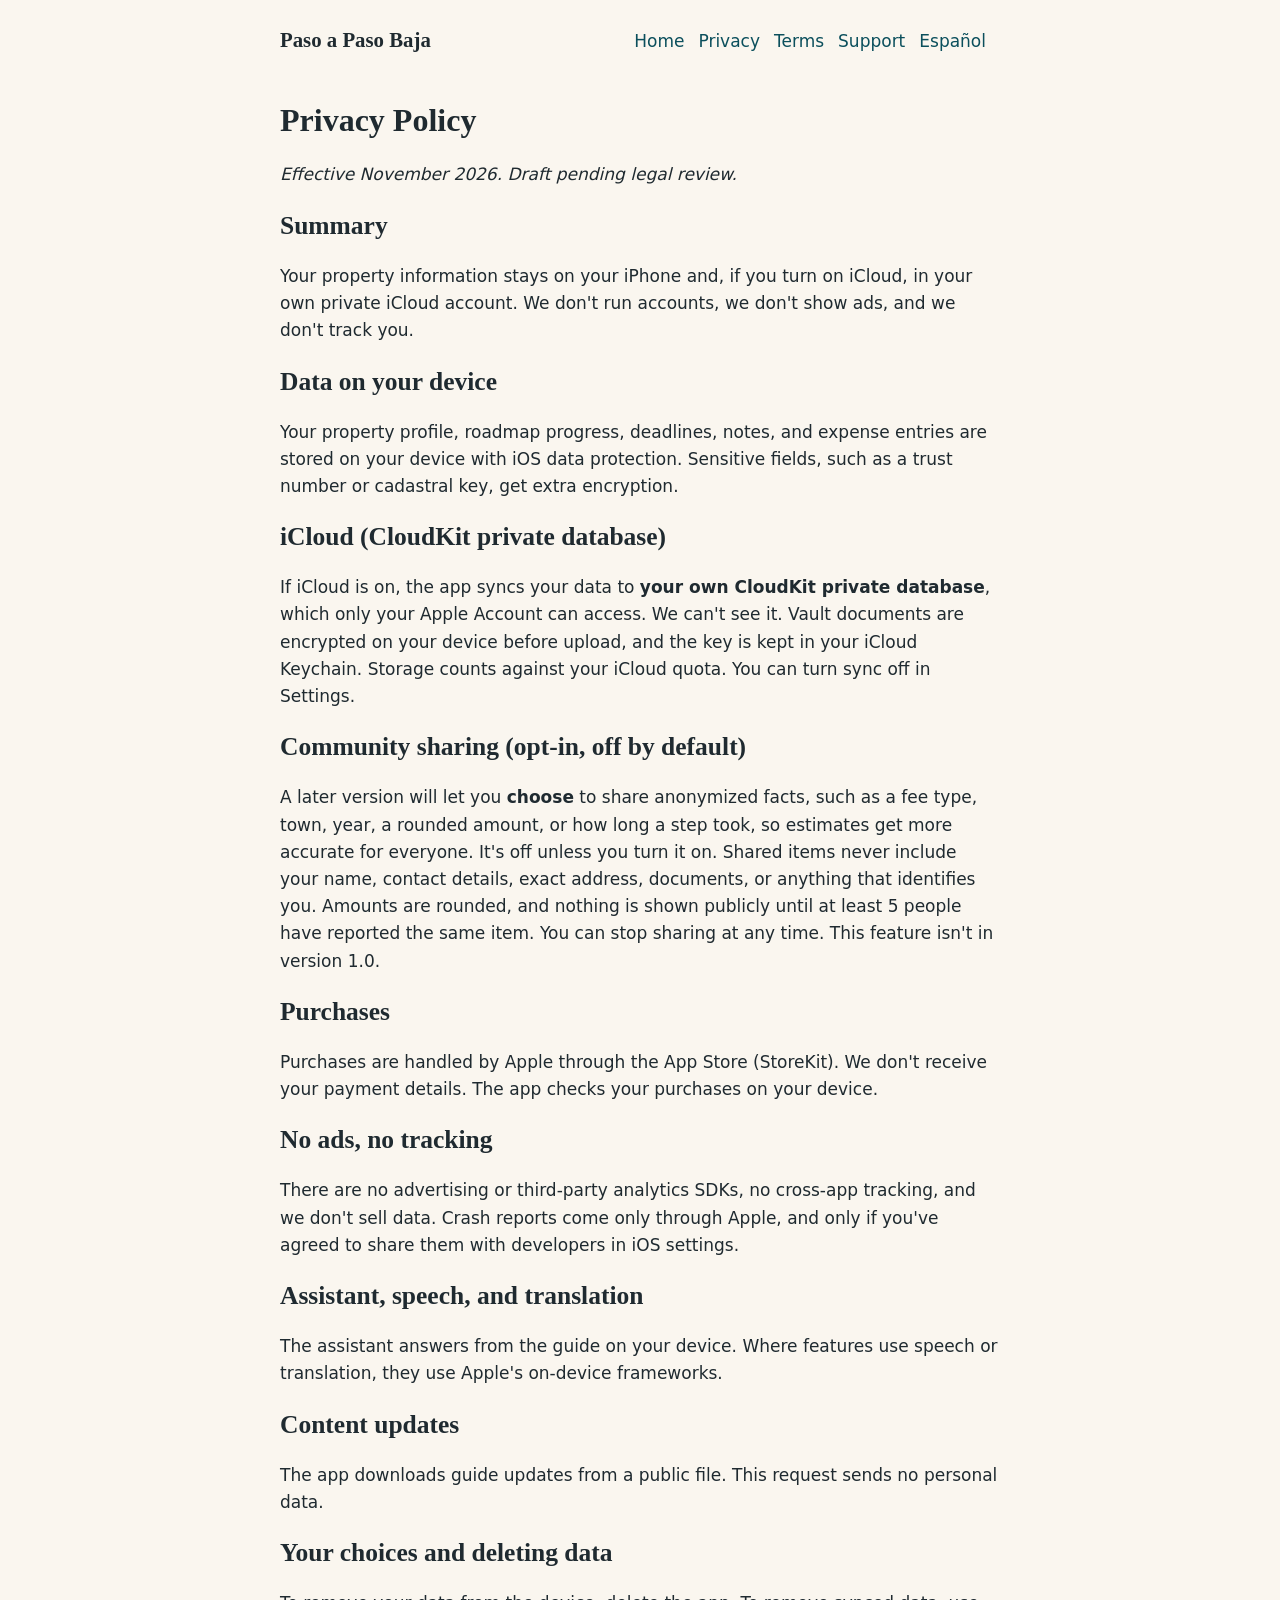
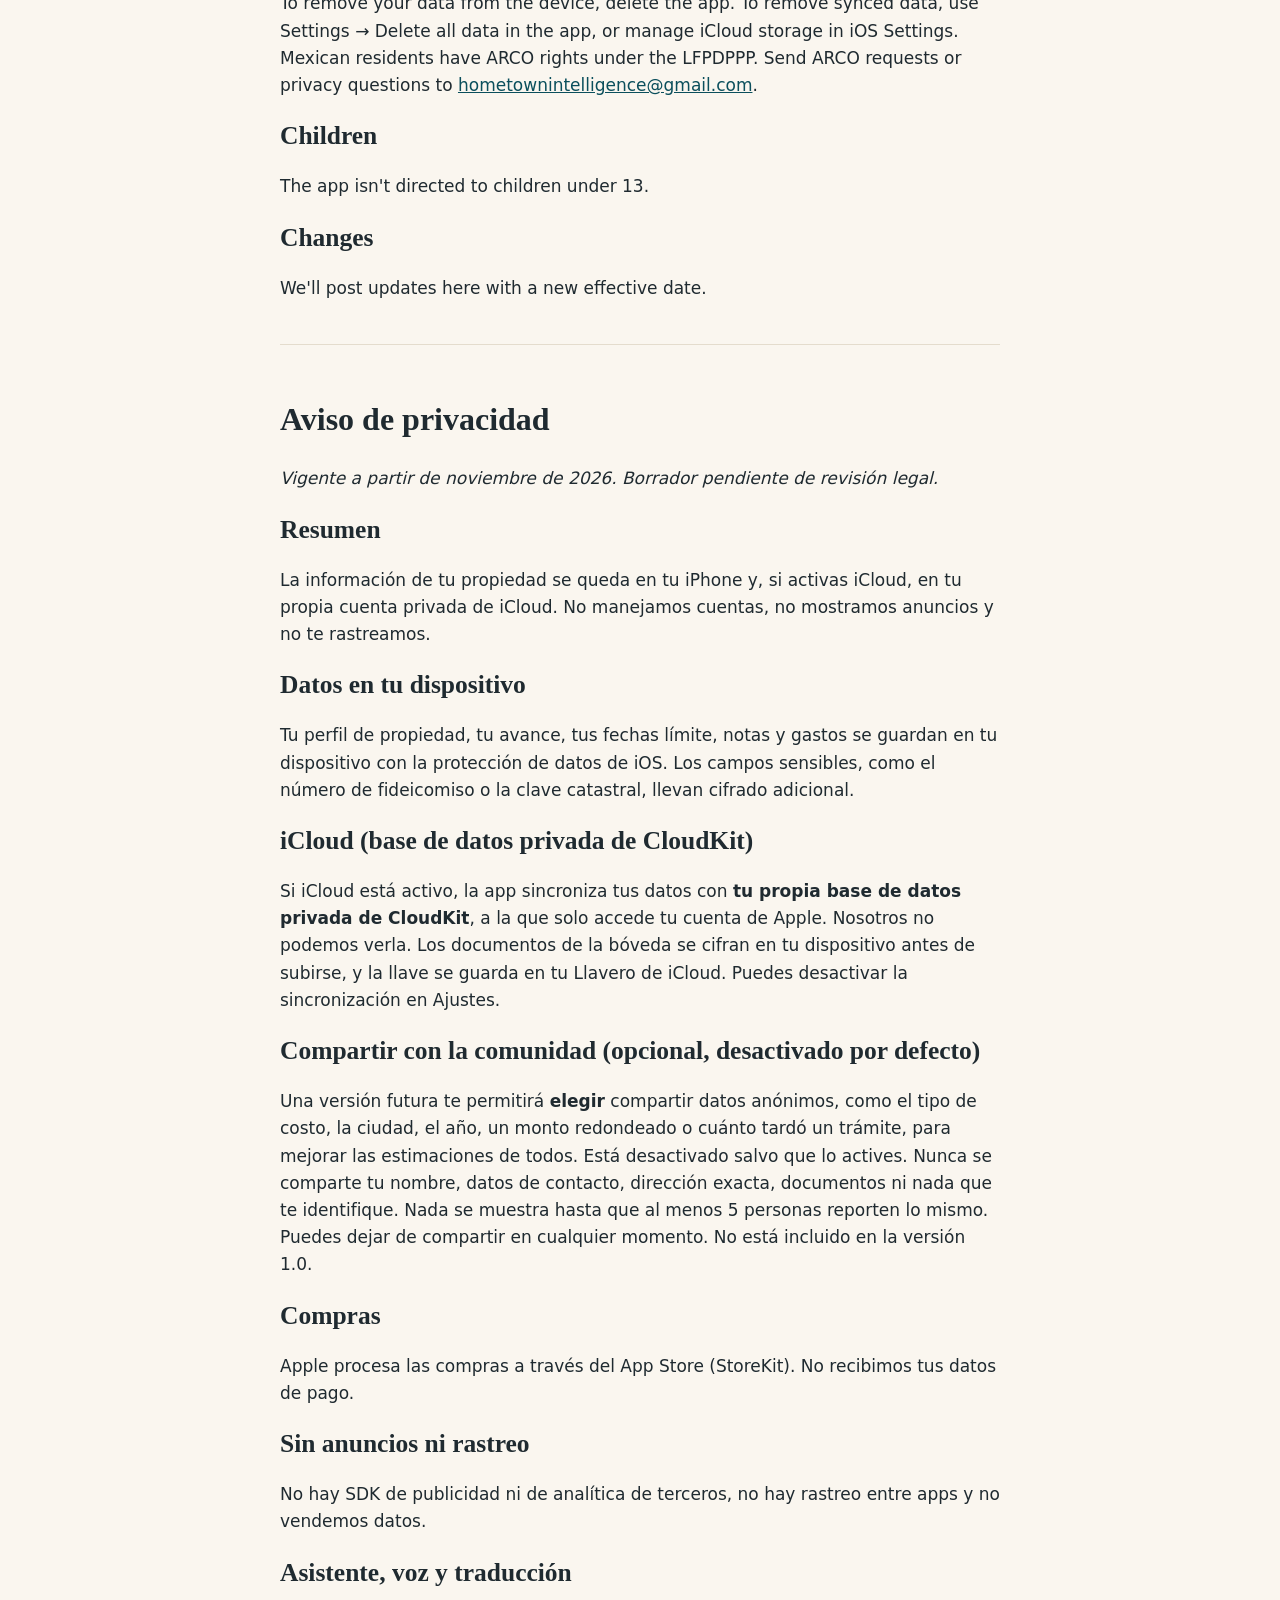
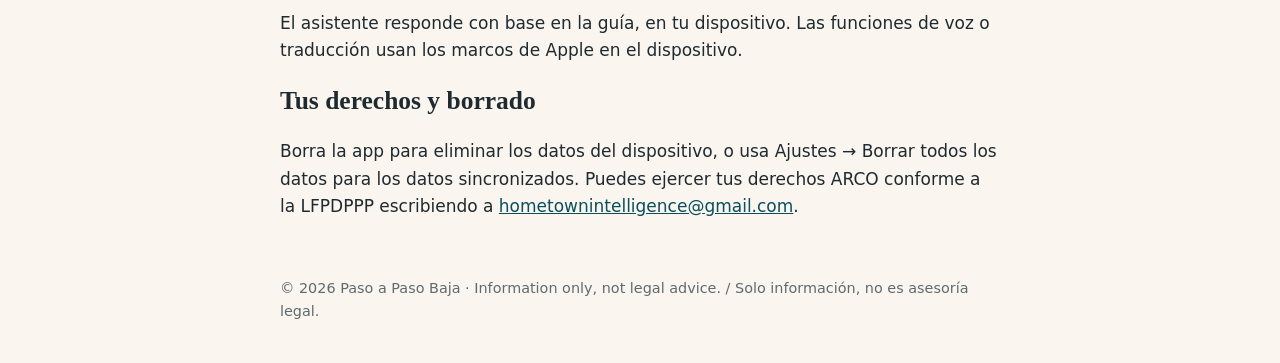
==== privacy.html @ 198a6a00 "Paso a Paso Baja site (content 2026.10.3)" ====
<!doctype html><html lang="en"><head><meta charset="utf-8"><meta name="viewport" content="width=device-width,initial-scale=1">
<title>Privacy Policy · Paso a Paso Baja</title><meta name="description" content="Paso a Paso Baja: a step-by-step roadmap for buying, building, and owning property in Baja California Sur.">
<link rel="stylesheet" href="style.css"></head><body>
<header><a class="brand" href="./">Paso a Paso Baja</a><nav><a href="./">Home</a><a href="privacy.html">Privacy</a><a href="terms.html">Terms</a><a href="support.html">Support</a><a href="#es">Español</a></nav></header><main>
<h1>Privacy Policy</h1><p><em>Effective November 2026. Draft pending legal review.</em></p>
<h2>Summary</h2><p>Your property information stays on your iPhone and, if you turn on iCloud, in your own private iCloud account. We don't run accounts, we don't show ads, and we don't track you.</p>
<h2>Data on your device</h2><p>Your property profile, roadmap progress, deadlines, notes, and expense entries are stored on your device with iOS data protection. Sensitive fields, such as a trust number or cadastral key, get extra encryption.</p>
<h2>iCloud (CloudKit private database)</h2><p>If iCloud is on, the app syncs your data to <strong>your own CloudKit private database</strong>, which only your Apple Account can access. We can't see it. Vault documents are encrypted on your device before upload, and the key is kept in your iCloud Keychain. Storage counts against your iCloud quota. You can turn sync off in Settings.</p>
<h2>Community sharing (opt-in, off by default)</h2><p>A later version will let you <strong>choose</strong> to share anonymized facts, such as a fee type, town, year, a rounded amount, or how long a step took, so estimates get more accurate for everyone. It's off unless you turn it on. Shared items never include your name, contact details, exact address, documents, or anything that identifies you. Amounts are rounded, and nothing is shown publicly until at least 5 people have reported the same item. You can stop sharing at any time. This feature isn't in version 1.0.</p>
<h2>Purchases</h2><p>Purchases are handled by Apple through the App Store (StoreKit). We don't receive your payment details. The app checks your purchases on your device.</p>
<h2>No ads, no tracking</h2><p>There are no advertising or third-party analytics SDKs, no cross-app tracking, and we don't sell data. Crash reports come only through Apple, and only if you've agreed to share them with developers in iOS settings.</p>
<h2>Assistant, speech, and translation</h2><p>The assistant answers from the guide on your device. Where features use speech or translation, they use Apple's on-device frameworks.</p>
<h2>Content updates</h2><p>The app downloads guide updates from a public file. This request sends no personal data.</p>
<h2>Your choices and deleting data</h2><p>To remove your data from the device, delete the app. To remove synced data, use Settings → Delete all data in the app, or manage iCloud storage in iOS Settings. Mexican residents have ARCO rights under the LFPDPPP. Send ARCO requests or privacy questions to <a href="mailto:hometownintelligence@gmail.com">hometownintelligence@gmail.com</a>.</p>
<h2>Children</h2><p>The app isn't directed to children under 13.</p>
<h2>Changes</h2><p>We'll post updates here with a new effective date.</p>
<section class="lang" id="es" lang="es">
<h1>Aviso de privacidad</h1><p><em>Vigente a partir de noviembre de 2026. Borrador pendiente de revisión legal.</em></p>
<h2>Resumen</h2><p>La información de tu propiedad se queda en tu iPhone y, si activas iCloud, en tu propia cuenta privada de iCloud. No manejamos cuentas, no mostramos anuncios y no te rastreamos.</p>
<h2>Datos en tu dispositivo</h2><p>Tu perfil de propiedad, tu avance, tus fechas límite, notas y gastos se guardan en tu dispositivo con la protección de datos de iOS. Los campos sensibles, como el número de fideicomiso o la clave catastral, llevan cifrado adicional.</p>
<h2>iCloud (base de datos privada de CloudKit)</h2><p>Si iCloud está activo, la app sincroniza tus datos con <strong>tu propia base de datos privada de CloudKit</strong>, a la que solo accede tu cuenta de Apple. Nosotros no podemos verla. Los documentos de la bóveda se cifran en tu dispositivo antes de subirse, y la llave se guarda en tu Llavero de iCloud. Puedes desactivar la sincronización en Ajustes.</p>
<h2>Compartir con la comunidad (opcional, desactivado por defecto)</h2><p>Una versión futura te permitirá <strong>elegir</strong> compartir datos anónimos, como el tipo de costo, la ciudad, el año, un monto redondeado o cuánto tardó un trámite, para mejorar las estimaciones de todos. Está desactivado salvo que lo actives. Nunca se comparte tu nombre, datos de contacto, dirección exacta, documentos ni nada que te identifique. Nada se muestra hasta que al menos 5 personas reporten lo mismo. Puedes dejar de compartir en cualquier momento. No está incluido en la versión 1.0.</p>
<h2>Compras</h2><p>Apple procesa las compras a través del App Store (StoreKit). No recibimos tus datos de pago.</p>
<h2>Sin anuncios ni rastreo</h2><p>No hay SDK de publicidad ni de analítica de terceros, no hay rastreo entre apps y no vendemos datos.</p>
<h2>Asistente, voz y traducción</h2><p>El asistente responde con base en la guía, en tu dispositivo. Las funciones de voz o traducción usan los marcos de Apple en el dispositivo.</p>
<h2>Tus derechos y borrado</h2><p>Borra la app para eliminar los datos del dispositivo, o usa Ajustes → Borrar todos los datos para los datos sincronizados. Puedes ejercer tus derechos ARCO conforme a la LFPDPPP escribiendo a <a href="mailto:hometownintelligence@gmail.com">hometownintelligence@gmail.com</a>.</p>
</section>
</main><footer>© 2026 Paso a Paso Baja · Information only, not legal advice. / Solo información, no es asesoría legal.</footer></body></html>
---- style.css ----
:root{--sand:#FAF6EF;--ink:#1F2A30;--muted:#5E6A70;--sea:#0B4F5C;--line:#E4DCCD}
@media (prefers-color-scheme:dark){:root{--sand:#0E1A20;--ink:#EDE6DA;--muted:#9AA6AB;--sea:#7FD1D9;--line:#24343B}}
*{box-sizing:border-box}body{margin:0;background:var(--sand);color:var(--ink);font:17px/1.6 -apple-system,system-ui,"Segoe UI",Roboto,sans-serif}
main,header,footer{max-width:760px;margin:0 auto;padding:0 20px}
header{padding-top:28px;display:flex;flex-wrap:wrap;gap:12px 20px;align-items:baseline}
header .brand{font:600 1.3rem Georgia,serif;color:var(--ink);text-decoration:none;margin-right:auto}
nav a,a{color:var(--sea)}nav a{margin-right:14px;text-decoration:none}
h1,h2{font-family:Georgia,"New York",serif;line-height:1.25}h1{font-size:2rem;margin-top:1.4em}
.lang{border-top:1px solid var(--line);margin-top:2.5em;padding-top:.5em}
.note{border-left:4px solid var(--sea);padding:.6em 1em;background:rgba(11,79,92,.06)}
.badge{display:inline-block;border:1px solid var(--line);border-radius:12px;padding:.6em 1em;color:var(--muted)}
footer{color:var(--muted);font-size:.9rem;padding:40px 20px}
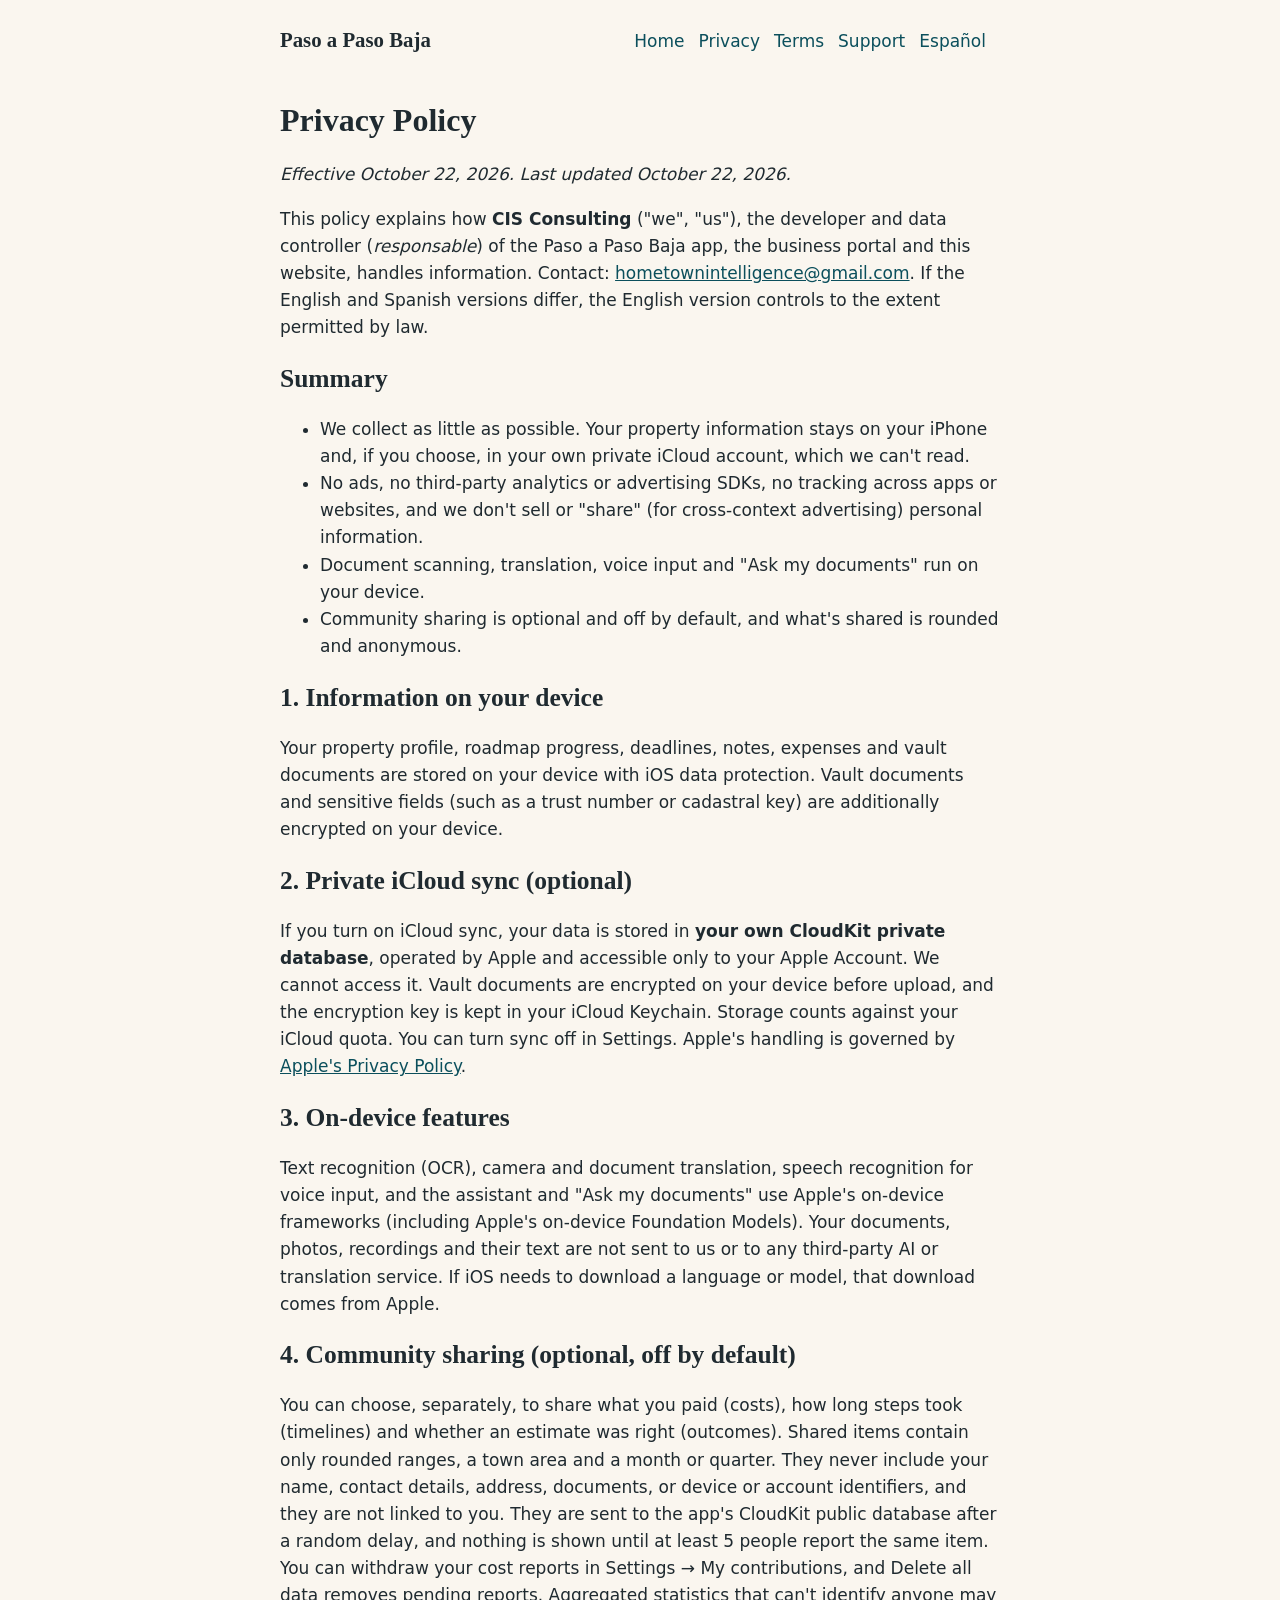
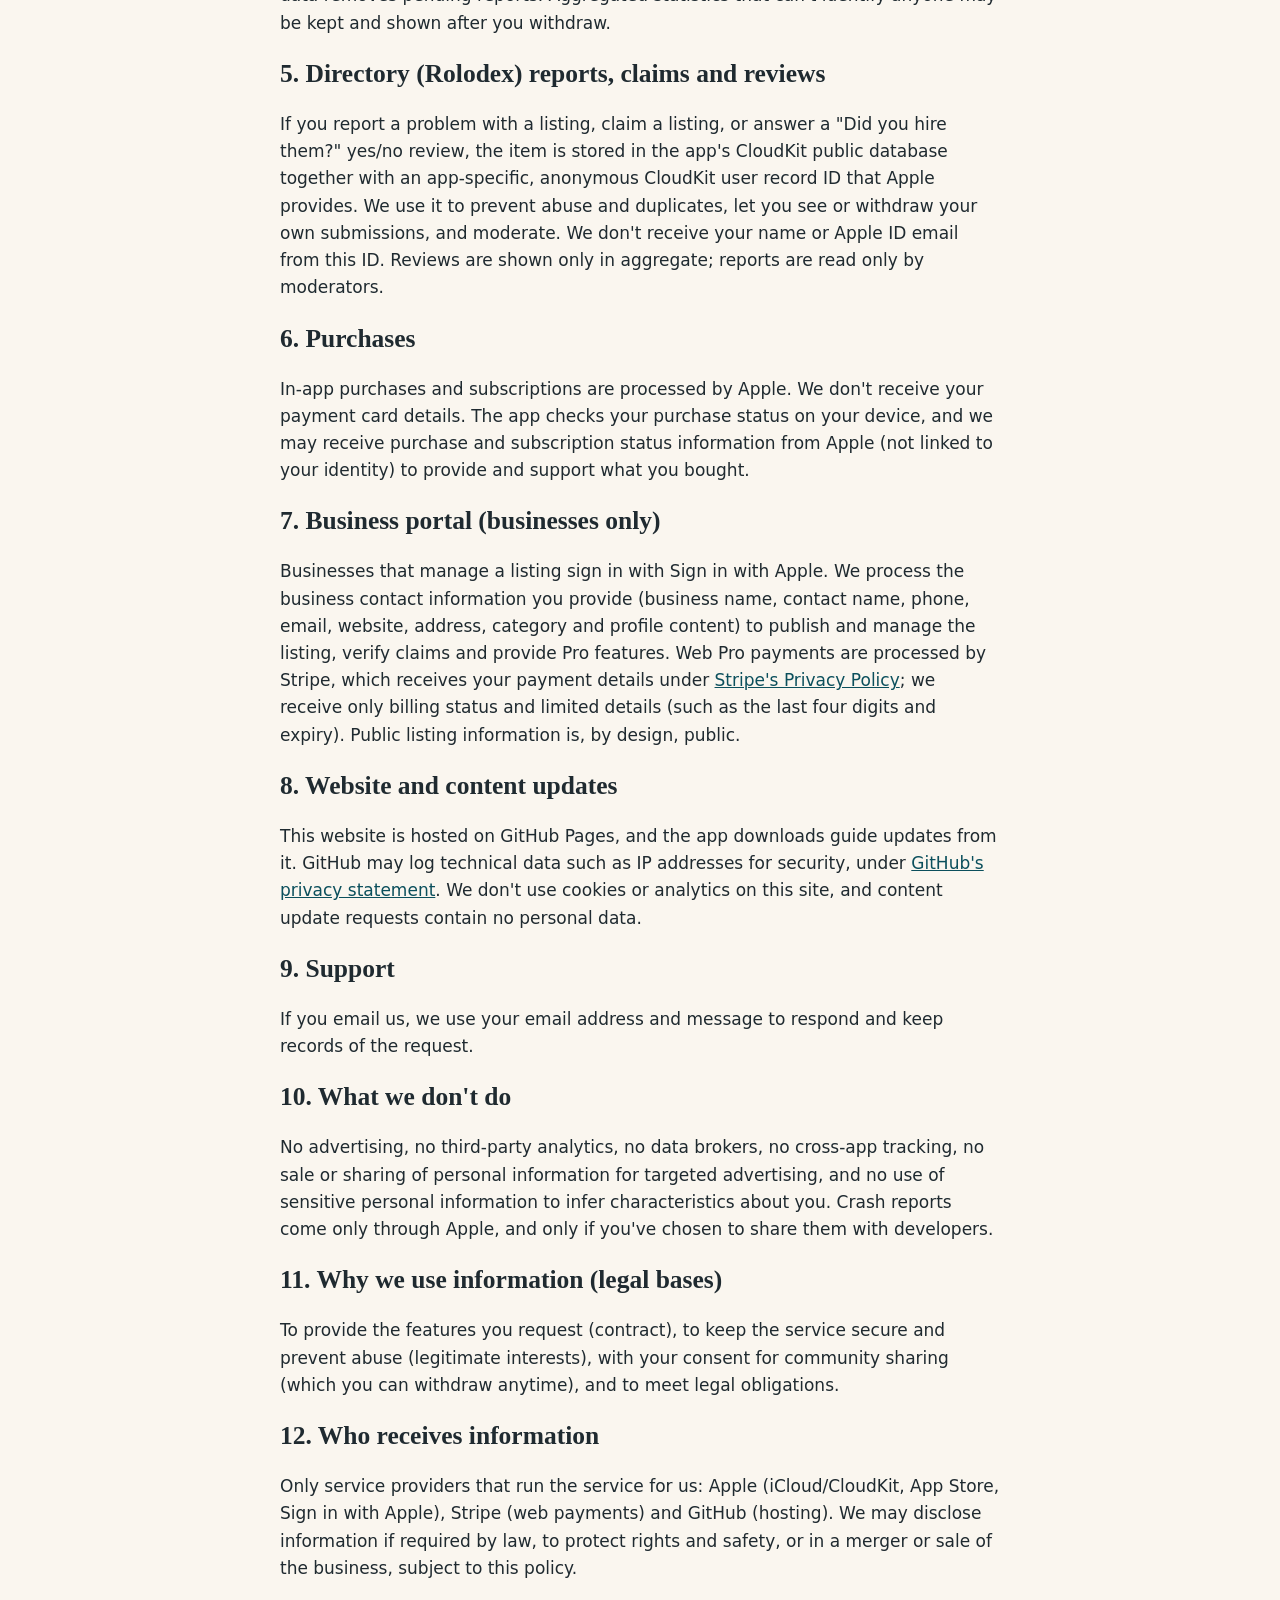
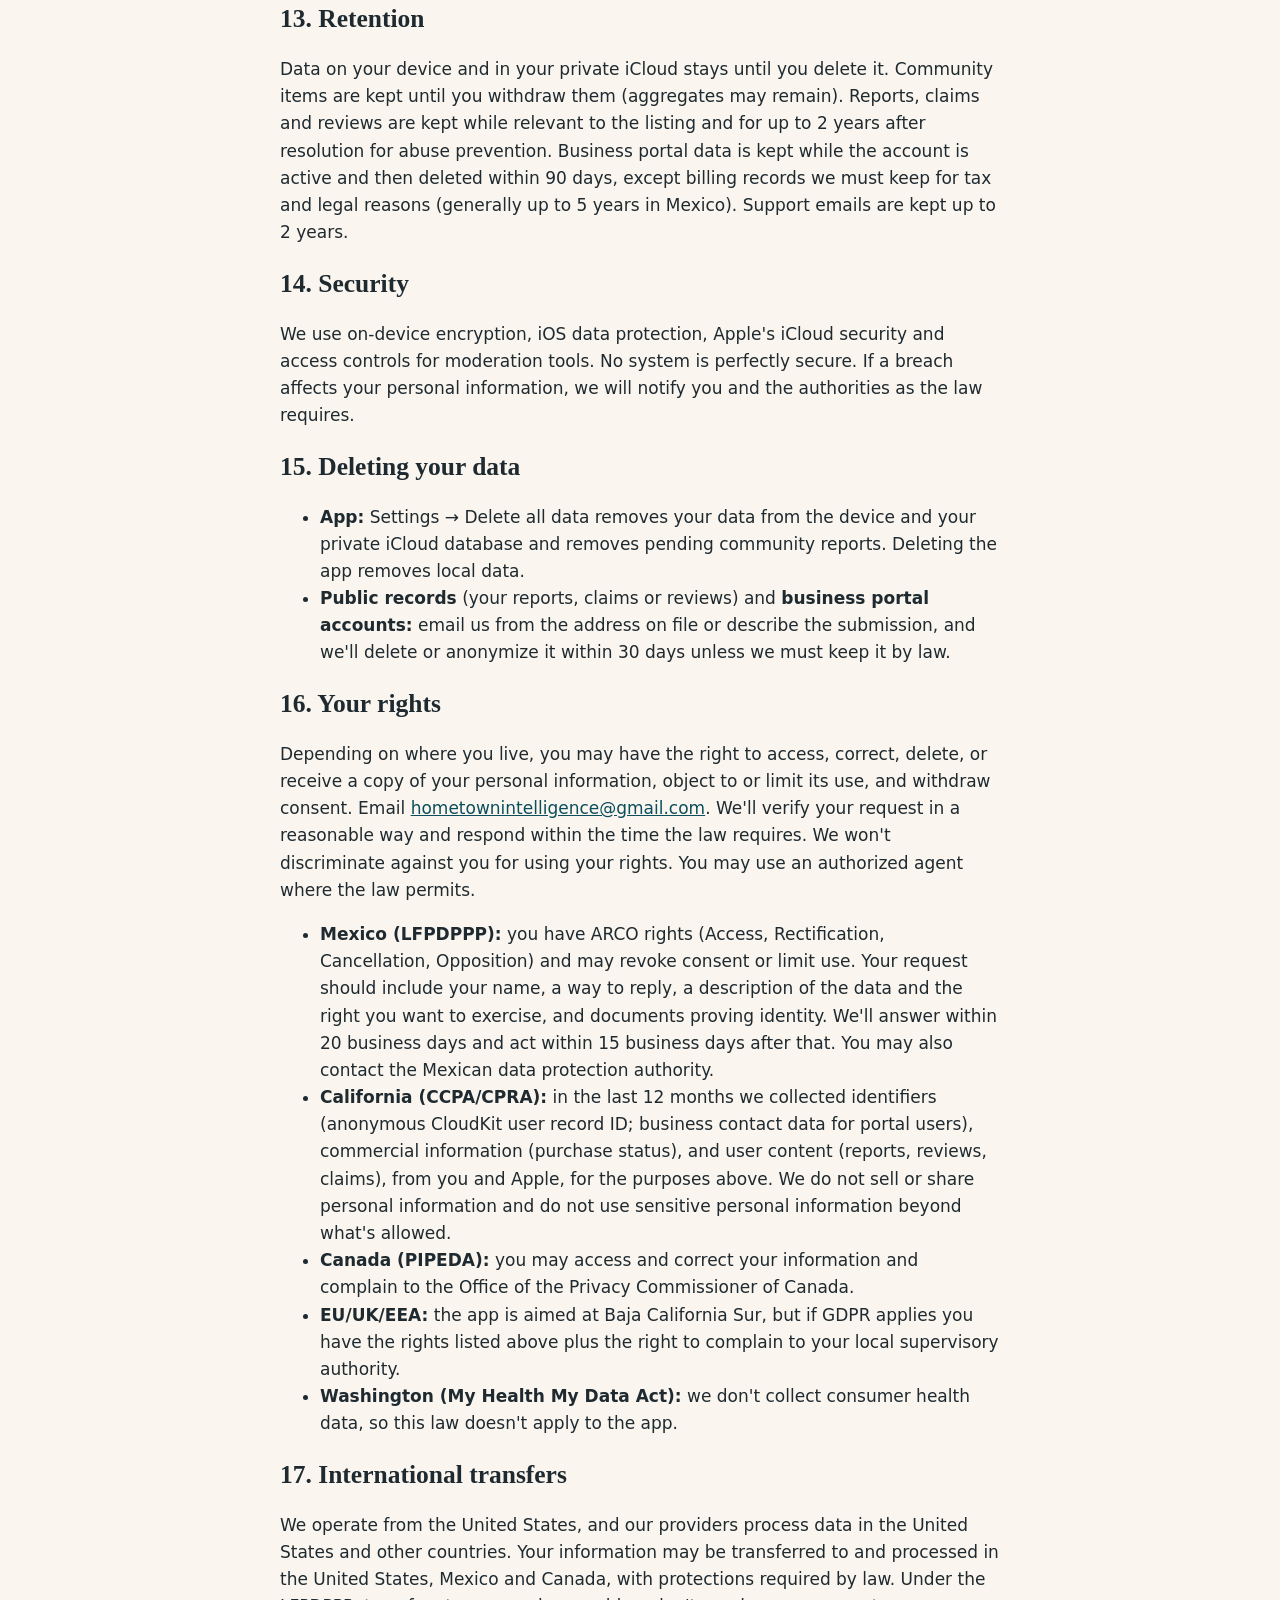
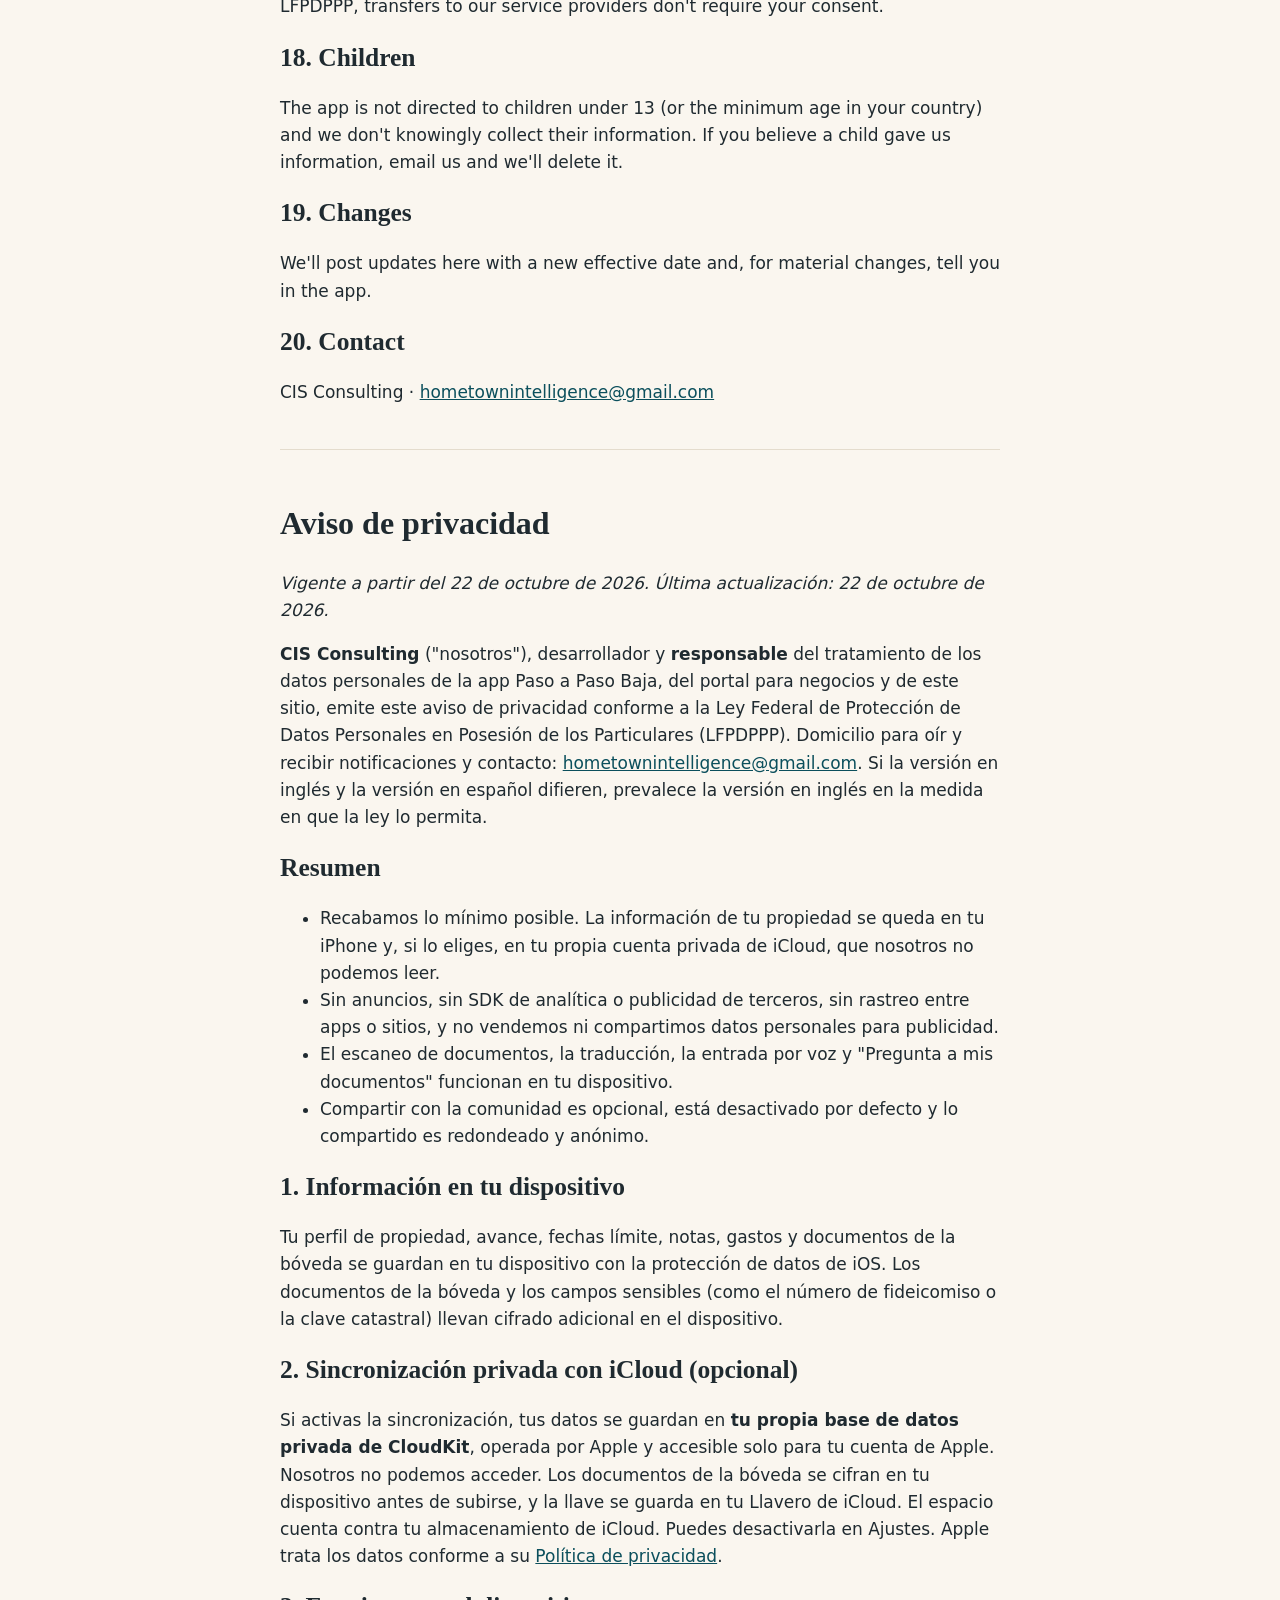
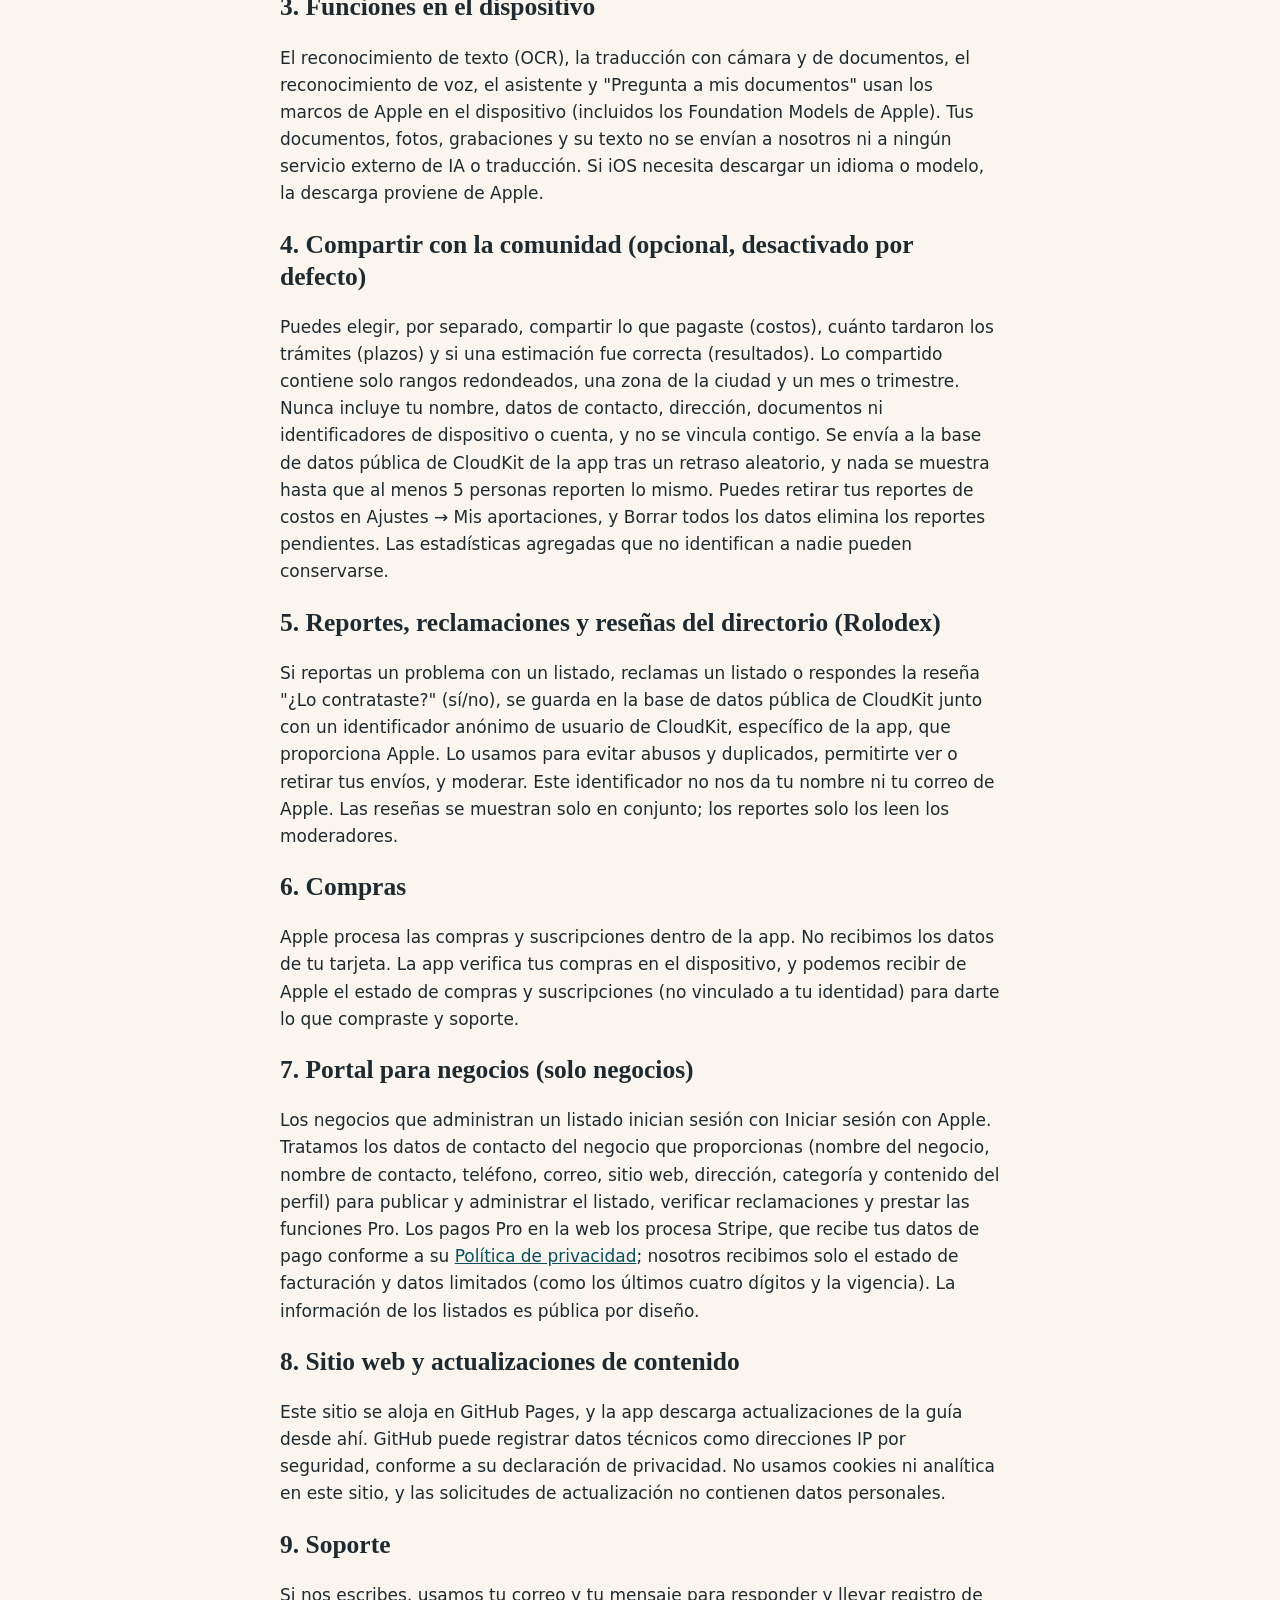
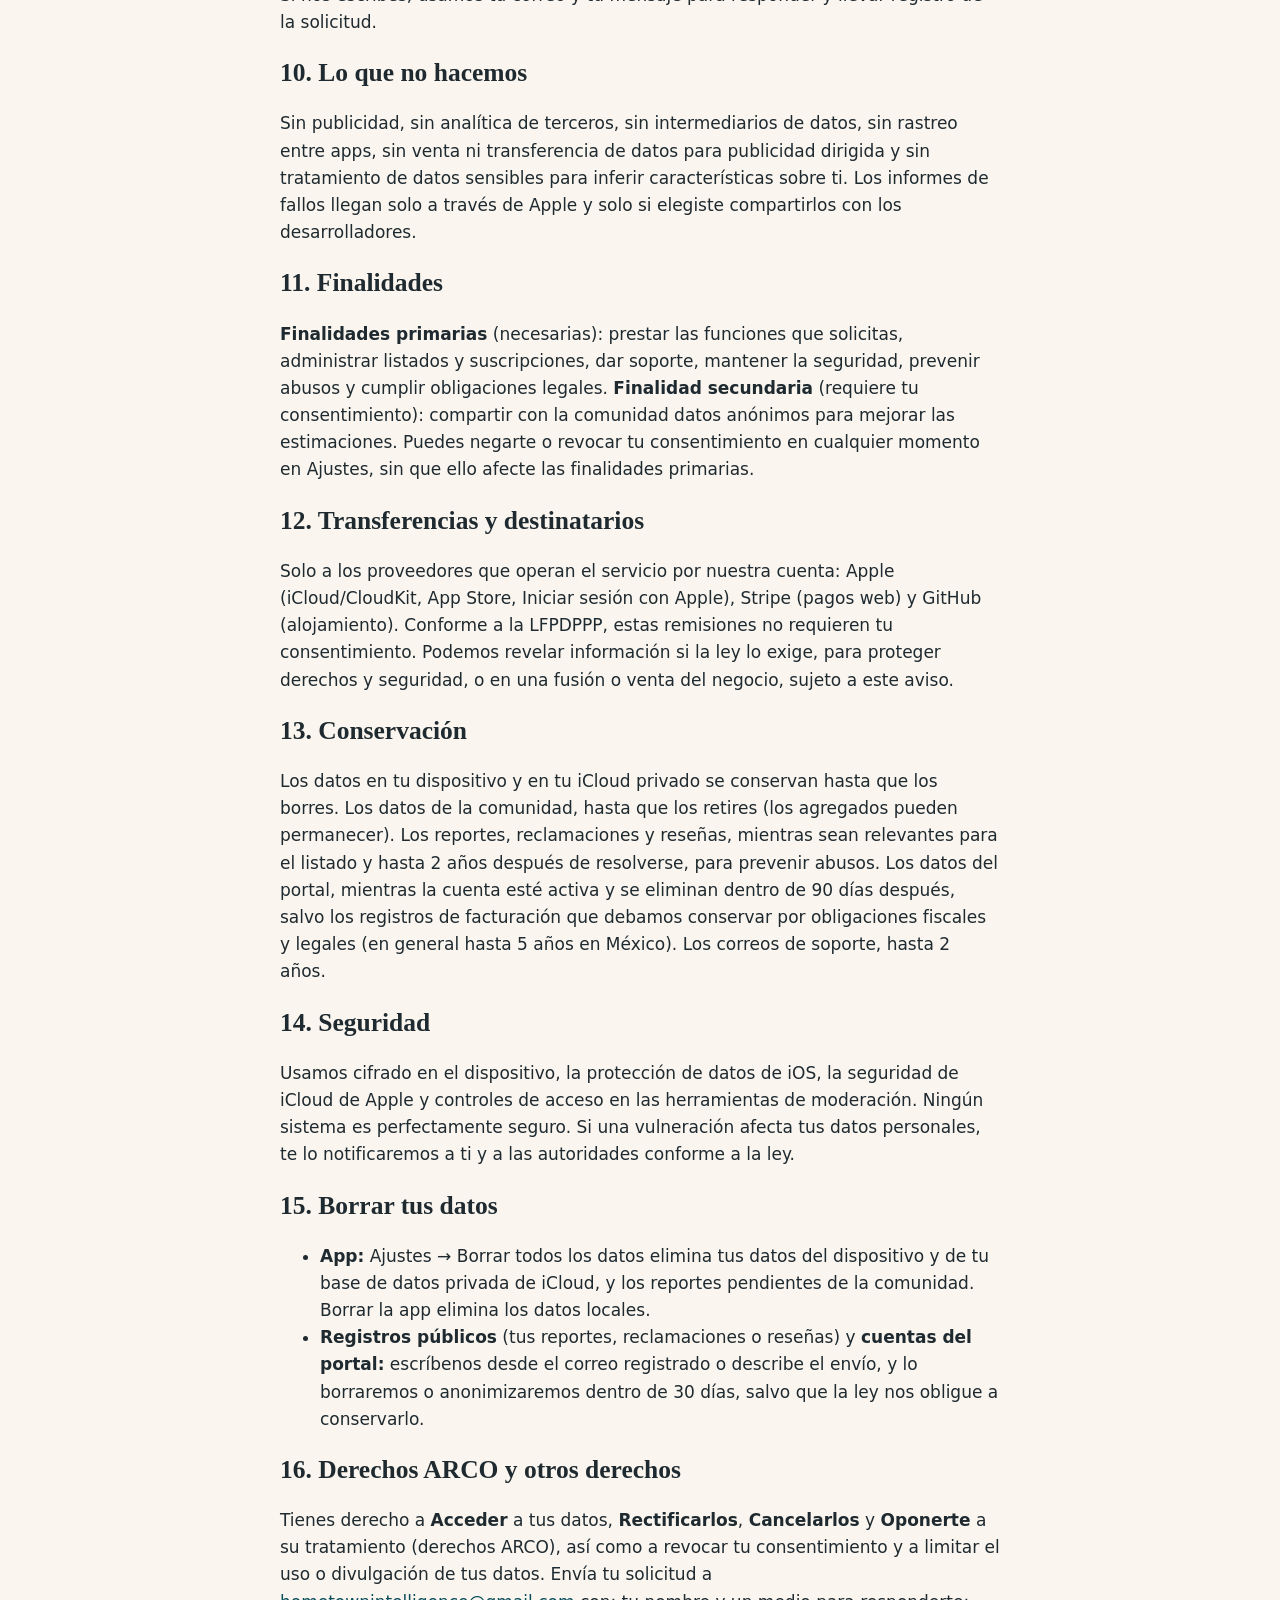
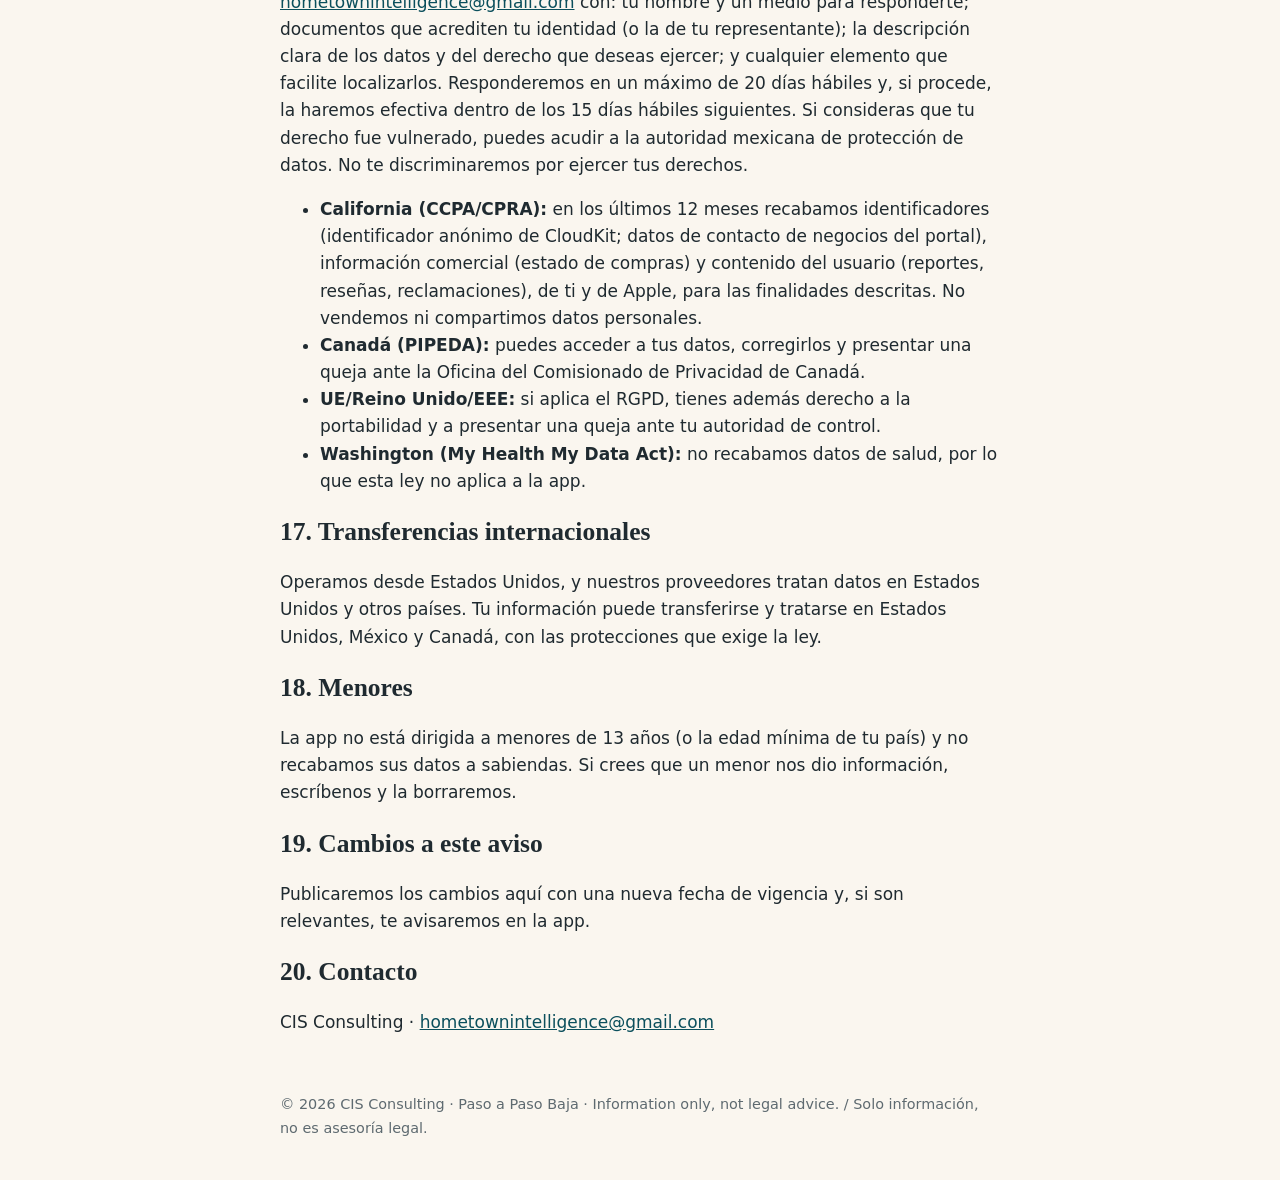
==== commit 07978157: "Publish privacy policy and terms (effective Oct 22, 2026)" ====
--- a/privacy.html
+++ b/privacy.html
@@ -2,27 +2,73 @@
 <title>Privacy Policy · Paso a Paso Baja</title><meta name="description" content="Paso a Paso Baja: a step-by-step roadmap for buying, building, and owning property in Baja California Sur.">
 <link rel="stylesheet" href="style.css"></head><body>
 <header><a class="brand" href="./">Paso a Paso Baja</a><nav><a href="./">Home</a><a href="privacy.html">Privacy</a><a href="terms.html">Terms</a><a href="support.html">Support</a><a href="#es">Español</a></nav></header><main>
-<h1>Privacy Policy</h1><p><em>Effective November 2026. Draft pending legal review.</em></p>
-<h2>Summary</h2><p>Your property information stays on your iPhone and, if you turn on iCloud, in your own private iCloud account. We don't run accounts, we don't show ads, and we don't track you.</p>
-<h2>Data on your device</h2><p>Your property profile, roadmap progress, deadlines, notes, and expense entries are stored on your device with iOS data protection. Sensitive fields, such as a trust number or cadastral key, get extra encryption.</p>
-<h2>iCloud (CloudKit private database)</h2><p>If iCloud is on, the app syncs your data to <strong>your own CloudKit private database</strong>, which only your Apple Account can access. We can't see it. Vault documents are encrypted on your device before upload, and the key is kept in your iCloud Keychain. Storage counts against your iCloud quota. You can turn sync off in Settings.</p>
-<h2>Community sharing (opt-in, off by default)</h2><p>A later version will let you <strong>choose</strong> to share anonymized facts, such as a fee type, town, year, a rounded amount, or how long a step took, so estimates get more accurate for everyone. It's off unless you turn it on. Shared items never include your name, contact details, exact address, documents, or anything that identifies you. Amounts are rounded, and nothing is shown publicly until at least 5 people have reported the same item. You can stop sharing at any time. This feature isn't in version 1.0.</p>
-<h2>Purchases</h2><p>Purchases are handled by Apple through the App Store (StoreKit). We don't receive your payment details. The app checks your purchases on your device.</p>
-<h2>No ads, no tracking</h2><p>There are no advertising or third-party analytics SDKs, no cross-app tracking, and we don't sell data. Crash reports come only through Apple, and only if you've agreed to share them with developers in iOS settings.</p>
-<h2>Assistant, speech, and translation</h2><p>The assistant answers from the guide on your device. Where features use speech or translation, they use Apple's on-device frameworks.</p>
-<h2>Content updates</h2><p>The app downloads guide updates from a public file. This request sends no personal data.</p>
-<h2>Your choices and deleting data</h2><p>To remove your data from the device, delete the app. To remove synced data, use Settings → Delete all data in the app, or manage iCloud storage in iOS Settings. Mexican residents have ARCO rights under the LFPDPPP. Send ARCO requests or privacy questions to <a href="mailto:hometownintelligence@gmail.com">hometownintelligence@gmail.com</a>.</p>
-<h2>Children</h2><p>The app isn't directed to children under 13.</p>
-<h2>Changes</h2><p>We'll post updates here with a new effective date.</p>
+<h1>Privacy Policy</h1><p><em>Effective October 22, 2026. Last updated October 22, 2026.</em></p>
+<p>This policy explains how <strong>CIS Consulting</strong> ("we", "us"), the developer and data controller (<em>responsable</em>) of the Paso a Paso Baja app, the business portal and this website, handles information. Contact: <a href="mailto:hometownintelligence@gmail.com">hometownintelligence@gmail.com</a>. If the English and Spanish versions differ, the English version controls to the extent permitted by law.</p>
+<h2>Summary</h2><ul>
+<li>We collect as little as possible. Your property information stays on your iPhone and, if you choose, in your own private iCloud account, which we can't read.</li>
+<li>No ads, no third-party analytics or advertising SDKs, no tracking across apps or websites, and we don't sell or "share" (for cross-context advertising) personal information.</li>
+<li>Document scanning, translation, voice input and "Ask my documents" run on your device.</li>
+<li>Community sharing is optional and off by default, and what's shared is rounded and anonymous.</li></ul>
+<h2>1. Information on your device</h2><p>Your property profile, roadmap progress, deadlines, notes, expenses and vault documents are stored on your device with iOS data protection. Vault documents and sensitive fields (such as a trust number or cadastral key) are additionally encrypted on your device.</p>
+<h2>2. Private iCloud sync (optional)</h2><p>If you turn on iCloud sync, your data is stored in <strong>your own CloudKit private database</strong>, operated by Apple and accessible only to your Apple Account. We cannot access it. Vault documents are encrypted on your device before upload, and the encryption key is kept in your iCloud Keychain. Storage counts against your iCloud quota. You can turn sync off in Settings. Apple's handling is governed by <a href="https://www.apple.com/legal/privacy/">Apple's Privacy Policy</a>.</p>
+<h2>3. On-device features</h2><p>Text recognition (OCR), camera and document translation, speech recognition for voice input, and the assistant and "Ask my documents" use Apple's on-device frameworks (including Apple's on-device Foundation Models). Your documents, photos, recordings and their text are not sent to us or to any third-party AI or translation service. If iOS needs to download a language or model, that download comes from Apple.</p>
+<h2>4. Community sharing (optional, off by default)</h2><p>You can choose, separately, to share what you paid (costs), how long steps took (timelines) and whether an estimate was right (outcomes). Shared items contain only rounded ranges, a town area and a month or quarter. They never include your name, contact details, address, documents, or device or account identifiers, and they are not linked to you. They are sent to the app's CloudKit public database after a random delay, and nothing is shown until at least 5 people report the same item. You can withdraw your cost reports in Settings → My contributions, and Delete all data removes pending reports. Aggregated statistics that can't identify anyone may be kept and shown after you withdraw.</p>
+<h2>5. Directory (Rolodex) reports, claims and reviews</h2><p>If you report a problem with a listing, claim a listing, or answer a "Did you hire them?" yes/no review, the item is stored in the app's CloudKit public database together with an app-specific, anonymous CloudKit user record ID that Apple provides. We use it to prevent abuse and duplicates, let you see or withdraw your own submissions, and moderate. We don't receive your name or Apple ID email from this ID. Reviews are shown only in aggregate; reports are read only by moderators.</p>
+<h2>6. Purchases</h2><p>In-app purchases and subscriptions are processed by Apple. We don't receive your payment card details. The app checks your purchase status on your device, and we may receive purchase and subscription status information from Apple (not linked to your identity) to provide and support what you bought.</p>
+<h2>7. Business portal (businesses only)</h2><p>Businesses that manage a listing sign in with Sign in with Apple. We process the business contact information you provide (business name, contact name, phone, email, website, address, category and profile content) to publish and manage the listing, verify claims and provide Pro features. Web Pro payments are processed by Stripe, which receives your payment details under <a href="https://stripe.com/privacy">Stripe's Privacy Policy</a>; we receive only billing status and limited details (such as the last four digits and expiry). Public listing information is, by design, public.</p>
+<h2>8. Website and content updates</h2><p>This website is hosted on GitHub Pages, and the app downloads guide updates from it. GitHub may log technical data such as IP addresses for security, under <a href="https://docs.github.com/site-policy/privacy-policies/github-general-privacy-statement">GitHub's privacy statement</a>. We don't use cookies or analytics on this site, and content update requests contain no personal data.</p>
+<h2>9. Support</h2><p>If you email us, we use your email address and message to respond and keep records of the request.</p>
+<h2>10. What we don't do</h2><p>No advertising, no third-party analytics, no data brokers, no cross-app tracking, no sale or sharing of personal information for targeted advertising, and no use of sensitive personal information to infer characteristics about you. Crash reports come only through Apple, and only if you've chosen to share them with developers.</p>
+<h2>11. Why we use information (legal bases)</h2><p>To provide the features you request (contract), to keep the service secure and prevent abuse (legitimate interests), with your consent for community sharing (which you can withdraw anytime), and to meet legal obligations.</p>
+<h2>12. Who receives information</h2><p>Only service providers that run the service for us: Apple (iCloud/CloudKit, App Store, Sign in with Apple), Stripe (web payments) and GitHub (hosting). We may disclose information if required by law, to protect rights and safety, or in a merger or sale of the business, subject to this policy.</p>
+<h2>13. Retention</h2><p>Data on your device and in your private iCloud stays until you delete it. Community items are kept until you withdraw them (aggregates may remain). Reports, claims and reviews are kept while relevant to the listing and for up to 2 years after resolution for abuse prevention. Business portal data is kept while the account is active and then deleted within 90 days, except billing records we must keep for tax and legal reasons (generally up to 5 years in Mexico). Support emails are kept up to 2 years.</p>
+<h2>14. Security</h2><p>We use on-device encryption, iOS data protection, Apple's iCloud security and access controls for moderation tools. No system is perfectly secure. If a breach affects your personal information, we will notify you and the authorities as the law requires.</p>
+<h2>15. Deleting your data</h2><ul><li><strong>App:</strong> Settings → Delete all data removes your data from the device and your private iCloud database and removes pending community reports. Deleting the app removes local data.</li>
+<li><strong>Public records</strong> (your reports, claims or reviews) and <strong>business portal accounts:</strong> email us from the address on file or describe the submission, and we'll delete or anonymize it within 30 days unless we must keep it by law.</li></ul>
+<h2>16. Your rights</h2><p>Depending on where you live, you may have the right to access, correct, delete, or receive a copy of your personal information, object to or limit its use, and withdraw consent. Email <a href="mailto:hometownintelligence@gmail.com">hometownintelligence@gmail.com</a>. We'll verify your request in a reasonable way and respond within the time the law requires. We won't discriminate against you for using your rights. You may use an authorized agent where the law permits.</p>
+<ul><li><strong>Mexico (LFPDPPP):</strong> you have ARCO rights (Access, Rectification, Cancellation, Opposition) and may revoke consent or limit use. Your request should include your name, a way to reply, a description of the data and the right you want to exercise, and documents proving identity. We'll answer within 20 business days and act within 15 business days after that. You may also contact the Mexican data protection authority.</li>
+<li><strong>California (CCPA/CPRA):</strong> in the last 12 months we collected identifiers (anonymous CloudKit user record ID; business contact data for portal users), commercial information (purchase status), and user content (reports, reviews, claims), from you and Apple, for the purposes above. We do not sell or share personal information and do not use sensitive personal information beyond what's allowed.</li>
+<li><strong>Canada (PIPEDA):</strong> you may access and correct your information and complain to the Office of the Privacy Commissioner of Canada.</li>
+<li><strong>EU/UK/EEA:</strong> the app is aimed at Baja California Sur, but if GDPR applies you have the rights listed above plus the right to complain to your local supervisory authority.</li>
+<li><strong>Washington (My Health My Data Act):</strong> we don't collect consumer health data, so this law doesn't apply to the app.</li></ul>
+<h2>17. International transfers</h2><p>We operate from the United States, and our providers process data in the United States and other countries. Your information may be transferred to and processed in the United States, Mexico and Canada, with protections required by law. Under the LFPDPPP, transfers to our service providers don't require your consent.</p>
+<h2>18. Children</h2><p>The app is not directed to children under 13 (or the minimum age in your country) and we don't knowingly collect their information. If you believe a child gave us information, email us and we'll delete it.</p>
+<h2>19. Changes</h2><p>We'll post updates here with a new effective date and, for material changes, tell you in the app.</p>
+<h2>20. Contact</h2><p>CIS Consulting · <a href="mailto:hometownintelligence@gmail.com">hometownintelligence@gmail.com</a></p>
+
 <section class="lang" id="es" lang="es">
-<h1>Aviso de privacidad</h1><p><em>Vigente a partir de noviembre de 2026. Borrador pendiente de revisión legal.</em></p>
-<h2>Resumen</h2><p>La información de tu propiedad se queda en tu iPhone y, si activas iCloud, en tu propia cuenta privada de iCloud. No manejamos cuentas, no mostramos anuncios y no te rastreamos.</p>
-<h2>Datos en tu dispositivo</h2><p>Tu perfil de propiedad, tu avance, tus fechas límite, notas y gastos se guardan en tu dispositivo con la protección de datos de iOS. Los campos sensibles, como el número de fideicomiso o la clave catastral, llevan cifrado adicional.</p>
-<h2>iCloud (base de datos privada de CloudKit)</h2><p>Si iCloud está activo, la app sincroniza tus datos con <strong>tu propia base de datos privada de CloudKit</strong>, a la que solo accede tu cuenta de Apple. Nosotros no podemos verla. Los documentos de la bóveda se cifran en tu dispositivo antes de subirse, y la llave se guarda en tu Llavero de iCloud. Puedes desactivar la sincronización en Ajustes.</p>
-<h2>Compartir con la comunidad (opcional, desactivado por defecto)</h2><p>Una versión futura te permitirá <strong>elegir</strong> compartir datos anónimos, como el tipo de costo, la ciudad, el año, un monto redondeado o cuánto tardó un trámite, para mejorar las estimaciones de todos. Está desactivado salvo que lo actives. Nunca se comparte tu nombre, datos de contacto, dirección exacta, documentos ni nada que te identifique. Nada se muestra hasta que al menos 5 personas reporten lo mismo. Puedes dejar de compartir en cualquier momento. No está incluido en la versión 1.0.</p>
-<h2>Compras</h2><p>Apple procesa las compras a través del App Store (StoreKit). No recibimos tus datos de pago.</p>
-<h2>Sin anuncios ni rastreo</h2><p>No hay SDK de publicidad ni de analítica de terceros, no hay rastreo entre apps y no vendemos datos.</p>
-<h2>Asistente, voz y traducción</h2><p>El asistente responde con base en la guía, en tu dispositivo. Las funciones de voz o traducción usan los marcos de Apple en el dispositivo.</p>
-<h2>Tus derechos y borrado</h2><p>Borra la app para eliminar los datos del dispositivo, o usa Ajustes → Borrar todos los datos para los datos sincronizados. Puedes ejercer tus derechos ARCO conforme a la LFPDPPP escribiendo a <a href="mailto:hometownintelligence@gmail.com">hometownintelligence@gmail.com</a>.</p>
+<h1>Aviso de privacidad</h1><p><em>Vigente a partir del 22 de octubre de 2026. Última actualización: 22 de octubre de 2026.</em></p>
+<p><strong>CIS Consulting</strong> ("nosotros"), desarrollador y <strong>responsable</strong> del tratamiento de los datos personales de la app Paso a Paso Baja, del portal para negocios y de este sitio, emite este aviso de privacidad conforme a la Ley Federal de Protección de Datos Personales en Posesión de los Particulares (LFPDPPP). Domicilio para oír y recibir notificaciones y contacto: <a href="mailto:hometownintelligence@gmail.com">hometownintelligence@gmail.com</a>. Si la versión en inglés y la versión en español difieren, prevalece la versión en inglés en la medida en que la ley lo permita.</p>
+<h2>Resumen</h2><ul>
+<li>Recabamos lo mínimo posible. La información de tu propiedad se queda en tu iPhone y, si lo eliges, en tu propia cuenta privada de iCloud, que nosotros no podemos leer.</li>
+<li>Sin anuncios, sin SDK de analítica o publicidad de terceros, sin rastreo entre apps o sitios, y no vendemos ni compartimos datos personales para publicidad.</li>
+<li>El escaneo de documentos, la traducción, la entrada por voz y "Pregunta a mis documentos" funcionan en tu dispositivo.</li>
+<li>Compartir con la comunidad es opcional, está desactivado por defecto y lo compartido es redondeado y anónimo.</li></ul>
+<h2>1. Información en tu dispositivo</h2><p>Tu perfil de propiedad, avance, fechas límite, notas, gastos y documentos de la bóveda se guardan en tu dispositivo con la protección de datos de iOS. Los documentos de la bóveda y los campos sensibles (como el número de fideicomiso o la clave catastral) llevan cifrado adicional en el dispositivo.</p>
+<h2>2. Sincronización privada con iCloud (opcional)</h2><p>Si activas la sincronización, tus datos se guardan en <strong>tu propia base de datos privada de CloudKit</strong>, operada por Apple y accesible solo para tu cuenta de Apple. Nosotros no podemos acceder. Los documentos de la bóveda se cifran en tu dispositivo antes de subirse, y la llave se guarda en tu Llavero de iCloud. El espacio cuenta contra tu almacenamiento de iCloud. Puedes desactivarla en Ajustes. Apple trata los datos conforme a su <a href="https://www.apple.com/mx/legal/privacy/">Política de privacidad</a>.</p>
+<h2>3. Funciones en el dispositivo</h2><p>El reconocimiento de texto (OCR), la traducción con cámara y de documentos, el reconocimiento de voz, el asistente y "Pregunta a mis documentos" usan los marcos de Apple en el dispositivo (incluidos los Foundation Models de Apple). Tus documentos, fotos, grabaciones y su texto no se envían a nosotros ni a ningún servicio externo de IA o traducción. Si iOS necesita descargar un idioma o modelo, la descarga proviene de Apple.</p>
+<h2>4. Compartir con la comunidad (opcional, desactivado por defecto)</h2><p>Puedes elegir, por separado, compartir lo que pagaste (costos), cuánto tardaron los trámites (plazos) y si una estimación fue correcta (resultados). Lo compartido contiene solo rangos redondeados, una zona de la ciudad y un mes o trimestre. Nunca incluye tu nombre, datos de contacto, dirección, documentos ni identificadores de dispositivo o cuenta, y no se vincula contigo. Se envía a la base de datos pública de CloudKit de la app tras un retraso aleatorio, y nada se muestra hasta que al menos 5 personas reporten lo mismo. Puedes retirar tus reportes de costos en Ajustes → Mis aportaciones, y Borrar todos los datos elimina los reportes pendientes. Las estadísticas agregadas que no identifican a nadie pueden conservarse.</p>
+<h2>5. Reportes, reclamaciones y reseñas del directorio (Rolodex)</h2><p>Si reportas un problema con un listado, reclamas un listado o respondes la reseña "¿Lo contrataste?" (sí/no), se guarda en la base de datos pública de CloudKit junto con un identificador anónimo de usuario de CloudKit, específico de la app, que proporciona Apple. Lo usamos para evitar abusos y duplicados, permitirte ver o retirar tus envíos, y moderar. Este identificador no nos da tu nombre ni tu correo de Apple. Las reseñas se muestran solo en conjunto; los reportes solo los leen los moderadores.</p>
+<h2>6. Compras</h2><p>Apple procesa las compras y suscripciones dentro de la app. No recibimos los datos de tu tarjeta. La app verifica tus compras en el dispositivo, y podemos recibir de Apple el estado de compras y suscripciones (no vinculado a tu identidad) para darte lo que compraste y soporte.</p>
+<h2>7. Portal para negocios (solo negocios)</h2><p>Los negocios que administran un listado inician sesión con Iniciar sesión con Apple. Tratamos los datos de contacto del negocio que proporcionas (nombre del negocio, nombre de contacto, teléfono, correo, sitio web, dirección, categoría y contenido del perfil) para publicar y administrar el listado, verificar reclamaciones y prestar las funciones Pro. Los pagos Pro en la web los procesa Stripe, que recibe tus datos de pago conforme a su <a href="https://stripe.com/mx/privacy">Política de privacidad</a>; nosotros recibimos solo el estado de facturación y datos limitados (como los últimos cuatro dígitos y la vigencia). La información de los listados es pública por diseño.</p>
+<h2>8. Sitio web y actualizaciones de contenido</h2><p>Este sitio se aloja en GitHub Pages, y la app descarga actualizaciones de la guía desde ahí. GitHub puede registrar datos técnicos como direcciones IP por seguridad, conforme a su declaración de privacidad. No usamos cookies ni analítica en este sitio, y las solicitudes de actualización no contienen datos personales.</p>
+<h2>9. Soporte</h2><p>Si nos escribes, usamos tu correo y tu mensaje para responder y llevar registro de la solicitud.</p>
+<h2>10. Lo que no hacemos</h2><p>Sin publicidad, sin analítica de terceros, sin intermediarios de datos, sin rastreo entre apps, sin venta ni transferencia de datos para publicidad dirigida y sin tratamiento de datos sensibles para inferir características sobre ti. Los informes de fallos llegan solo a través de Apple y solo si elegiste compartirlos con los desarrolladores.</p>
+<h2>11. Finalidades</h2><p><strong>Finalidades primarias</strong> (necesarias): prestar las funciones que solicitas, administrar listados y suscripciones, dar soporte, mantener la seguridad, prevenir abusos y cumplir obligaciones legales. <strong>Finalidad secundaria</strong> (requiere tu consentimiento): compartir con la comunidad datos anónimos para mejorar las estimaciones. Puedes negarte o revocar tu consentimiento en cualquier momento en Ajustes, sin que ello afecte las finalidades primarias.</p>
+<h2>12. Transferencias y destinatarios</h2><p>Solo a los proveedores que operan el servicio por nuestra cuenta: Apple (iCloud/CloudKit, App Store, Iniciar sesión con Apple), Stripe (pagos web) y GitHub (alojamiento). Conforme a la LFPDPPP, estas remisiones no requieren tu consentimiento. Podemos revelar información si la ley lo exige, para proteger derechos y seguridad, o en una fusión o venta del negocio, sujeto a este aviso.</p>
+<h2>13. Conservación</h2><p>Los datos en tu dispositivo y en tu iCloud privado se conservan hasta que los borres. Los datos de la comunidad, hasta que los retires (los agregados pueden permanecer). Los reportes, reclamaciones y reseñas, mientras sean relevantes para el listado y hasta 2 años después de resolverse, para prevenir abusos. Los datos del portal, mientras la cuenta esté activa y se eliminan dentro de 90 días después, salvo los registros de facturación que debamos conservar por obligaciones fiscales y legales (en general hasta 5 años en México). Los correos de soporte, hasta 2 años.</p>
+<h2>14. Seguridad</h2><p>Usamos cifrado en el dispositivo, la protección de datos de iOS, la seguridad de iCloud de Apple y controles de acceso en las herramientas de moderación. Ningún sistema es perfectamente seguro. Si una vulneración afecta tus datos personales, te lo notificaremos a ti y a las autoridades conforme a la ley.</p>
+<h2>15. Borrar tus datos</h2><ul><li><strong>App:</strong> Ajustes → Borrar todos los datos elimina tus datos del dispositivo y de tu base de datos privada de iCloud, y los reportes pendientes de la comunidad. Borrar la app elimina los datos locales.</li>
+<li><strong>Registros públicos</strong> (tus reportes, reclamaciones o reseñas) y <strong>cuentas del portal:</strong> escríbenos desde el correo registrado o describe el envío, y lo borraremos o anonimizaremos dentro de 30 días, salvo que la ley nos obligue a conservarlo.</li></ul>
+<h2>16. Derechos ARCO y otros derechos</h2><p>Tienes derecho a <strong>Acceder</strong> a tus datos, <strong>Rectificarlos</strong>, <strong>Cancelarlos</strong> y <strong>Oponerte</strong> a su tratamiento (derechos ARCO), así como a revocar tu consentimiento y a limitar el uso o divulgación de tus datos. Envía tu solicitud a <a href="mailto:hometownintelligence@gmail.com">hometownintelligence@gmail.com</a> con: tu nombre y un medio para responderte; documentos que acrediten tu identidad (o la de tu representante); la descripción clara de los datos y del derecho que deseas ejercer; y cualquier elemento que facilite localizarlos. Responderemos en un máximo de 20 días hábiles y, si procede, la haremos efectiva dentro de los 15 días hábiles siguientes. Si consideras que tu derecho fue vulnerado, puedes acudir a la autoridad mexicana de protección de datos. No te discriminaremos por ejercer tus derechos.</p>
+<ul><li><strong>California (CCPA/CPRA):</strong> en los últimos 12 meses recabamos identificadores (identificador anónimo de CloudKit; datos de contacto de negocios del portal), información comercial (estado de compras) y contenido del usuario (reportes, reseñas, reclamaciones), de ti y de Apple, para las finalidades descritas. No vendemos ni compartimos datos personales.</li>
+<li><strong>Canadá (PIPEDA):</strong> puedes acceder a tus datos, corregirlos y presentar una queja ante la Oficina del Comisionado de Privacidad de Canadá.</li>
+<li><strong>UE/Reino Unido/EEE:</strong> si aplica el RGPD, tienes además derecho a la portabilidad y a presentar una queja ante tu autoridad de control.</li>
+<li><strong>Washington (My Health My Data Act):</strong> no recabamos datos de salud, por lo que esta ley no aplica a la app.</li></ul>
+<h2>17. Transferencias internacionales</h2><p>Operamos desde Estados Unidos, y nuestros proveedores tratan datos en Estados Unidos y otros países. Tu información puede transferirse y tratarse en Estados Unidos, México y Canadá, con las protecciones que exige la ley.</p>
+<h2>18. Menores</h2><p>La app no está dirigida a menores de 13 años (o la edad mínima de tu país) y no recabamos sus datos a sabiendas. Si crees que un menor nos dio información, escríbenos y la borraremos.</p>
+<h2>19. Cambios a este aviso</h2><p>Publicaremos los cambios aquí con una nueva fecha de vigencia y, si son relevantes, te avisaremos en la app.</p>
+<h2>20. Contacto</h2><p>CIS Consulting · <a href="mailto:hometownintelligence@gmail.com">hometownintelligence@gmail.com</a></p>
 </section>
-</main><footer>© 2026 Paso a Paso Baja · Information only, not legal advice. / Solo información, no es asesoría legal.</footer></body></html>
+
+</main><footer>© 2026 CIS Consulting · Paso a Paso Baja · Information only, not legal advice. / Solo información, no es asesoría legal.</footer></body></html>
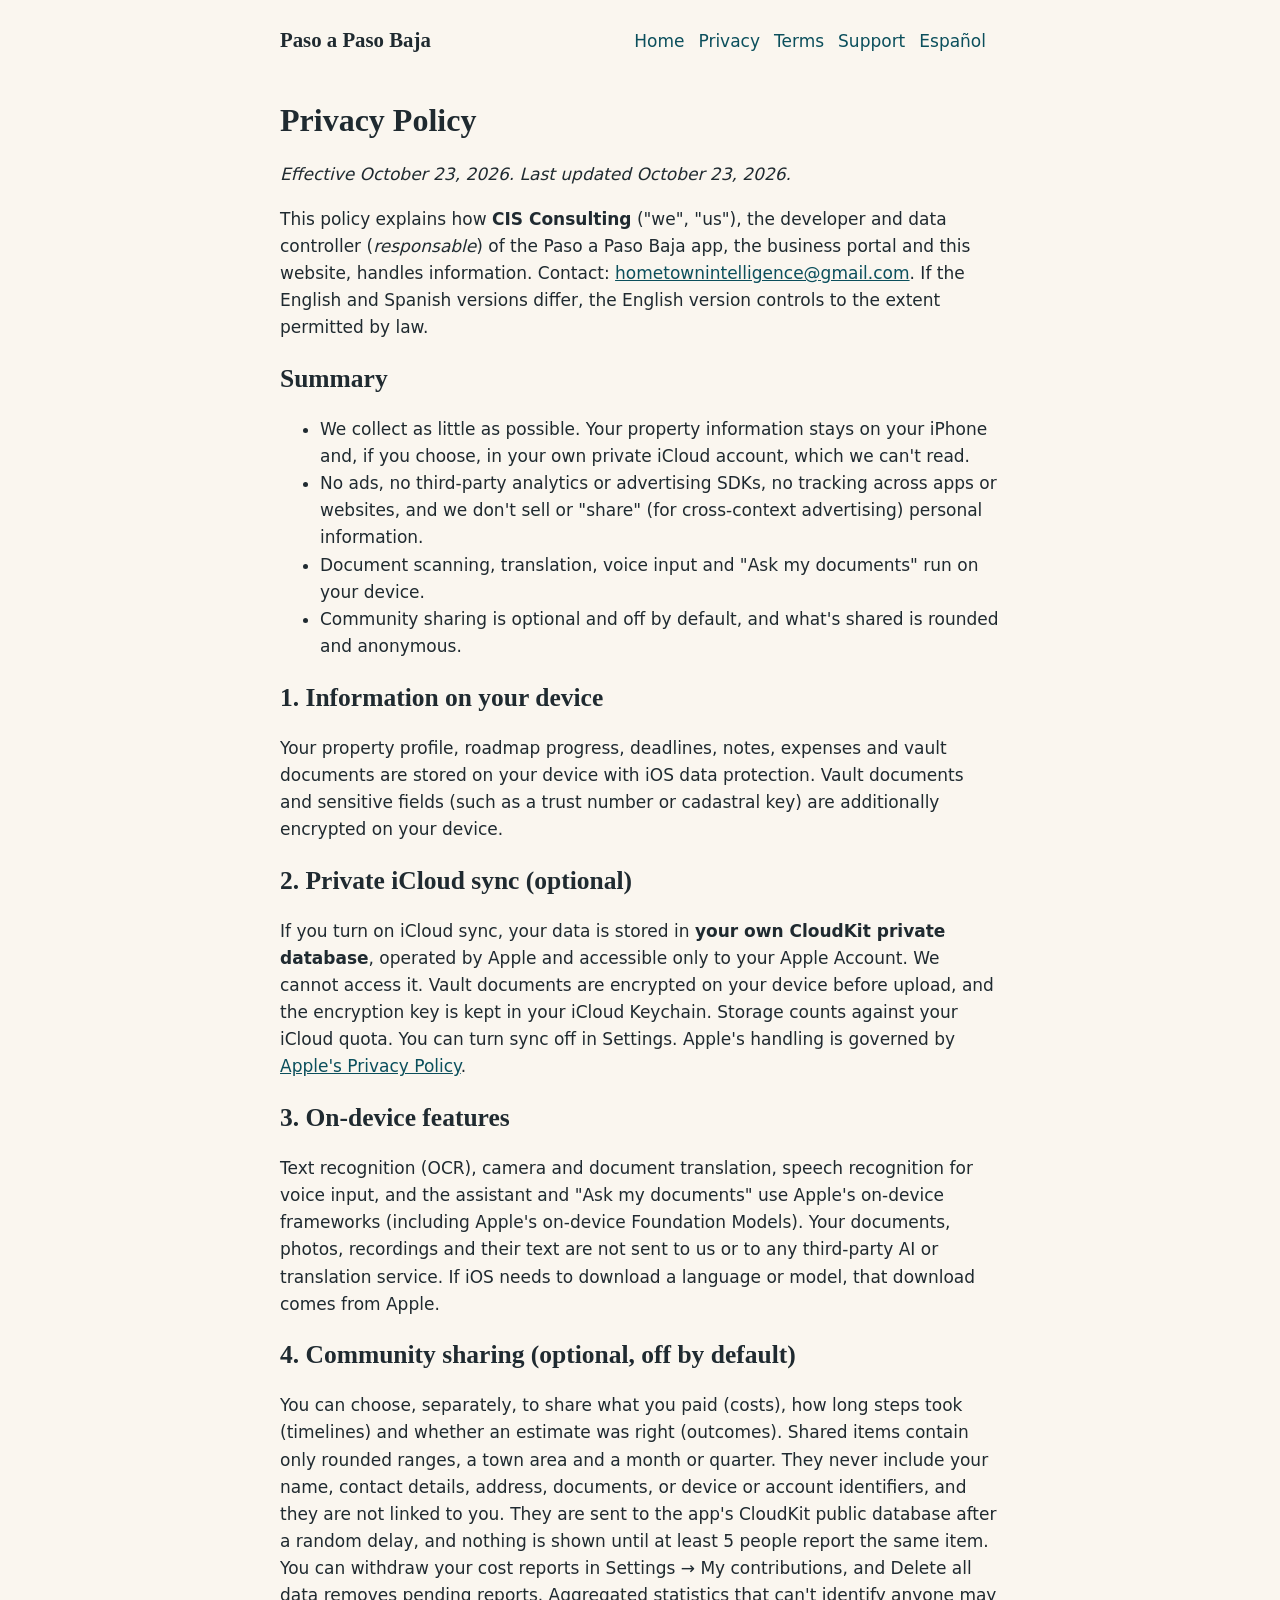
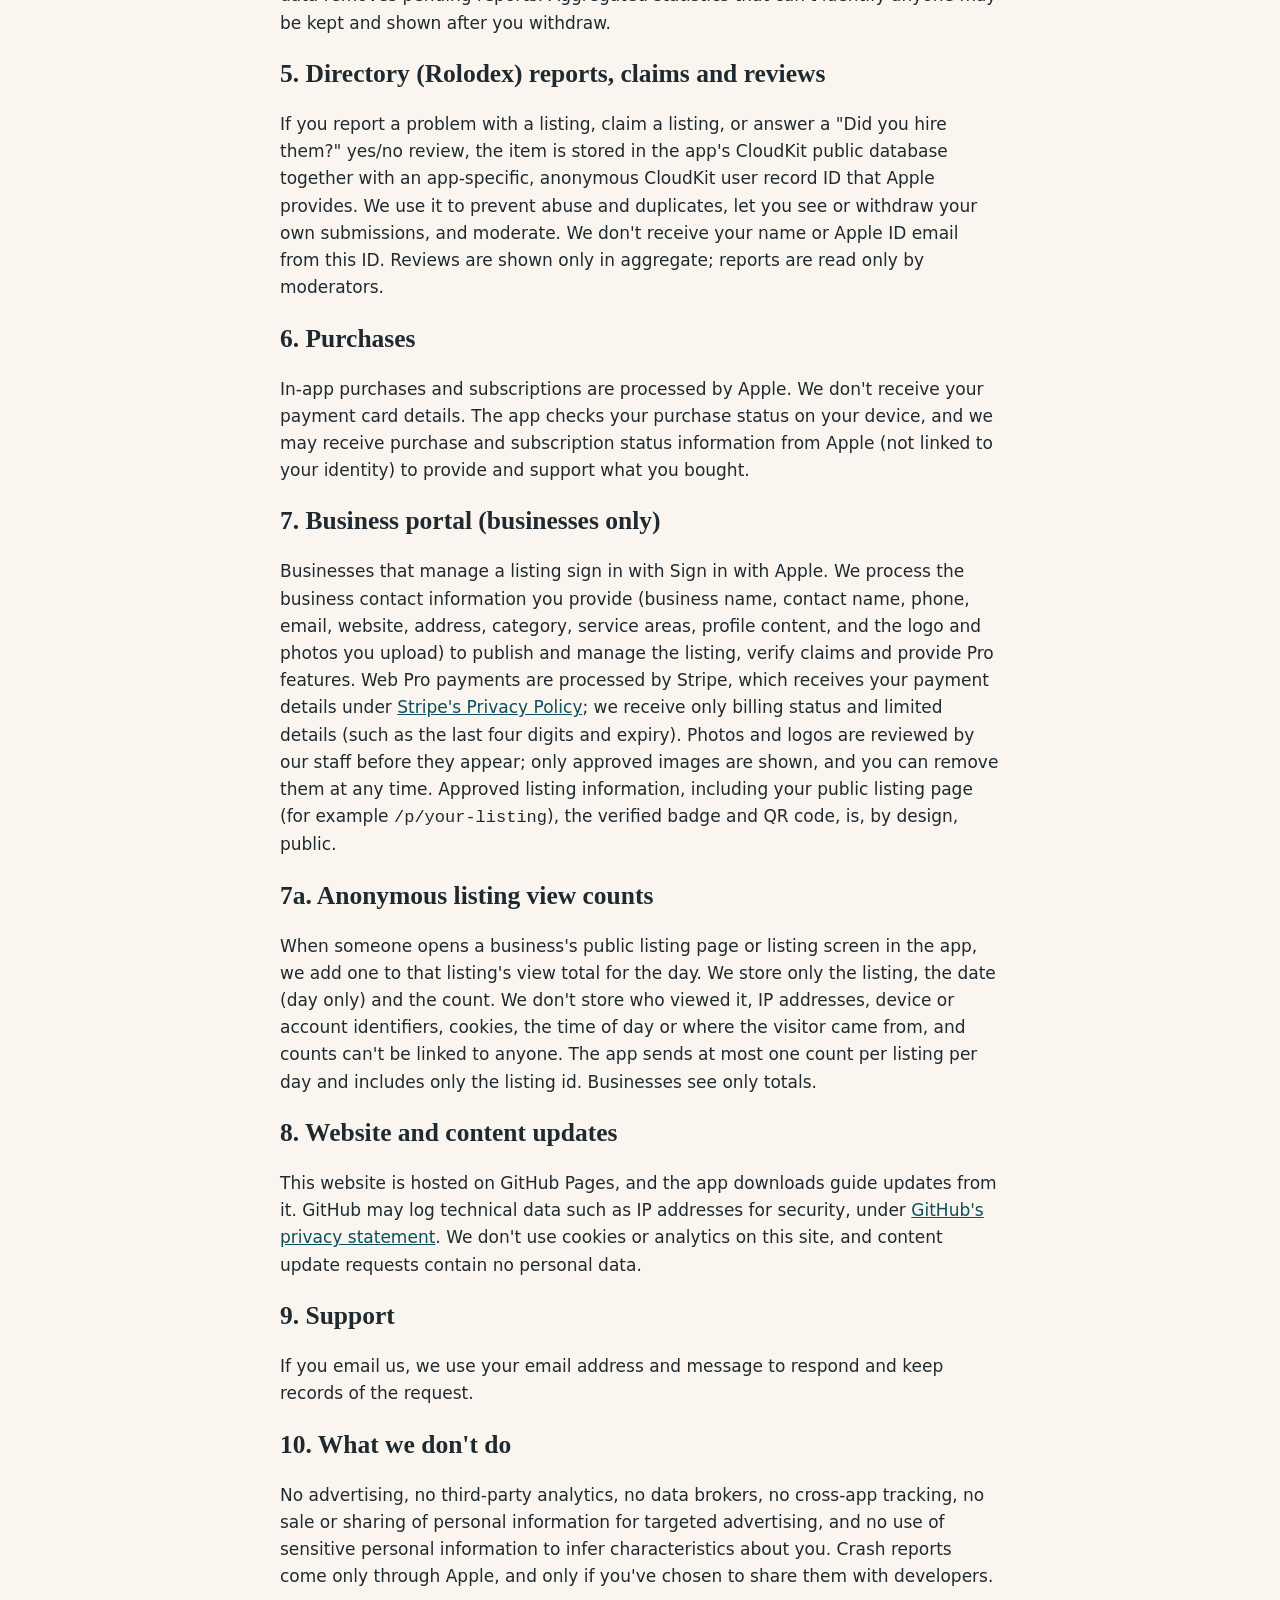
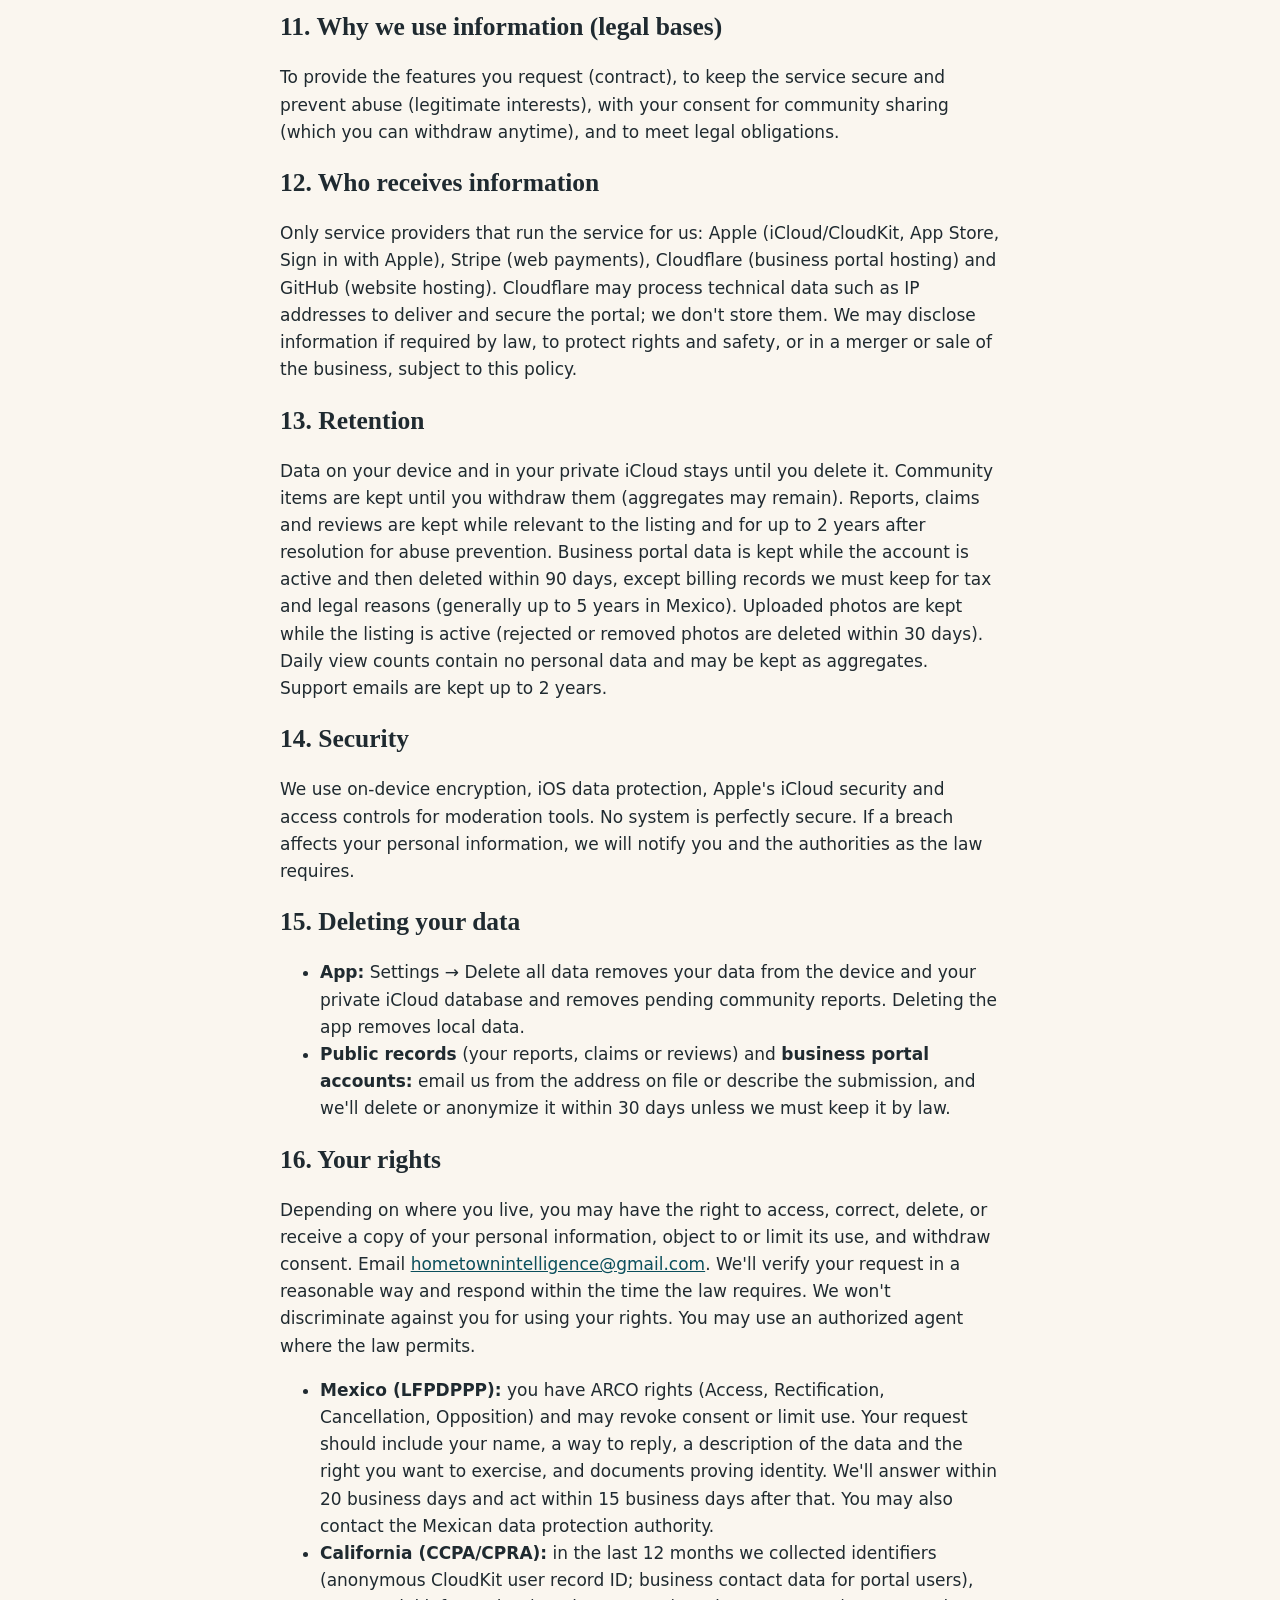
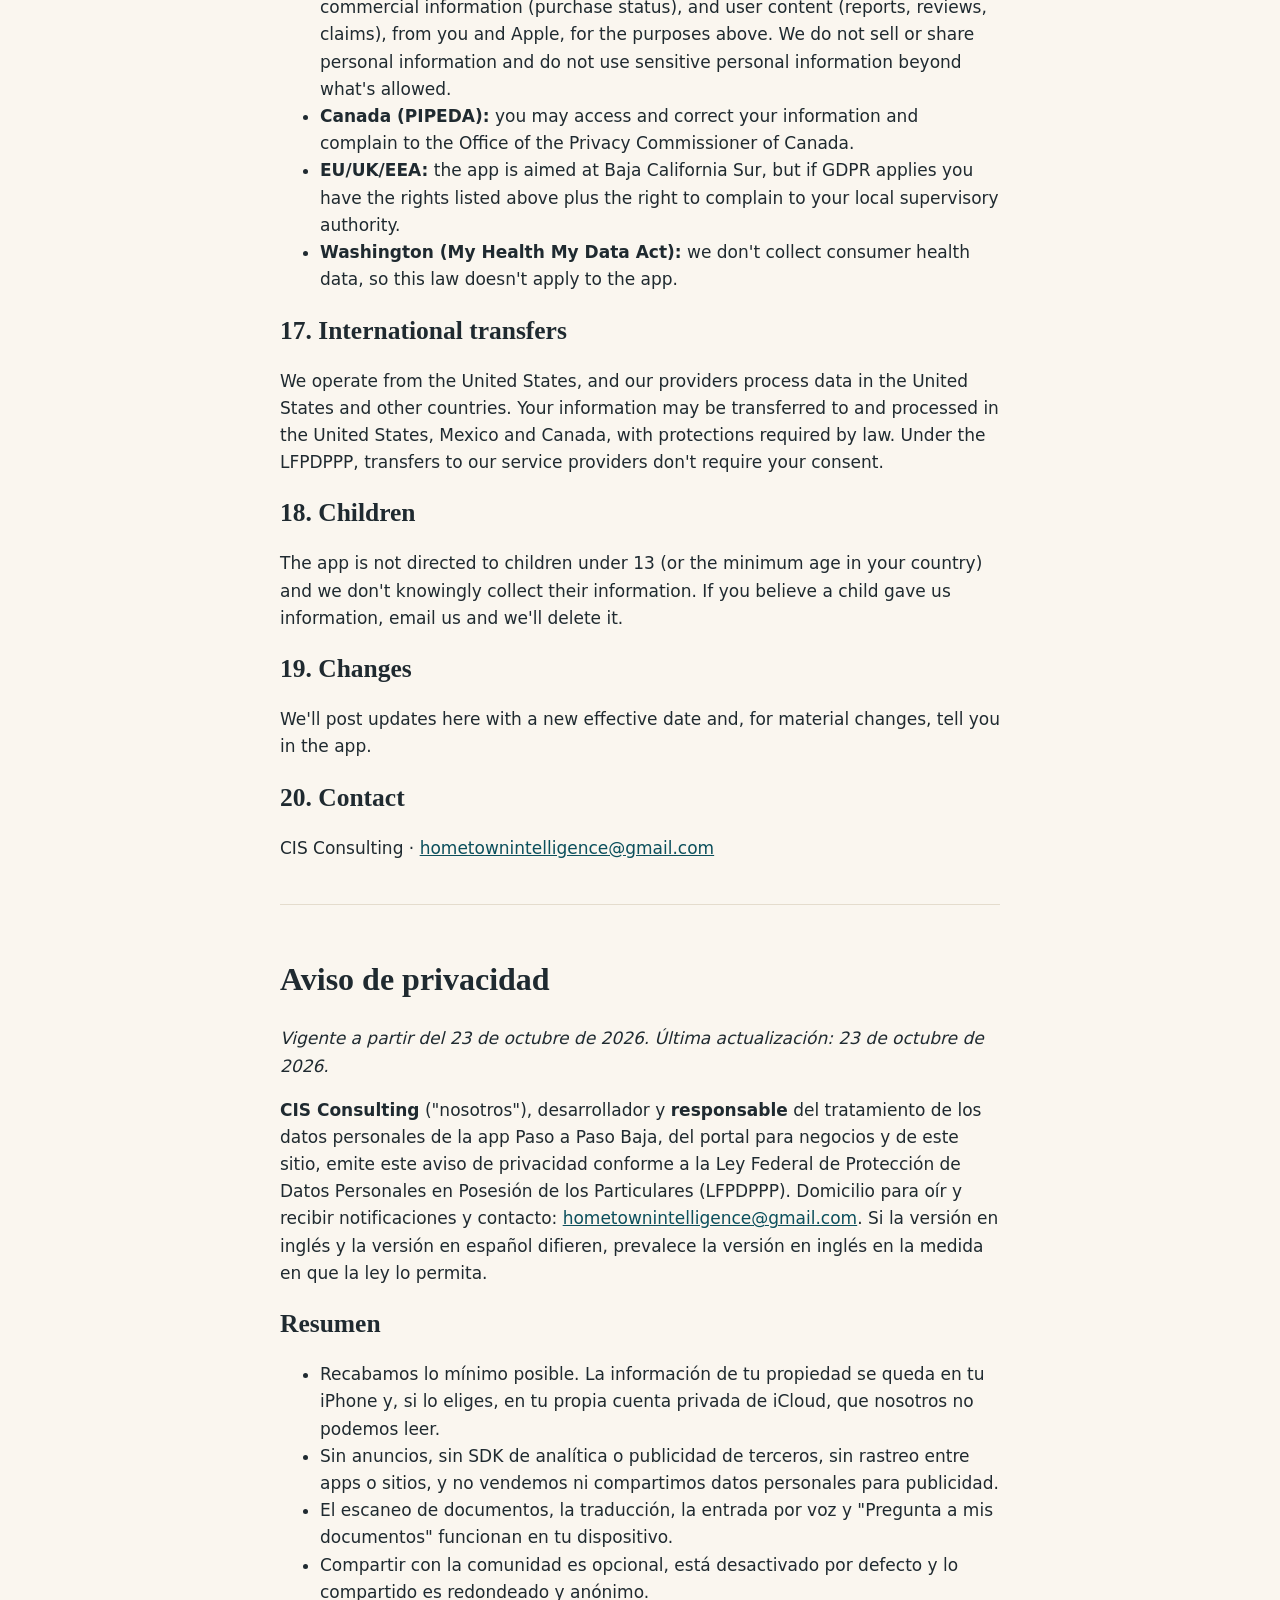
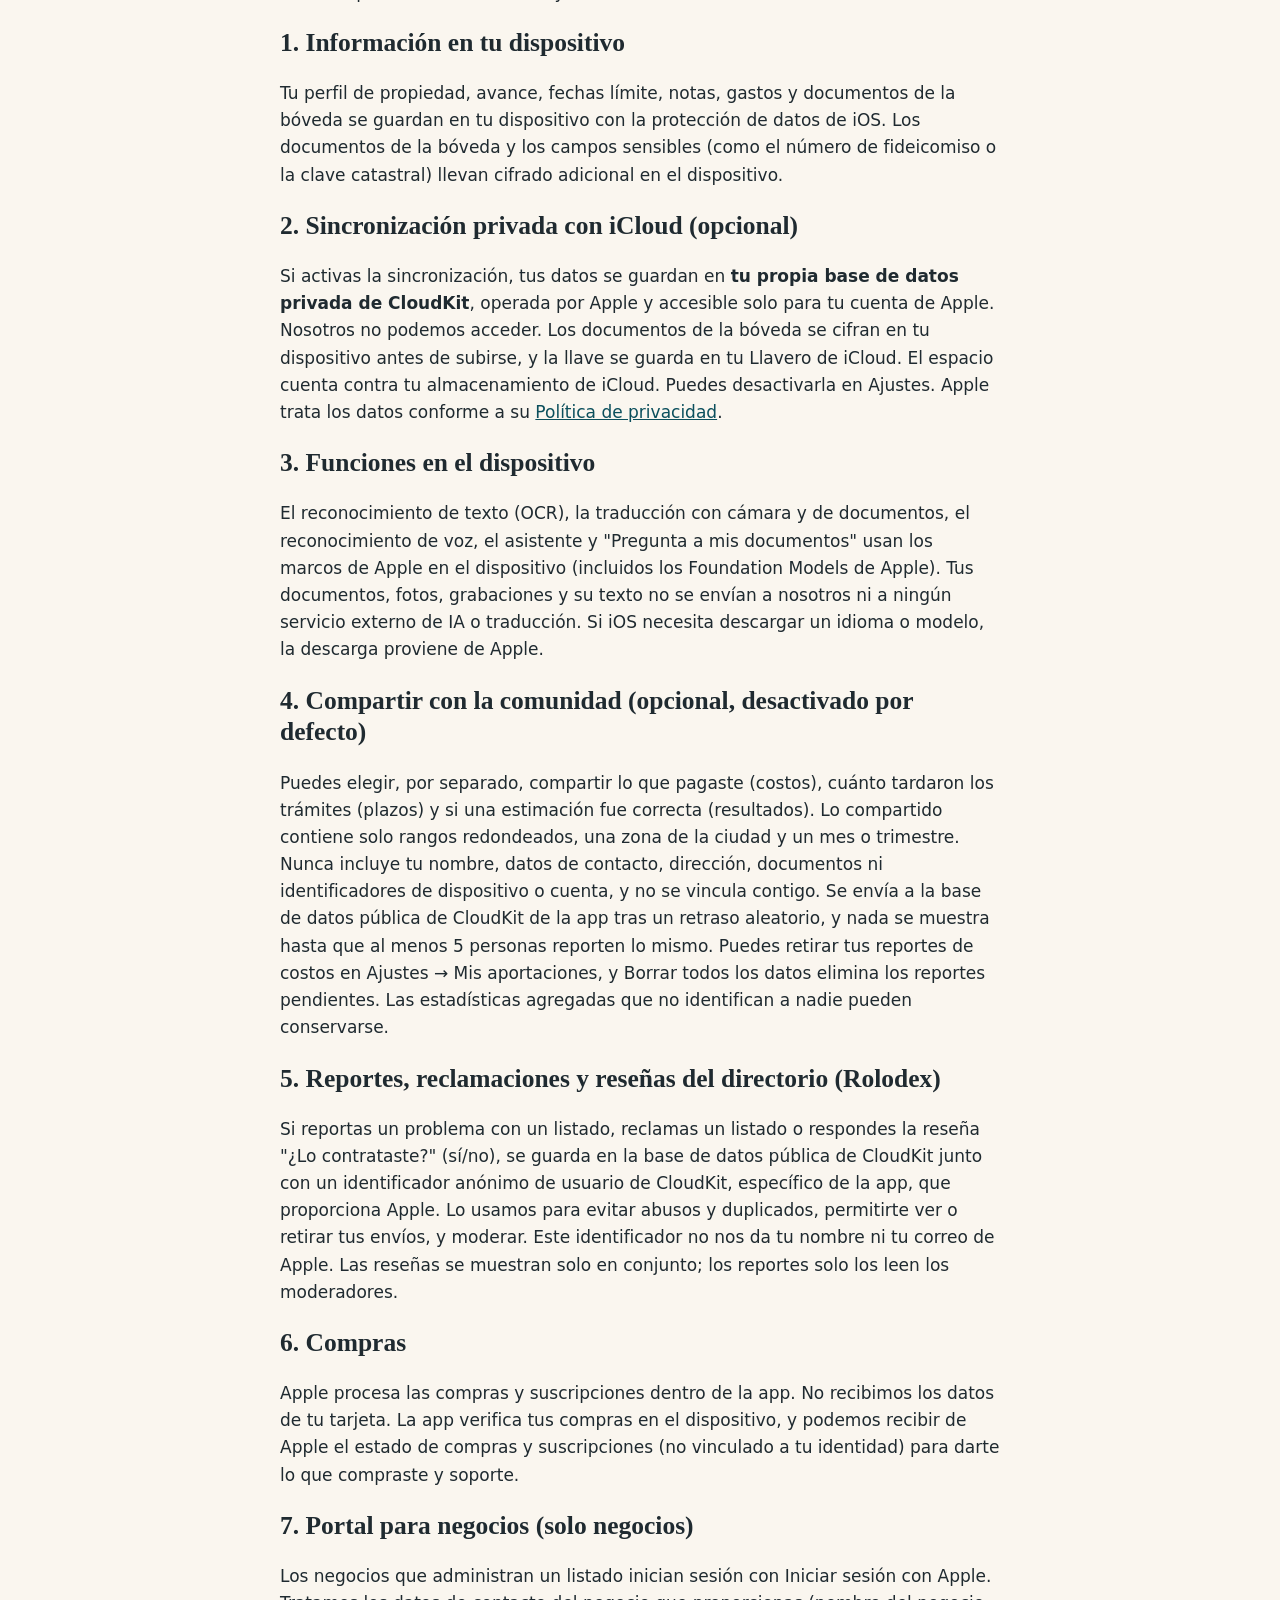
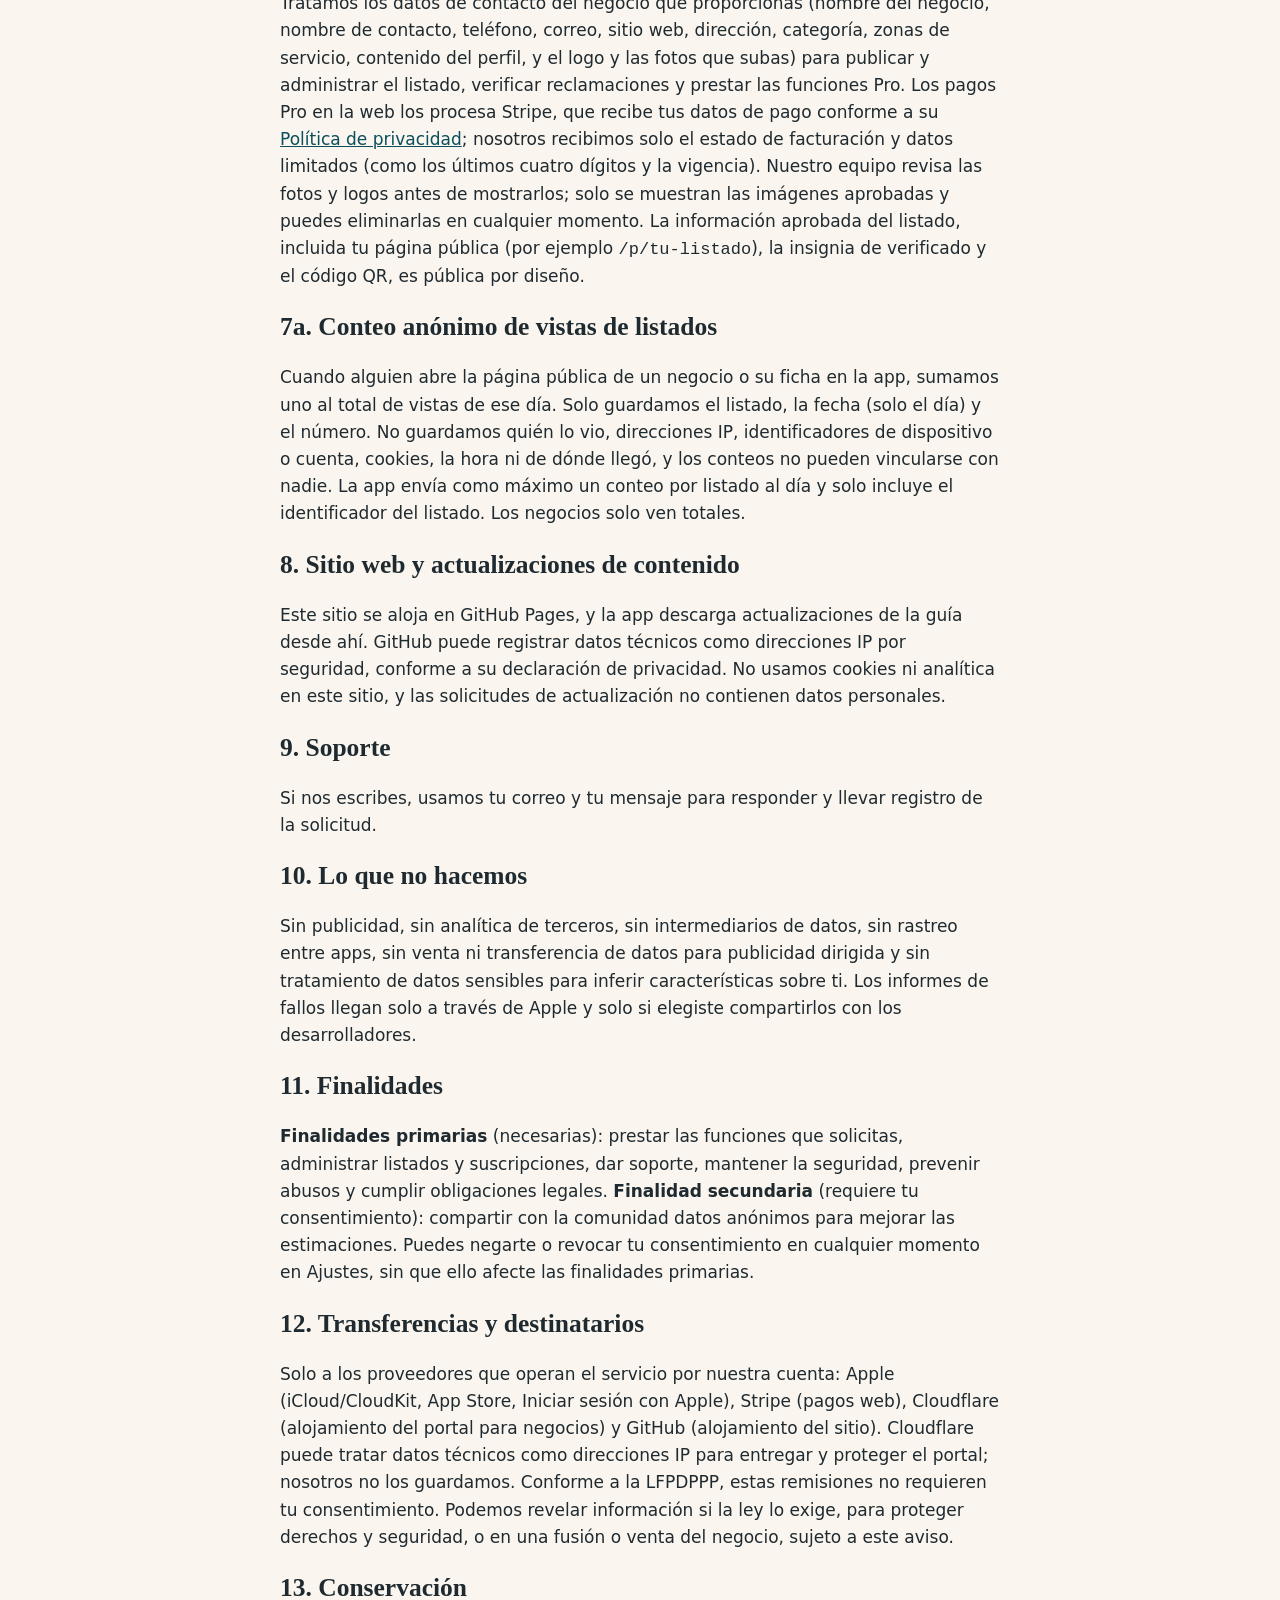
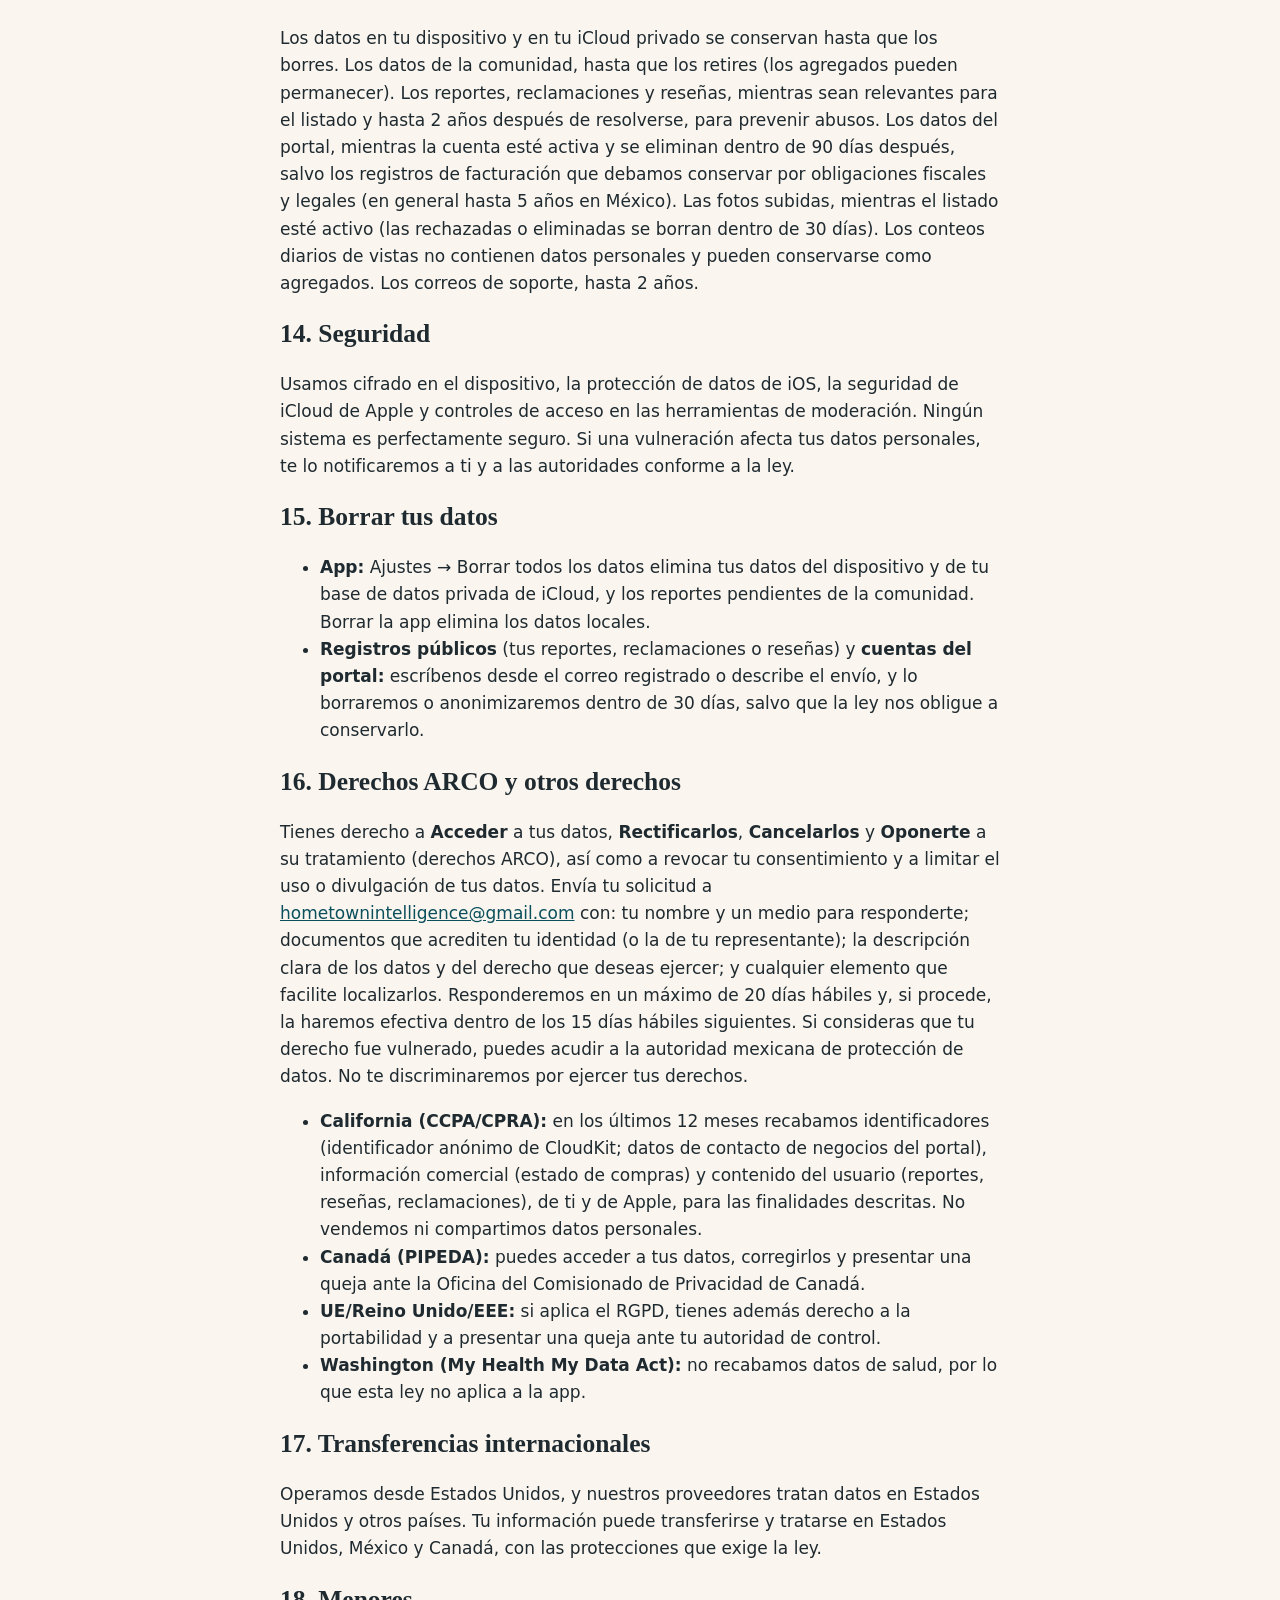
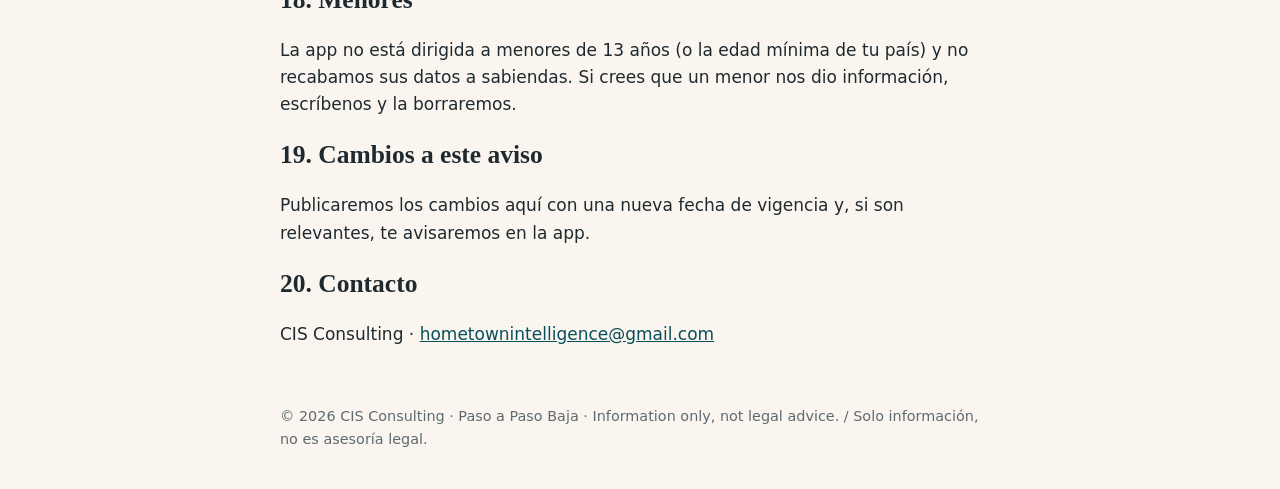
==== commit 6d797045: "Privacy: moderated photos, public listing page/badge, anonymous view counts, Cloudflare, retention (" ====
--- a/privacy.html
+++ b/privacy.html
@@ -2,7 +2,7 @@
 <title>Privacy Policy · Paso a Paso Baja</title><meta name="description" content="Paso a Paso Baja: a step-by-step roadmap for buying, building, and owning property in Baja California Sur.">
 <link rel="stylesheet" href="style.css"></head><body>
 <header><a class="brand" href="./">Paso a Paso Baja</a><nav><a href="./">Home</a><a href="privacy.html">Privacy</a><a href="terms.html">Terms</a><a href="support.html">Support</a><a href="#es">Español</a></nav></header><main>
-<h1>Privacy Policy</h1><p><em>Effective October 22, 2026. Last updated October 22, 2026.</em></p>
+<h1>Privacy Policy</h1><p><em>Effective October 23, 2026. Last updated October 23, 2026.</em></p>
 <p>This policy explains how <strong>CIS Consulting</strong> ("we", "us"), the developer and data controller (<em>responsable</em>) of the Paso a Paso Baja app, the business portal and this website, handles information. Contact: <a href="mailto:hometownintelligence@gmail.com">hometownintelligence@gmail.com</a>. If the English and Spanish versions differ, the English version controls to the extent permitted by law.</p>
 <h2>Summary</h2><ul>
 <li>We collect as little as possible. Your property information stays on your iPhone and, if you choose, in your own private iCloud account, which we can't read.</li>
@@ -15,13 +15,14 @@
 <h2>4. Community sharing (optional, off by default)</h2><p>You can choose, separately, to share what you paid (costs), how long steps took (timelines) and whether an estimate was right (outcomes). Shared items contain only rounded ranges, a town area and a month or quarter. They never include your name, contact details, address, documents, or device or account identifiers, and they are not linked to you. They are sent to the app's CloudKit public database after a random delay, and nothing is shown until at least 5 people report the same item. You can withdraw your cost reports in Settings → My contributions, and Delete all data removes pending reports. Aggregated statistics that can't identify anyone may be kept and shown after you withdraw.</p>
 <h2>5. Directory (Rolodex) reports, claims and reviews</h2><p>If you report a problem with a listing, claim a listing, or answer a "Did you hire them?" yes/no review, the item is stored in the app's CloudKit public database together with an app-specific, anonymous CloudKit user record ID that Apple provides. We use it to prevent abuse and duplicates, let you see or withdraw your own submissions, and moderate. We don't receive your name or Apple ID email from this ID. Reviews are shown only in aggregate; reports are read only by moderators.</p>
 <h2>6. Purchases</h2><p>In-app purchases and subscriptions are processed by Apple. We don't receive your payment card details. The app checks your purchase status on your device, and we may receive purchase and subscription status information from Apple (not linked to your identity) to provide and support what you bought.</p>
-<h2>7. Business portal (businesses only)</h2><p>Businesses that manage a listing sign in with Sign in with Apple. We process the business contact information you provide (business name, contact name, phone, email, website, address, category and profile content) to publish and manage the listing, verify claims and provide Pro features. Web Pro payments are processed by Stripe, which receives your payment details under <a href="https://stripe.com/privacy">Stripe's Privacy Policy</a>; we receive only billing status and limited details (such as the last four digits and expiry). Public listing information is, by design, public.</p>
+<h2>7. Business portal (businesses only)</h2><p>Businesses that manage a listing sign in with Sign in with Apple. We process the business contact information you provide (business name, contact name, phone, email, website, address, category, service areas, profile content, and the logo and photos you upload) to publish and manage the listing, verify claims and provide Pro features. Web Pro payments are processed by Stripe, which receives your payment details under <a href="https://stripe.com/privacy">Stripe's Privacy Policy</a>; we receive only billing status and limited details (such as the last four digits and expiry). Photos and logos are reviewed by our staff before they appear; only approved images are shown, and you can remove them at any time. Approved listing information, including your public listing page (for example <code>/p/your-listing</code>), the verified badge and QR code, is, by design, public.</p>
+<h2>7a. Anonymous listing view counts</h2><p>When someone opens a business's public listing page or listing screen in the app, we add one to that listing's view total for the day. We store only the listing, the date (day only) and the count. We don't store who viewed it, IP addresses, device or account identifiers, cookies, the time of day or where the visitor came from, and counts can't be linked to anyone. The app sends at most one count per listing per day and includes only the listing id. Businesses see only totals.</p>
 <h2>8. Website and content updates</h2><p>This website is hosted on GitHub Pages, and the app downloads guide updates from it. GitHub may log technical data such as IP addresses for security, under <a href="https://docs.github.com/site-policy/privacy-policies/github-general-privacy-statement">GitHub's privacy statement</a>. We don't use cookies or analytics on this site, and content update requests contain no personal data.</p>
 <h2>9. Support</h2><p>If you email us, we use your email address and message to respond and keep records of the request.</p>
 <h2>10. What we don't do</h2><p>No advertising, no third-party analytics, no data brokers, no cross-app tracking, no sale or sharing of personal information for targeted advertising, and no use of sensitive personal information to infer characteristics about you. Crash reports come only through Apple, and only if you've chosen to share them with developers.</p>
 <h2>11. Why we use information (legal bases)</h2><p>To provide the features you request (contract), to keep the service secure and prevent abuse (legitimate interests), with your consent for community sharing (which you can withdraw anytime), and to meet legal obligations.</p>
-<h2>12. Who receives information</h2><p>Only service providers that run the service for us: Apple (iCloud/CloudKit, App Store, Sign in with Apple), Stripe (web payments) and GitHub (hosting). We may disclose information if required by law, to protect rights and safety, or in a merger or sale of the business, subject to this policy.</p>
-<h2>13. Retention</h2><p>Data on your device and in your private iCloud stays until you delete it. Community items are kept until you withdraw them (aggregates may remain). Reports, claims and reviews are kept while relevant to the listing and for up to 2 years after resolution for abuse prevention. Business portal data is kept while the account is active and then deleted within 90 days, except billing records we must keep for tax and legal reasons (generally up to 5 years in Mexico). Support emails are kept up to 2 years.</p>
+<h2>12. Who receives information</h2><p>Only service providers that run the service for us: Apple (iCloud/CloudKit, App Store, Sign in with Apple), Stripe (web payments), Cloudflare (business portal hosting) and GitHub (website hosting). Cloudflare may process technical data such as IP addresses to deliver and secure the portal; we don't store them. We may disclose information if required by law, to protect rights and safety, or in a merger or sale of the business, subject to this policy.</p>
+<h2>13. Retention</h2><p>Data on your device and in your private iCloud stays until you delete it. Community items are kept until you withdraw them (aggregates may remain). Reports, claims and reviews are kept while relevant to the listing and for up to 2 years after resolution for abuse prevention. Business portal data is kept while the account is active and then deleted within 90 days, except billing records we must keep for tax and legal reasons (generally up to 5 years in Mexico). Uploaded photos are kept while the listing is active (rejected or removed photos are deleted within 30 days). Daily view counts contain no personal data and may be kept as aggregates. Support emails are kept up to 2 years.</p>
 <h2>14. Security</h2><p>We use on-device encryption, iOS data protection, Apple's iCloud security and access controls for moderation tools. No system is perfectly secure. If a breach affects your personal information, we will notify you and the authorities as the law requires.</p>
 <h2>15. Deleting your data</h2><ul><li><strong>App:</strong> Settings → Delete all data removes your data from the device and your private iCloud database and removes pending community reports. Deleting the app removes local data.</li>
 <li><strong>Public records</strong> (your reports, claims or reviews) and <strong>business portal accounts:</strong> email us from the address on file or describe the submission, and we'll delete or anonymize it within 30 days unless we must keep it by law.</li></ul>
@@ -37,7 +38,7 @@
 <h2>20. Contact</h2><p>CIS Consulting · <a href="mailto:hometownintelligence@gmail.com">hometownintelligence@gmail.com</a></p>
 
 <section class="lang" id="es" lang="es">
-<h1>Aviso de privacidad</h1><p><em>Vigente a partir del 22 de octubre de 2026. Última actualización: 22 de octubre de 2026.</em></p>
+<h1>Aviso de privacidad</h1><p><em>Vigente a partir del 23 de octubre de 2026. Última actualización: 23 de octubre de 2026.</em></p>
 <p><strong>CIS Consulting</strong> ("nosotros"), desarrollador y <strong>responsable</strong> del tratamiento de los datos personales de la app Paso a Paso Baja, del portal para negocios y de este sitio, emite este aviso de privacidad conforme a la Ley Federal de Protección de Datos Personales en Posesión de los Particulares (LFPDPPP). Domicilio para oír y recibir notificaciones y contacto: <a href="mailto:hometownintelligence@gmail.com">hometownintelligence@gmail.com</a>. Si la versión en inglés y la versión en español difieren, prevalece la versión en inglés en la medida en que la ley lo permita.</p>
 <h2>Resumen</h2><ul>
 <li>Recabamos lo mínimo posible. La información de tu propiedad se queda en tu iPhone y, si lo eliges, en tu propia cuenta privada de iCloud, que nosotros no podemos leer.</li>
@@ -50,13 +51,14 @@
 <h2>4. Compartir con la comunidad (opcional, desactivado por defecto)</h2><p>Puedes elegir, por separado, compartir lo que pagaste (costos), cuánto tardaron los trámites (plazos) y si una estimación fue correcta (resultados). Lo compartido contiene solo rangos redondeados, una zona de la ciudad y un mes o trimestre. Nunca incluye tu nombre, datos de contacto, dirección, documentos ni identificadores de dispositivo o cuenta, y no se vincula contigo. Se envía a la base de datos pública de CloudKit de la app tras un retraso aleatorio, y nada se muestra hasta que al menos 5 personas reporten lo mismo. Puedes retirar tus reportes de costos en Ajustes → Mis aportaciones, y Borrar todos los datos elimina los reportes pendientes. Las estadísticas agregadas que no identifican a nadie pueden conservarse.</p>
 <h2>5. Reportes, reclamaciones y reseñas del directorio (Rolodex)</h2><p>Si reportas un problema con un listado, reclamas un listado o respondes la reseña "¿Lo contrataste?" (sí/no), se guarda en la base de datos pública de CloudKit junto con un identificador anónimo de usuario de CloudKit, específico de la app, que proporciona Apple. Lo usamos para evitar abusos y duplicados, permitirte ver o retirar tus envíos, y moderar. Este identificador no nos da tu nombre ni tu correo de Apple. Las reseñas se muestran solo en conjunto; los reportes solo los leen los moderadores.</p>
 <h2>6. Compras</h2><p>Apple procesa las compras y suscripciones dentro de la app. No recibimos los datos de tu tarjeta. La app verifica tus compras en el dispositivo, y podemos recibir de Apple el estado de compras y suscripciones (no vinculado a tu identidad) para darte lo que compraste y soporte.</p>
-<h2>7. Portal para negocios (solo negocios)</h2><p>Los negocios que administran un listado inician sesión con Iniciar sesión con Apple. Tratamos los datos de contacto del negocio que proporcionas (nombre del negocio, nombre de contacto, teléfono, correo, sitio web, dirección, categoría y contenido del perfil) para publicar y administrar el listado, verificar reclamaciones y prestar las funciones Pro. Los pagos Pro en la web los procesa Stripe, que recibe tus datos de pago conforme a su <a href="https://stripe.com/mx/privacy">Política de privacidad</a>; nosotros recibimos solo el estado de facturación y datos limitados (como los últimos cuatro dígitos y la vigencia). La información de los listados es pública por diseño.</p>
+<h2>7. Portal para negocios (solo negocios)</h2><p>Los negocios que administran un listado inician sesión con Iniciar sesión con Apple. Tratamos los datos de contacto del negocio que proporcionas (nombre del negocio, nombre de contacto, teléfono, correo, sitio web, dirección, categoría, zonas de servicio, contenido del perfil, y el logo y las fotos que subas) para publicar y administrar el listado, verificar reclamaciones y prestar las funciones Pro. Los pagos Pro en la web los procesa Stripe, que recibe tus datos de pago conforme a su <a href="https://stripe.com/mx/privacy">Política de privacidad</a>; nosotros recibimos solo el estado de facturación y datos limitados (como los últimos cuatro dígitos y la vigencia). Nuestro equipo revisa las fotos y logos antes de mostrarlos; solo se muestran las imágenes aprobadas y puedes eliminarlas en cualquier momento. La información aprobada del listado, incluida tu página pública (por ejemplo <code>/p/tu-listado</code>), la insignia de verificado y el código QR, es pública por diseño.</p>
+<h2>7a. Conteo anónimo de vistas de listados</h2><p>Cuando alguien abre la página pública de un negocio o su ficha en la app, sumamos uno al total de vistas de ese día. Solo guardamos el listado, la fecha (solo el día) y el número. No guardamos quién lo vio, direcciones IP, identificadores de dispositivo o cuenta, cookies, la hora ni de dónde llegó, y los conteos no pueden vincularse con nadie. La app envía como máximo un conteo por listado al día y solo incluye el identificador del listado. Los negocios solo ven totales.</p>
 <h2>8. Sitio web y actualizaciones de contenido</h2><p>Este sitio se aloja en GitHub Pages, y la app descarga actualizaciones de la guía desde ahí. GitHub puede registrar datos técnicos como direcciones IP por seguridad, conforme a su declaración de privacidad. No usamos cookies ni analítica en este sitio, y las solicitudes de actualización no contienen datos personales.</p>
 <h2>9. Soporte</h2><p>Si nos escribes, usamos tu correo y tu mensaje para responder y llevar registro de la solicitud.</p>
 <h2>10. Lo que no hacemos</h2><p>Sin publicidad, sin analítica de terceros, sin intermediarios de datos, sin rastreo entre apps, sin venta ni transferencia de datos para publicidad dirigida y sin tratamiento de datos sensibles para inferir características sobre ti. Los informes de fallos llegan solo a través de Apple y solo si elegiste compartirlos con los desarrolladores.</p>
 <h2>11. Finalidades</h2><p><strong>Finalidades primarias</strong> (necesarias): prestar las funciones que solicitas, administrar listados y suscripciones, dar soporte, mantener la seguridad, prevenir abusos y cumplir obligaciones legales. <strong>Finalidad secundaria</strong> (requiere tu consentimiento): compartir con la comunidad datos anónimos para mejorar las estimaciones. Puedes negarte o revocar tu consentimiento en cualquier momento en Ajustes, sin que ello afecte las finalidades primarias.</p>
-<h2>12. Transferencias y destinatarios</h2><p>Solo a los proveedores que operan el servicio por nuestra cuenta: Apple (iCloud/CloudKit, App Store, Iniciar sesión con Apple), Stripe (pagos web) y GitHub (alojamiento). Conforme a la LFPDPPP, estas remisiones no requieren tu consentimiento. Podemos revelar información si la ley lo exige, para proteger derechos y seguridad, o en una fusión o venta del negocio, sujeto a este aviso.</p>
-<h2>13. Conservación</h2><p>Los datos en tu dispositivo y en tu iCloud privado se conservan hasta que los borres. Los datos de la comunidad, hasta que los retires (los agregados pueden permanecer). Los reportes, reclamaciones y reseñas, mientras sean relevantes para el listado y hasta 2 años después de resolverse, para prevenir abusos. Los datos del portal, mientras la cuenta esté activa y se eliminan dentro de 90 días después, salvo los registros de facturación que debamos conservar por obligaciones fiscales y legales (en general hasta 5 años en México). Los correos de soporte, hasta 2 años.</p>
+<h2>12. Transferencias y destinatarios</h2><p>Solo a los proveedores que operan el servicio por nuestra cuenta: Apple (iCloud/CloudKit, App Store, Iniciar sesión con Apple), Stripe (pagos web), Cloudflare (alojamiento del portal para negocios) y GitHub (alojamiento del sitio). Cloudflare puede tratar datos técnicos como direcciones IP para entregar y proteger el portal; nosotros no los guardamos. Conforme a la LFPDPPP, estas remisiones no requieren tu consentimiento. Podemos revelar información si la ley lo exige, para proteger derechos y seguridad, o en una fusión o venta del negocio, sujeto a este aviso.</p>
+<h2>13. Conservación</h2><p>Los datos en tu dispositivo y en tu iCloud privado se conservan hasta que los borres. Los datos de la comunidad, hasta que los retires (los agregados pueden permanecer). Los reportes, reclamaciones y reseñas, mientras sean relevantes para el listado y hasta 2 años después de resolverse, para prevenir abusos. Los datos del portal, mientras la cuenta esté activa y se eliminan dentro de 90 días después, salvo los registros de facturación que debamos conservar por obligaciones fiscales y legales (en general hasta 5 años en México). Las fotos subidas, mientras el listado esté activo (las rechazadas o eliminadas se borran dentro de 30 días). Los conteos diarios de vistas no contienen datos personales y pueden conservarse como agregados. Los correos de soporte, hasta 2 años.</p>
 <h2>14. Seguridad</h2><p>Usamos cifrado en el dispositivo, la protección de datos de iOS, la seguridad de iCloud de Apple y controles de acceso en las herramientas de moderación. Ningún sistema es perfectamente seguro. Si una vulneración afecta tus datos personales, te lo notificaremos a ti y a las autoridades conforme a la ley.</p>
 <h2>15. Borrar tus datos</h2><ul><li><strong>App:</strong> Ajustes → Borrar todos los datos elimina tus datos del dispositivo y de tu base de datos privada de iCloud, y los reportes pendientes de la comunidad. Borrar la app elimina los datos locales.</li>
 <li><strong>Registros públicos</strong> (tus reportes, reclamaciones o reseñas) y <strong>cuentas del portal:</strong> escríbenos desde el correo registrado o describe el envío, y lo borraremos o anonimizaremos dentro de 30 días, salvo que la ley nos obligue a conservarlo.</li></ul>
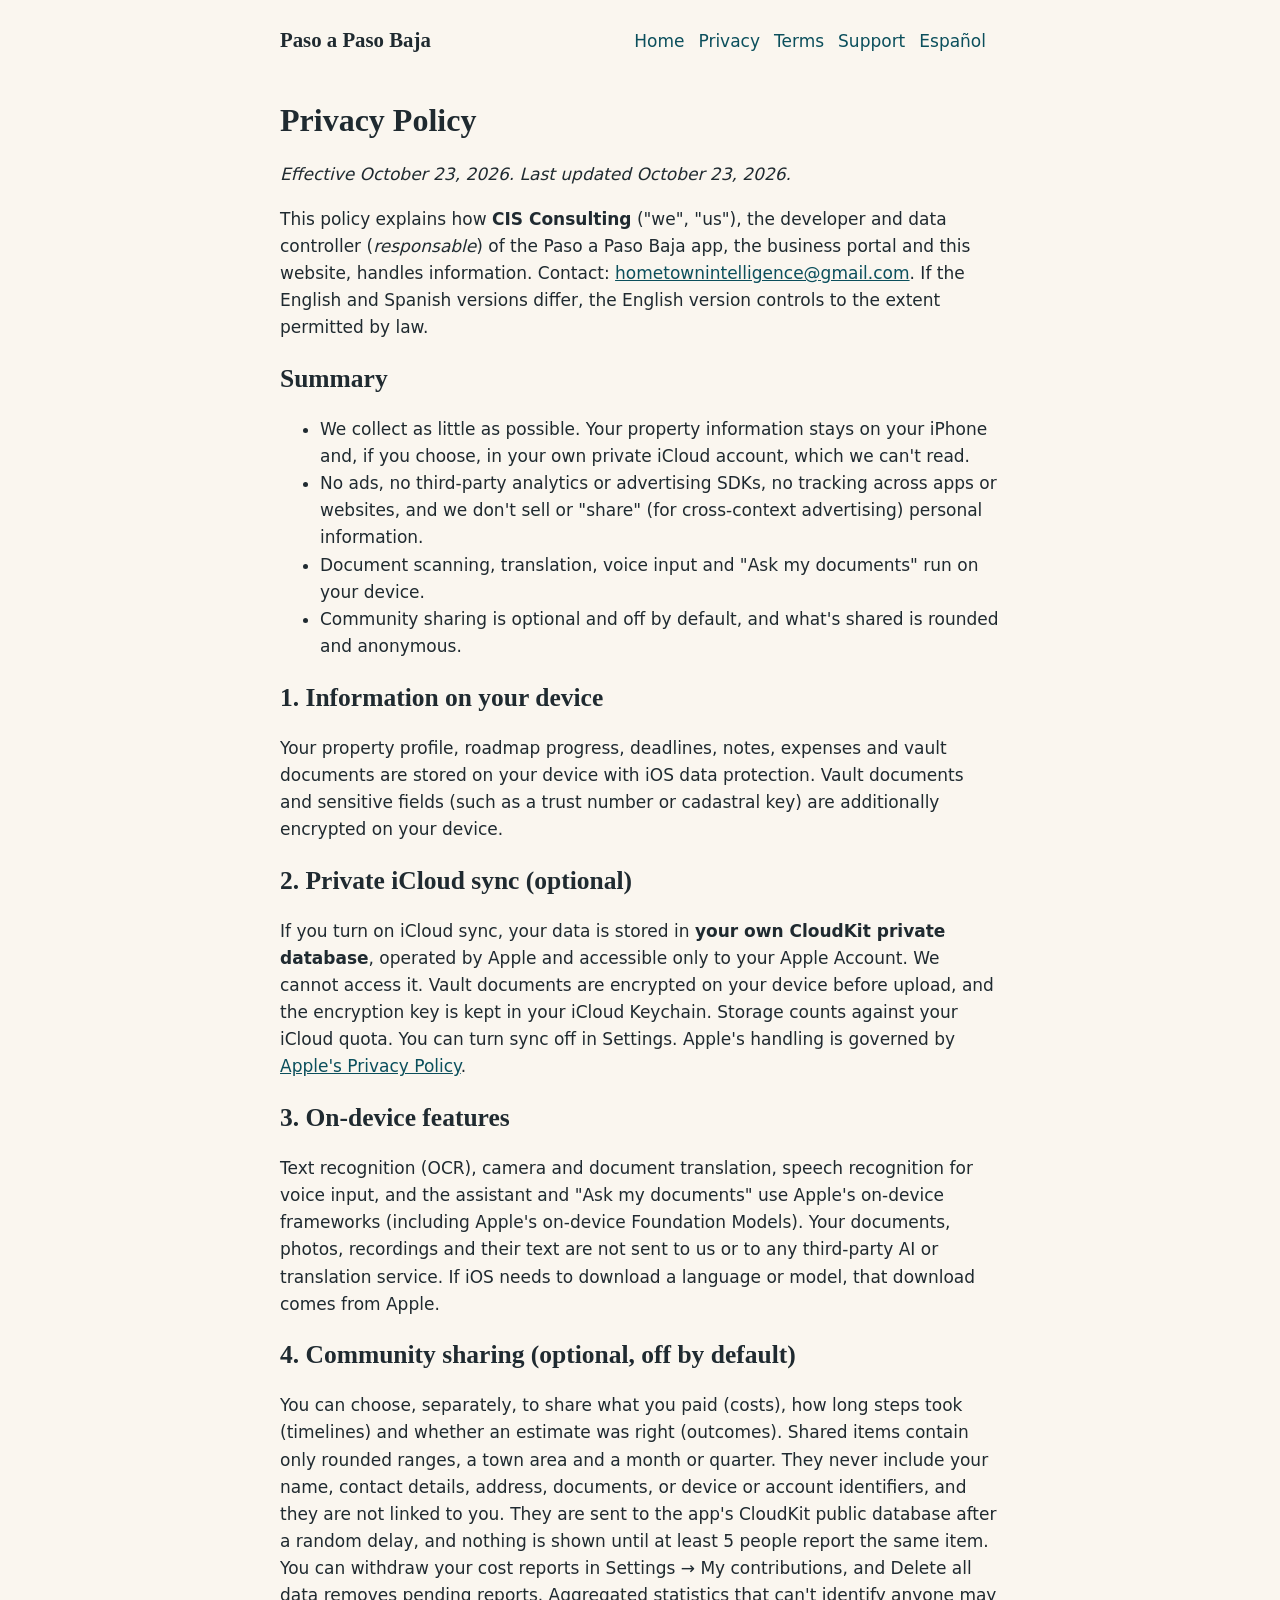
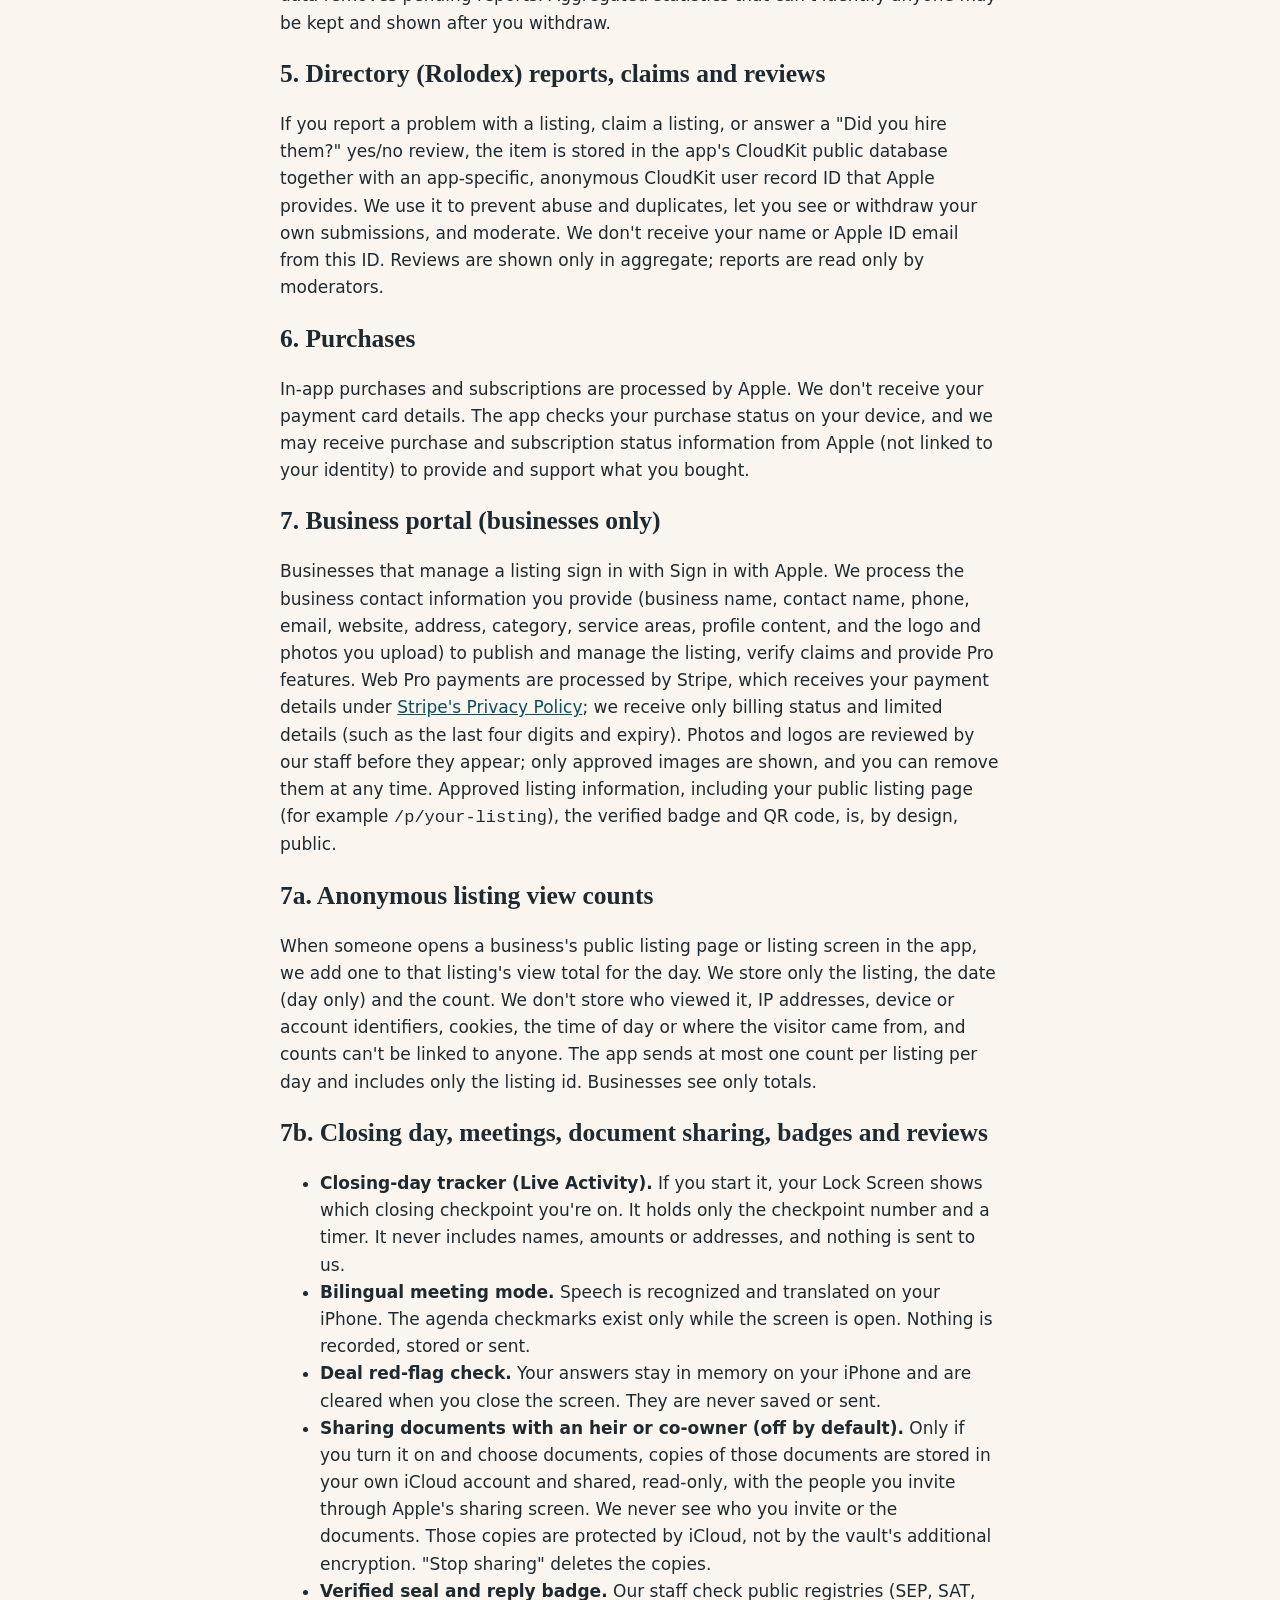
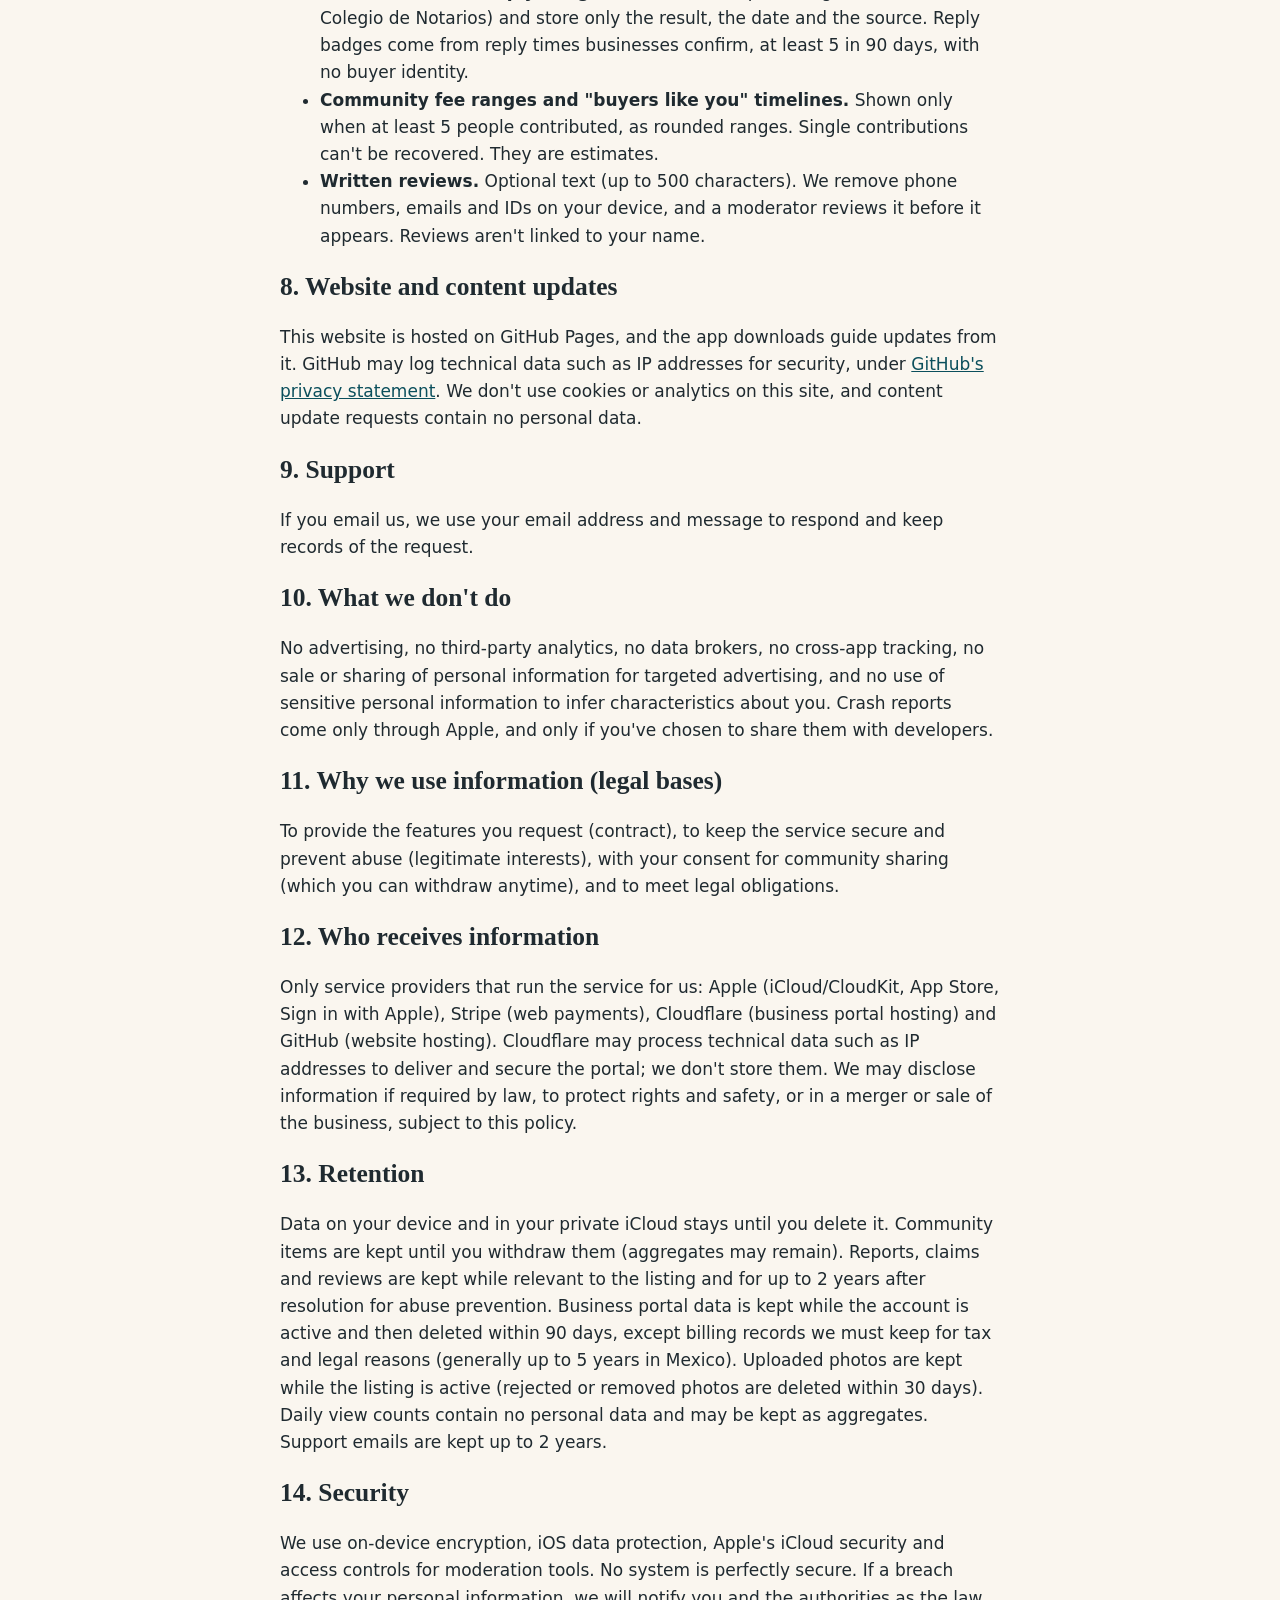
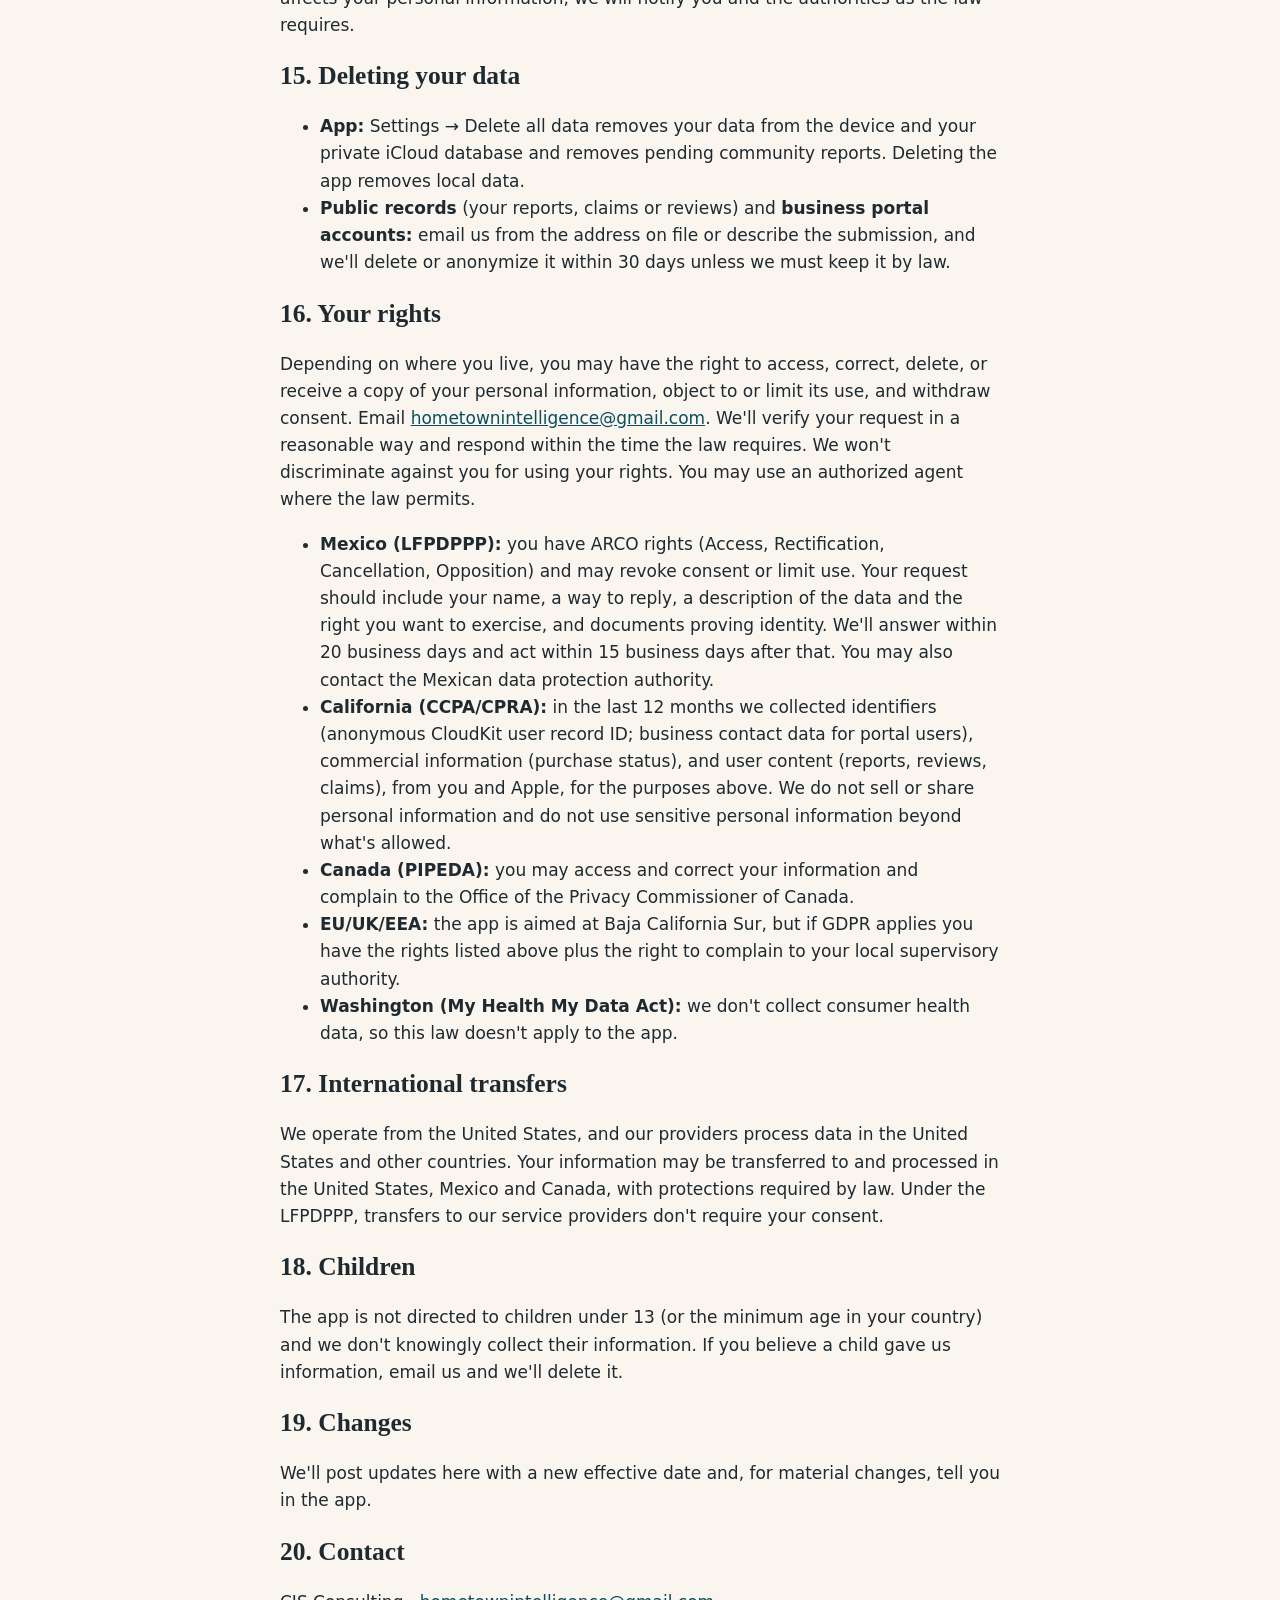
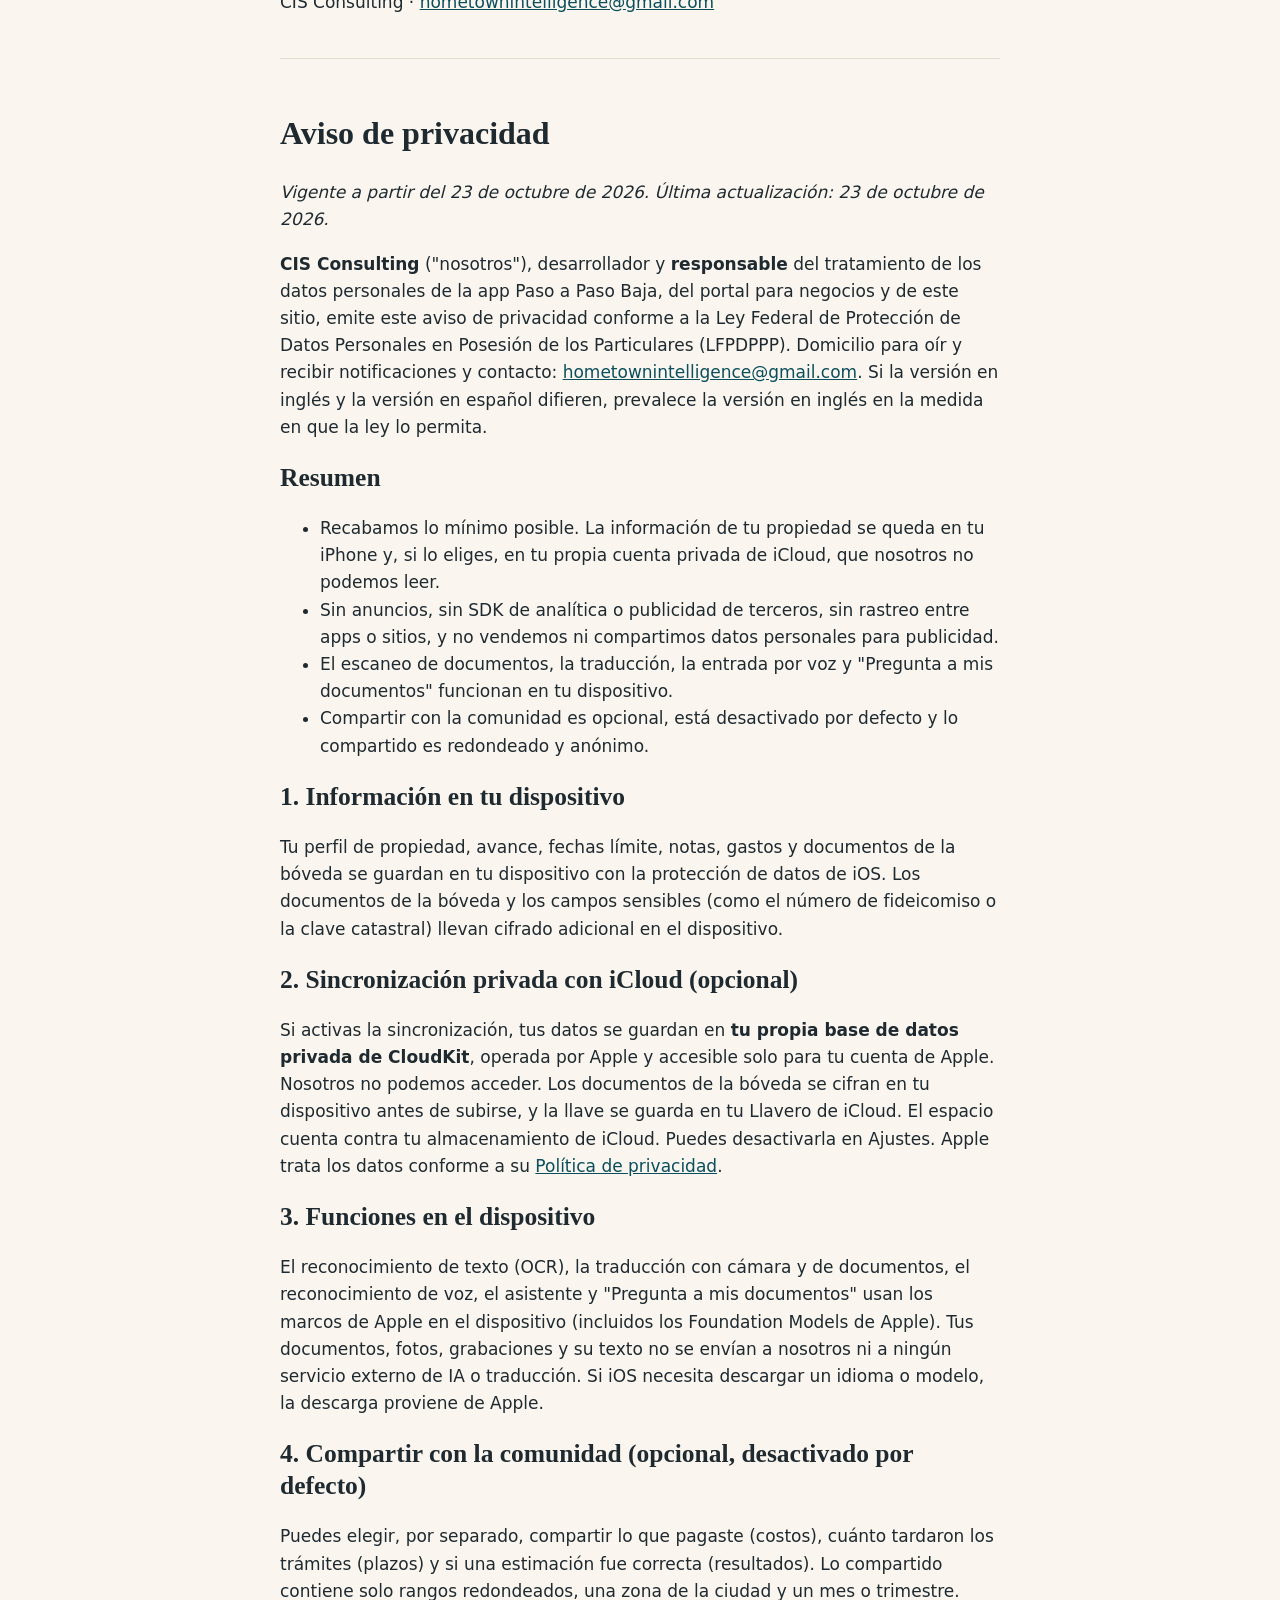
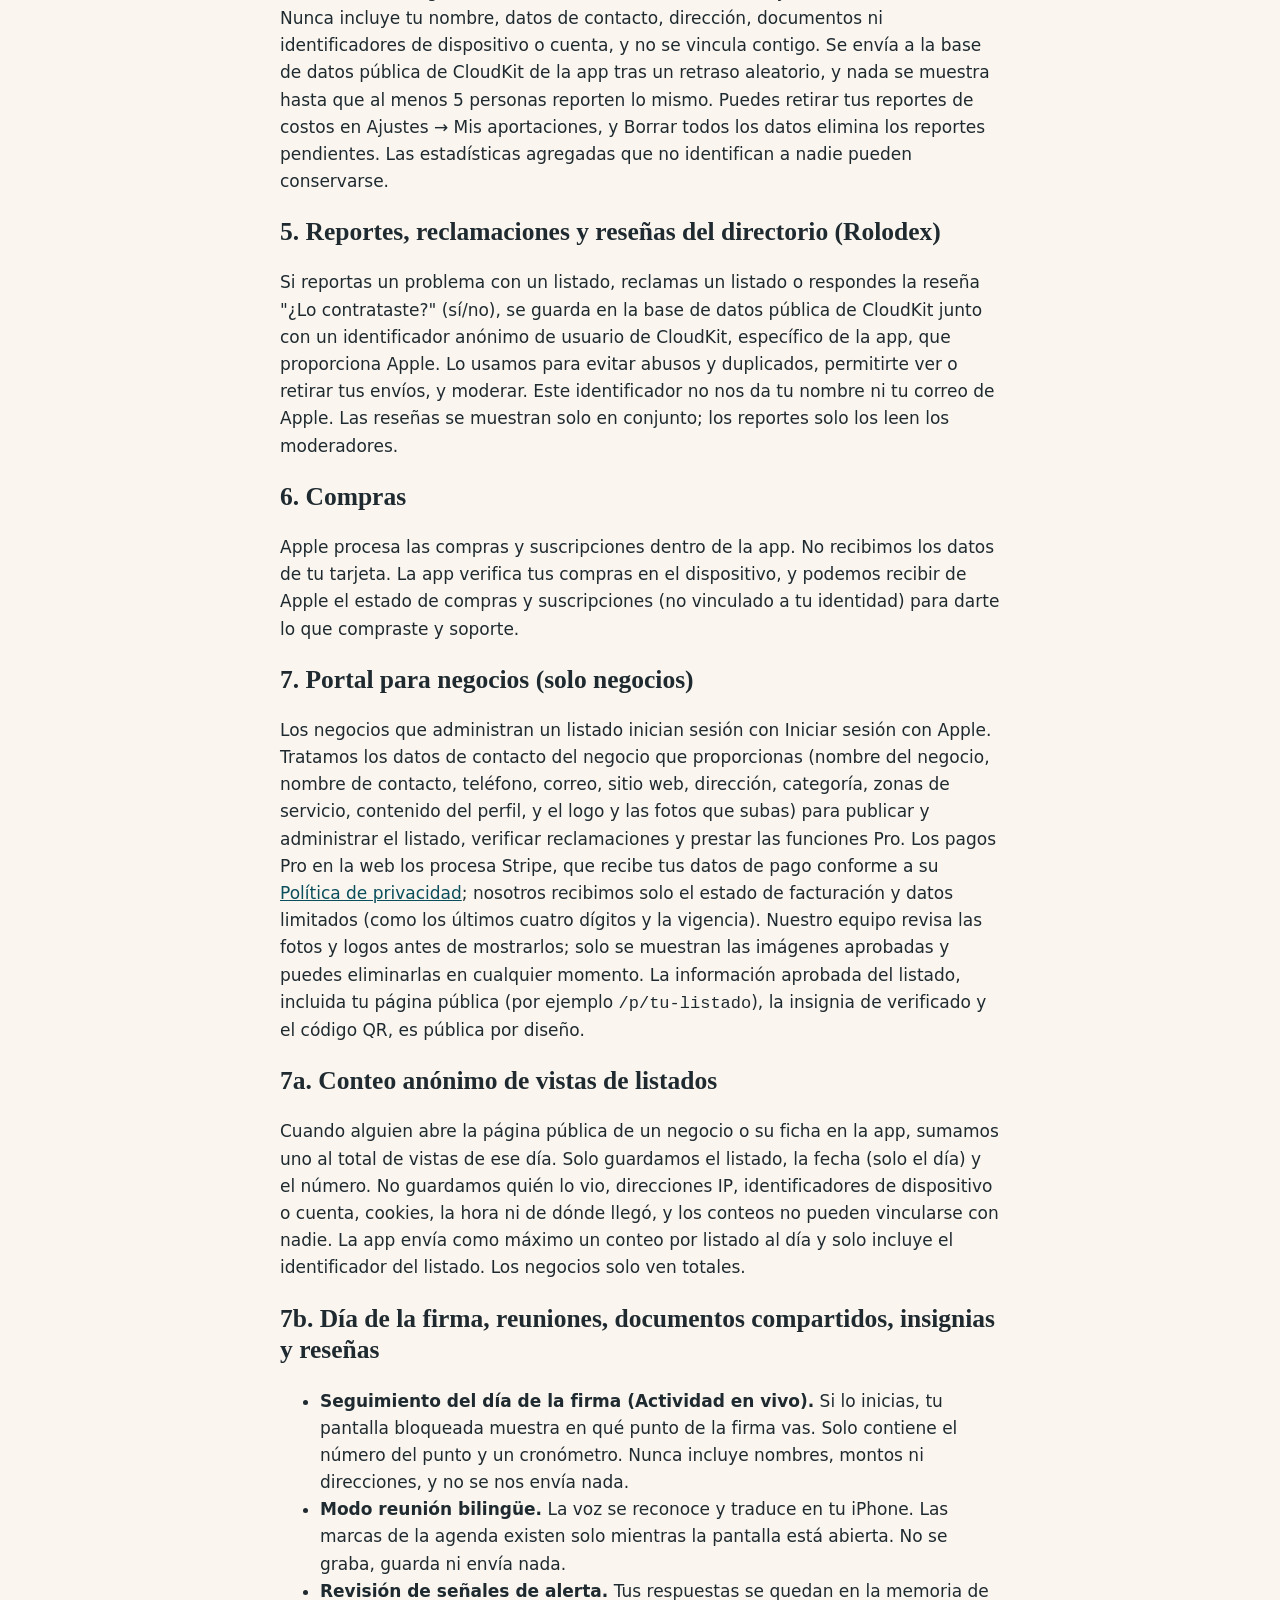
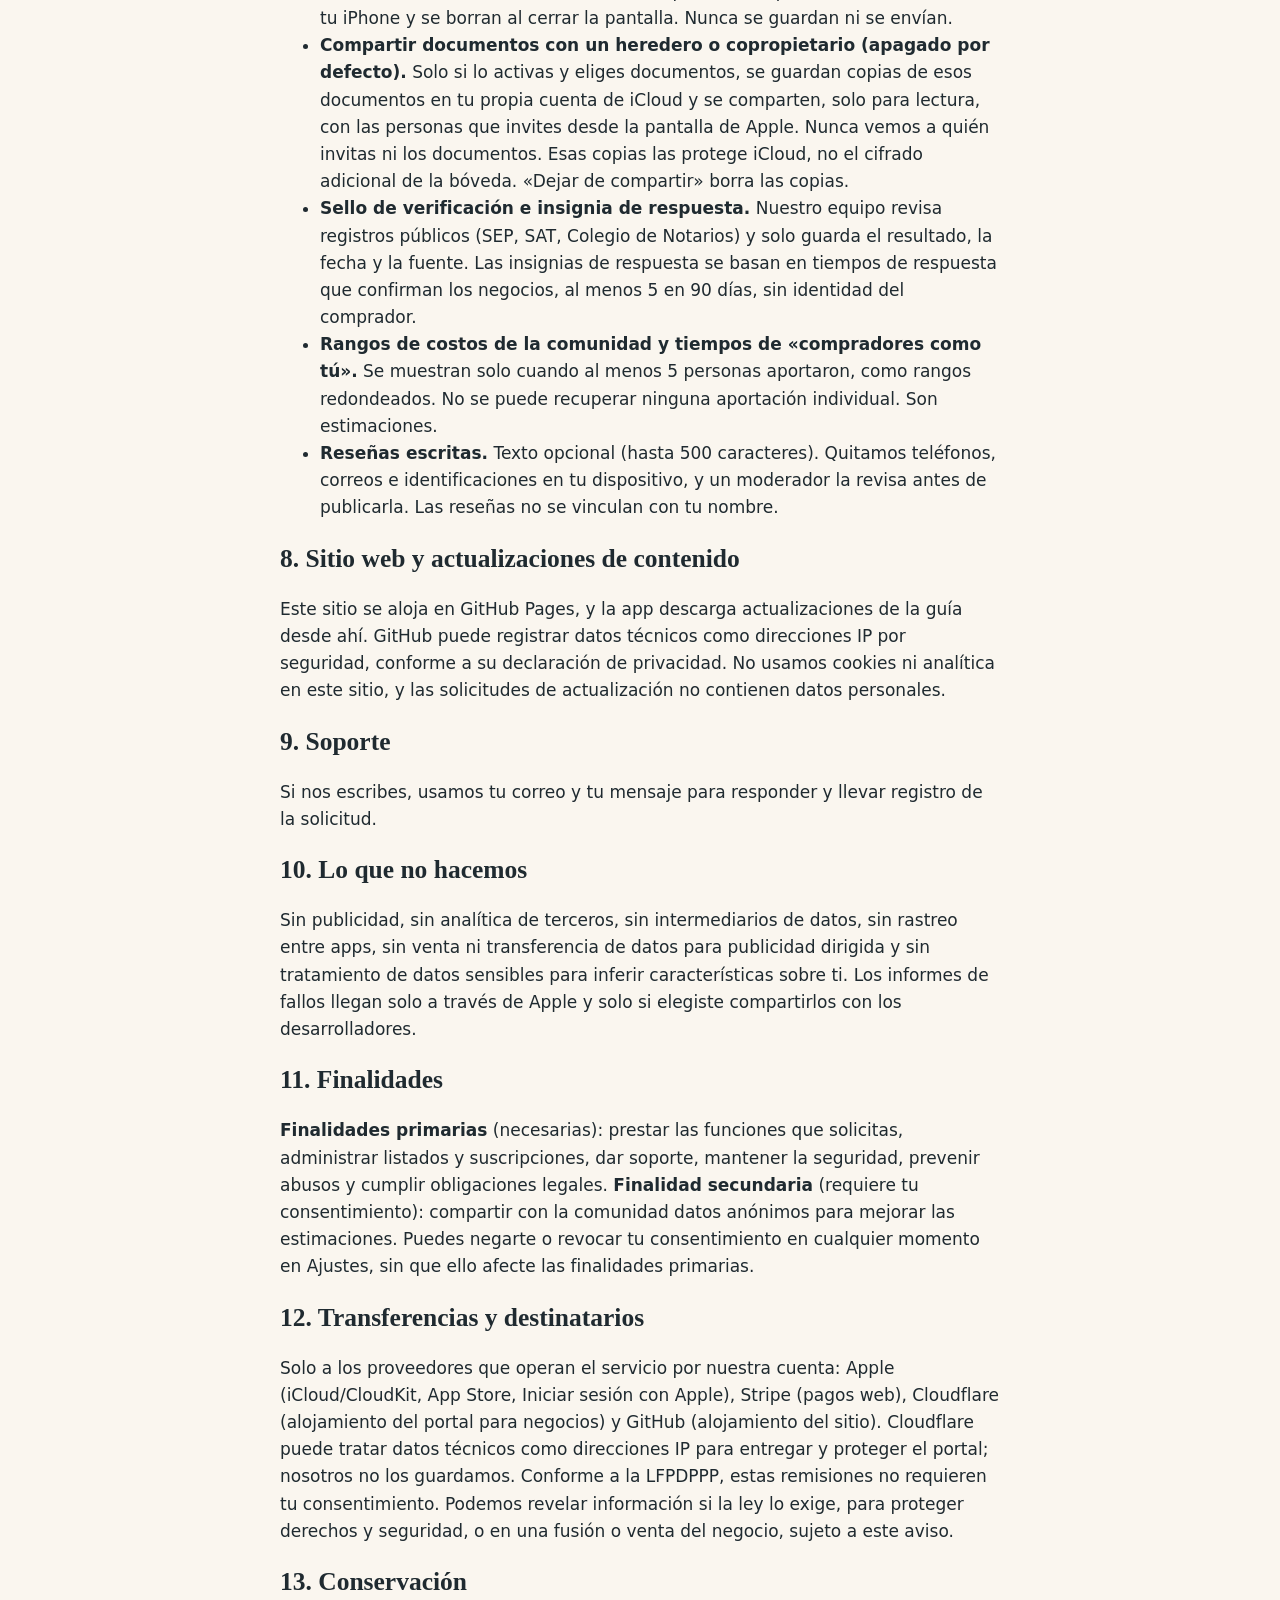
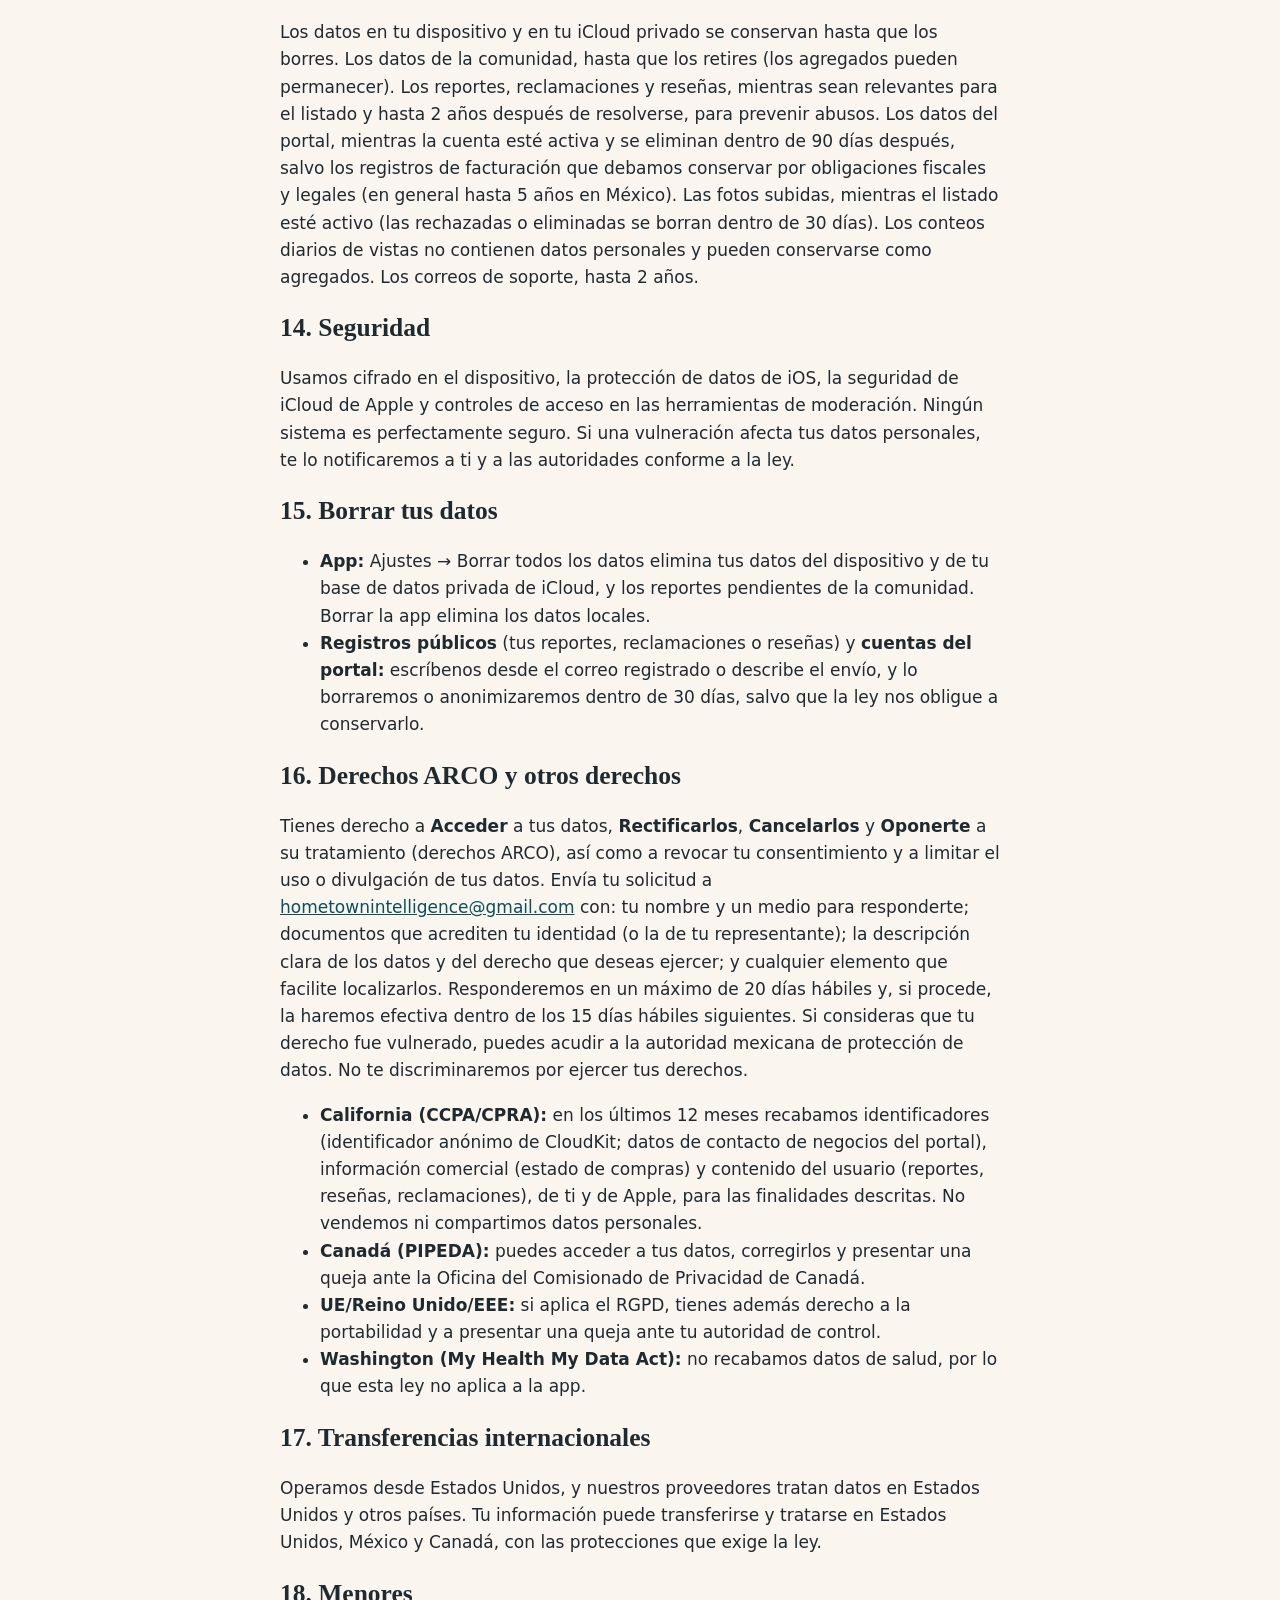
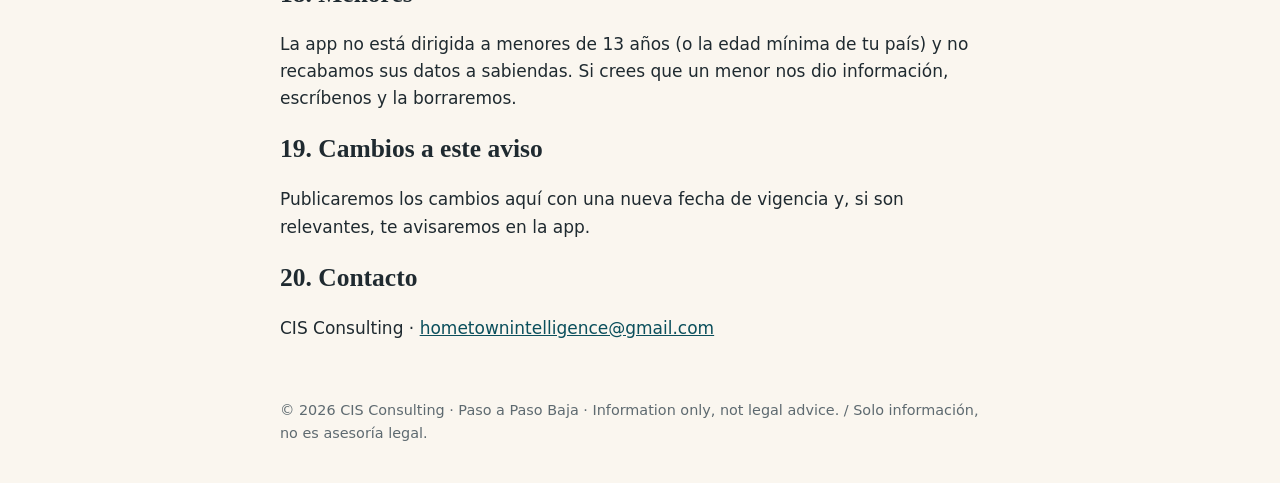
==== commit 44a647fe: "Privacy: 10x features (closing-day Live Activity, meeting mode, red-flag check, heir sharing, verifi" ====
--- a/privacy.html
+++ b/privacy.html
@@ -17,6 +17,7 @@
 <h2>6. Purchases</h2><p>In-app purchases and subscriptions are processed by Apple. We don't receive your payment card details. The app checks your purchase status on your device, and we may receive purchase and subscription status information from Apple (not linked to your identity) to provide and support what you bought.</p>
 <h2>7. Business portal (businesses only)</h2><p>Businesses that manage a listing sign in with Sign in with Apple. We process the business contact information you provide (business name, contact name, phone, email, website, address, category, service areas, profile content, and the logo and photos you upload) to publish and manage the listing, verify claims and provide Pro features. Web Pro payments are processed by Stripe, which receives your payment details under <a href="https://stripe.com/privacy">Stripe's Privacy Policy</a>; we receive only billing status and limited details (such as the last four digits and expiry). Photos and logos are reviewed by our staff before they appear; only approved images are shown, and you can remove them at any time. Approved listing information, including your public listing page (for example <code>/p/your-listing</code>), the verified badge and QR code, is, by design, public.</p>
 <h2>7a. Anonymous listing view counts</h2><p>When someone opens a business's public listing page or listing screen in the app, we add one to that listing's view total for the day. We store only the listing, the date (day only) and the count. We don't store who viewed it, IP addresses, device or account identifiers, cookies, the time of day or where the visitor came from, and counts can't be linked to anyone. The app sends at most one count per listing per day and includes only the listing id. Businesses see only totals.</p>
+<h2>7b. Closing day, meetings, document sharing, badges and reviews</h2><ul><li><strong>Closing-day tracker (Live Activity).</strong> If you start it, your Lock Screen shows which closing checkpoint you're on. It holds only the checkpoint number and a timer. It never includes names, amounts or addresses, and nothing is sent to us.</li><li><strong>Bilingual meeting mode.</strong> Speech is recognized and translated on your iPhone. The agenda checkmarks exist only while the screen is open. Nothing is recorded, stored or sent.</li><li><strong>Deal red-flag check.</strong> Your answers stay in memory on your iPhone and are cleared when you close the screen. They are never saved or sent.</li><li><strong>Sharing documents with an heir or co-owner (off by default).</strong> Only if you turn it on and choose documents, copies of those documents are stored in your own iCloud account and shared, read-only, with the people you invite through Apple's sharing screen. We never see who you invite or the documents. Those copies are protected by iCloud, not by the vault's additional encryption. "Stop sharing" deletes the copies.</li><li><strong>Verified seal and reply badge.</strong> Our staff check public registries (SEP, SAT, Colegio de Notarios) and store only the result, the date and the source. Reply badges come from reply times businesses confirm, at least 5 in 90 days, with no buyer identity.</li><li><strong>Community fee ranges and "buyers like you" timelines.</strong> Shown only when at least 5 people contributed, as rounded ranges. Single contributions can't be recovered. They are estimates.</li><li><strong>Written reviews.</strong> Optional text (up to 500 characters). We remove phone numbers, emails and IDs on your device, and a moderator reviews it before it appears. Reviews aren't linked to your name.</li></ul>
 <h2>8. Website and content updates</h2><p>This website is hosted on GitHub Pages, and the app downloads guide updates from it. GitHub may log technical data such as IP addresses for security, under <a href="https://docs.github.com/site-policy/privacy-policies/github-general-privacy-statement">GitHub's privacy statement</a>. We don't use cookies or analytics on this site, and content update requests contain no personal data.</p>
 <h2>9. Support</h2><p>If you email us, we use your email address and message to respond and keep records of the request.</p>
 <h2>10. What we don't do</h2><p>No advertising, no third-party analytics, no data brokers, no cross-app tracking, no sale or sharing of personal information for targeted advertising, and no use of sensitive personal information to infer characteristics about you. Crash reports come only through Apple, and only if you've chosen to share them with developers.</p>
@@ -53,6 +54,7 @@
 <h2>6. Compras</h2><p>Apple procesa las compras y suscripciones dentro de la app. No recibimos los datos de tu tarjeta. La app verifica tus compras en el dispositivo, y podemos recibir de Apple el estado de compras y suscripciones (no vinculado a tu identidad) para darte lo que compraste y soporte.</p>
 <h2>7. Portal para negocios (solo negocios)</h2><p>Los negocios que administran un listado inician sesión con Iniciar sesión con Apple. Tratamos los datos de contacto del negocio que proporcionas (nombre del negocio, nombre de contacto, teléfono, correo, sitio web, dirección, categoría, zonas de servicio, contenido del perfil, y el logo y las fotos que subas) para publicar y administrar el listado, verificar reclamaciones y prestar las funciones Pro. Los pagos Pro en la web los procesa Stripe, que recibe tus datos de pago conforme a su <a href="https://stripe.com/mx/privacy">Política de privacidad</a>; nosotros recibimos solo el estado de facturación y datos limitados (como los últimos cuatro dígitos y la vigencia). Nuestro equipo revisa las fotos y logos antes de mostrarlos; solo se muestran las imágenes aprobadas y puedes eliminarlas en cualquier momento. La información aprobada del listado, incluida tu página pública (por ejemplo <code>/p/tu-listado</code>), la insignia de verificado y el código QR, es pública por diseño.</p>
 <h2>7a. Conteo anónimo de vistas de listados</h2><p>Cuando alguien abre la página pública de un negocio o su ficha en la app, sumamos uno al total de vistas de ese día. Solo guardamos el listado, la fecha (solo el día) y el número. No guardamos quién lo vio, direcciones IP, identificadores de dispositivo o cuenta, cookies, la hora ni de dónde llegó, y los conteos no pueden vincularse con nadie. La app envía como máximo un conteo por listado al día y solo incluye el identificador del listado. Los negocios solo ven totales.</p>
+<h2>7b. Día de la firma, reuniones, documentos compartidos, insignias y reseñas</h2><ul><li><strong>Seguimiento del día de la firma (Actividad en vivo).</strong> Si lo inicias, tu pantalla bloqueada muestra en qué punto de la firma vas. Solo contiene el número del punto y un cronómetro. Nunca incluye nombres, montos ni direcciones, y no se nos envía nada.</li><li><strong>Modo reunión bilingüe.</strong> La voz se reconoce y traduce en tu iPhone. Las marcas de la agenda existen solo mientras la pantalla está abierta. No se graba, guarda ni envía nada.</li><li><strong>Revisión de señales de alerta.</strong> Tus respuestas se quedan en la memoria de tu iPhone y se borran al cerrar la pantalla. Nunca se guardan ni se envían.</li><li><strong>Compartir documentos con un heredero o copropietario (apagado por defecto).</strong> Solo si lo activas y eliges documentos, se guardan copias de esos documentos en tu propia cuenta de iCloud y se comparten, solo para lectura, con las personas que invites desde la pantalla de Apple. Nunca vemos a quién invitas ni los documentos. Esas copias las protege iCloud, no el cifrado adicional de la bóveda. «Dejar de compartir» borra las copias.</li><li><strong>Sello de verificación e insignia de respuesta.</strong> Nuestro equipo revisa registros públicos (SEP, SAT, Colegio de Notarios) y solo guarda el resultado, la fecha y la fuente. Las insignias de respuesta se basan en tiempos de respuesta que confirman los negocios, al menos 5 en 90 días, sin identidad del comprador.</li><li><strong>Rangos de costos de la comunidad y tiempos de «compradores como tú».</strong> Se muestran solo cuando al menos 5 personas aportaron, como rangos redondeados. No se puede recuperar ninguna aportación individual. Son estimaciones.</li><li><strong>Reseñas escritas.</strong> Texto opcional (hasta 500 caracteres). Quitamos teléfonos, correos e identificaciones en tu dispositivo, y un moderador la revisa antes de publicarla. Las reseñas no se vinculan con tu nombre.</li></ul>
 <h2>8. Sitio web y actualizaciones de contenido</h2><p>Este sitio se aloja en GitHub Pages, y la app descarga actualizaciones de la guía desde ahí. GitHub puede registrar datos técnicos como direcciones IP por seguridad, conforme a su declaración de privacidad. No usamos cookies ni analítica en este sitio, y las solicitudes de actualización no contienen datos personales.</p>
 <h2>9. Soporte</h2><p>Si nos escribes, usamos tu correo y tu mensaje para responder y llevar registro de la solicitud.</p>
 <h2>10. Lo que no hacemos</h2><p>Sin publicidad, sin analítica de terceros, sin intermediarios de datos, sin rastreo entre apps, sin venta ni transferencia de datos para publicidad dirigida y sin tratamiento de datos sensibles para inferir características sobre ti. Los informes de fallos llegan solo a través de Apple y solo si elegiste compartirlos con los desarrolladores.</p>
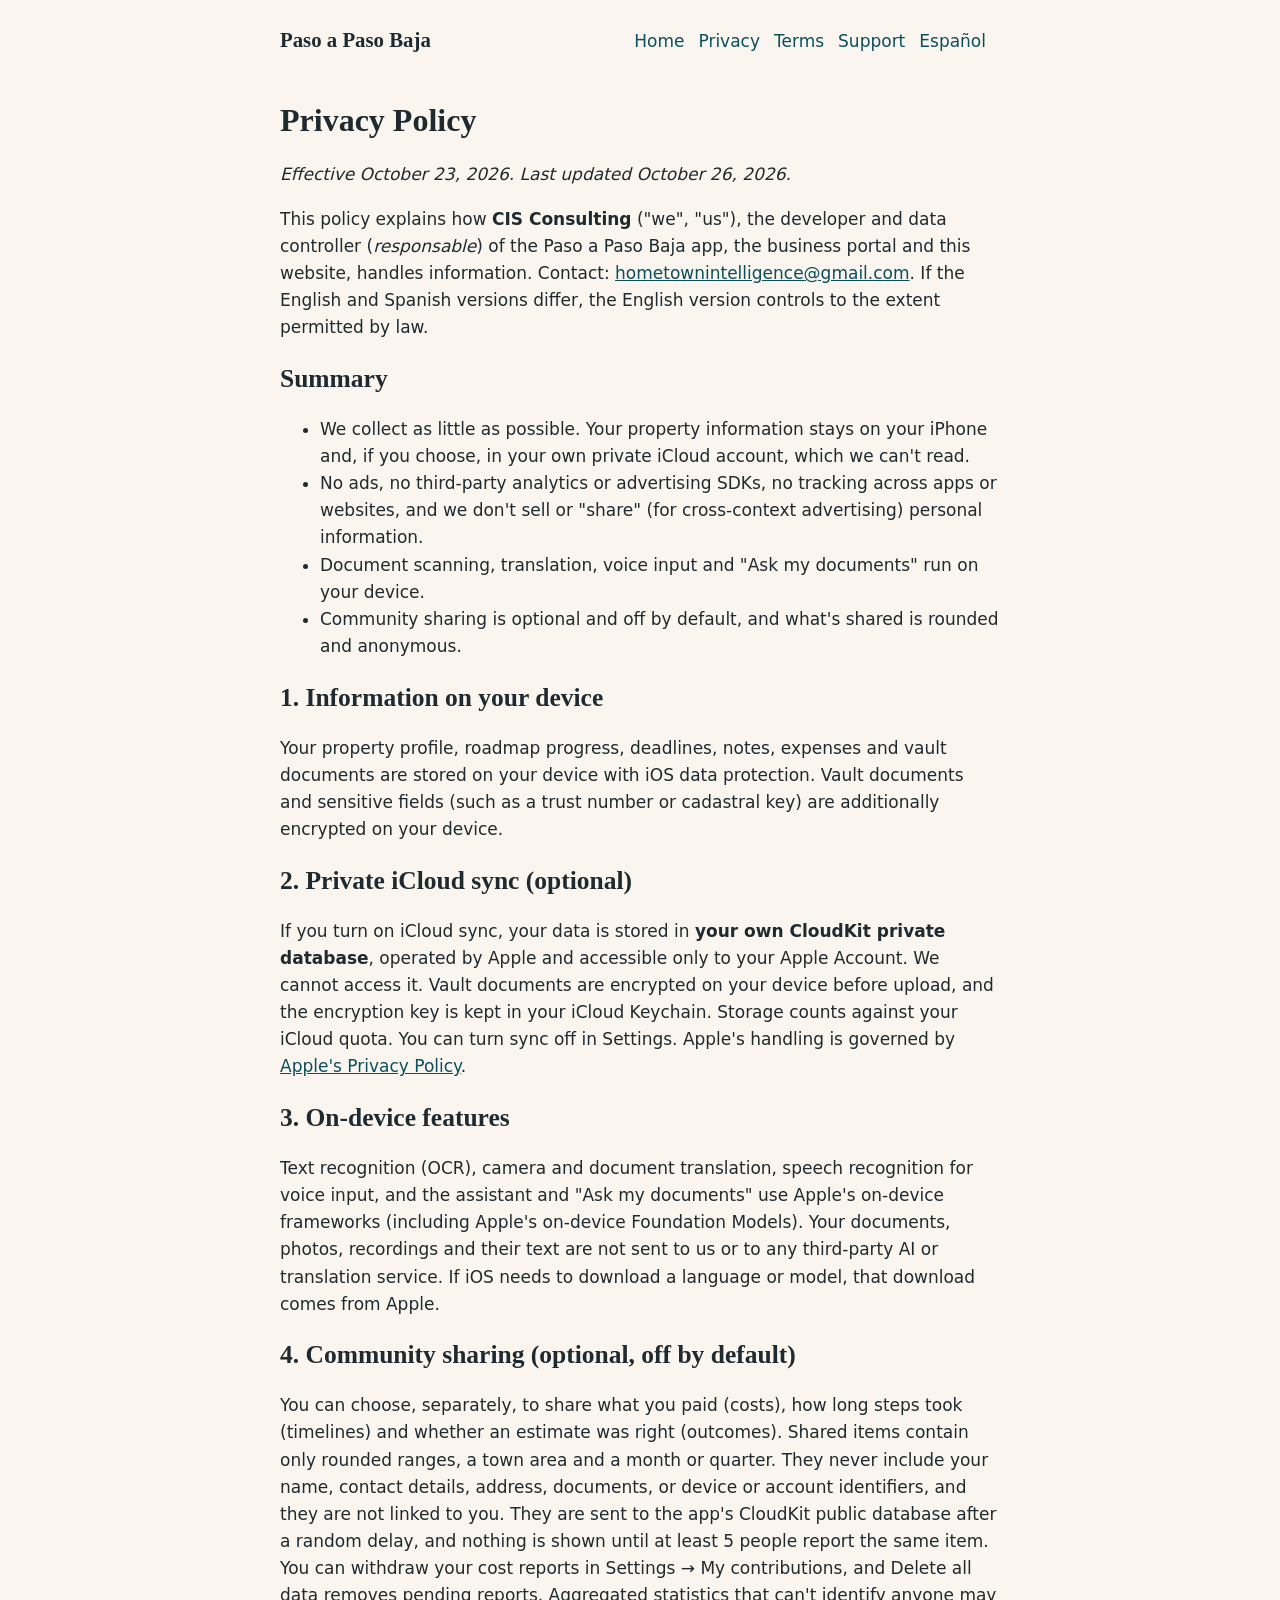
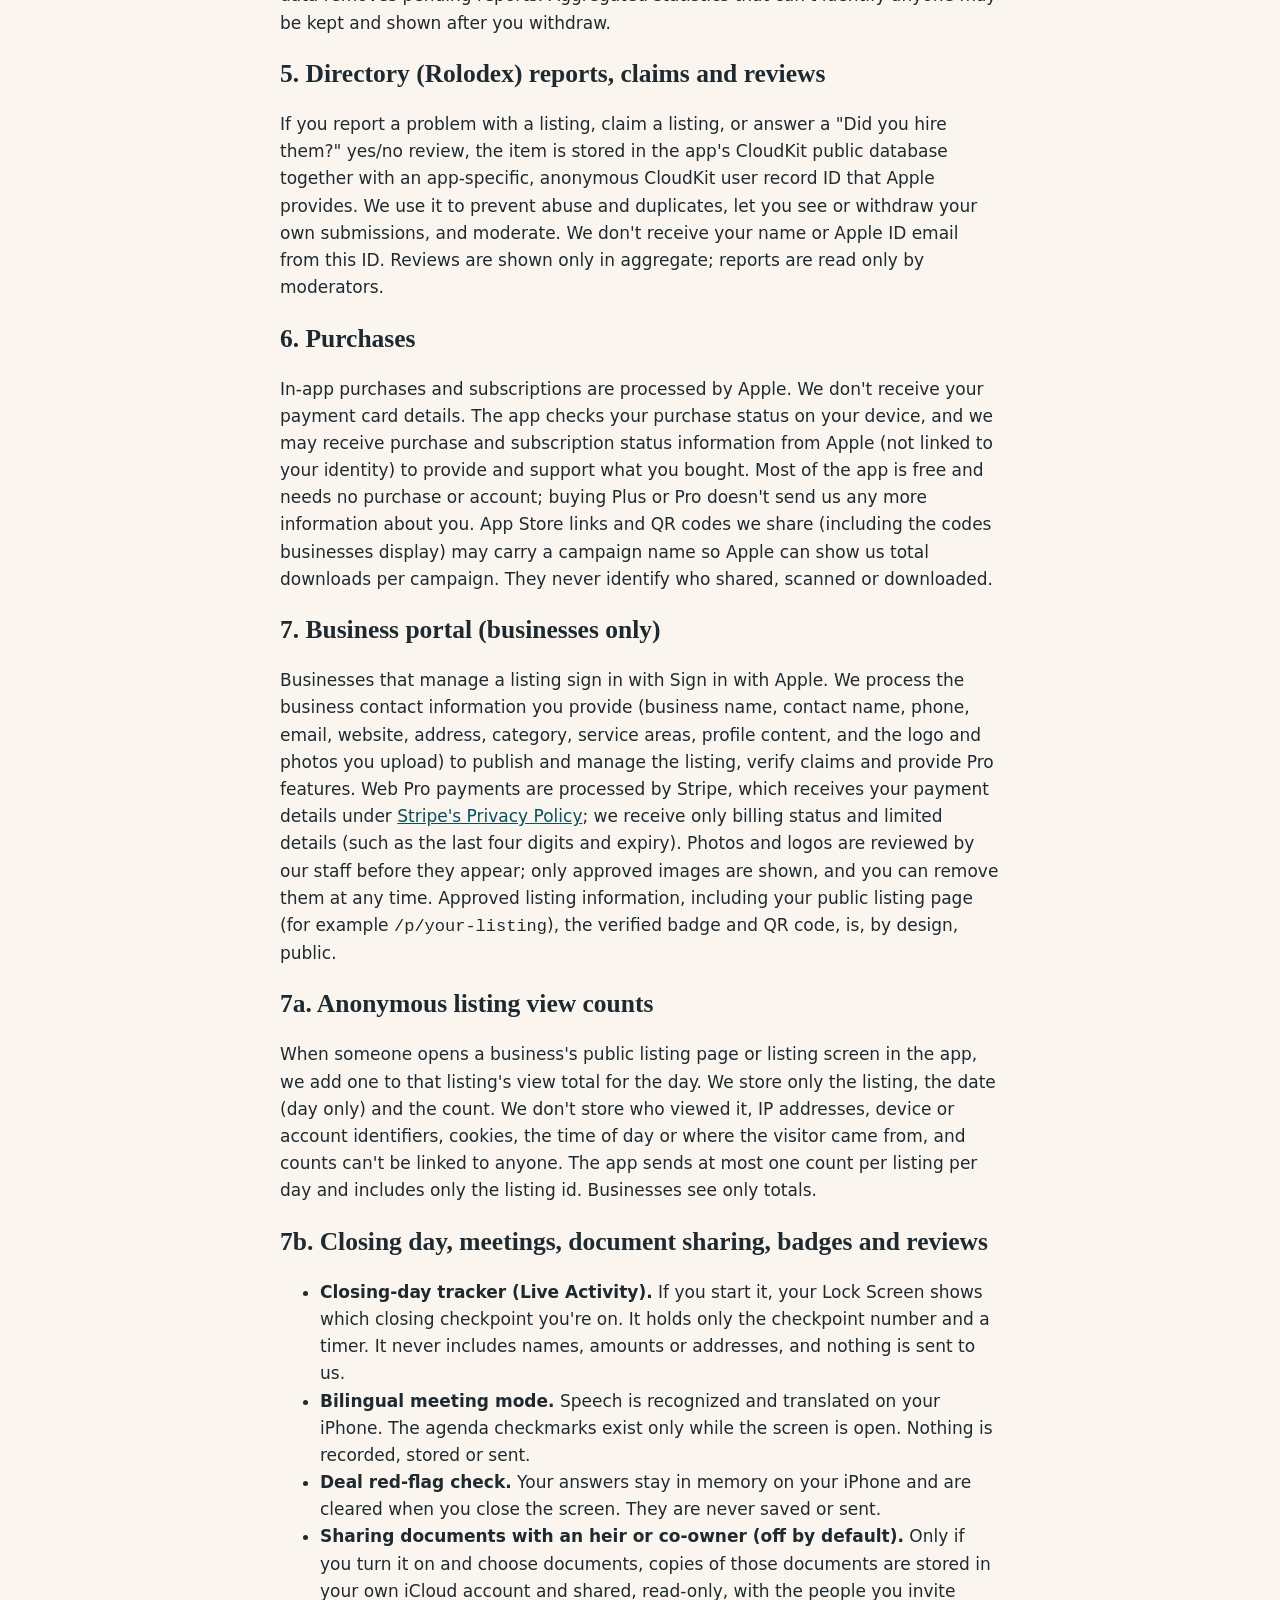
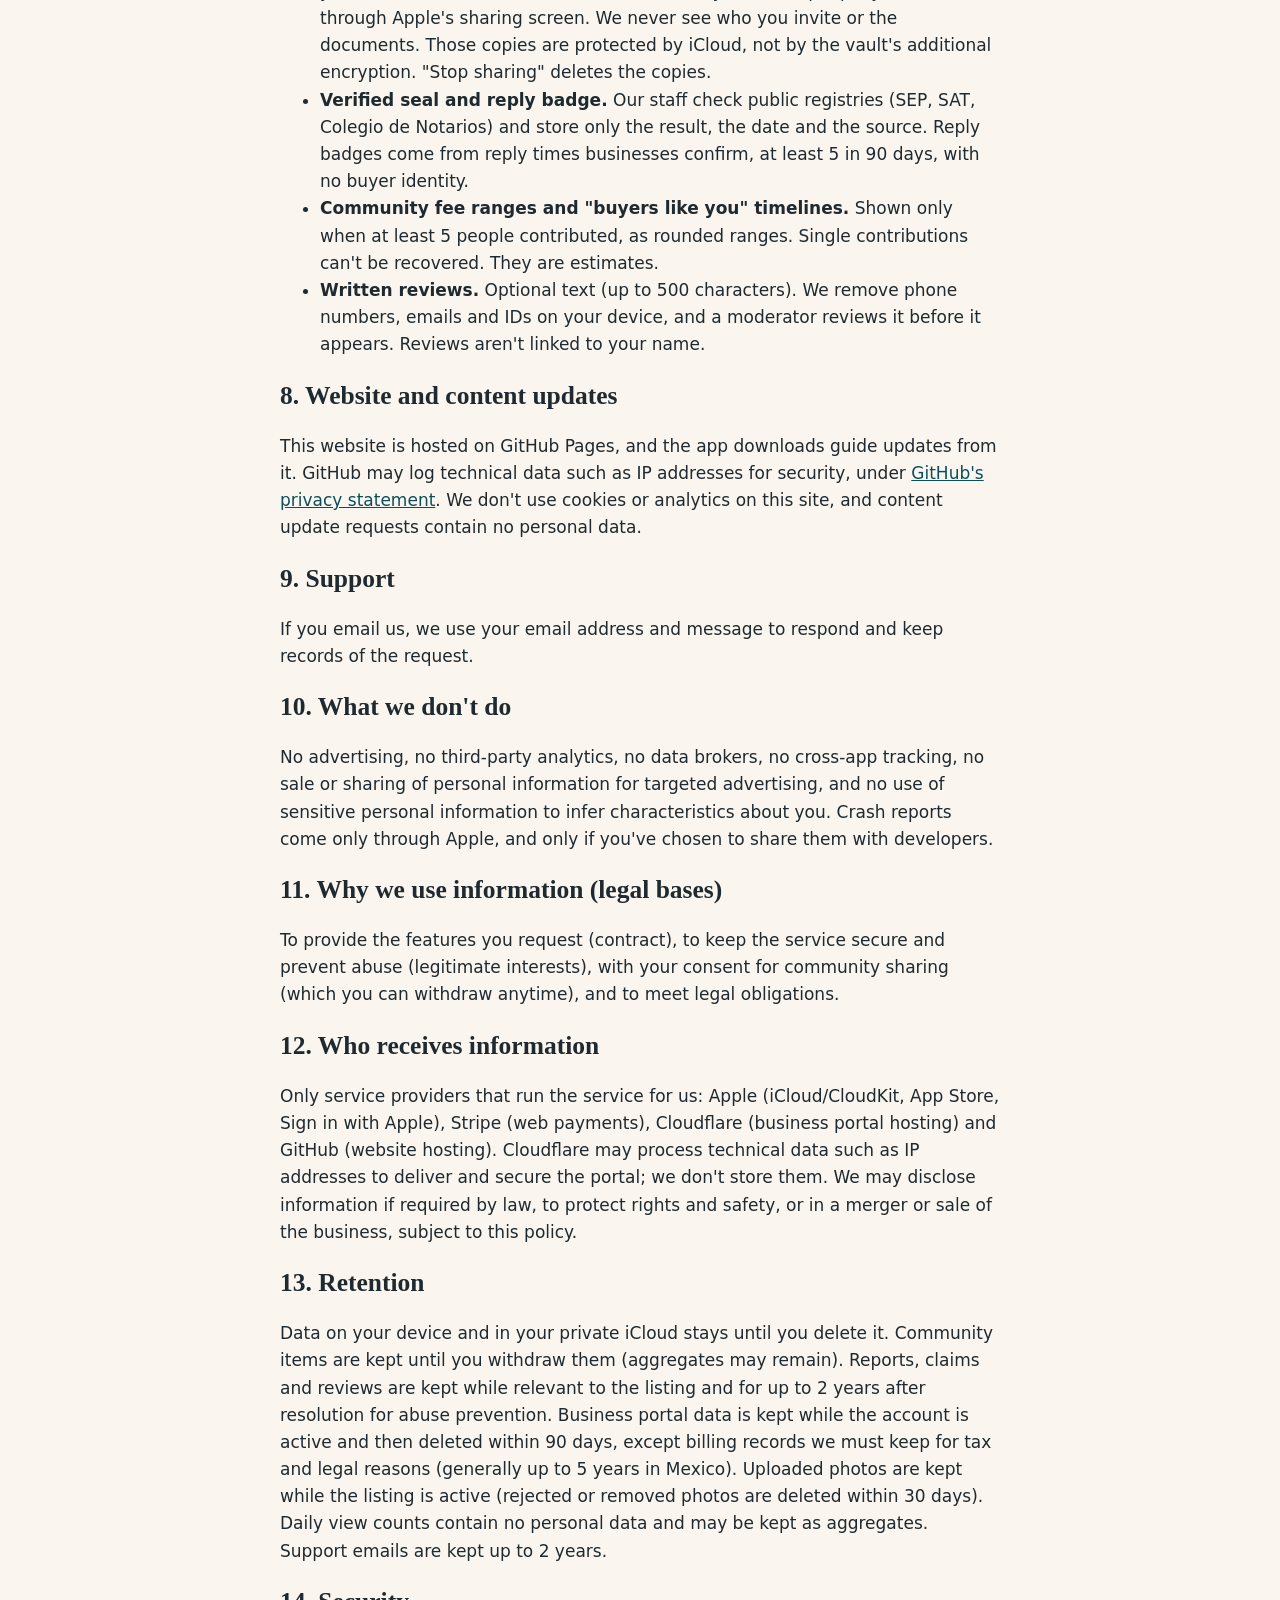
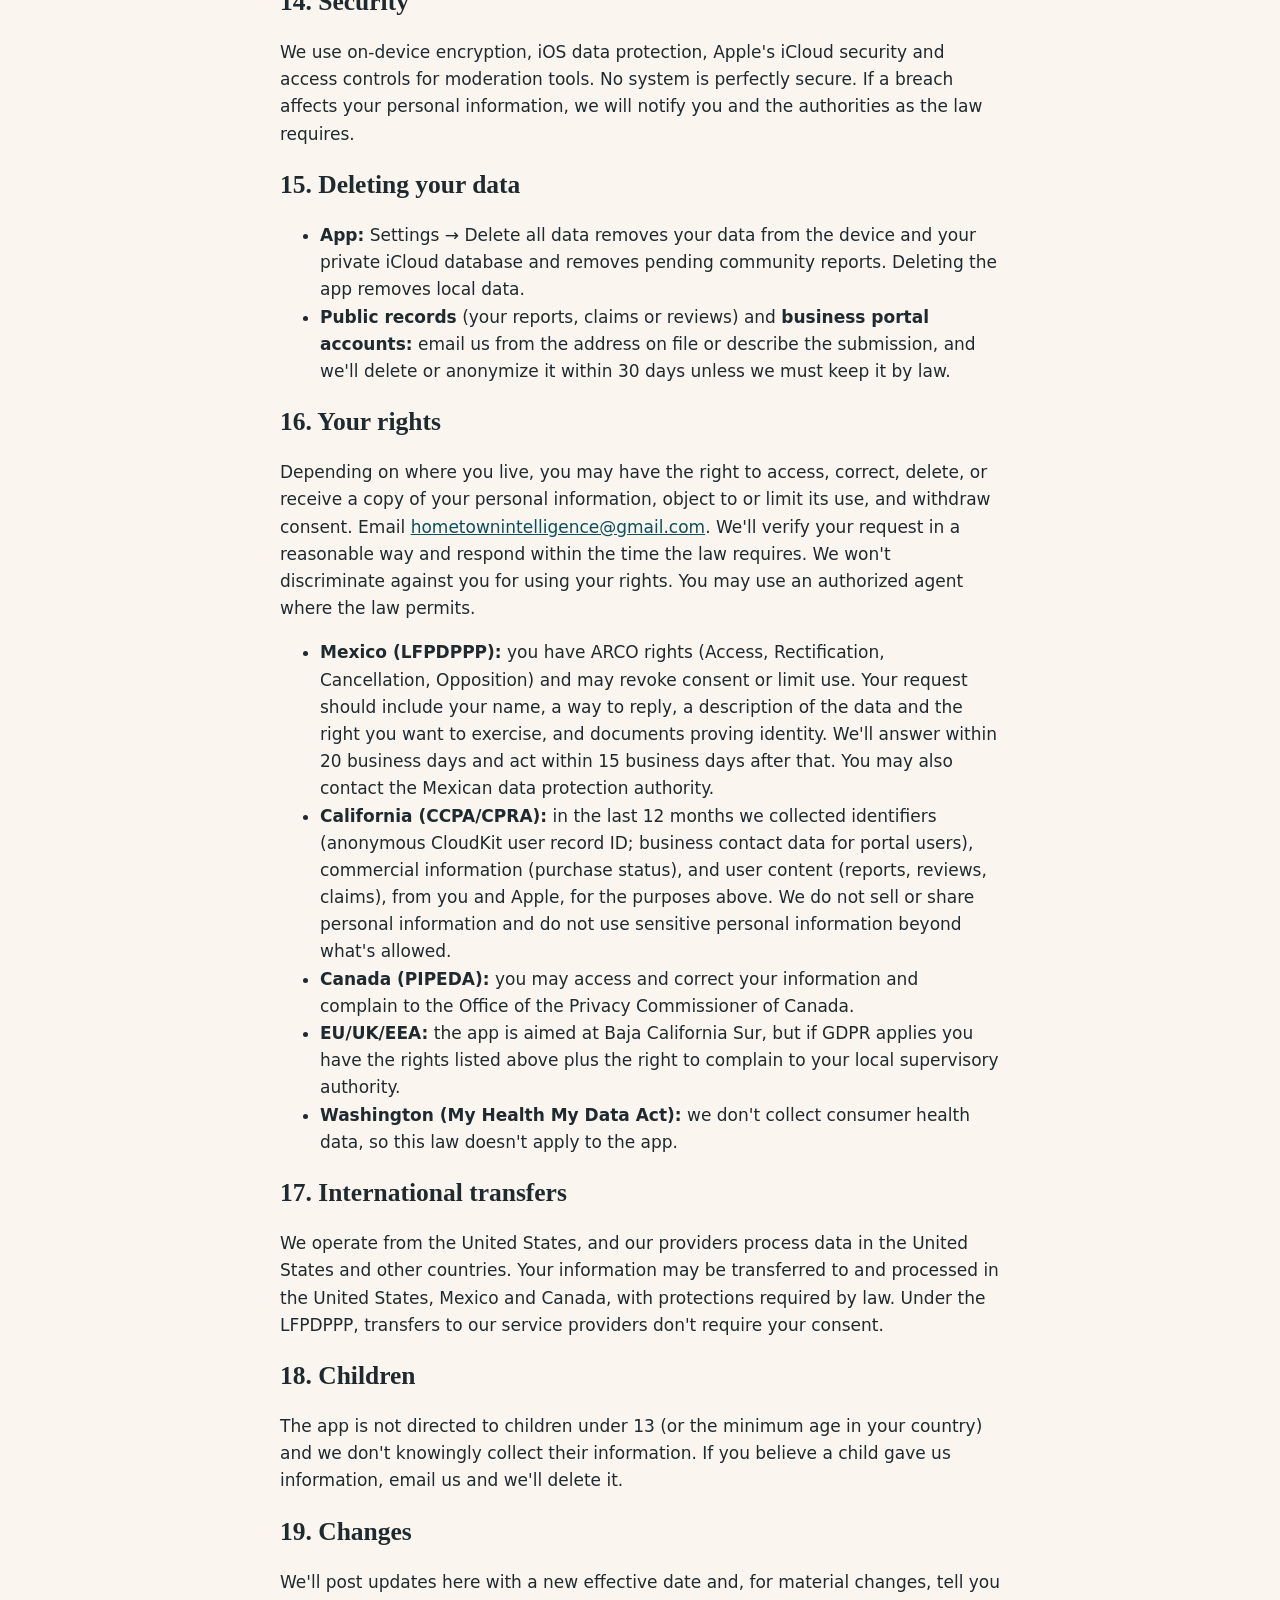
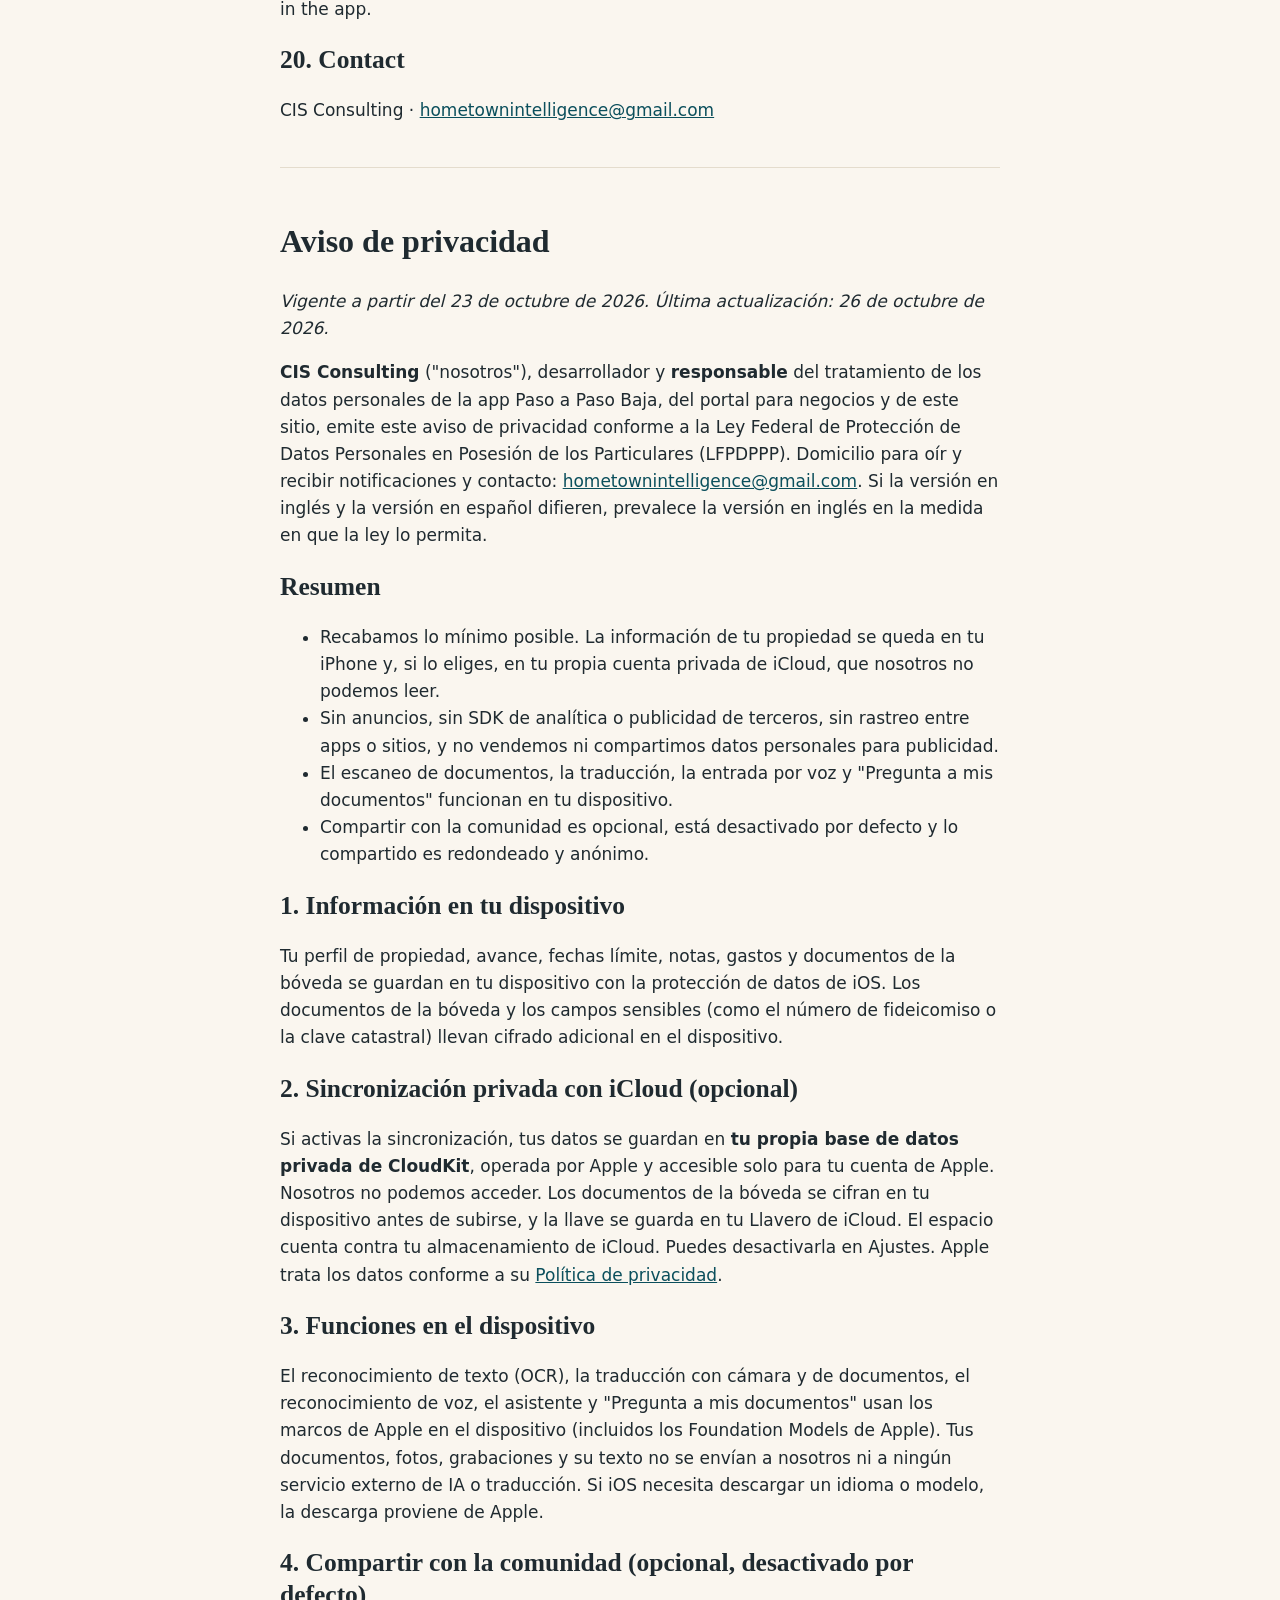
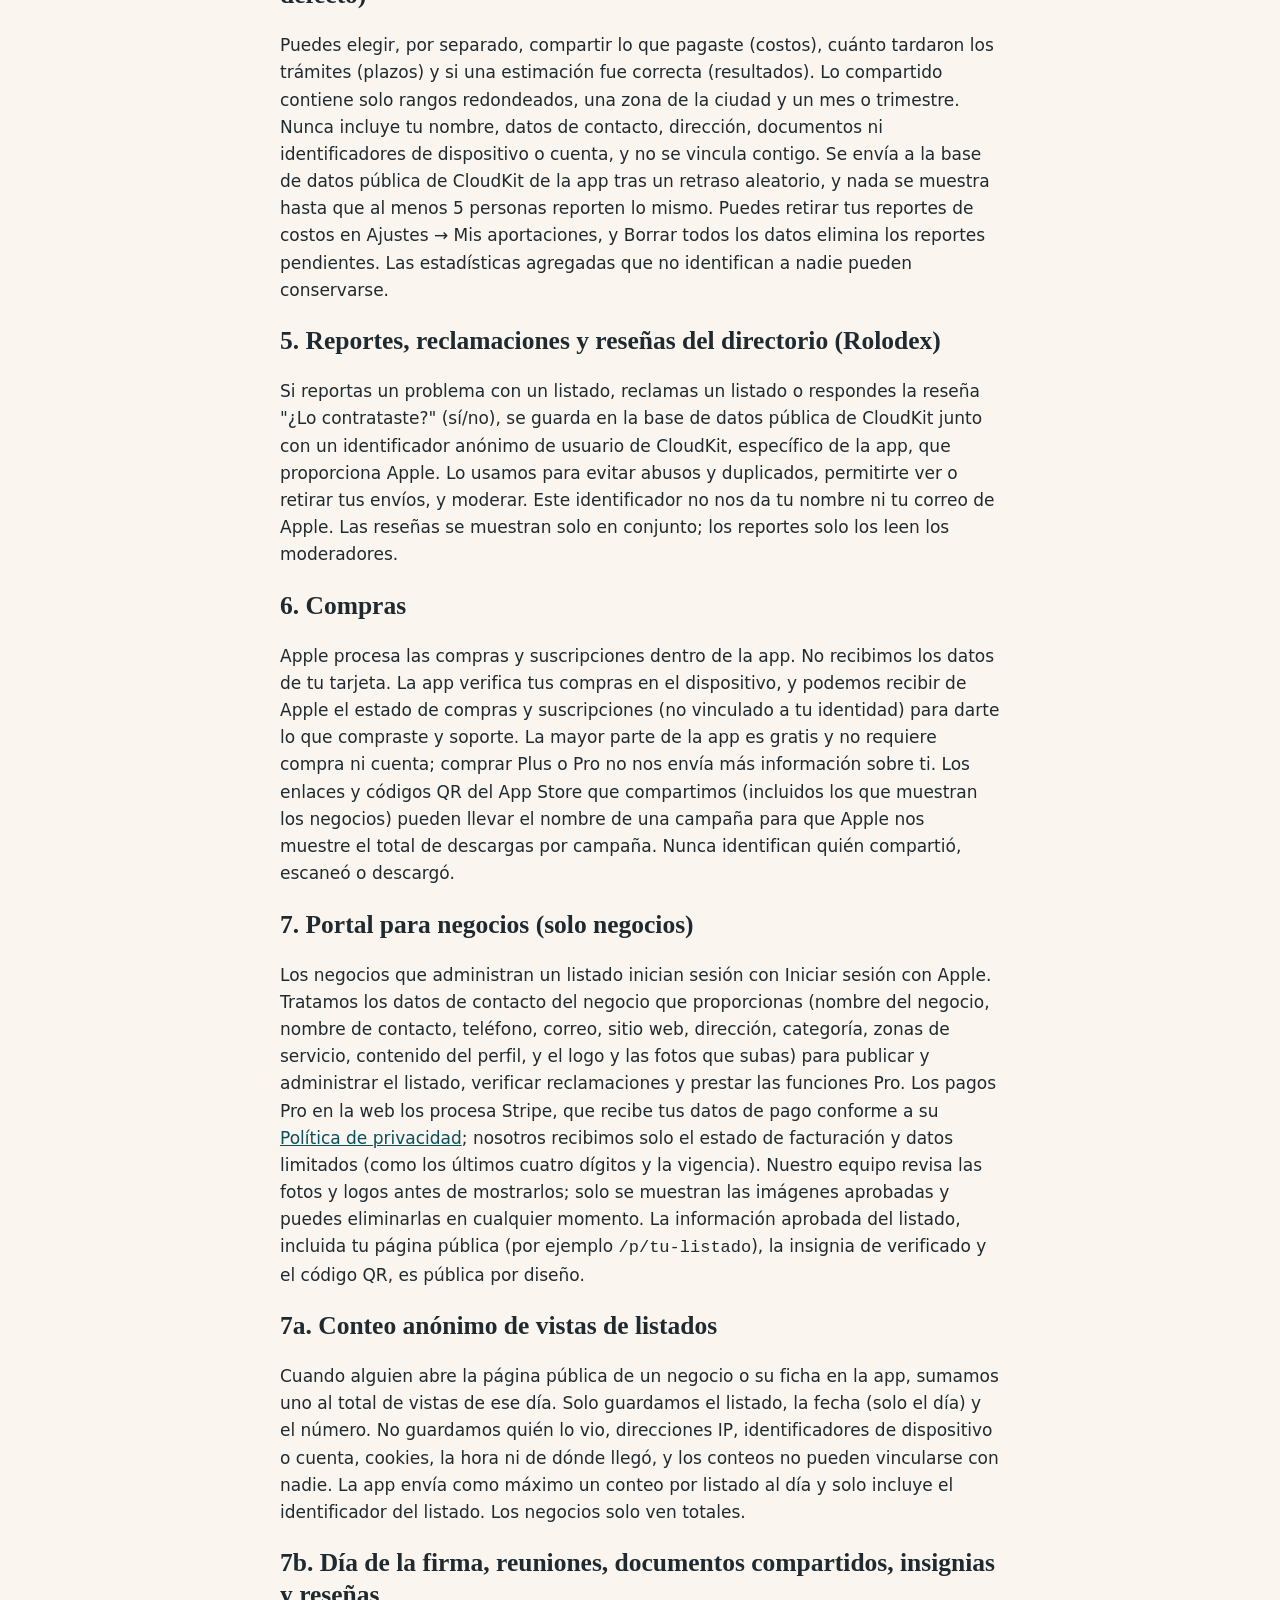
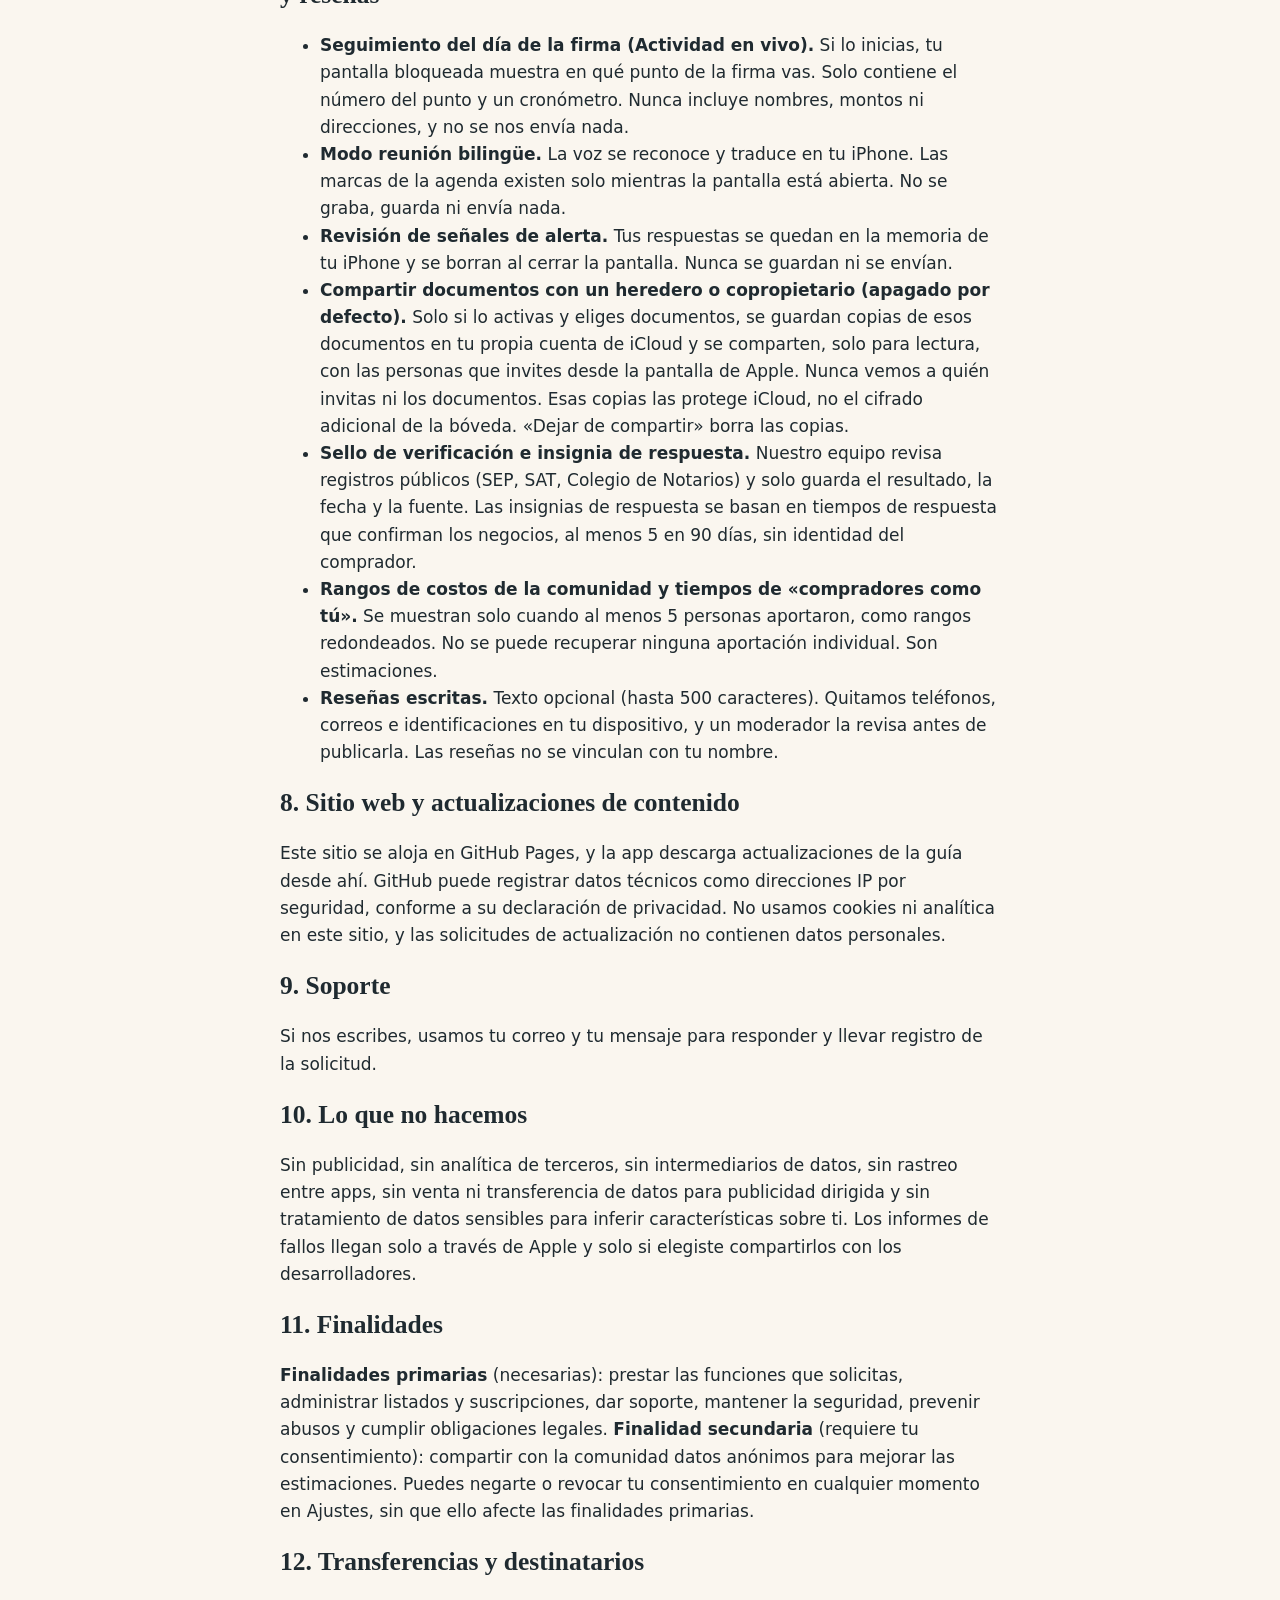
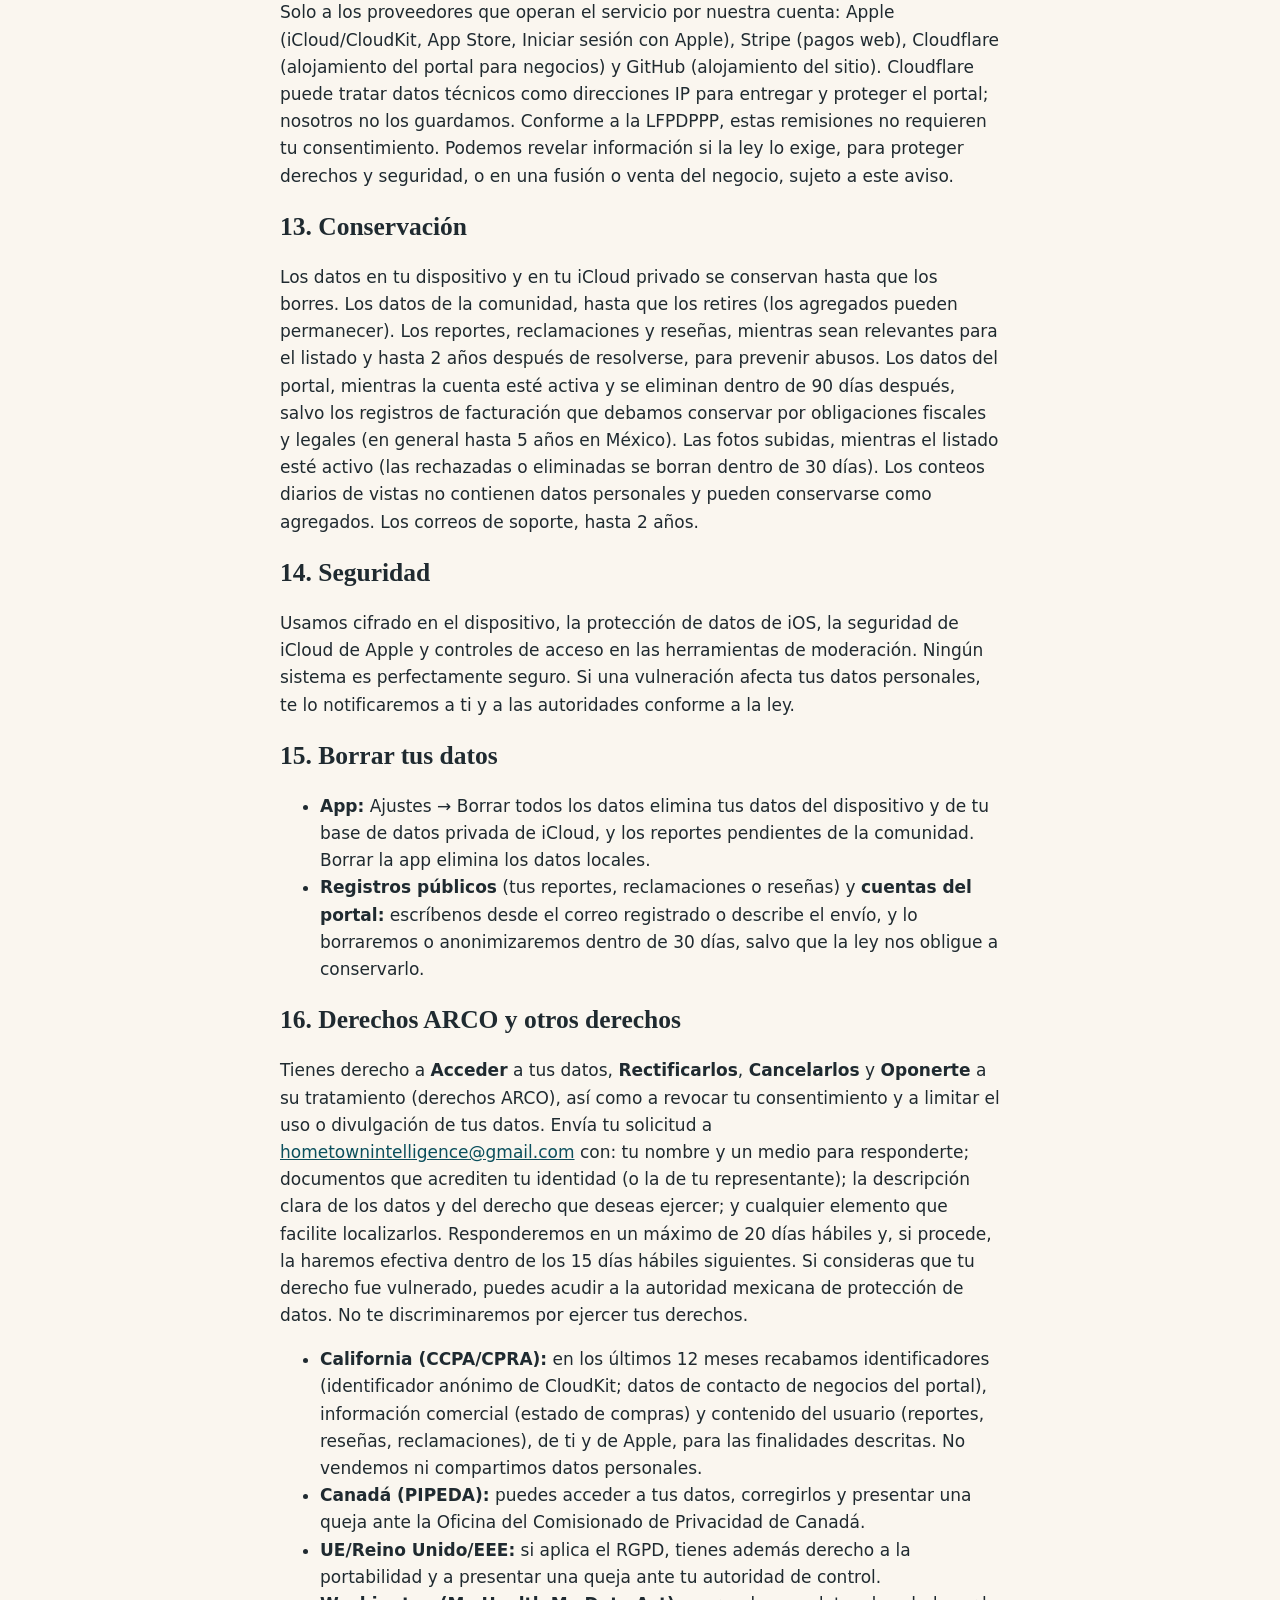
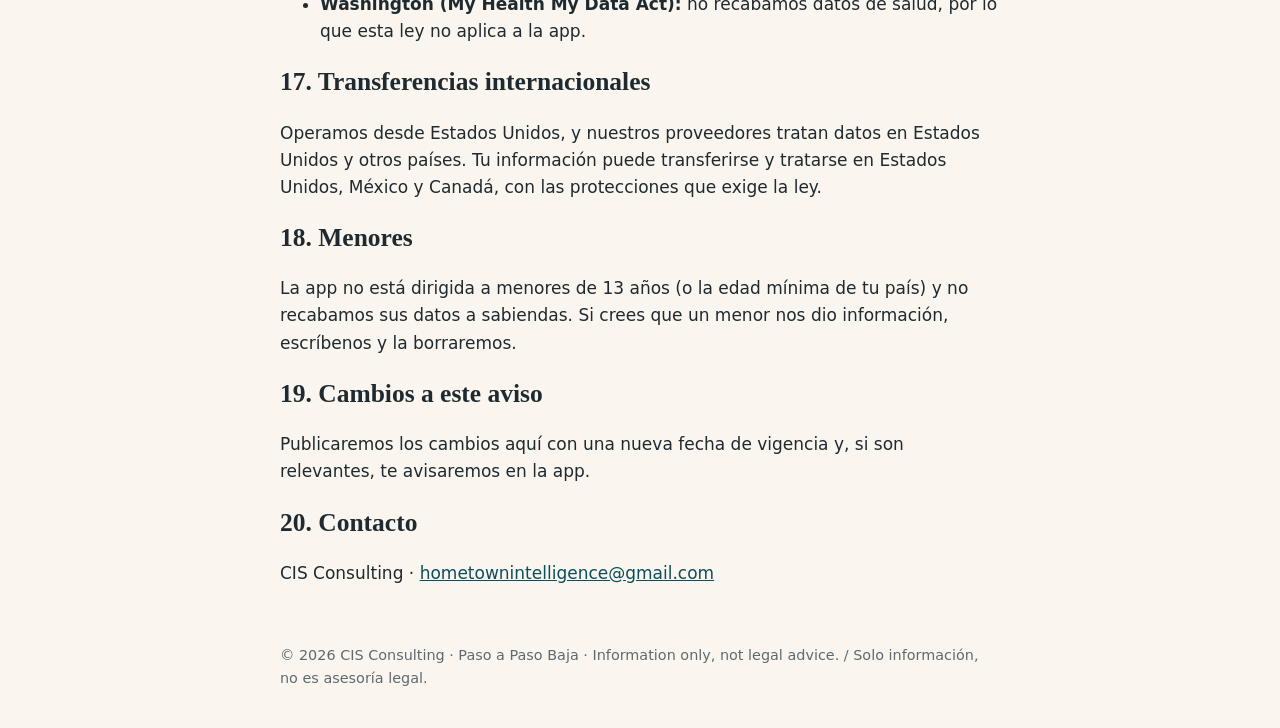
==== commit 2898a830: "Terms and Privacy: free core, Plus and business Pro; retire Buyer, Owner and Lifetime Owner (EN/ES)" ====
--- a/privacy.html
+++ b/privacy.html
@@ -2,7 +2,7 @@
 <title>Privacy Policy · Paso a Paso Baja</title><meta name="description" content="Paso a Paso Baja: a step-by-step roadmap for buying, building, and owning property in Baja California Sur.">
 <link rel="stylesheet" href="style.css"></head><body>
 <header><a class="brand" href="./">Paso a Paso Baja</a><nav><a href="./">Home</a><a href="privacy.html">Privacy</a><a href="terms.html">Terms</a><a href="support.html">Support</a><a href="#es">Español</a></nav></header><main>
-<h1>Privacy Policy</h1><p><em>Effective October 23, 2026. Last updated October 23, 2026.</em></p>
+<h1>Privacy Policy</h1><p><em>Effective October 23, 2026. Last updated October 26, 2026.</em></p>
 <p>This policy explains how <strong>CIS Consulting</strong> ("we", "us"), the developer and data controller (<em>responsable</em>) of the Paso a Paso Baja app, the business portal and this website, handles information. Contact: <a href="mailto:hometownintelligence@gmail.com">hometownintelligence@gmail.com</a>. If the English and Spanish versions differ, the English version controls to the extent permitted by law.</p>
 <h2>Summary</h2><ul>
 <li>We collect as little as possible. Your property information stays on your iPhone and, if you choose, in your own private iCloud account, which we can't read.</li>
@@ -14,7 +14,7 @@
 <h2>3. On-device features</h2><p>Text recognition (OCR), camera and document translation, speech recognition for voice input, and the assistant and "Ask my documents" use Apple's on-device frameworks (including Apple's on-device Foundation Models). Your documents, photos, recordings and their text are not sent to us or to any third-party AI or translation service. If iOS needs to download a language or model, that download comes from Apple.</p>
 <h2>4. Community sharing (optional, off by default)</h2><p>You can choose, separately, to share what you paid (costs), how long steps took (timelines) and whether an estimate was right (outcomes). Shared items contain only rounded ranges, a town area and a month or quarter. They never include your name, contact details, address, documents, or device or account identifiers, and they are not linked to you. They are sent to the app's CloudKit public database after a random delay, and nothing is shown until at least 5 people report the same item. You can withdraw your cost reports in Settings → My contributions, and Delete all data removes pending reports. Aggregated statistics that can't identify anyone may be kept and shown after you withdraw.</p>
 <h2>5. Directory (Rolodex) reports, claims and reviews</h2><p>If you report a problem with a listing, claim a listing, or answer a "Did you hire them?" yes/no review, the item is stored in the app's CloudKit public database together with an app-specific, anonymous CloudKit user record ID that Apple provides. We use it to prevent abuse and duplicates, let you see or withdraw your own submissions, and moderate. We don't receive your name or Apple ID email from this ID. Reviews are shown only in aggregate; reports are read only by moderators.</p>
-<h2>6. Purchases</h2><p>In-app purchases and subscriptions are processed by Apple. We don't receive your payment card details. The app checks your purchase status on your device, and we may receive purchase and subscription status information from Apple (not linked to your identity) to provide and support what you bought.</p>
+<h2>6. Purchases</h2><p>In-app purchases and subscriptions are processed by Apple. We don't receive your payment card details. The app checks your purchase status on your device, and we may receive purchase and subscription status information from Apple (not linked to your identity) to provide and support what you bought. Most of the app is free and needs no purchase or account; buying Plus or Pro doesn't send us any more information about you. App Store links and QR codes we share (including the codes businesses display) may carry a campaign name so Apple can show us total downloads per campaign. They never identify who shared, scanned or downloaded.</p>
 <h2>7. Business portal (businesses only)</h2><p>Businesses that manage a listing sign in with Sign in with Apple. We process the business contact information you provide (business name, contact name, phone, email, website, address, category, service areas, profile content, and the logo and photos you upload) to publish and manage the listing, verify claims and provide Pro features. Web Pro payments are processed by Stripe, which receives your payment details under <a href="https://stripe.com/privacy">Stripe's Privacy Policy</a>; we receive only billing status and limited details (such as the last four digits and expiry). Photos and logos are reviewed by our staff before they appear; only approved images are shown, and you can remove them at any time. Approved listing information, including your public listing page (for example <code>/p/your-listing</code>), the verified badge and QR code, is, by design, public.</p>
 <h2>7a. Anonymous listing view counts</h2><p>When someone opens a business's public listing page or listing screen in the app, we add one to that listing's view total for the day. We store only the listing, the date (day only) and the count. We don't store who viewed it, IP addresses, device or account identifiers, cookies, the time of day or where the visitor came from, and counts can't be linked to anyone. The app sends at most one count per listing per day and includes only the listing id. Businesses see only totals.</p>
 <h2>7b. Closing day, meetings, document sharing, badges and reviews</h2><ul><li><strong>Closing-day tracker (Live Activity).</strong> If you start it, your Lock Screen shows which closing checkpoint you're on. It holds only the checkpoint number and a timer. It never includes names, amounts or addresses, and nothing is sent to us.</li><li><strong>Bilingual meeting mode.</strong> Speech is recognized and translated on your iPhone. The agenda checkmarks exist only while the screen is open. Nothing is recorded, stored or sent.</li><li><strong>Deal red-flag check.</strong> Your answers stay in memory on your iPhone and are cleared when you close the screen. They are never saved or sent.</li><li><strong>Sharing documents with an heir or co-owner (off by default).</strong> Only if you turn it on and choose documents, copies of those documents are stored in your own iCloud account and shared, read-only, with the people you invite through Apple's sharing screen. We never see who you invite or the documents. Those copies are protected by iCloud, not by the vault's additional encryption. "Stop sharing" deletes the copies.</li><li><strong>Verified seal and reply badge.</strong> Our staff check public registries (SEP, SAT, Colegio de Notarios) and store only the result, the date and the source. Reply badges come from reply times businesses confirm, at least 5 in 90 days, with no buyer identity.</li><li><strong>Community fee ranges and "buyers like you" timelines.</strong> Shown only when at least 5 people contributed, as rounded ranges. Single contributions can't be recovered. They are estimates.</li><li><strong>Written reviews.</strong> Optional text (up to 500 characters). We remove phone numbers, emails and IDs on your device, and a moderator reviews it before it appears. Reviews aren't linked to your name.</li></ul>
@@ -39,7 +39,7 @@
 <h2>20. Contact</h2><p>CIS Consulting · <a href="mailto:hometownintelligence@gmail.com">hometownintelligence@gmail.com</a></p>
 
 <section class="lang" id="es" lang="es">
-<h1>Aviso de privacidad</h1><p><em>Vigente a partir del 23 de octubre de 2026. Última actualización: 23 de octubre de 2026.</em></p>
+<h1>Aviso de privacidad</h1><p><em>Vigente a partir del 23 de octubre de 2026. Última actualización: 26 de octubre de 2026.</em></p>
 <p><strong>CIS Consulting</strong> ("nosotros"), desarrollador y <strong>responsable</strong> del tratamiento de los datos personales de la app Paso a Paso Baja, del portal para negocios y de este sitio, emite este aviso de privacidad conforme a la Ley Federal de Protección de Datos Personales en Posesión de los Particulares (LFPDPPP). Domicilio para oír y recibir notificaciones y contacto: <a href="mailto:hometownintelligence@gmail.com">hometownintelligence@gmail.com</a>. Si la versión en inglés y la versión en español difieren, prevalece la versión en inglés en la medida en que la ley lo permita.</p>
 <h2>Resumen</h2><ul>
 <li>Recabamos lo mínimo posible. La información de tu propiedad se queda en tu iPhone y, si lo eliges, en tu propia cuenta privada de iCloud, que nosotros no podemos leer.</li>
@@ -51,7 +51,7 @@
 <h2>3. Funciones en el dispositivo</h2><p>El reconocimiento de texto (OCR), la traducción con cámara y de documentos, el reconocimiento de voz, el asistente y "Pregunta a mis documentos" usan los marcos de Apple en el dispositivo (incluidos los Foundation Models de Apple). Tus documentos, fotos, grabaciones y su texto no se envían a nosotros ni a ningún servicio externo de IA o traducción. Si iOS necesita descargar un idioma o modelo, la descarga proviene de Apple.</p>
 <h2>4. Compartir con la comunidad (opcional, desactivado por defecto)</h2><p>Puedes elegir, por separado, compartir lo que pagaste (costos), cuánto tardaron los trámites (plazos) y si una estimación fue correcta (resultados). Lo compartido contiene solo rangos redondeados, una zona de la ciudad y un mes o trimestre. Nunca incluye tu nombre, datos de contacto, dirección, documentos ni identificadores de dispositivo o cuenta, y no se vincula contigo. Se envía a la base de datos pública de CloudKit de la app tras un retraso aleatorio, y nada se muestra hasta que al menos 5 personas reporten lo mismo. Puedes retirar tus reportes de costos en Ajustes → Mis aportaciones, y Borrar todos los datos elimina los reportes pendientes. Las estadísticas agregadas que no identifican a nadie pueden conservarse.</p>
 <h2>5. Reportes, reclamaciones y reseñas del directorio (Rolodex)</h2><p>Si reportas un problema con un listado, reclamas un listado o respondes la reseña "¿Lo contrataste?" (sí/no), se guarda en la base de datos pública de CloudKit junto con un identificador anónimo de usuario de CloudKit, específico de la app, que proporciona Apple. Lo usamos para evitar abusos y duplicados, permitirte ver o retirar tus envíos, y moderar. Este identificador no nos da tu nombre ni tu correo de Apple. Las reseñas se muestran solo en conjunto; los reportes solo los leen los moderadores.</p>
-<h2>6. Compras</h2><p>Apple procesa las compras y suscripciones dentro de la app. No recibimos los datos de tu tarjeta. La app verifica tus compras en el dispositivo, y podemos recibir de Apple el estado de compras y suscripciones (no vinculado a tu identidad) para darte lo que compraste y soporte.</p>
+<h2>6. Compras</h2><p>Apple procesa las compras y suscripciones dentro de la app. No recibimos los datos de tu tarjeta. La app verifica tus compras en el dispositivo, y podemos recibir de Apple el estado de compras y suscripciones (no vinculado a tu identidad) para darte lo que compraste y soporte. La mayor parte de la app es gratis y no requiere compra ni cuenta; comprar Plus o Pro no nos envía más información sobre ti. Los enlaces y códigos QR del App Store que compartimos (incluidos los que muestran los negocios) pueden llevar el nombre de una campaña para que Apple nos muestre el total de descargas por campaña. Nunca identifican quién compartió, escaneó o descargó.</p>
 <h2>7. Portal para negocios (solo negocios)</h2><p>Los negocios que administran un listado inician sesión con Iniciar sesión con Apple. Tratamos los datos de contacto del negocio que proporcionas (nombre del negocio, nombre de contacto, teléfono, correo, sitio web, dirección, categoría, zonas de servicio, contenido del perfil, y el logo y las fotos que subas) para publicar y administrar el listado, verificar reclamaciones y prestar las funciones Pro. Los pagos Pro en la web los procesa Stripe, que recibe tus datos de pago conforme a su <a href="https://stripe.com/mx/privacy">Política de privacidad</a>; nosotros recibimos solo el estado de facturación y datos limitados (como los últimos cuatro dígitos y la vigencia). Nuestro equipo revisa las fotos y logos antes de mostrarlos; solo se muestran las imágenes aprobadas y puedes eliminarlas en cualquier momento. La información aprobada del listado, incluida tu página pública (por ejemplo <code>/p/tu-listado</code>), la insignia de verificado y el código QR, es pública por diseño.</p>
 <h2>7a. Conteo anónimo de vistas de listados</h2><p>Cuando alguien abre la página pública de un negocio o su ficha en la app, sumamos uno al total de vistas de ese día. Solo guardamos el listado, la fecha (solo el día) y el número. No guardamos quién lo vio, direcciones IP, identificadores de dispositivo o cuenta, cookies, la hora ni de dónde llegó, y los conteos no pueden vincularse con nadie. La app envía como máximo un conteo por listado al día y solo incluye el identificador del listado. Los negocios solo ven totales.</p>
 <h2>7b. Día de la firma, reuniones, documentos compartidos, insignias y reseñas</h2><ul><li><strong>Seguimiento del día de la firma (Actividad en vivo).</strong> Si lo inicias, tu pantalla bloqueada muestra en qué punto de la firma vas. Solo contiene el número del punto y un cronómetro. Nunca incluye nombres, montos ni direcciones, y no se nos envía nada.</li><li><strong>Modo reunión bilingüe.</strong> La voz se reconoce y traduce en tu iPhone. Las marcas de la agenda existen solo mientras la pantalla está abierta. No se graba, guarda ni envía nada.</li><li><strong>Revisión de señales de alerta.</strong> Tus respuestas se quedan en la memoria de tu iPhone y se borran al cerrar la pantalla. Nunca se guardan ni se envían.</li><li><strong>Compartir documentos con un heredero o copropietario (apagado por defecto).</strong> Solo si lo activas y eliges documentos, se guardan copias de esos documentos en tu propia cuenta de iCloud y se comparten, solo para lectura, con las personas que invites desde la pantalla de Apple. Nunca vemos a quién invitas ni los documentos. Esas copias las protege iCloud, no el cifrado adicional de la bóveda. «Dejar de compartir» borra las copias.</li><li><strong>Sello de verificación e insignia de respuesta.</strong> Nuestro equipo revisa registros públicos (SEP, SAT, Colegio de Notarios) y solo guarda el resultado, la fecha y la fuente. Las insignias de respuesta se basan en tiempos de respuesta que confirman los negocios, al menos 5 en 90 días, sin identidad del comprador.</li><li><strong>Rangos de costos de la comunidad y tiempos de «compradores como tú».</strong> Se muestran solo cuando al menos 5 personas aportaron, como rangos redondeados. No se puede recuperar ninguna aportación individual. Son estimaciones.</li><li><strong>Reseñas escritas.</strong> Texto opcional (hasta 500 caracteres). Quitamos teléfonos, correos e identificaciones en tu dispositivo, y un moderador la revisa antes de publicarla. Las reseñas no se vinculan con tu nombre.</li></ul>
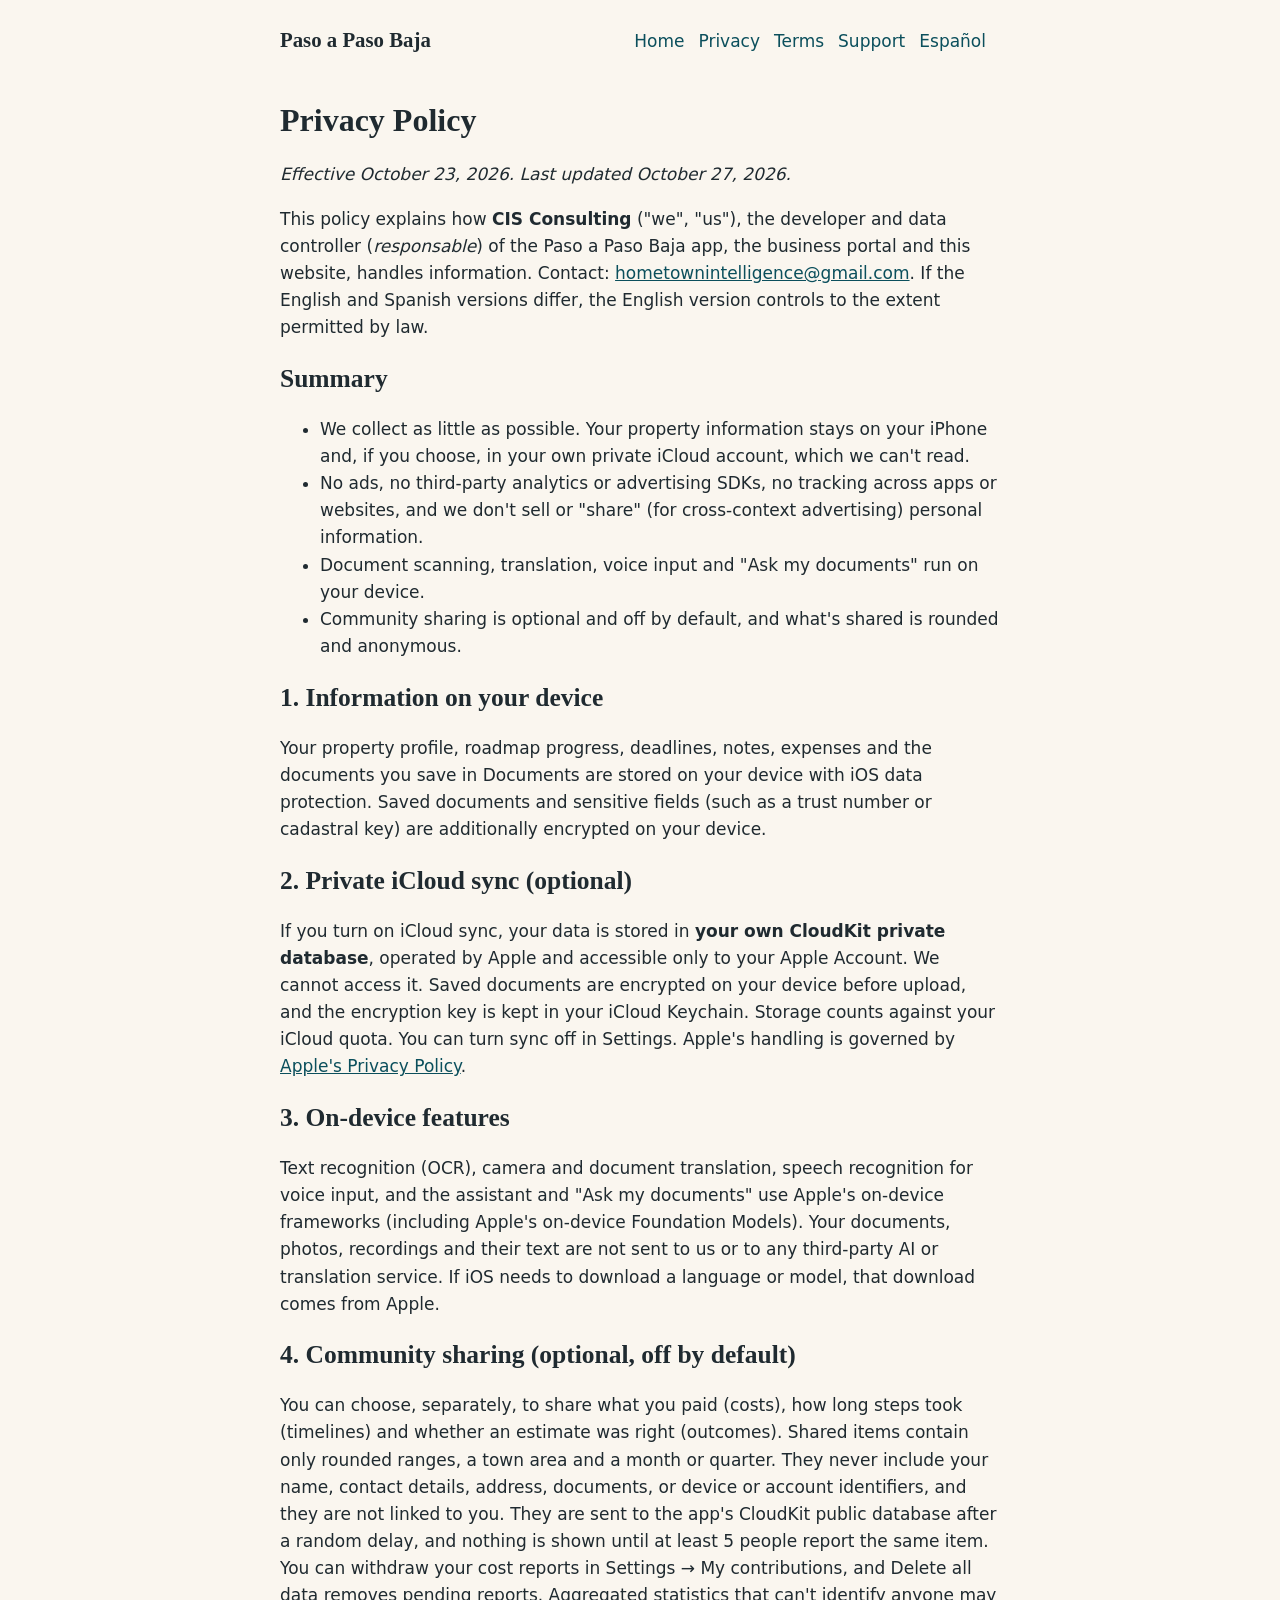
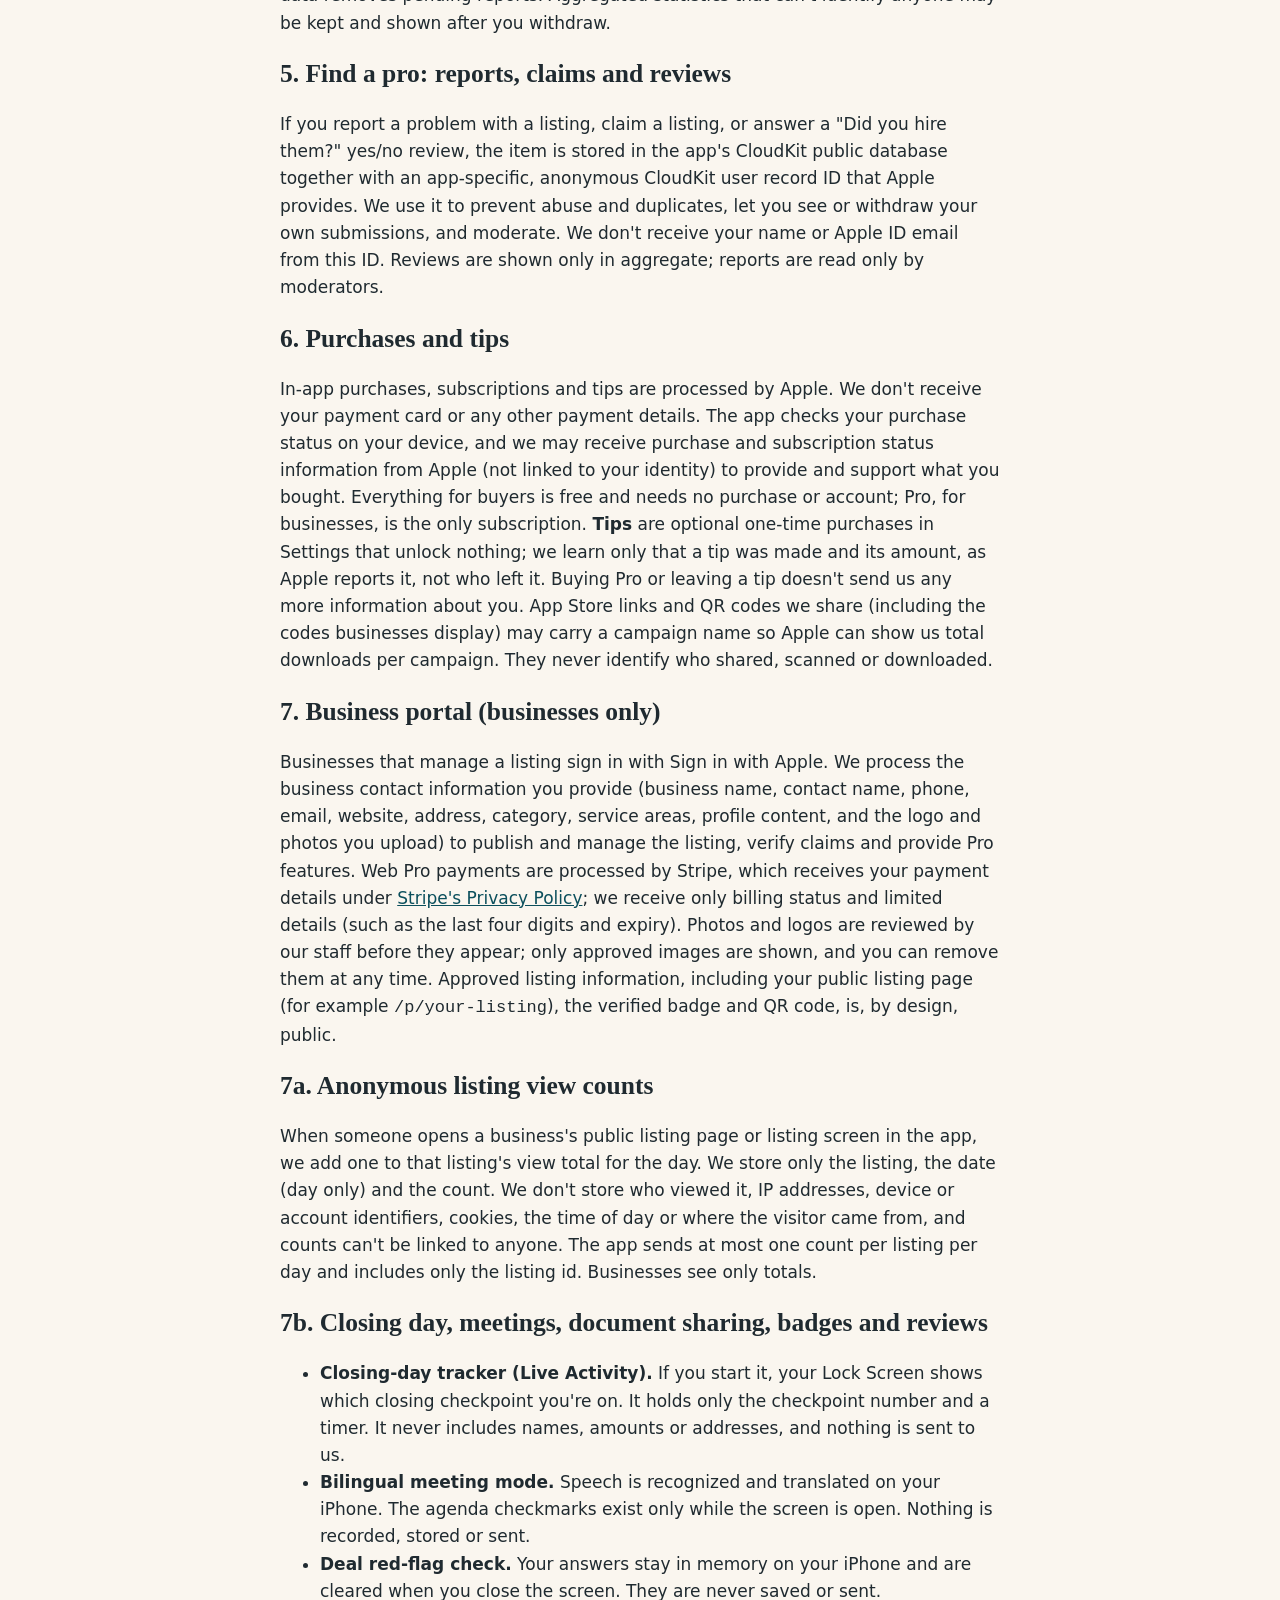
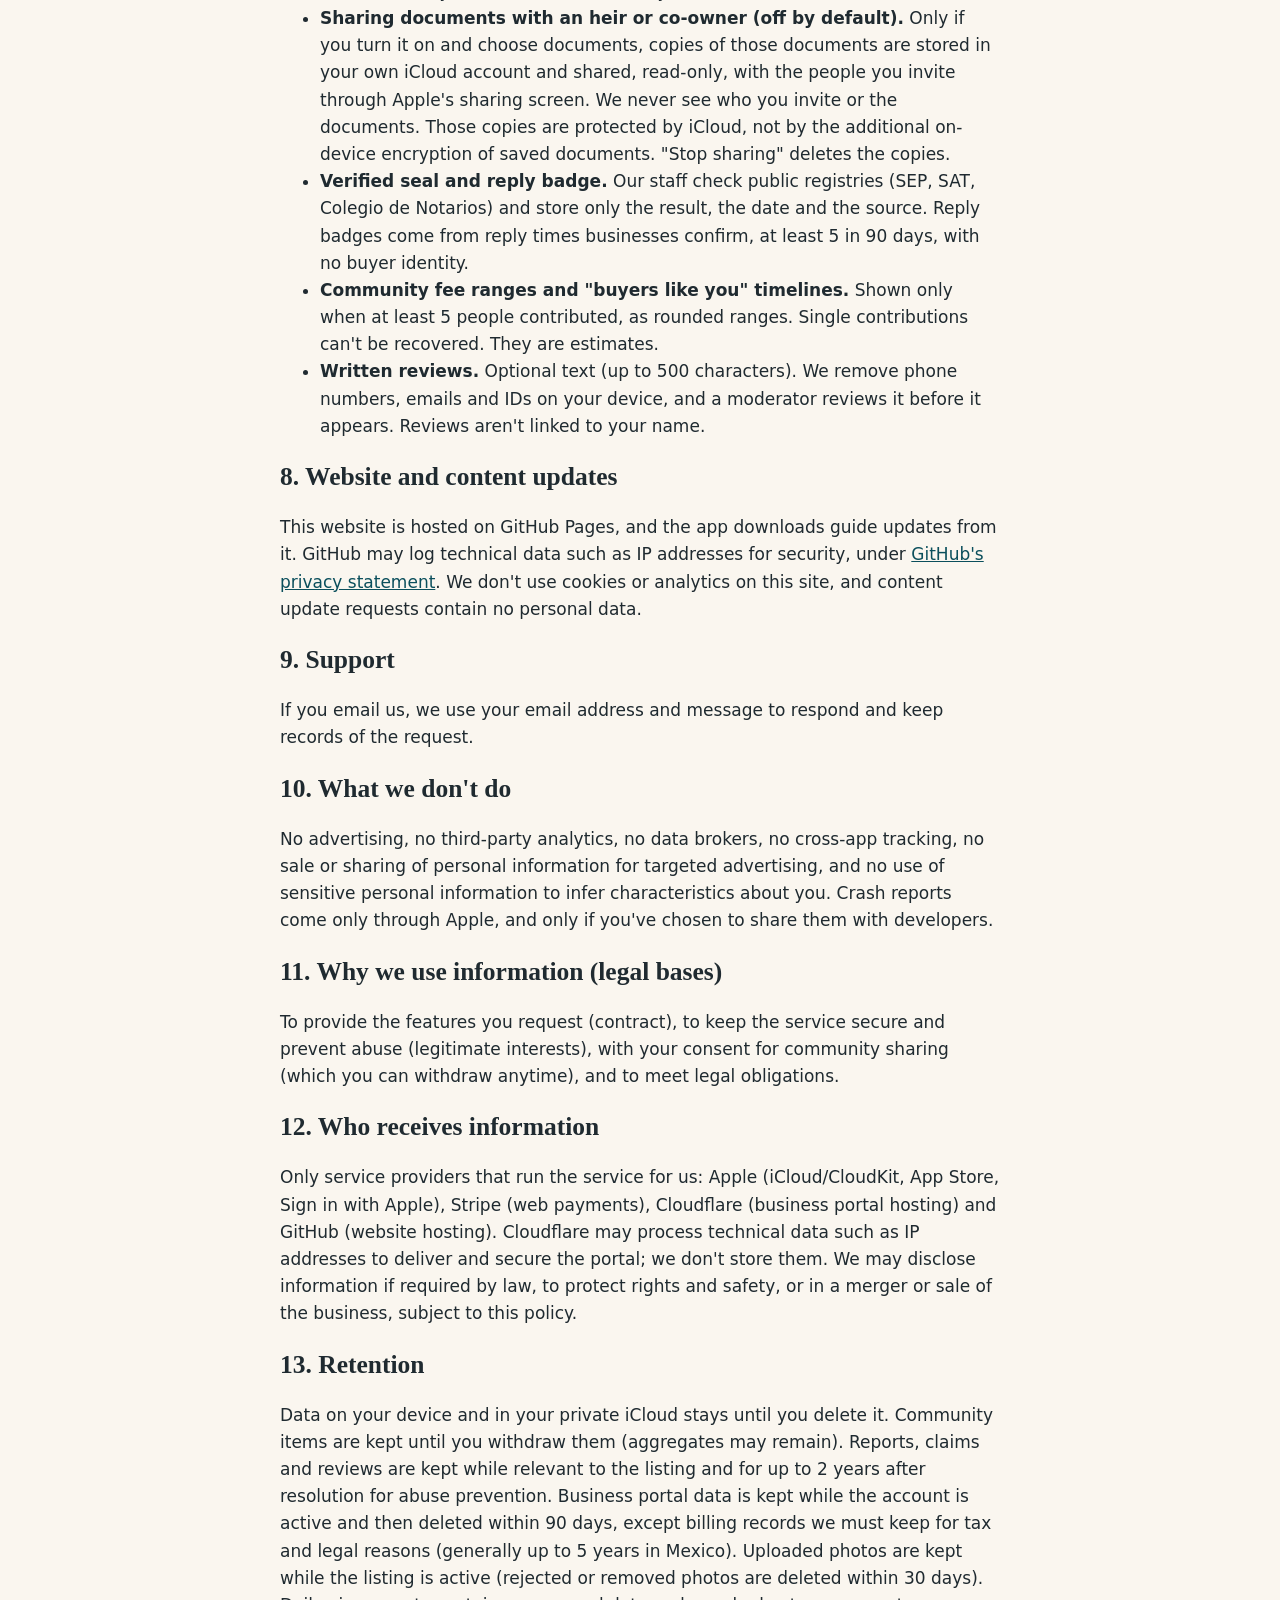
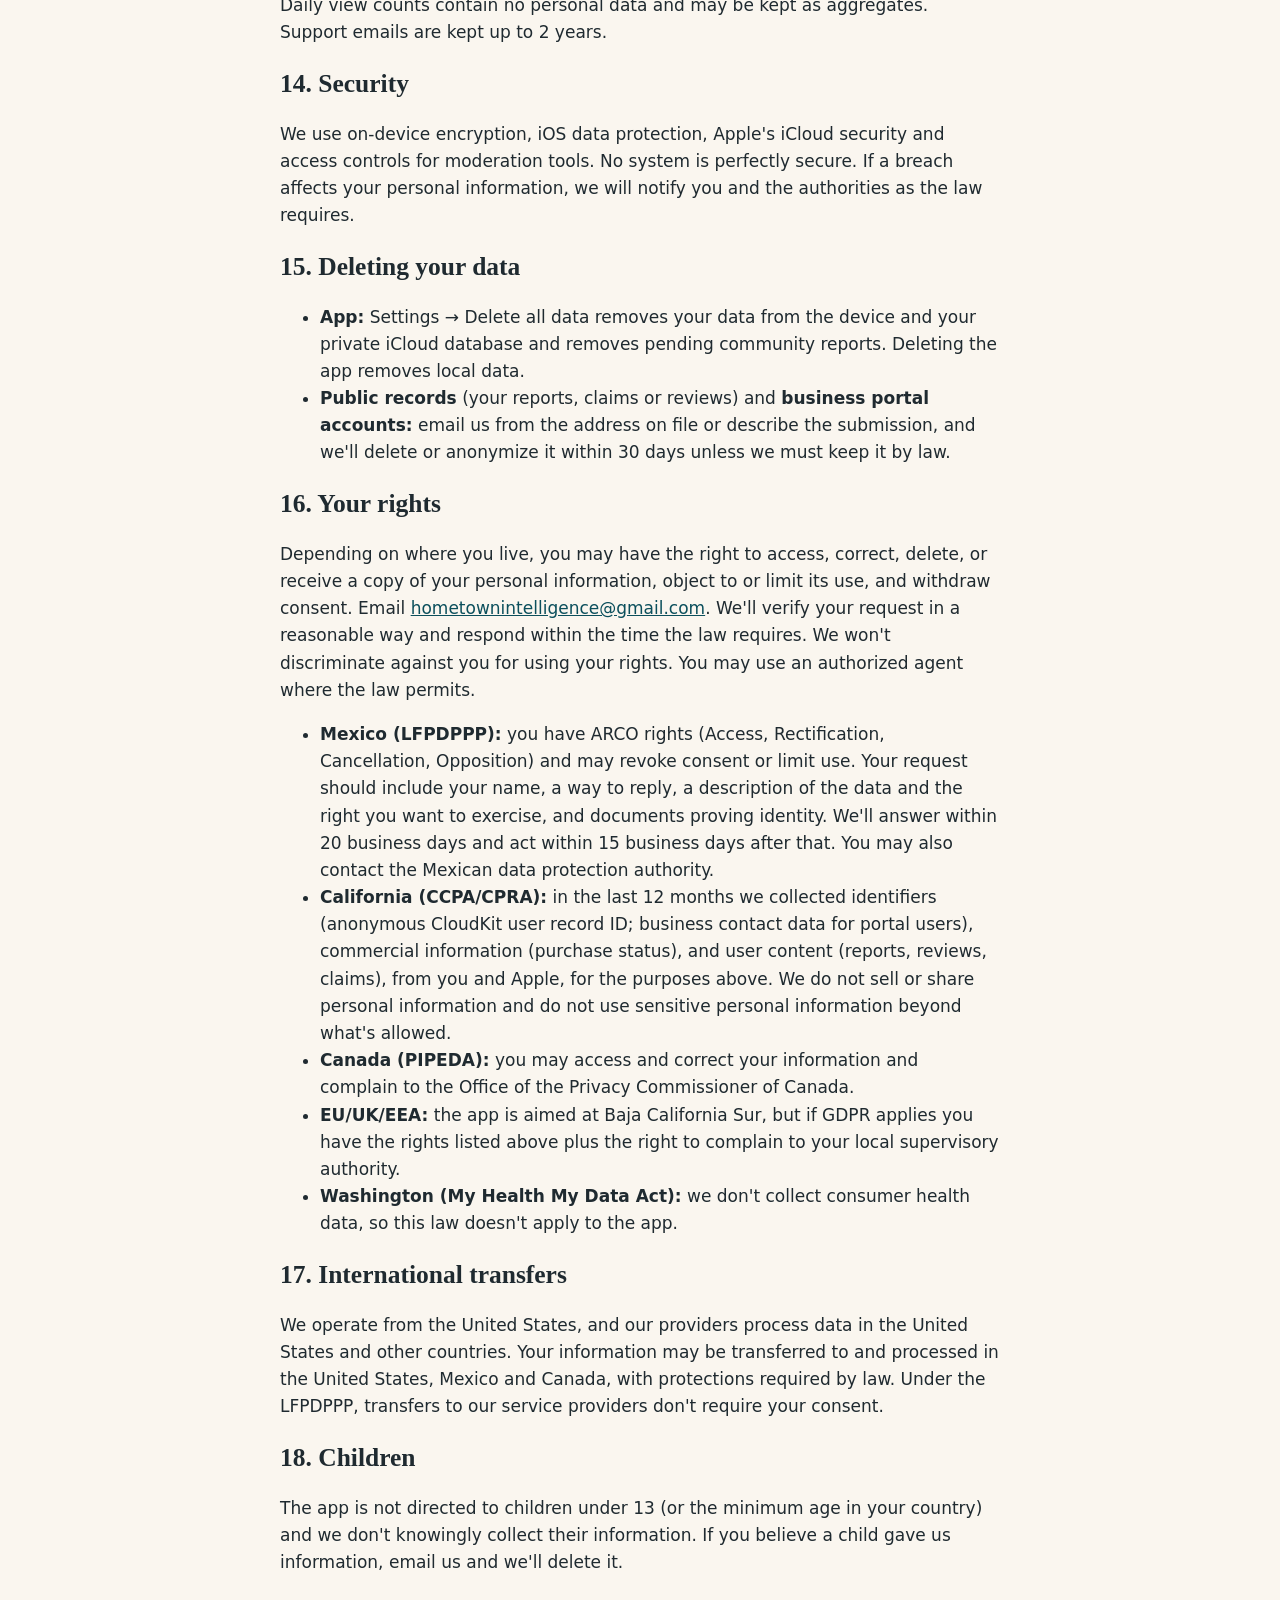
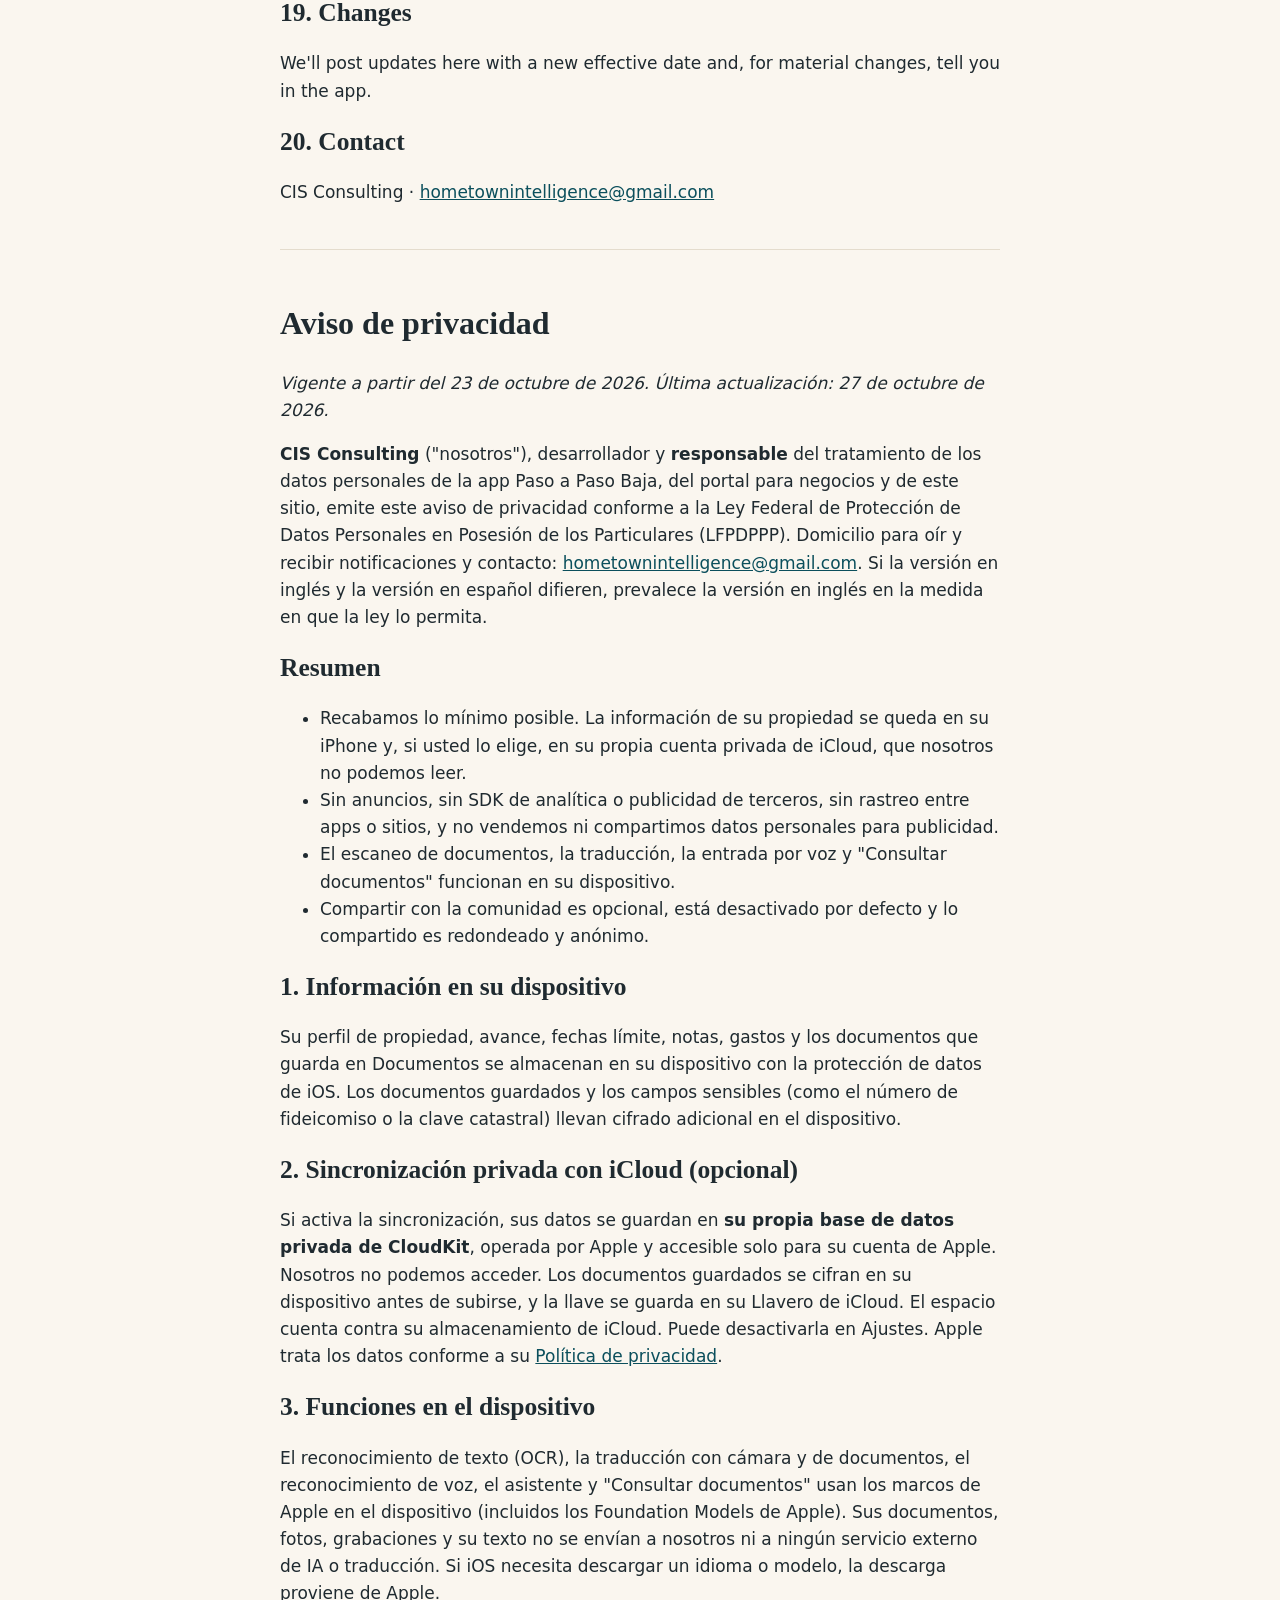
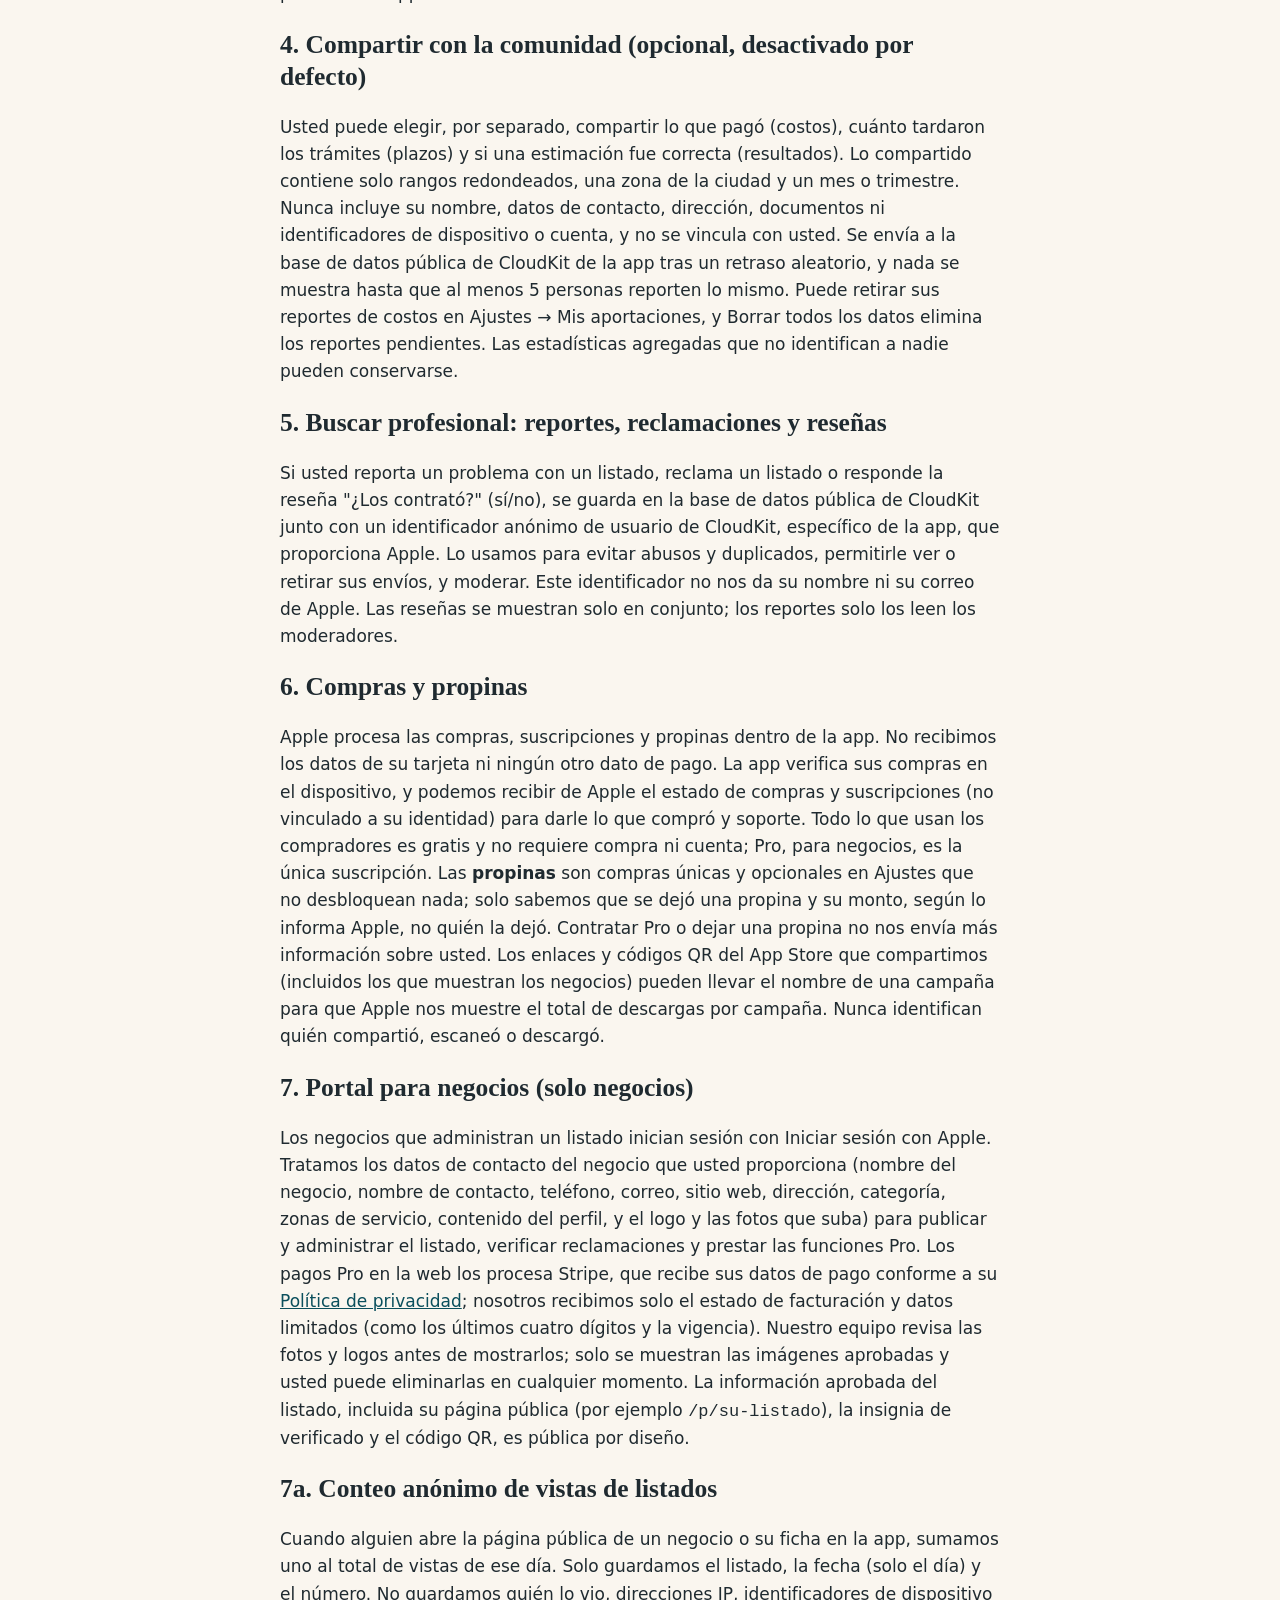
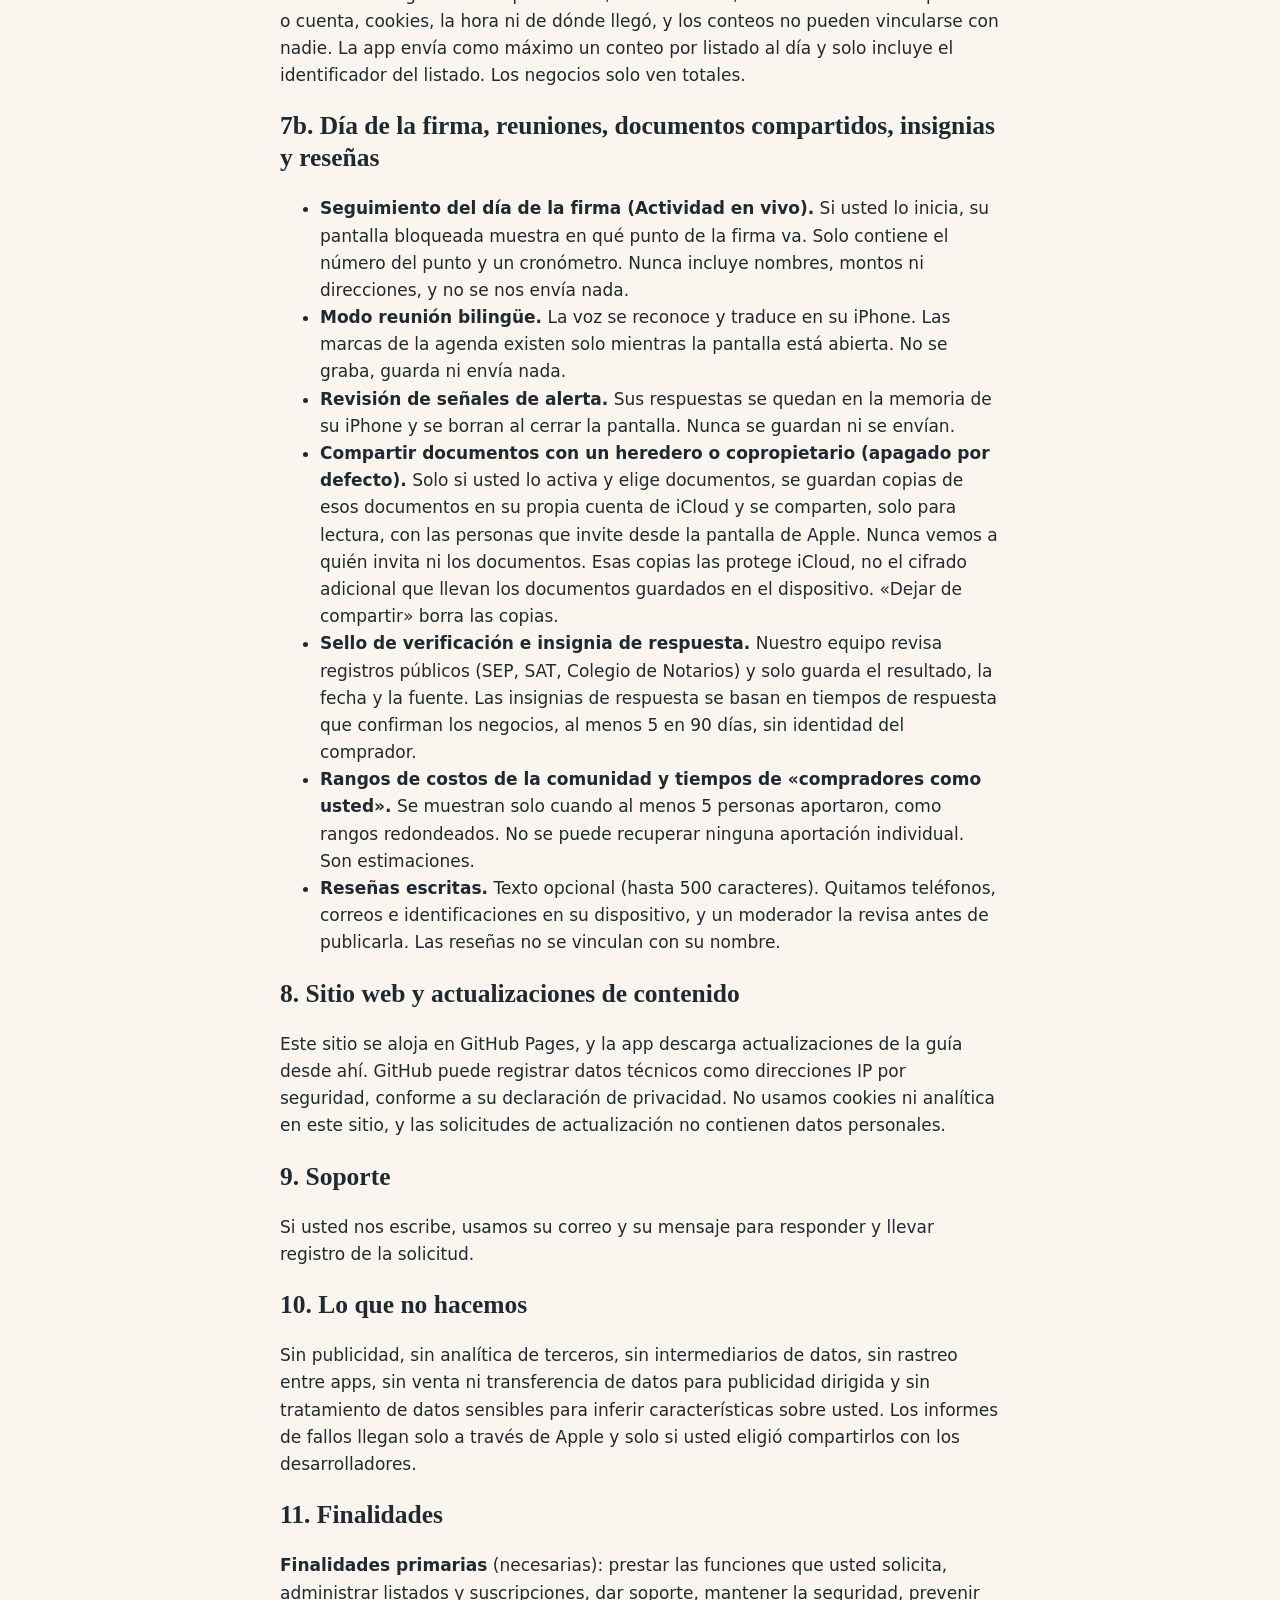
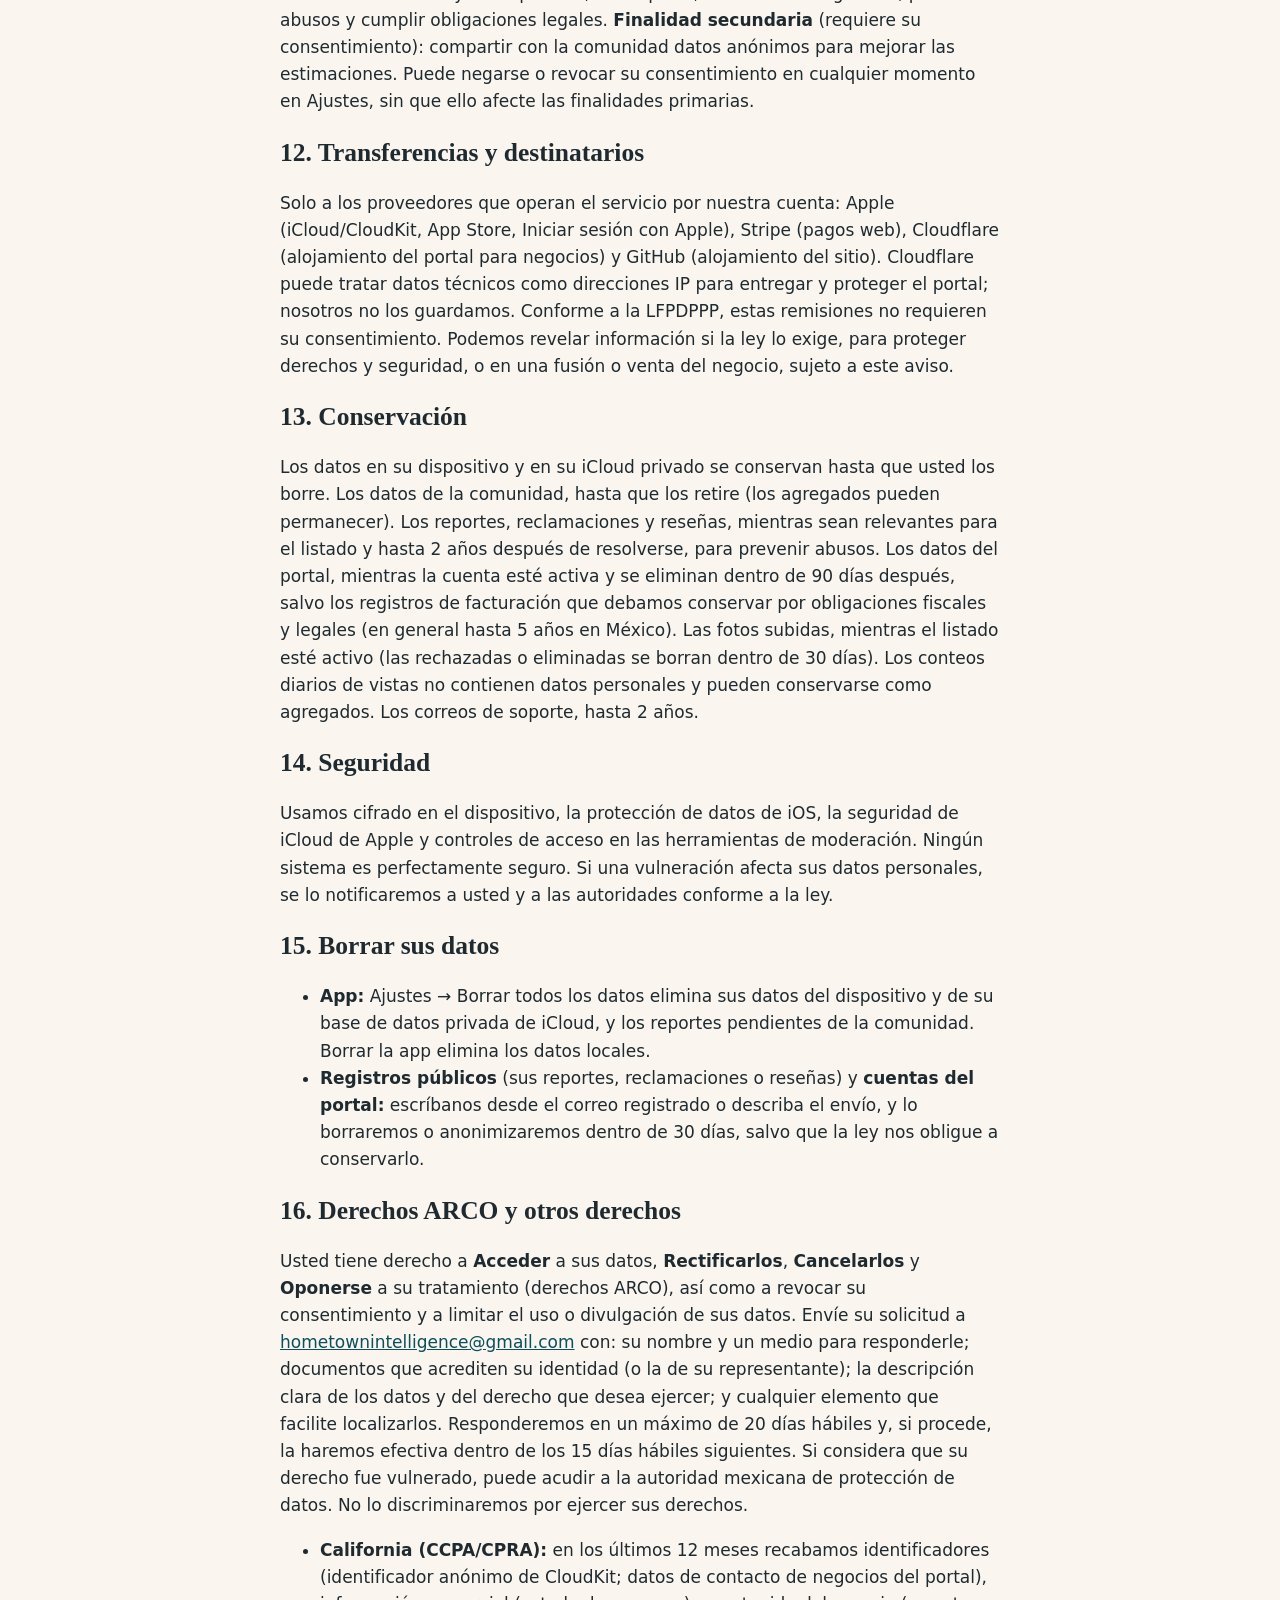
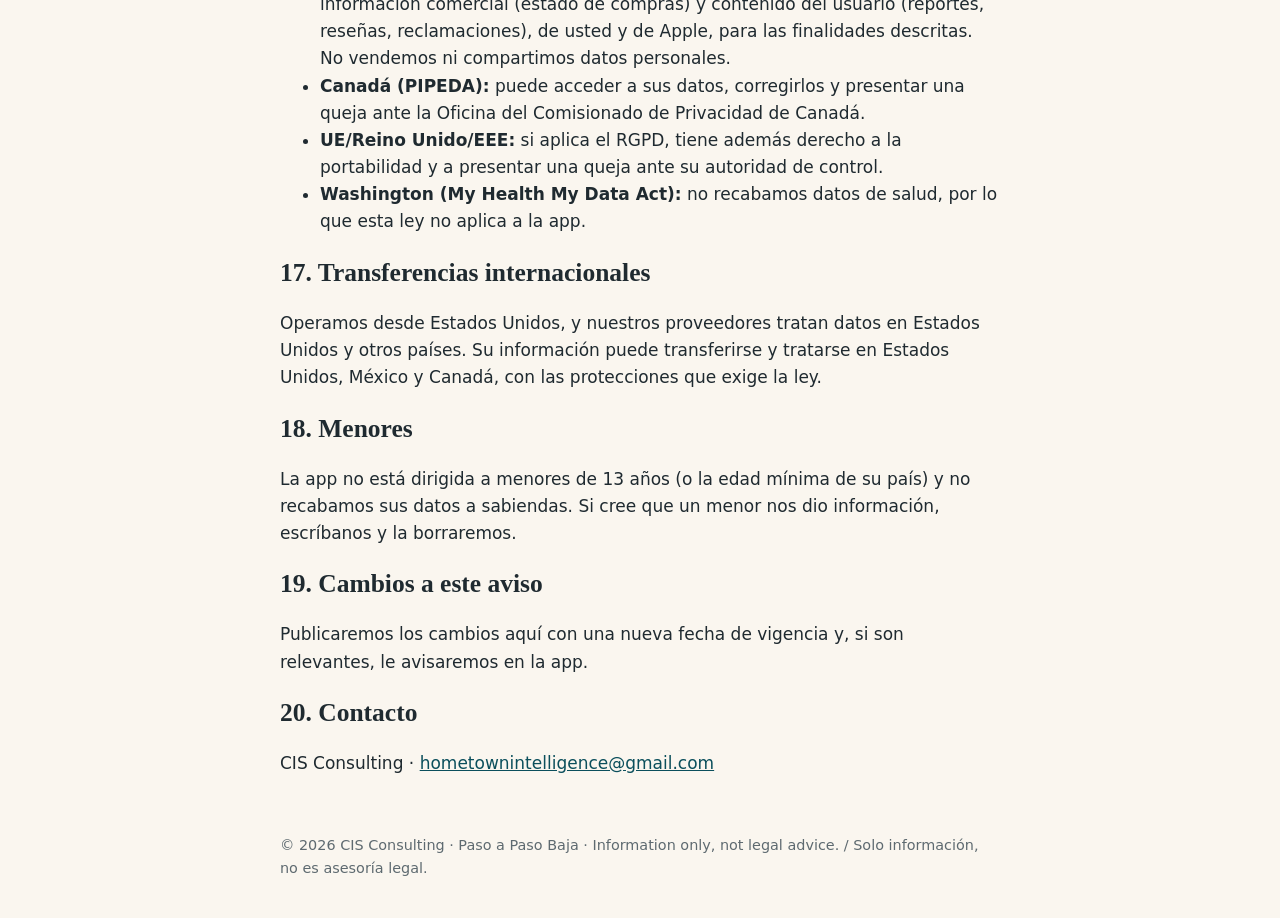
==== commit 99af385f: "Terms and Privacy (Oct 27, 2026): free for buyers, Pro is the only subscription, optional tips; Docu" ====
--- a/privacy.html
+++ b/privacy.html
@@ -2,22 +2,22 @@
 <title>Privacy Policy · Paso a Paso Baja</title><meta name="description" content="Paso a Paso Baja: a step-by-step roadmap for buying, building, and owning property in Baja California Sur.">
 <link rel="stylesheet" href="style.css"></head><body>
 <header><a class="brand" href="./">Paso a Paso Baja</a><nav><a href="./">Home</a><a href="privacy.html">Privacy</a><a href="terms.html">Terms</a><a href="support.html">Support</a><a href="#es">Español</a></nav></header><main>
-<h1>Privacy Policy</h1><p><em>Effective October 23, 2026. Last updated October 26, 2026.</em></p>
+<h1>Privacy Policy</h1><p><em>Effective October 23, 2026. Last updated October 27, 2026.</em></p>
 <p>This policy explains how <strong>CIS Consulting</strong> ("we", "us"), the developer and data controller (<em>responsable</em>) of the Paso a Paso Baja app, the business portal and this website, handles information. Contact: <a href="mailto:hometownintelligence@gmail.com">hometownintelligence@gmail.com</a>. If the English and Spanish versions differ, the English version controls to the extent permitted by law.</p>
 <h2>Summary</h2><ul>
 <li>We collect as little as possible. Your property information stays on your iPhone and, if you choose, in your own private iCloud account, which we can't read.</li>
 <li>No ads, no third-party analytics or advertising SDKs, no tracking across apps or websites, and we don't sell or "share" (for cross-context advertising) personal information.</li>
 <li>Document scanning, translation, voice input and "Ask my documents" run on your device.</li>
 <li>Community sharing is optional and off by default, and what's shared is rounded and anonymous.</li></ul>
-<h2>1. Information on your device</h2><p>Your property profile, roadmap progress, deadlines, notes, expenses and vault documents are stored on your device with iOS data protection. Vault documents and sensitive fields (such as a trust number or cadastral key) are additionally encrypted on your device.</p>
-<h2>2. Private iCloud sync (optional)</h2><p>If you turn on iCloud sync, your data is stored in <strong>your own CloudKit private database</strong>, operated by Apple and accessible only to your Apple Account. We cannot access it. Vault documents are encrypted on your device before upload, and the encryption key is kept in your iCloud Keychain. Storage counts against your iCloud quota. You can turn sync off in Settings. Apple's handling is governed by <a href="https://www.apple.com/legal/privacy/">Apple's Privacy Policy</a>.</p>
+<h2>1. Information on your device</h2><p>Your property profile, roadmap progress, deadlines, notes, expenses and the documents you save in Documents are stored on your device with iOS data protection. Saved documents and sensitive fields (such as a trust number or cadastral key) are additionally encrypted on your device.</p>
+<h2>2. Private iCloud sync (optional)</h2><p>If you turn on iCloud sync, your data is stored in <strong>your own CloudKit private database</strong>, operated by Apple and accessible only to your Apple Account. We cannot access it. Saved documents are encrypted on your device before upload, and the encryption key is kept in your iCloud Keychain. Storage counts against your iCloud quota. You can turn sync off in Settings. Apple's handling is governed by <a href="https://www.apple.com/legal/privacy/">Apple's Privacy Policy</a>.</p>
 <h2>3. On-device features</h2><p>Text recognition (OCR), camera and document translation, speech recognition for voice input, and the assistant and "Ask my documents" use Apple's on-device frameworks (including Apple's on-device Foundation Models). Your documents, photos, recordings and their text are not sent to us or to any third-party AI or translation service. If iOS needs to download a language or model, that download comes from Apple.</p>
 <h2>4. Community sharing (optional, off by default)</h2><p>You can choose, separately, to share what you paid (costs), how long steps took (timelines) and whether an estimate was right (outcomes). Shared items contain only rounded ranges, a town area and a month or quarter. They never include your name, contact details, address, documents, or device or account identifiers, and they are not linked to you. They are sent to the app's CloudKit public database after a random delay, and nothing is shown until at least 5 people report the same item. You can withdraw your cost reports in Settings → My contributions, and Delete all data removes pending reports. Aggregated statistics that can't identify anyone may be kept and shown after you withdraw.</p>
-<h2>5. Directory (Rolodex) reports, claims and reviews</h2><p>If you report a problem with a listing, claim a listing, or answer a "Did you hire them?" yes/no review, the item is stored in the app's CloudKit public database together with an app-specific, anonymous CloudKit user record ID that Apple provides. We use it to prevent abuse and duplicates, let you see or withdraw your own submissions, and moderate. We don't receive your name or Apple ID email from this ID. Reviews are shown only in aggregate; reports are read only by moderators.</p>
-<h2>6. Purchases</h2><p>In-app purchases and subscriptions are processed by Apple. We don't receive your payment card details. The app checks your purchase status on your device, and we may receive purchase and subscription status information from Apple (not linked to your identity) to provide and support what you bought. Most of the app is free and needs no purchase or account; buying Plus or Pro doesn't send us any more information about you. App Store links and QR codes we share (including the codes businesses display) may carry a campaign name so Apple can show us total downloads per campaign. They never identify who shared, scanned or downloaded.</p>
+<h2>5. Find a pro: reports, claims and reviews</h2><p>If you report a problem with a listing, claim a listing, or answer a "Did you hire them?" yes/no review, the item is stored in the app's CloudKit public database together with an app-specific, anonymous CloudKit user record ID that Apple provides. We use it to prevent abuse and duplicates, let you see or withdraw your own submissions, and moderate. We don't receive your name or Apple ID email from this ID. Reviews are shown only in aggregate; reports are read only by moderators.</p>
+<h2>6. Purchases and tips</h2><p>In-app purchases, subscriptions and tips are processed by Apple. We don't receive your payment card or any other payment details. The app checks your purchase status on your device, and we may receive purchase and subscription status information from Apple (not linked to your identity) to provide and support what you bought. Everything for buyers is free and needs no purchase or account; Pro, for businesses, is the only subscription. <strong>Tips</strong> are optional one-time purchases in Settings that unlock nothing; we learn only that a tip was made and its amount, as Apple reports it, not who left it. Buying Pro or leaving a tip doesn't send us any more information about you. App Store links and QR codes we share (including the codes businesses display) may carry a campaign name so Apple can show us total downloads per campaign. They never identify who shared, scanned or downloaded.</p>
 <h2>7. Business portal (businesses only)</h2><p>Businesses that manage a listing sign in with Sign in with Apple. We process the business contact information you provide (business name, contact name, phone, email, website, address, category, service areas, profile content, and the logo and photos you upload) to publish and manage the listing, verify claims and provide Pro features. Web Pro payments are processed by Stripe, which receives your payment details under <a href="https://stripe.com/privacy">Stripe's Privacy Policy</a>; we receive only billing status and limited details (such as the last four digits and expiry). Photos and logos are reviewed by our staff before they appear; only approved images are shown, and you can remove them at any time. Approved listing information, including your public listing page (for example <code>/p/your-listing</code>), the verified badge and QR code, is, by design, public.</p>
 <h2>7a. Anonymous listing view counts</h2><p>When someone opens a business's public listing page or listing screen in the app, we add one to that listing's view total for the day. We store only the listing, the date (day only) and the count. We don't store who viewed it, IP addresses, device or account identifiers, cookies, the time of day or where the visitor came from, and counts can't be linked to anyone. The app sends at most one count per listing per day and includes only the listing id. Businesses see only totals.</p>
-<h2>7b. Closing day, meetings, document sharing, badges and reviews</h2><ul><li><strong>Closing-day tracker (Live Activity).</strong> If you start it, your Lock Screen shows which closing checkpoint you're on. It holds only the checkpoint number and a timer. It never includes names, amounts or addresses, and nothing is sent to us.</li><li><strong>Bilingual meeting mode.</strong> Speech is recognized and translated on your iPhone. The agenda checkmarks exist only while the screen is open. Nothing is recorded, stored or sent.</li><li><strong>Deal red-flag check.</strong> Your answers stay in memory on your iPhone and are cleared when you close the screen. They are never saved or sent.</li><li><strong>Sharing documents with an heir or co-owner (off by default).</strong> Only if you turn it on and choose documents, copies of those documents are stored in your own iCloud account and shared, read-only, with the people you invite through Apple's sharing screen. We never see who you invite or the documents. Those copies are protected by iCloud, not by the vault's additional encryption. "Stop sharing" deletes the copies.</li><li><strong>Verified seal and reply badge.</strong> Our staff check public registries (SEP, SAT, Colegio de Notarios) and store only the result, the date and the source. Reply badges come from reply times businesses confirm, at least 5 in 90 days, with no buyer identity.</li><li><strong>Community fee ranges and "buyers like you" timelines.</strong> Shown only when at least 5 people contributed, as rounded ranges. Single contributions can't be recovered. They are estimates.</li><li><strong>Written reviews.</strong> Optional text (up to 500 characters). We remove phone numbers, emails and IDs on your device, and a moderator reviews it before it appears. Reviews aren't linked to your name.</li></ul>
+<h2>7b. Closing day, meetings, document sharing, badges and reviews</h2><ul><li><strong>Closing-day tracker (Live Activity).</strong> If you start it, your Lock Screen shows which closing checkpoint you're on. It holds only the checkpoint number and a timer. It never includes names, amounts or addresses, and nothing is sent to us.</li><li><strong>Bilingual meeting mode.</strong> Speech is recognized and translated on your iPhone. The agenda checkmarks exist only while the screen is open. Nothing is recorded, stored or sent.</li><li><strong>Deal red-flag check.</strong> Your answers stay in memory on your iPhone and are cleared when you close the screen. They are never saved or sent.</li><li><strong>Sharing documents with an heir or co-owner (off by default).</strong> Only if you turn it on and choose documents, copies of those documents are stored in your own iCloud account and shared, read-only, with the people you invite through Apple's sharing screen. We never see who you invite or the documents. Those copies are protected by iCloud, not by the additional on-device encryption of saved documents. "Stop sharing" deletes the copies.</li><li><strong>Verified seal and reply badge.</strong> Our staff check public registries (SEP, SAT, Colegio de Notarios) and store only the result, the date and the source. Reply badges come from reply times businesses confirm, at least 5 in 90 days, with no buyer identity.</li><li><strong>Community fee ranges and "buyers like you" timelines.</strong> Shown only when at least 5 people contributed, as rounded ranges. Single contributions can't be recovered. They are estimates.</li><li><strong>Written reviews.</strong> Optional text (up to 500 characters). We remove phone numbers, emails and IDs on your device, and a moderator reviews it before it appears. Reviews aren't linked to your name.</li></ul>
 <h2>8. Website and content updates</h2><p>This website is hosted on GitHub Pages, and the app downloads guide updates from it. GitHub may log technical data such as IP addresses for security, under <a href="https://docs.github.com/site-policy/privacy-policies/github-general-privacy-statement">GitHub's privacy statement</a>. We don't use cookies or analytics on this site, and content update requests contain no personal data.</p>
 <h2>9. Support</h2><p>If you email us, we use your email address and message to respond and keep records of the request.</p>
 <h2>10. What we don't do</h2><p>No advertising, no third-party analytics, no data brokers, no cross-app tracking, no sale or sharing of personal information for targeted advertising, and no use of sensitive personal information to infer characteristics about you. Crash reports come only through Apple, and only if you've chosen to share them with developers.</p>
@@ -39,40 +39,41 @@
 <h2>20. Contact</h2><p>CIS Consulting · <a href="mailto:hometownintelligence@gmail.com">hometownintelligence@gmail.com</a></p>
 
 <section class="lang" id="es" lang="es">
-<h1>Aviso de privacidad</h1><p><em>Vigente a partir del 23 de octubre de 2026. Última actualización: 26 de octubre de 2026.</em></p>
+<h1>Aviso de privacidad</h1><p><em>Vigente a partir del 23 de octubre de 2026. Última actualización: 27 de octubre de 2026.</em></p>
 <p><strong>CIS Consulting</strong> ("nosotros"), desarrollador y <strong>responsable</strong> del tratamiento de los datos personales de la app Paso a Paso Baja, del portal para negocios y de este sitio, emite este aviso de privacidad conforme a la Ley Federal de Protección de Datos Personales en Posesión de los Particulares (LFPDPPP). Domicilio para oír y recibir notificaciones y contacto: <a href="mailto:hometownintelligence@gmail.com">hometownintelligence@gmail.com</a>. Si la versión en inglés y la versión en español difieren, prevalece la versión en inglés en la medida en que la ley lo permita.</p>
 <h2>Resumen</h2><ul>
-<li>Recabamos lo mínimo posible. La información de tu propiedad se queda en tu iPhone y, si lo eliges, en tu propia cuenta privada de iCloud, que nosotros no podemos leer.</li>
+<li>Recabamos lo mínimo posible. La información de su propiedad se queda en su iPhone y, si usted lo elige, en su propia cuenta privada de iCloud, que nosotros no podemos leer.</li>
 <li>Sin anuncios, sin SDK de analítica o publicidad de terceros, sin rastreo entre apps o sitios, y no vendemos ni compartimos datos personales para publicidad.</li>
-<li>El escaneo de documentos, la traducción, la entrada por voz y "Pregunta a mis documentos" funcionan en tu dispositivo.</li>
+<li>El escaneo de documentos, la traducción, la entrada por voz y "Consultar documentos" funcionan en su dispositivo.</li>
 <li>Compartir con la comunidad es opcional, está desactivado por defecto y lo compartido es redondeado y anónimo.</li></ul>
-<h2>1. Información en tu dispositivo</h2><p>Tu perfil de propiedad, avance, fechas límite, notas, gastos y documentos de la bóveda se guardan en tu dispositivo con la protección de datos de iOS. Los documentos de la bóveda y los campos sensibles (como el número de fideicomiso o la clave catastral) llevan cifrado adicional en el dispositivo.</p>
-<h2>2. Sincronización privada con iCloud (opcional)</h2><p>Si activas la sincronización, tus datos se guardan en <strong>tu propia base de datos privada de CloudKit</strong>, operada por Apple y accesible solo para tu cuenta de Apple. Nosotros no podemos acceder. Los documentos de la bóveda se cifran en tu dispositivo antes de subirse, y la llave se guarda en tu Llavero de iCloud. El espacio cuenta contra tu almacenamiento de iCloud. Puedes desactivarla en Ajustes. Apple trata los datos conforme a su <a href="https://www.apple.com/mx/legal/privacy/">Política de privacidad</a>.</p>
-<h2>3. Funciones en el dispositivo</h2><p>El reconocimiento de texto (OCR), la traducción con cámara y de documentos, el reconocimiento de voz, el asistente y "Pregunta a mis documentos" usan los marcos de Apple en el dispositivo (incluidos los Foundation Models de Apple). Tus documentos, fotos, grabaciones y su texto no se envían a nosotros ni a ningún servicio externo de IA o traducción. Si iOS necesita descargar un idioma o modelo, la descarga proviene de Apple.</p>
-<h2>4. Compartir con la comunidad (opcional, desactivado por defecto)</h2><p>Puedes elegir, por separado, compartir lo que pagaste (costos), cuánto tardaron los trámites (plazos) y si una estimación fue correcta (resultados). Lo compartido contiene solo rangos redondeados, una zona de la ciudad y un mes o trimestre. Nunca incluye tu nombre, datos de contacto, dirección, documentos ni identificadores de dispositivo o cuenta, y no se vincula contigo. Se envía a la base de datos pública de CloudKit de la app tras un retraso aleatorio, y nada se muestra hasta que al menos 5 personas reporten lo mismo. Puedes retirar tus reportes de costos en Ajustes → Mis aportaciones, y Borrar todos los datos elimina los reportes pendientes. Las estadísticas agregadas que no identifican a nadie pueden conservarse.</p>
-<h2>5. Reportes, reclamaciones y reseñas del directorio (Rolodex)</h2><p>Si reportas un problema con un listado, reclamas un listado o respondes la reseña "¿Lo contrataste?" (sí/no), se guarda en la base de datos pública de CloudKit junto con un identificador anónimo de usuario de CloudKit, específico de la app, que proporciona Apple. Lo usamos para evitar abusos y duplicados, permitirte ver o retirar tus envíos, y moderar. Este identificador no nos da tu nombre ni tu correo de Apple. Las reseñas se muestran solo en conjunto; los reportes solo los leen los moderadores.</p>
-<h2>6. Compras</h2><p>Apple procesa las compras y suscripciones dentro de la app. No recibimos los datos de tu tarjeta. La app verifica tus compras en el dispositivo, y podemos recibir de Apple el estado de compras y suscripciones (no vinculado a tu identidad) para darte lo que compraste y soporte. La mayor parte de la app es gratis y no requiere compra ni cuenta; comprar Plus o Pro no nos envía más información sobre ti. Los enlaces y códigos QR del App Store que compartimos (incluidos los que muestran los negocios) pueden llevar el nombre de una campaña para que Apple nos muestre el total de descargas por campaña. Nunca identifican quién compartió, escaneó o descargó.</p>
-<h2>7. Portal para negocios (solo negocios)</h2><p>Los negocios que administran un listado inician sesión con Iniciar sesión con Apple. Tratamos los datos de contacto del negocio que proporcionas (nombre del negocio, nombre de contacto, teléfono, correo, sitio web, dirección, categoría, zonas de servicio, contenido del perfil, y el logo y las fotos que subas) para publicar y administrar el listado, verificar reclamaciones y prestar las funciones Pro. Los pagos Pro en la web los procesa Stripe, que recibe tus datos de pago conforme a su <a href="https://stripe.com/mx/privacy">Política de privacidad</a>; nosotros recibimos solo el estado de facturación y datos limitados (como los últimos cuatro dígitos y la vigencia). Nuestro equipo revisa las fotos y logos antes de mostrarlos; solo se muestran las imágenes aprobadas y puedes eliminarlas en cualquier momento. La información aprobada del listado, incluida tu página pública (por ejemplo <code>/p/tu-listado</code>), la insignia de verificado y el código QR, es pública por diseño.</p>
+<h2>1. Información en su dispositivo</h2><p>Su perfil de propiedad, avance, fechas límite, notas, gastos y los documentos que guarda en Documentos se almacenan en su dispositivo con la protección de datos de iOS. Los documentos guardados y los campos sensibles (como el número de fideicomiso o la clave catastral) llevan cifrado adicional en el dispositivo.</p>
+<h2>2. Sincronización privada con iCloud (opcional)</h2><p>Si activa la sincronización, sus datos se guardan en <strong>su propia base de datos privada de CloudKit</strong>, operada por Apple y accesible solo para su cuenta de Apple. Nosotros no podemos acceder. Los documentos guardados se cifran en su dispositivo antes de subirse, y la llave se guarda en su Llavero de iCloud. El espacio cuenta contra su almacenamiento de iCloud. Puede desactivarla en Ajustes. Apple trata los datos conforme a su <a href="https://www.apple.com/mx/legal/privacy/">Política de privacidad</a>.</p>
+<h2>3. Funciones en el dispositivo</h2><p>El reconocimiento de texto (OCR), la traducción con cámara y de documentos, el reconocimiento de voz, el asistente y "Consultar documentos" usan los marcos de Apple en el dispositivo (incluidos los Foundation Models de Apple). Sus documentos, fotos, grabaciones y su texto no se envían a nosotros ni a ningún servicio externo de IA o traducción. Si iOS necesita descargar un idioma o modelo, la descarga proviene de Apple.</p>
+<h2>4. Compartir con la comunidad (opcional, desactivado por defecto)</h2><p>Usted puede elegir, por separado, compartir lo que pagó (costos), cuánto tardaron los trámites (plazos) y si una estimación fue correcta (resultados). Lo compartido contiene solo rangos redondeados, una zona de la ciudad y un mes o trimestre. Nunca incluye su nombre, datos de contacto, dirección, documentos ni identificadores de dispositivo o cuenta, y no se vincula con usted. Se envía a la base de datos pública de CloudKit de la app tras un retraso aleatorio, y nada se muestra hasta que al menos 5 personas reporten lo mismo. Puede retirar sus reportes de costos en Ajustes → Mis aportaciones, y Borrar todos los datos elimina los reportes pendientes. Las estadísticas agregadas que no identifican a nadie pueden conservarse.</p>
+<h2>5. Buscar profesional: reportes, reclamaciones y reseñas</h2><p>Si usted reporta un problema con un listado, reclama un listado o responde la reseña "¿Los contrató?" (sí/no), se guarda en la base de datos pública de CloudKit junto con un identificador anónimo de usuario de CloudKit, específico de la app, que proporciona Apple. Lo usamos para evitar abusos y duplicados, permitirle ver o retirar sus envíos, y moderar. Este identificador no nos da su nombre ni su correo de Apple. Las reseñas se muestran solo en conjunto; los reportes solo los leen los moderadores.</p>
+<h2>6. Compras y propinas</h2><p>Apple procesa las compras, suscripciones y propinas dentro de la app. No recibimos los datos de su tarjeta ni ningún otro dato de pago. La app verifica sus compras en el dispositivo, y podemos recibir de Apple el estado de compras y suscripciones (no vinculado a su identidad) para darle lo que compró y soporte. Todo lo que usan los compradores es gratis y no requiere compra ni cuenta; Pro, para negocios, es la única suscripción. Las <strong>propinas</strong> son compras únicas y opcionales en Ajustes que no desbloquean nada; solo sabemos que se dejó una propina y su monto, según lo informa Apple, no quién la dejó. Contratar Pro o dejar una propina no nos envía más información sobre usted. Los enlaces y códigos QR del App Store que compartimos (incluidos los que muestran los negocios) pueden llevar el nombre de una campaña para que Apple nos muestre el total de descargas por campaña. Nunca identifican quién compartió, escaneó o descargó.</p>
+<h2>7. Portal para negocios (solo negocios)</h2><p>Los negocios que administran un listado inician sesión con Iniciar sesión con Apple. Tratamos los datos de contacto del negocio que usted proporciona (nombre del negocio, nombre de contacto, teléfono, correo, sitio web, dirección, categoría, zonas de servicio, contenido del perfil, y el logo y las fotos que suba) para publicar y administrar el listado, verificar reclamaciones y prestar las funciones Pro. Los pagos Pro en la web los procesa Stripe, que recibe sus datos de pago conforme a su <a href="https://stripe.com/mx/privacy">Política de privacidad</a>; nosotros recibimos solo el estado de facturación y datos limitados (como los últimos cuatro dígitos y la vigencia). Nuestro equipo revisa las fotos y logos antes de mostrarlos; solo se muestran las imágenes aprobadas y usted puede eliminarlas en cualquier momento. La información aprobada del listado, incluida su página pública (por ejemplo <code>/p/su-listado</code>), la insignia de verificado y el código QR, es pública por diseño.</p>
 <h2>7a. Conteo anónimo de vistas de listados</h2><p>Cuando alguien abre la página pública de un negocio o su ficha en la app, sumamos uno al total de vistas de ese día. Solo guardamos el listado, la fecha (solo el día) y el número. No guardamos quién lo vio, direcciones IP, identificadores de dispositivo o cuenta, cookies, la hora ni de dónde llegó, y los conteos no pueden vincularse con nadie. La app envía como máximo un conteo por listado al día y solo incluye el identificador del listado. Los negocios solo ven totales.</p>
-<h2>7b. Día de la firma, reuniones, documentos compartidos, insignias y reseñas</h2><ul><li><strong>Seguimiento del día de la firma (Actividad en vivo).</strong> Si lo inicias, tu pantalla bloqueada muestra en qué punto de la firma vas. Solo contiene el número del punto y un cronómetro. Nunca incluye nombres, montos ni direcciones, y no se nos envía nada.</li><li><strong>Modo reunión bilingüe.</strong> La voz se reconoce y traduce en tu iPhone. Las marcas de la agenda existen solo mientras la pantalla está abierta. No se graba, guarda ni envía nada.</li><li><strong>Revisión de señales de alerta.</strong> Tus respuestas se quedan en la memoria de tu iPhone y se borran al cerrar la pantalla. Nunca se guardan ni se envían.</li><li><strong>Compartir documentos con un heredero o copropietario (apagado por defecto).</strong> Solo si lo activas y eliges documentos, se guardan copias de esos documentos en tu propia cuenta de iCloud y se comparten, solo para lectura, con las personas que invites desde la pantalla de Apple. Nunca vemos a quién invitas ni los documentos. Esas copias las protege iCloud, no el cifrado adicional de la bóveda. «Dejar de compartir» borra las copias.</li><li><strong>Sello de verificación e insignia de respuesta.</strong> Nuestro equipo revisa registros públicos (SEP, SAT, Colegio de Notarios) y solo guarda el resultado, la fecha y la fuente. Las insignias de respuesta se basan en tiempos de respuesta que confirman los negocios, al menos 5 en 90 días, sin identidad del comprador.</li><li><strong>Rangos de costos de la comunidad y tiempos de «compradores como tú».</strong> Se muestran solo cuando al menos 5 personas aportaron, como rangos redondeados. No se puede recuperar ninguna aportación individual. Son estimaciones.</li><li><strong>Reseñas escritas.</strong> Texto opcional (hasta 500 caracteres). Quitamos teléfonos, correos e identificaciones en tu dispositivo, y un moderador la revisa antes de publicarla. Las reseñas no se vinculan con tu nombre.</li></ul>
+<h2>7b. Día de la firma, reuniones, documentos compartidos, insignias y reseñas</h2><ul><li><strong>Seguimiento del día de la firma (Actividad en vivo).</strong> Si usted lo inicia, su pantalla bloqueada muestra en qué punto de la firma va. Solo contiene el número del punto y un cronómetro. Nunca incluye nombres, montos ni direcciones, y no se nos envía nada.</li><li><strong>Modo reunión bilingüe.</strong> La voz se reconoce y traduce en su iPhone. Las marcas de la agenda existen solo mientras la pantalla está abierta. No se graba, guarda ni envía nada.</li><li><strong>Revisión de señales de alerta.</strong> Sus respuestas se quedan en la memoria de su iPhone y se borran al cerrar la pantalla. Nunca se guardan ni se envían.</li><li><strong>Compartir documentos con un heredero o copropietario (apagado por defecto).</strong> Solo si usted lo activa y elige documentos, se guardan copias de esos documentos en su propia cuenta de iCloud y se comparten, solo para lectura, con las personas que invite desde la pantalla de Apple. Nunca vemos a quién invita ni los documentos. Esas copias las protege iCloud, no el cifrado adicional que llevan los documentos guardados en el dispositivo. «Dejar de compartir» borra las copias.</li><li><strong>Sello de verificación e insignia de respuesta.</strong> Nuestro equipo revisa registros públicos (SEP, SAT, Colegio de Notarios) y solo guarda el resultado, la fecha y la fuente. Las insignias de respuesta se basan en tiempos de respuesta que confirman los negocios, al menos 5 en 90 días, sin identidad del comprador.</li><li><strong>Rangos de costos de la comunidad y tiempos de «compradores como usted».</strong> Se muestran solo cuando al menos 5 personas aportaron, como rangos redondeados. No se puede recuperar ninguna aportación individual. Son estimaciones.</li><li><strong>Reseñas escritas.</strong> Texto opcional (hasta 500 caracteres). Quitamos teléfonos, correos e identificaciones en su dispositivo, y un moderador la revisa antes de publicarla. Las reseñas no se vinculan con su nombre.</li></ul>
 <h2>8. Sitio web y actualizaciones de contenido</h2><p>Este sitio se aloja en GitHub Pages, y la app descarga actualizaciones de la guía desde ahí. GitHub puede registrar datos técnicos como direcciones IP por seguridad, conforme a su declaración de privacidad. No usamos cookies ni analítica en este sitio, y las solicitudes de actualización no contienen datos personales.</p>
-<h2>9. Soporte</h2><p>Si nos escribes, usamos tu correo y tu mensaje para responder y llevar registro de la solicitud.</p>
-<h2>10. Lo que no hacemos</h2><p>Sin publicidad, sin analítica de terceros, sin intermediarios de datos, sin rastreo entre apps, sin venta ni transferencia de datos para publicidad dirigida y sin tratamiento de datos sensibles para inferir características sobre ti. Los informes de fallos llegan solo a través de Apple y solo si elegiste compartirlos con los desarrolladores.</p>
-<h2>11. Finalidades</h2><p><strong>Finalidades primarias</strong> (necesarias): prestar las funciones que solicitas, administrar listados y suscripciones, dar soporte, mantener la seguridad, prevenir abusos y cumplir obligaciones legales. <strong>Finalidad secundaria</strong> (requiere tu consentimiento): compartir con la comunidad datos anónimos para mejorar las estimaciones. Puedes negarte o revocar tu consentimiento en cualquier momento en Ajustes, sin que ello afecte las finalidades primarias.</p>
-<h2>12. Transferencias y destinatarios</h2><p>Solo a los proveedores que operan el servicio por nuestra cuenta: Apple (iCloud/CloudKit, App Store, Iniciar sesión con Apple), Stripe (pagos web), Cloudflare (alojamiento del portal para negocios) y GitHub (alojamiento del sitio). Cloudflare puede tratar datos técnicos como direcciones IP para entregar y proteger el portal; nosotros no los guardamos. Conforme a la LFPDPPP, estas remisiones no requieren tu consentimiento. Podemos revelar información si la ley lo exige, para proteger derechos y seguridad, o en una fusión o venta del negocio, sujeto a este aviso.</p>
-<h2>13. Conservación</h2><p>Los datos en tu dispositivo y en tu iCloud privado se conservan hasta que los borres. Los datos de la comunidad, hasta que los retires (los agregados pueden permanecer). Los reportes, reclamaciones y reseñas, mientras sean relevantes para el listado y hasta 2 años después de resolverse, para prevenir abusos. Los datos del portal, mientras la cuenta esté activa y se eliminan dentro de 90 días después, salvo los registros de facturación que debamos conservar por obligaciones fiscales y legales (en general hasta 5 años en México). Las fotos subidas, mientras el listado esté activo (las rechazadas o eliminadas se borran dentro de 30 días). Los conteos diarios de vistas no contienen datos personales y pueden conservarse como agregados. Los correos de soporte, hasta 2 años.</p>
-<h2>14. Seguridad</h2><p>Usamos cifrado en el dispositivo, la protección de datos de iOS, la seguridad de iCloud de Apple y controles de acceso en las herramientas de moderación. Ningún sistema es perfectamente seguro. Si una vulneración afecta tus datos personales, te lo notificaremos a ti y a las autoridades conforme a la ley.</p>
-<h2>15. Borrar tus datos</h2><ul><li><strong>App:</strong> Ajustes → Borrar todos los datos elimina tus datos del dispositivo y de tu base de datos privada de iCloud, y los reportes pendientes de la comunidad. Borrar la app elimina los datos locales.</li>
-<li><strong>Registros públicos</strong> (tus reportes, reclamaciones o reseñas) y <strong>cuentas del portal:</strong> escríbenos desde el correo registrado o describe el envío, y lo borraremos o anonimizaremos dentro de 30 días, salvo que la ley nos obligue a conservarlo.</li></ul>
-<h2>16. Derechos ARCO y otros derechos</h2><p>Tienes derecho a <strong>Acceder</strong> a tus datos, <strong>Rectificarlos</strong>, <strong>Cancelarlos</strong> y <strong>Oponerte</strong> a su tratamiento (derechos ARCO), así como a revocar tu consentimiento y a limitar el uso o divulgación de tus datos. Envía tu solicitud a <a href="mailto:hometownintelligence@gmail.com">hometownintelligence@gmail.com</a> con: tu nombre y un medio para responderte; documentos que acrediten tu identidad (o la de tu representante); la descripción clara de los datos y del derecho que deseas ejercer; y cualquier elemento que facilite localizarlos. Responderemos en un máximo de 20 días hábiles y, si procede, la haremos efectiva dentro de los 15 días hábiles siguientes. Si consideras que tu derecho fue vulnerado, puedes acudir a la autoridad mexicana de protección de datos. No te discriminaremos por ejercer tus derechos.</p>
-<ul><li><strong>California (CCPA/CPRA):</strong> en los últimos 12 meses recabamos identificadores (identificador anónimo de CloudKit; datos de contacto de negocios del portal), información comercial (estado de compras) y contenido del usuario (reportes, reseñas, reclamaciones), de ti y de Apple, para las finalidades descritas. No vendemos ni compartimos datos personales.</li>
-<li><strong>Canadá (PIPEDA):</strong> puedes acceder a tus datos, corregirlos y presentar una queja ante la Oficina del Comisionado de Privacidad de Canadá.</li>
-<li><strong>UE/Reino Unido/EEE:</strong> si aplica el RGPD, tienes además derecho a la portabilidad y a presentar una queja ante tu autoridad de control.</li>
+<h2>9. Soporte</h2><p>Si usted nos escribe, usamos su correo y su mensaje para responder y llevar registro de la solicitud.</p>
+<h2>10. Lo que no hacemos</h2><p>Sin publicidad, sin analítica de terceros, sin intermediarios de datos, sin rastreo entre apps, sin venta ni transferencia de datos para publicidad dirigida y sin tratamiento de datos sensibles para inferir características sobre usted. Los informes de fallos llegan solo a través de Apple y solo si usted eligió compartirlos con los desarrolladores.</p>
+<h2>11. Finalidades</h2><p><strong>Finalidades primarias</strong> (necesarias): prestar las funciones que usted solicita, administrar listados y suscripciones, dar soporte, mantener la seguridad, prevenir abusos y cumplir obligaciones legales. <strong>Finalidad secundaria</strong> (requiere su consentimiento): compartir con la comunidad datos anónimos para mejorar las estimaciones. Puede negarse o revocar su consentimiento en cualquier momento en Ajustes, sin que ello afecte las finalidades primarias.</p>
+<h2>12. Transferencias y destinatarios</h2><p>Solo a los proveedores que operan el servicio por nuestra cuenta: Apple (iCloud/CloudKit, App Store, Iniciar sesión con Apple), Stripe (pagos web), Cloudflare (alojamiento del portal para negocios) y GitHub (alojamiento del sitio). Cloudflare puede tratar datos técnicos como direcciones IP para entregar y proteger el portal; nosotros no los guardamos. Conforme a la LFPDPPP, estas remisiones no requieren su consentimiento. Podemos revelar información si la ley lo exige, para proteger derechos y seguridad, o en una fusión o venta del negocio, sujeto a este aviso.</p>
+<h2>13. Conservación</h2><p>Los datos en su dispositivo y en su iCloud privado se conservan hasta que usted los borre. Los datos de la comunidad, hasta que los retire (los agregados pueden permanecer). Los reportes, reclamaciones y reseñas, mientras sean relevantes para el listado y hasta 2 años después de resolverse, para prevenir abusos. Los datos del portal, mientras la cuenta esté activa y se eliminan dentro de 90 días después, salvo los registros de facturación que debamos conservar por obligaciones fiscales y legales (en general hasta 5 años en México). Las fotos subidas, mientras el listado esté activo (las rechazadas o eliminadas se borran dentro de 30 días). Los conteos diarios de vistas no contienen datos personales y pueden conservarse como agregados. Los correos de soporte, hasta 2 años.</p>
+<h2>14. Seguridad</h2><p>Usamos cifrado en el dispositivo, la protección de datos de iOS, la seguridad de iCloud de Apple y controles de acceso en las herramientas de moderación. Ningún sistema es perfectamente seguro. Si una vulneración afecta sus datos personales, se lo notificaremos a usted y a las autoridades conforme a la ley.</p>
+<h2>15. Borrar sus datos</h2><ul><li><strong>App:</strong> Ajustes → Borrar todos los datos elimina sus datos del dispositivo y de su base de datos privada de iCloud, y los reportes pendientes de la comunidad. Borrar la app elimina los datos locales.</li>
+<li><strong>Registros públicos</strong> (sus reportes, reclamaciones o reseñas) y <strong>cuentas del portal:</strong> escríbanos desde el correo registrado o describa el envío, y lo borraremos o anonimizaremos dentro de 30 días, salvo que la ley nos obligue a conservarlo.</li></ul>
+<h2>16. Derechos ARCO y otros derechos</h2><p>Usted tiene derecho a <strong>Acceder</strong> a sus datos, <strong>Rectificarlos</strong>, <strong>Cancelarlos</strong> y <strong>Oponerse</strong> a su tratamiento (derechos ARCO), así como a revocar su consentimiento y a limitar el uso o divulgación de sus datos. Envíe su solicitud a <a href="mailto:hometownintelligence@gmail.com">hometownintelligence@gmail.com</a> con: su nombre y un medio para responderle; documentos que acrediten su identidad (o la de su representante); la descripción clara de los datos y del derecho que desea ejercer; y cualquier elemento que facilite localizarlos. Responderemos en un máximo de 20 días hábiles y, si procede, la haremos efectiva dentro de los 15 días hábiles siguientes. Si considera que su derecho fue vulnerado, puede acudir a la autoridad mexicana de protección de datos. No lo discriminaremos por ejercer sus derechos.</p>
+<ul><li><strong>California (CCPA/CPRA):</strong> en los últimos 12 meses recabamos identificadores (identificador anónimo de CloudKit; datos de contacto de negocios del portal), información comercial (estado de compras) y contenido del usuario (reportes, reseñas, reclamaciones), de usted y de Apple, para las finalidades descritas. No vendemos ni compartimos datos personales.</li>
+<li><strong>Canadá (PIPEDA):</strong> puede acceder a sus datos, corregirlos y presentar una queja ante la Oficina del Comisionado de Privacidad de Canadá.</li>
+<li><strong>UE/Reino Unido/EEE:</strong> si aplica el RGPD, tiene además derecho a la portabilidad y a presentar una queja ante su autoridad de control.</li>
 <li><strong>Washington (My Health My Data Act):</strong> no recabamos datos de salud, por lo que esta ley no aplica a la app.</li></ul>
-<h2>17. Transferencias internacionales</h2><p>Operamos desde Estados Unidos, y nuestros proveedores tratan datos en Estados Unidos y otros países. Tu información puede transferirse y tratarse en Estados Unidos, México y Canadá, con las protecciones que exige la ley.</p>
-<h2>18. Menores</h2><p>La app no está dirigida a menores de 13 años (o la edad mínima de tu país) y no recabamos sus datos a sabiendas. Si crees que un menor nos dio información, escríbenos y la borraremos.</p>
-<h2>19. Cambios a este aviso</h2><p>Publicaremos los cambios aquí con una nueva fecha de vigencia y, si son relevantes, te avisaremos en la app.</p>
+<h2>17. Transferencias internacionales</h2><p>Operamos desde Estados Unidos, y nuestros proveedores tratan datos en Estados Unidos y otros países. Su información puede transferirse y tratarse en Estados Unidos, México y Canadá, con las protecciones que exige la ley.</p>
+<h2>18. Menores</h2><p>La app no está dirigida a menores de 13 años (o la edad mínima de su país) y no recabamos sus datos a sabiendas. Si cree que un menor nos dio información, escríbanos y la borraremos.</p>
+<h2>19. Cambios a este aviso</h2><p>Publicaremos los cambios aquí con una nueva fecha de vigencia y, si son relevantes, le avisaremos en la app.</p>
 <h2>20. Contacto</h2><p>CIS Consulting · <a href="mailto:hometownintelligence@gmail.com">hometownintelligence@gmail.com</a></p>
 </section>
 
+
 </main><footer>© 2026 CIS Consulting · Paso a Paso Baja · Information only, not legal advice. / Solo información, no es asesoría legal.</footer></body></html>
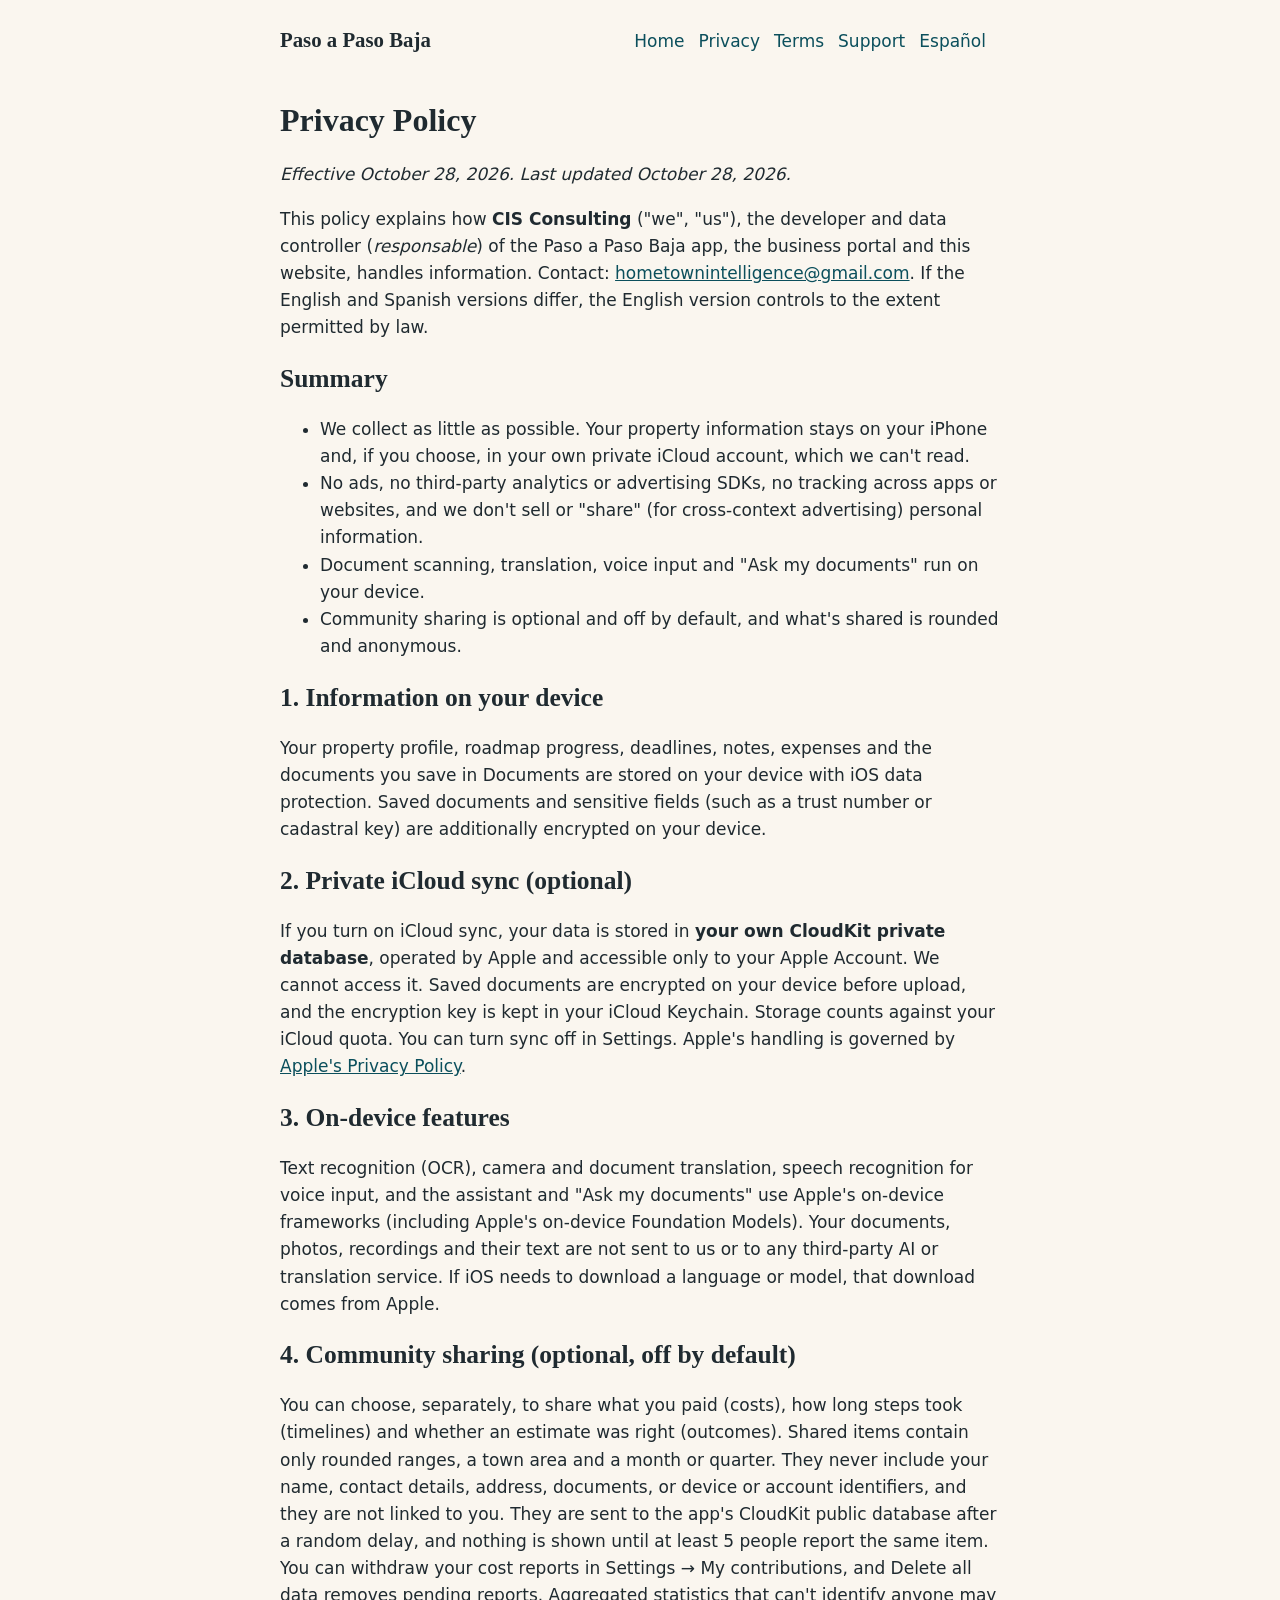
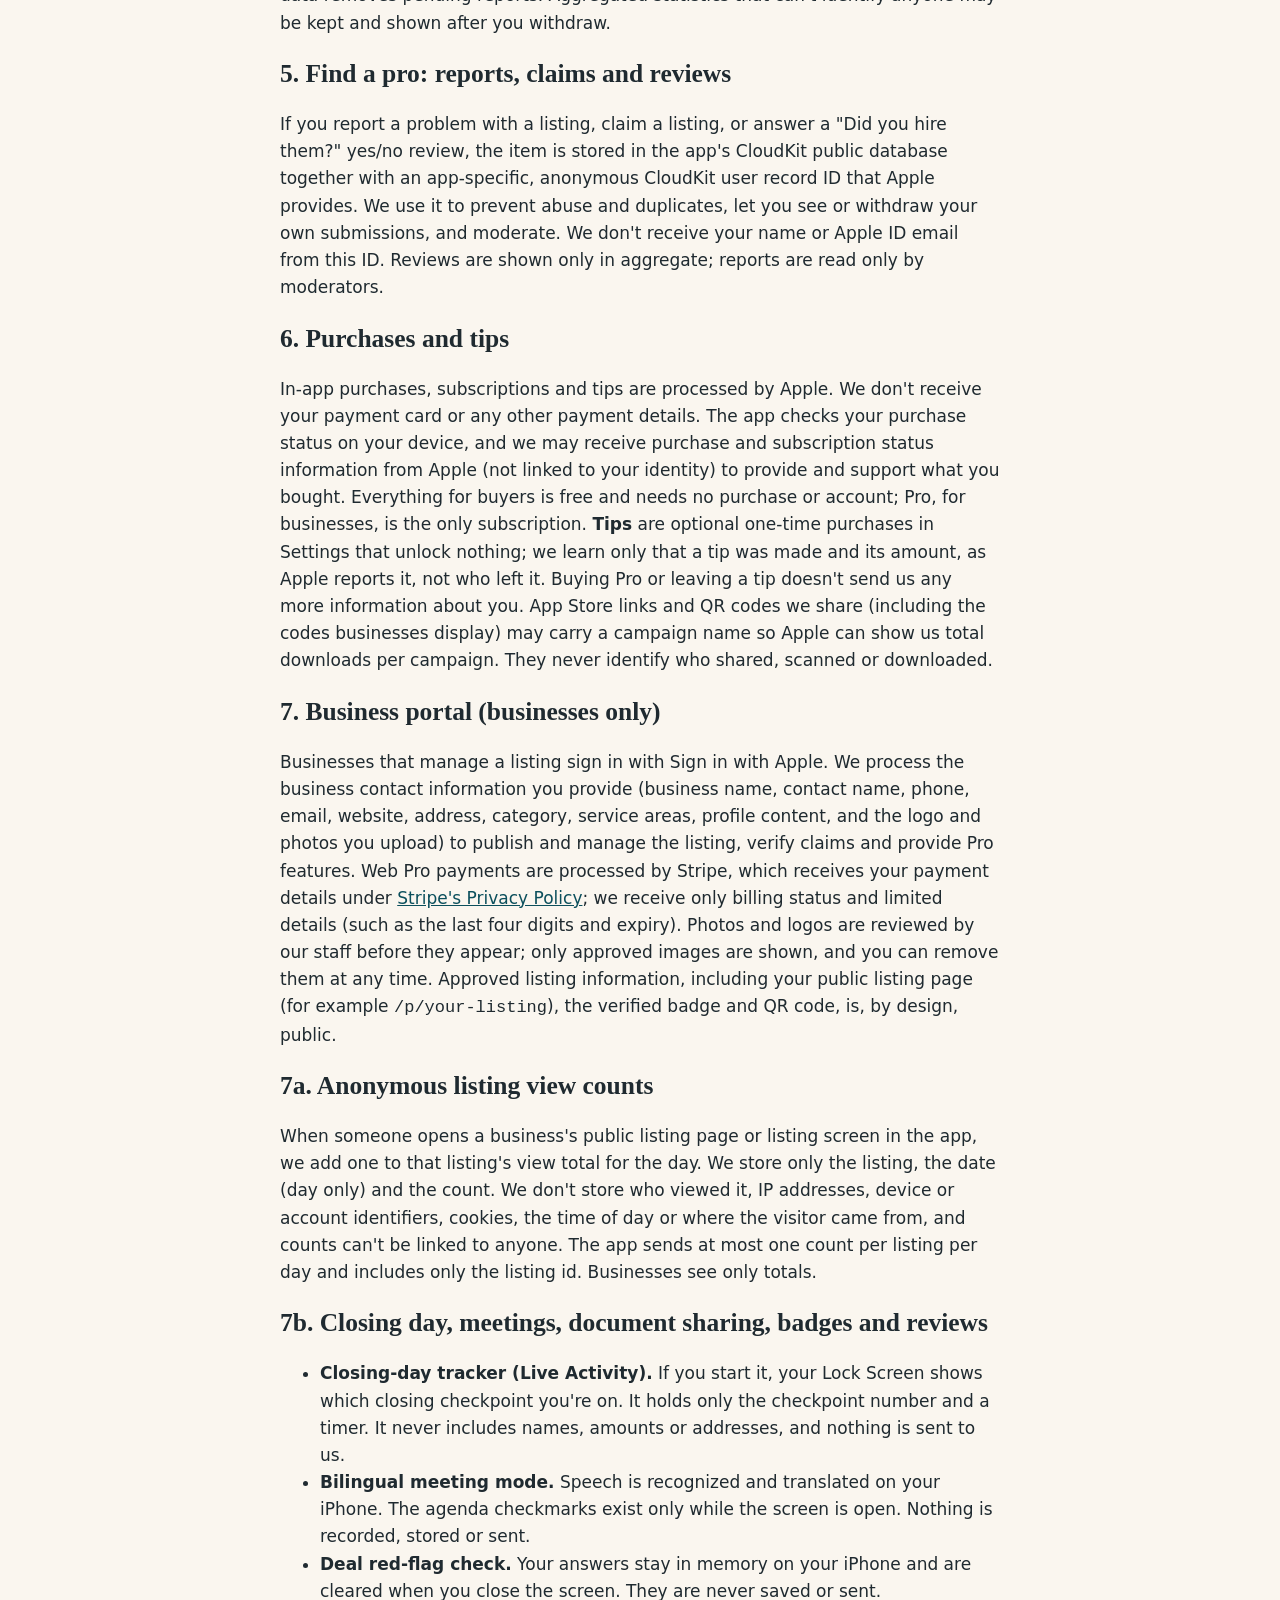
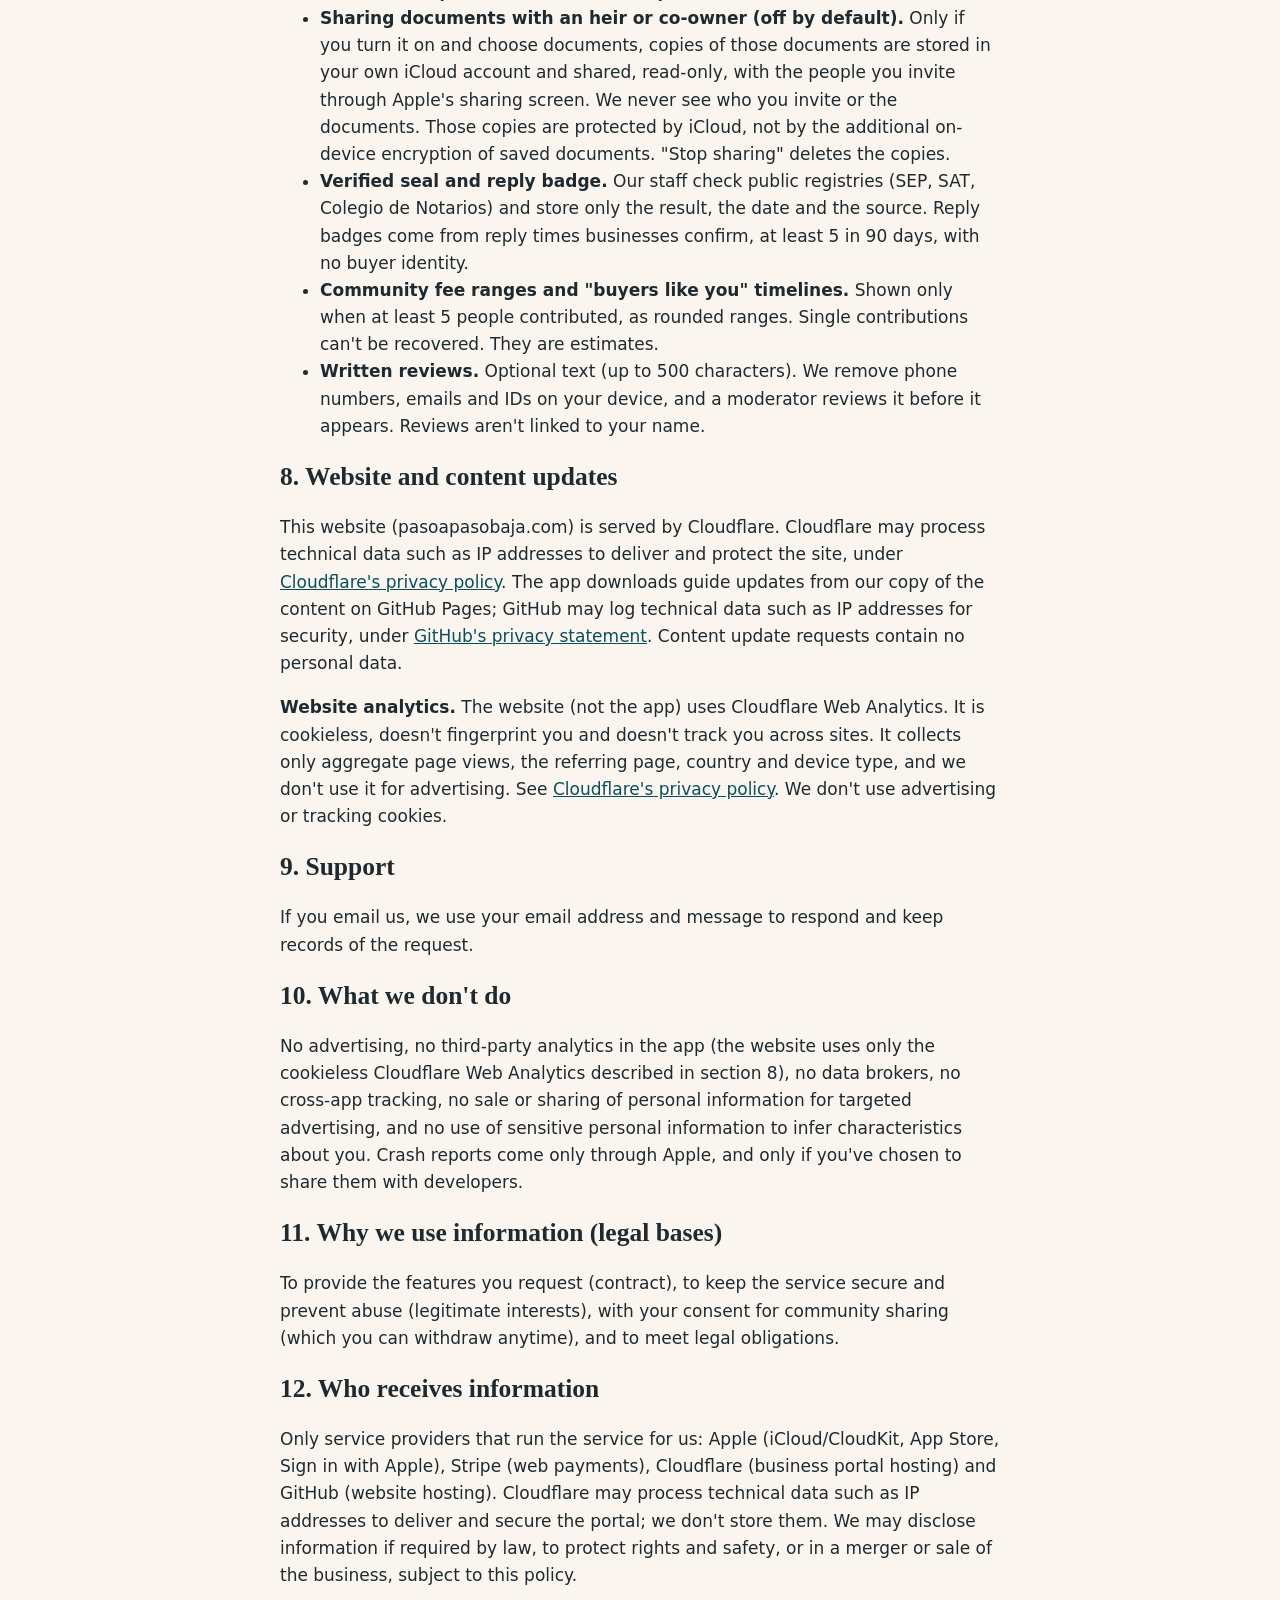
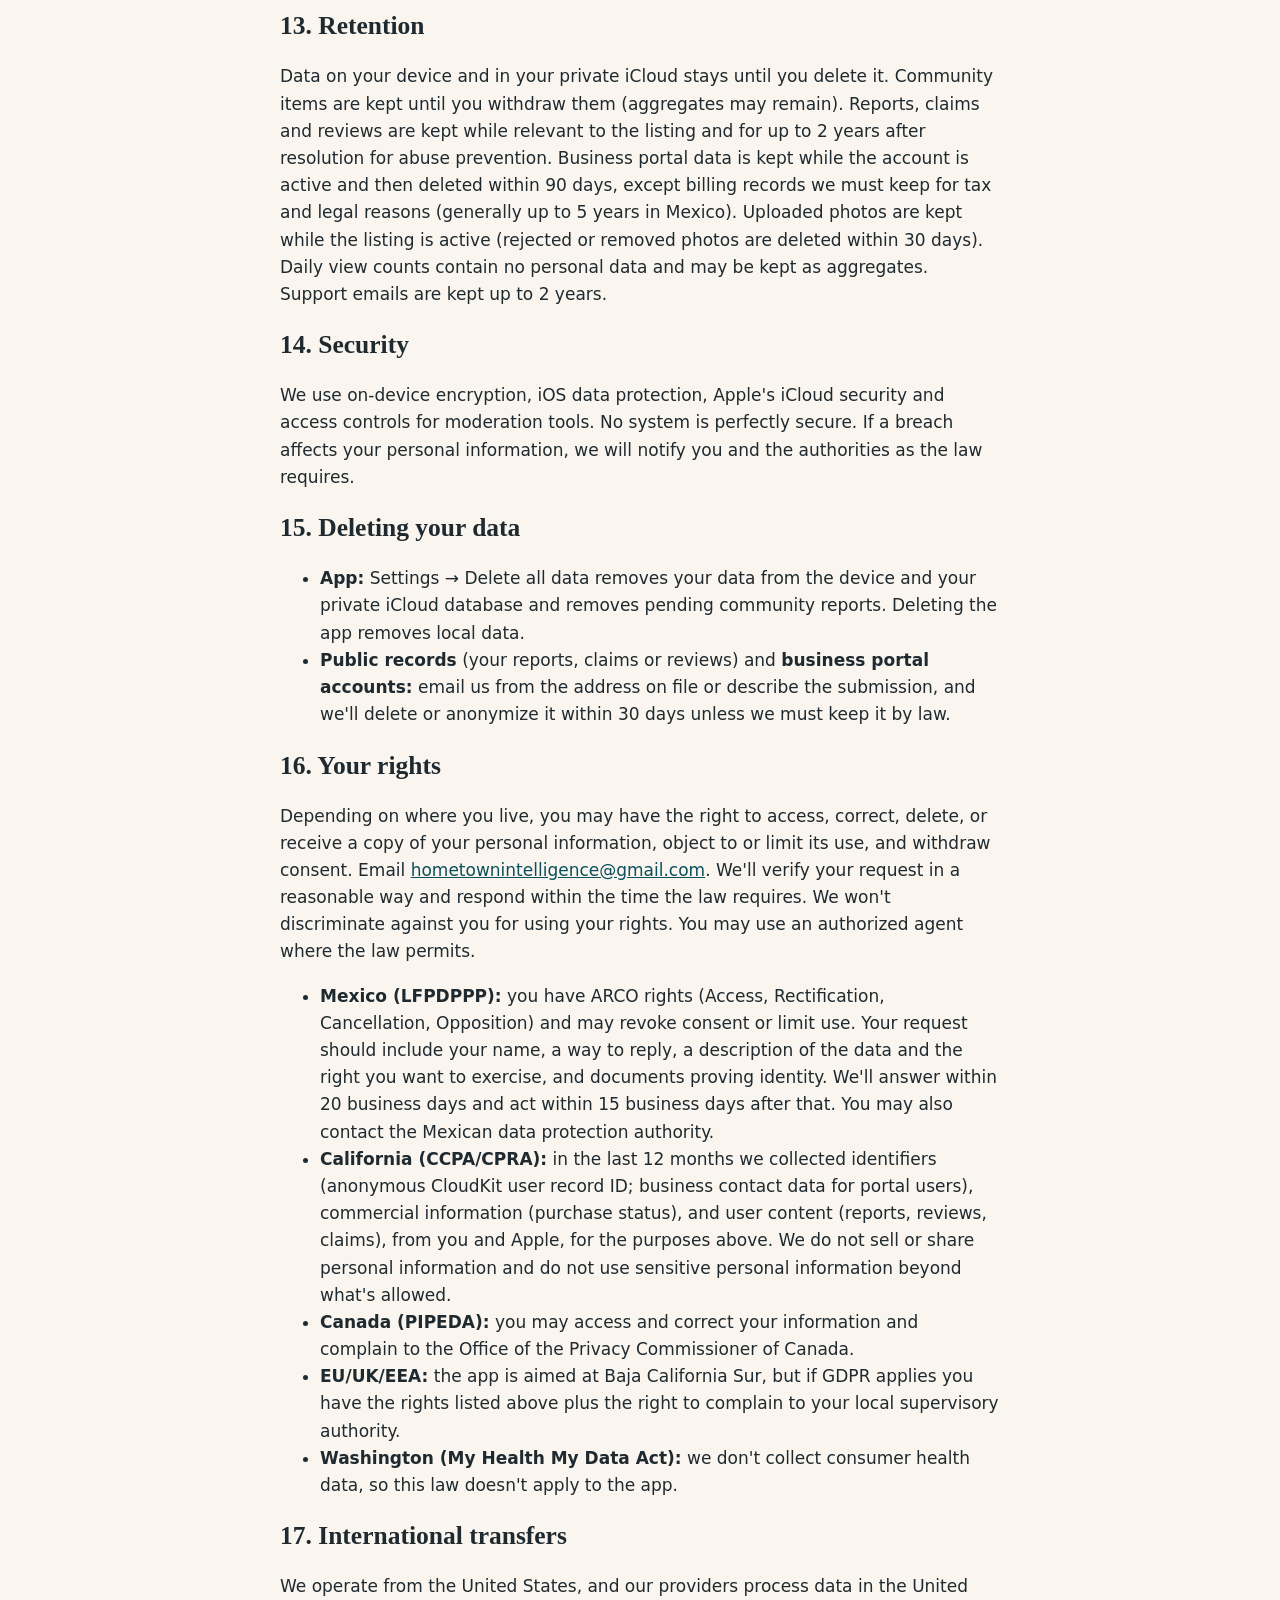
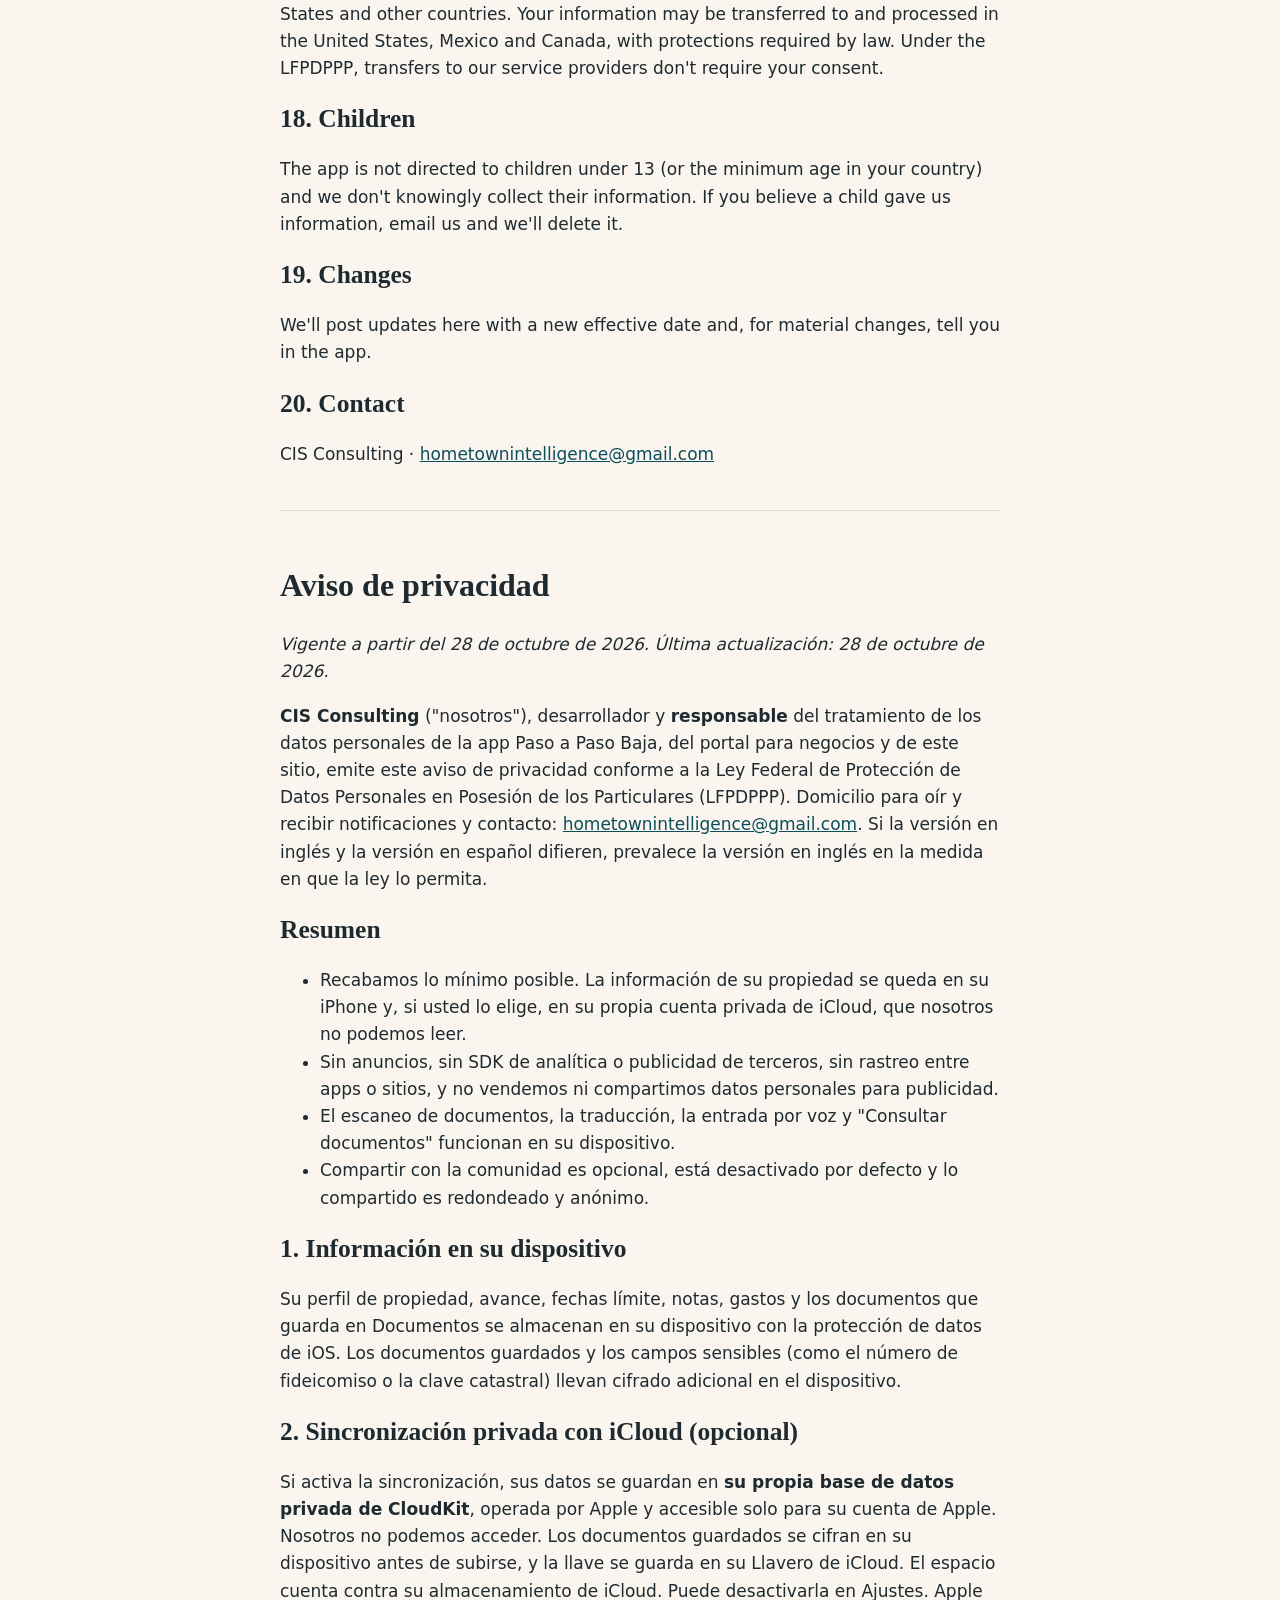
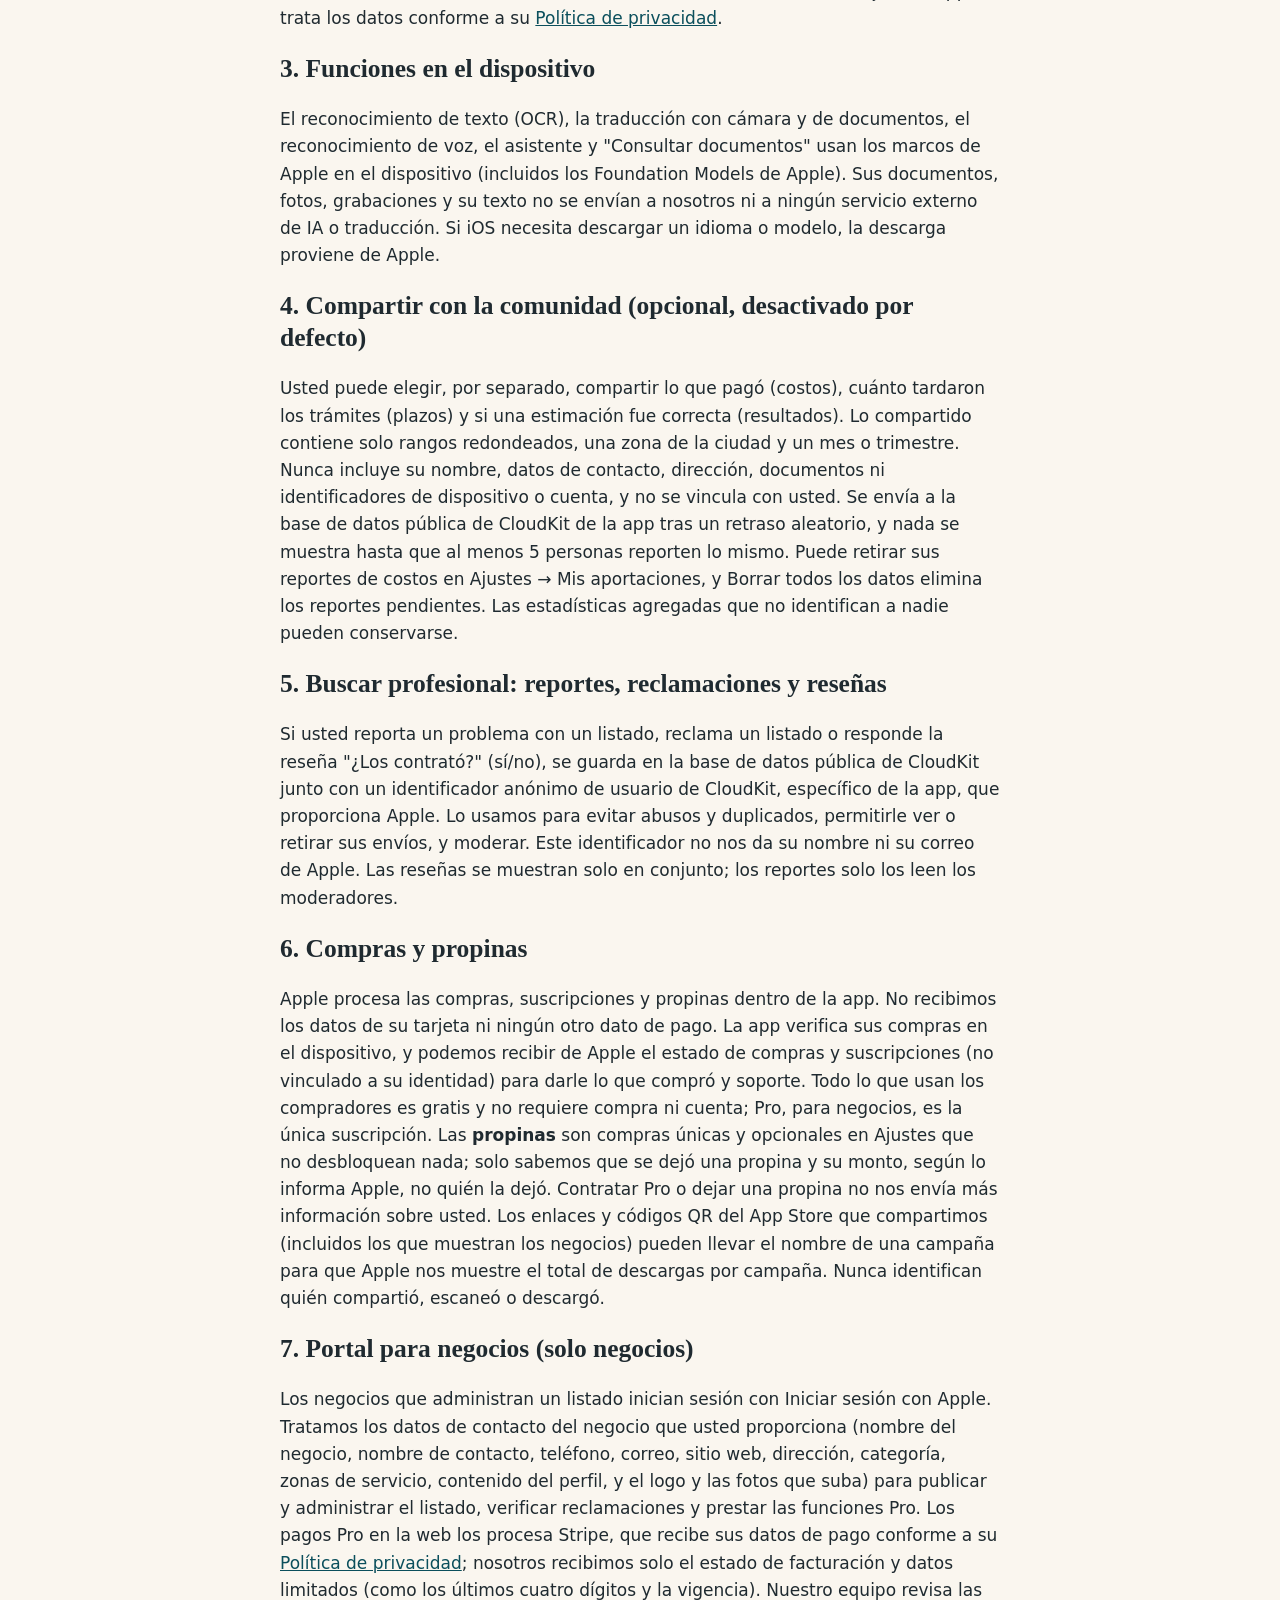
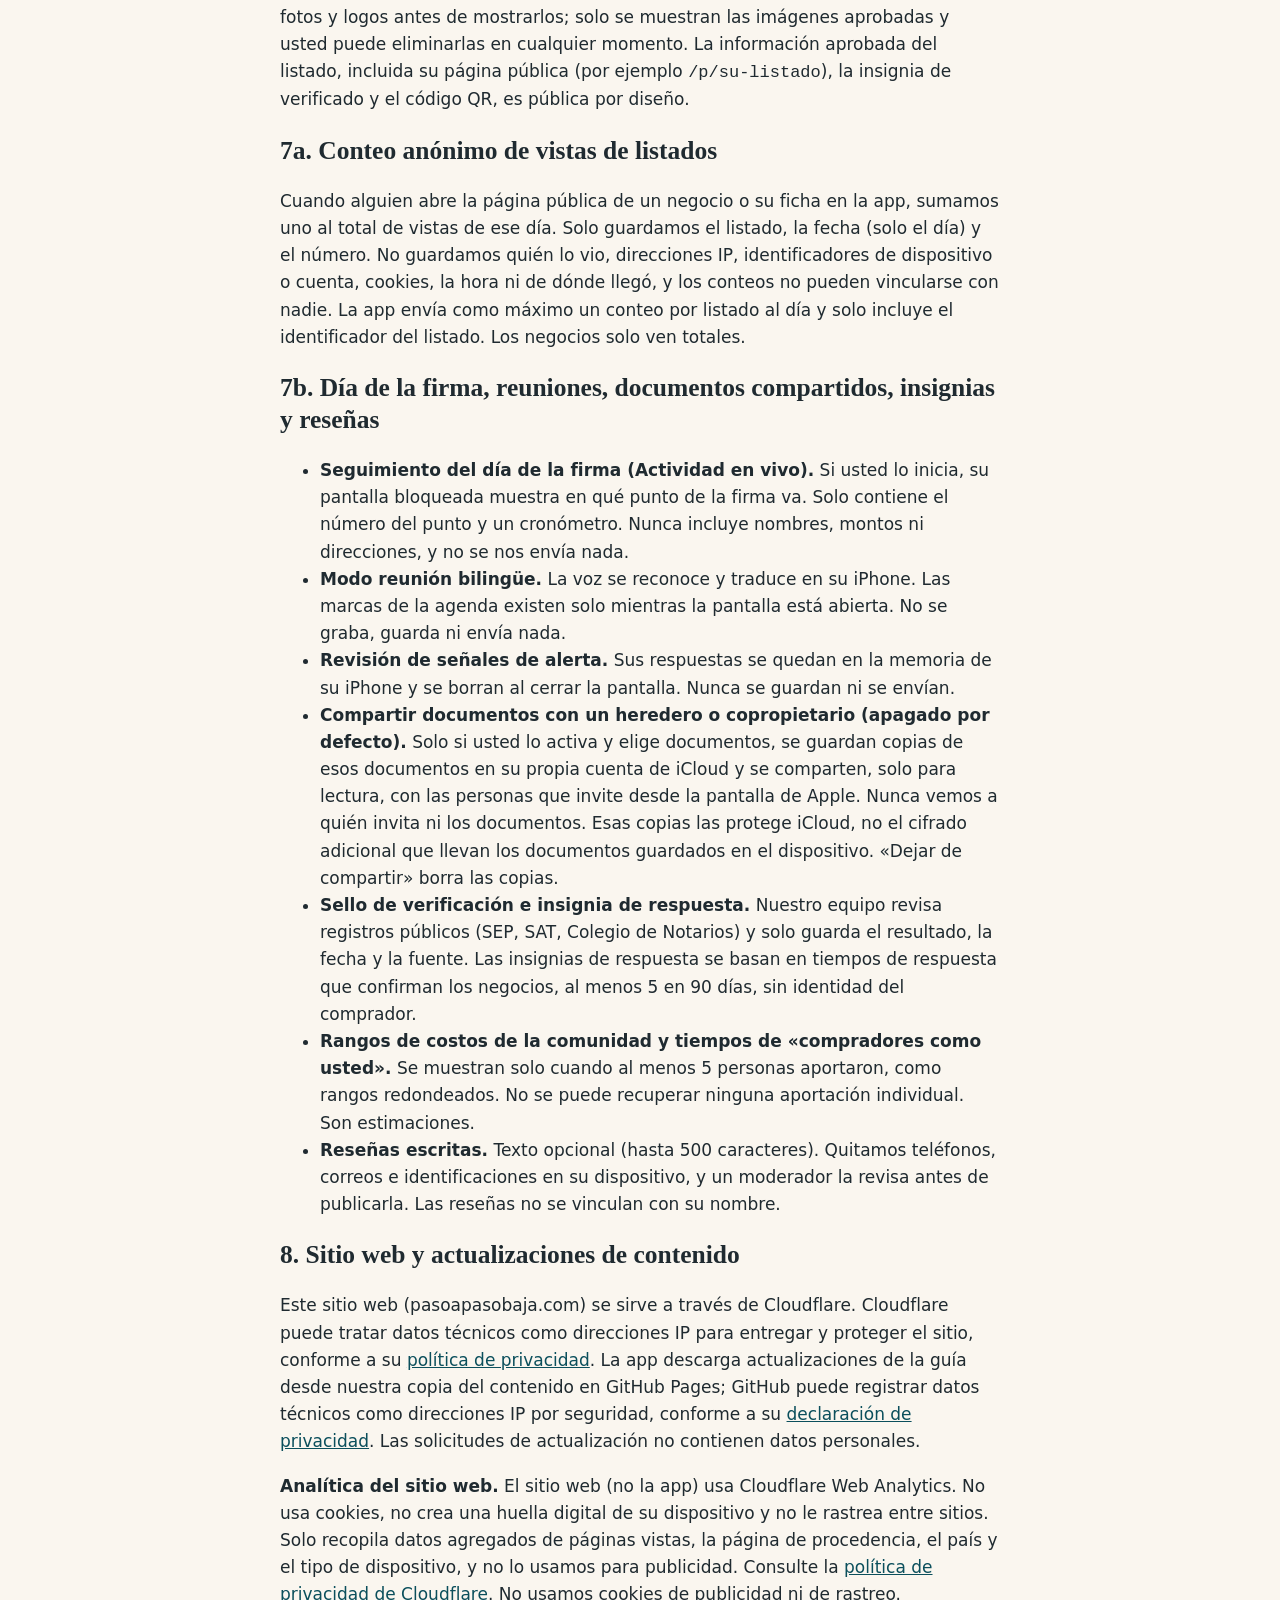
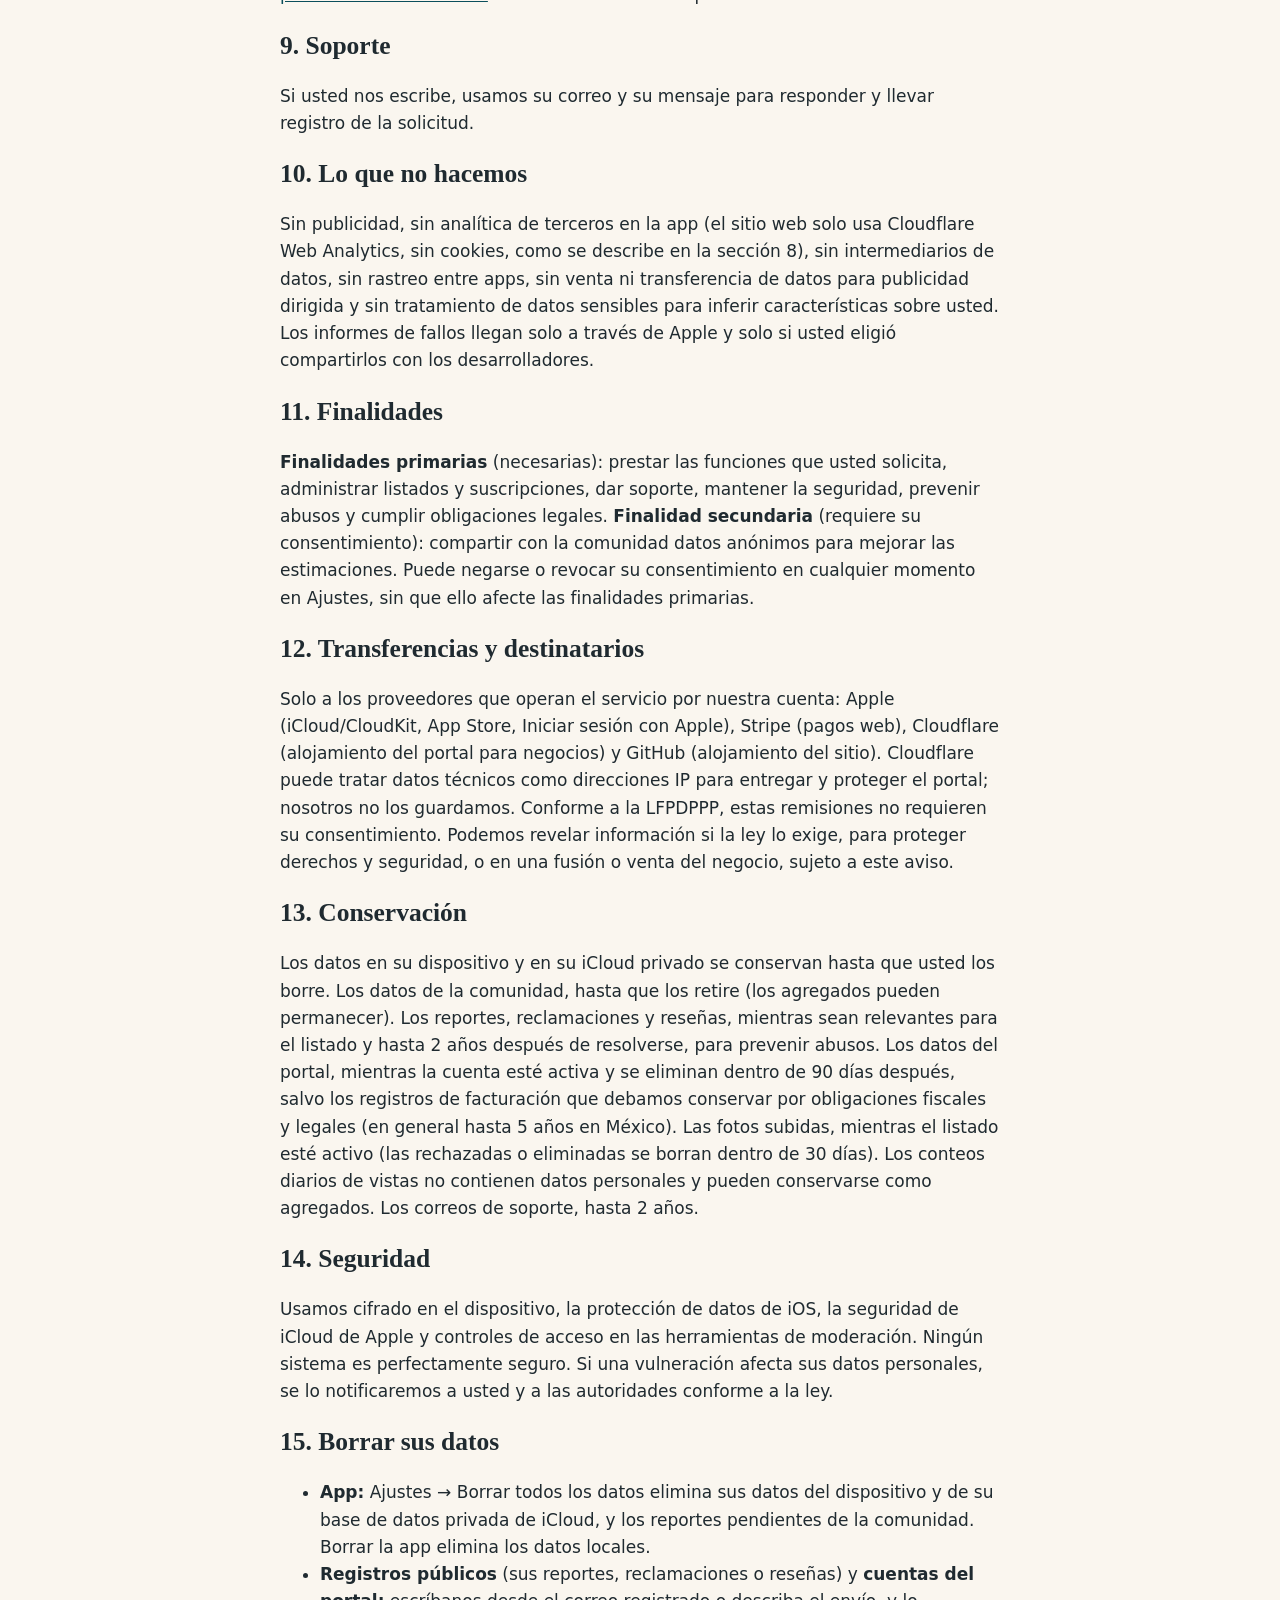
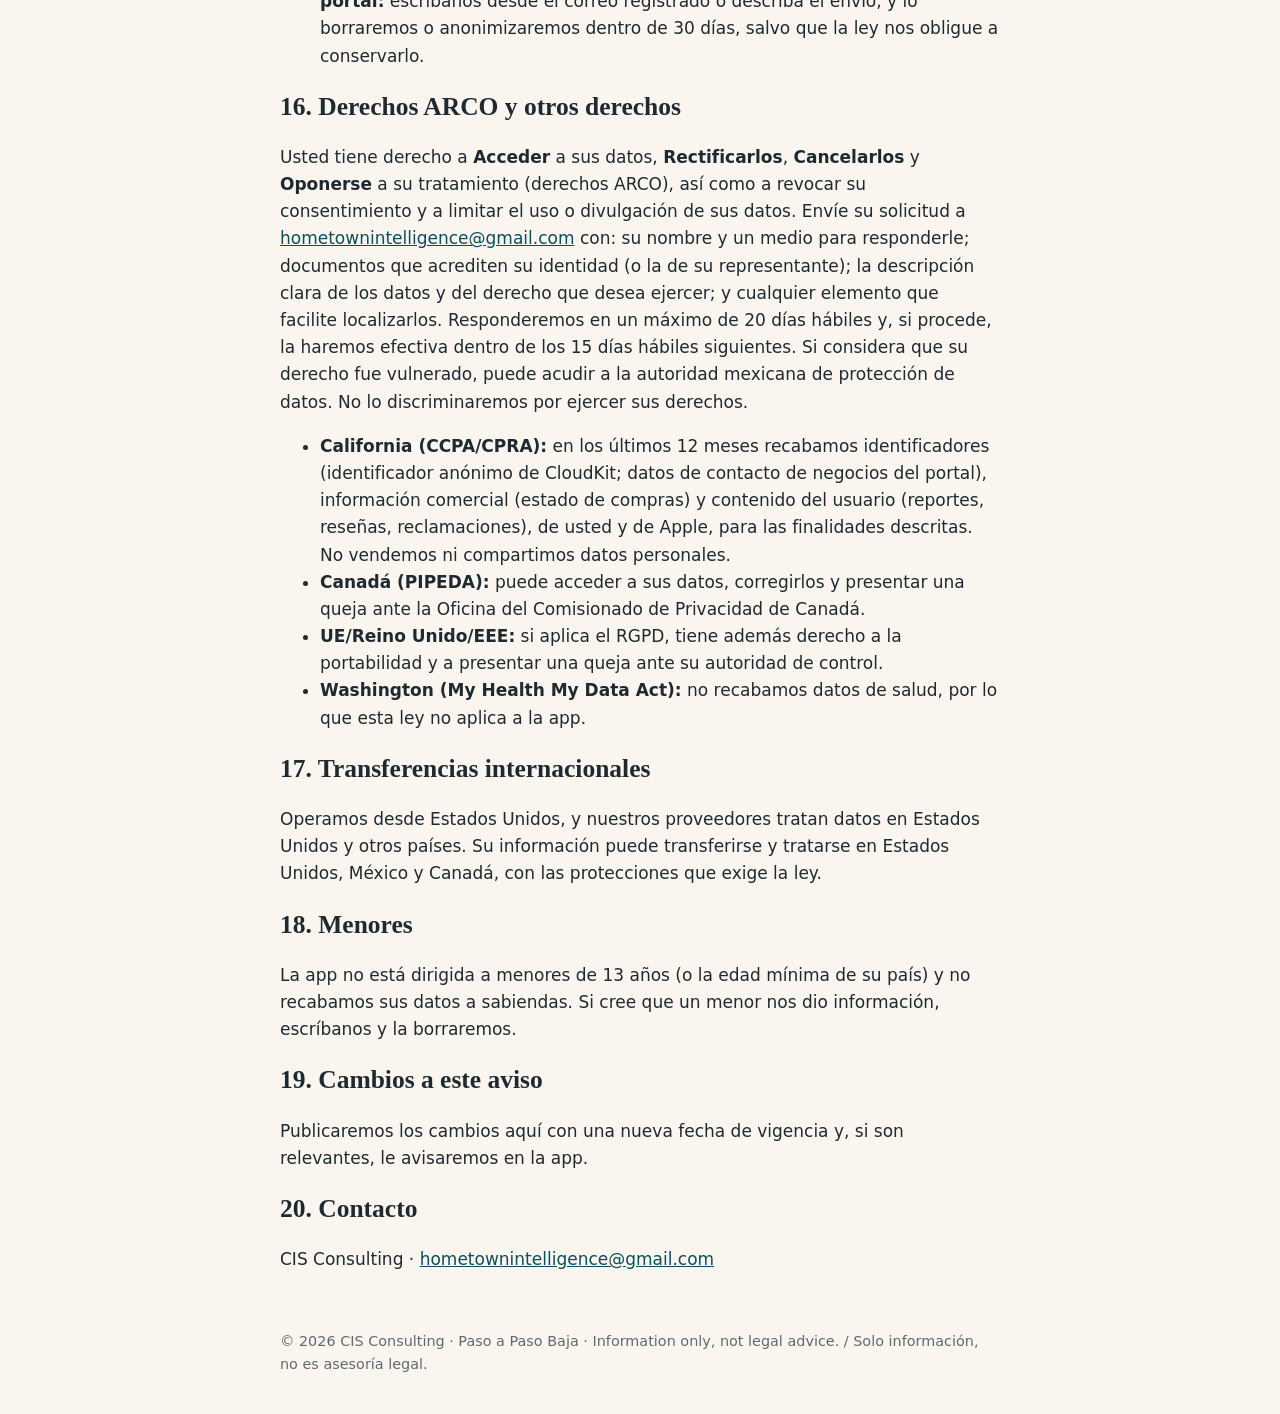
==== commit 1dc8e421: "Privacy (Oct 28, 2026): website served by Cloudflare and uses cookieless Cloudflare Web Analytics (a" ====
--- a/privacy.html
+++ b/privacy.html
@@ -2,7 +2,7 @@
 <title>Privacy Policy · Paso a Paso Baja</title><meta name="description" content="Paso a Paso Baja: a step-by-step roadmap for buying, building, and owning property in Baja California Sur.">
 <link rel="stylesheet" href="style.css"></head><body>
 <header><a class="brand" href="./">Paso a Paso Baja</a><nav><a href="./">Home</a><a href="privacy.html">Privacy</a><a href="terms.html">Terms</a><a href="support.html">Support</a><a href="#es">Español</a></nav></header><main>
-<h1>Privacy Policy</h1><p><em>Effective October 23, 2026. Last updated October 27, 2026.</em></p>
+<h1>Privacy Policy</h1><p><em>Effective October 28, 2026. Last updated October 28, 2026.</em></p>
 <p>This policy explains how <strong>CIS Consulting</strong> ("we", "us"), the developer and data controller (<em>responsable</em>) of the Paso a Paso Baja app, the business portal and this website, handles information. Contact: <a href="mailto:hometownintelligence@gmail.com">hometownintelligence@gmail.com</a>. If the English and Spanish versions differ, the English version controls to the extent permitted by law.</p>
 <h2>Summary</h2><ul>
 <li>We collect as little as possible. Your property information stays on your iPhone and, if you choose, in your own private iCloud account, which we can't read.</li>
@@ -18,9 +18,9 @@
 <h2>7. Business portal (businesses only)</h2><p>Businesses that manage a listing sign in with Sign in with Apple. We process the business contact information you provide (business name, contact name, phone, email, website, address, category, service areas, profile content, and the logo and photos you upload) to publish and manage the listing, verify claims and provide Pro features. Web Pro payments are processed by Stripe, which receives your payment details under <a href="https://stripe.com/privacy">Stripe's Privacy Policy</a>; we receive only billing status and limited details (such as the last four digits and expiry). Photos and logos are reviewed by our staff before they appear; only approved images are shown, and you can remove them at any time. Approved listing information, including your public listing page (for example <code>/p/your-listing</code>), the verified badge and QR code, is, by design, public.</p>
 <h2>7a. Anonymous listing view counts</h2><p>When someone opens a business's public listing page or listing screen in the app, we add one to that listing's view total for the day. We store only the listing, the date (day only) and the count. We don't store who viewed it, IP addresses, device or account identifiers, cookies, the time of day or where the visitor came from, and counts can't be linked to anyone. The app sends at most one count per listing per day and includes only the listing id. Businesses see only totals.</p>
 <h2>7b. Closing day, meetings, document sharing, badges and reviews</h2><ul><li><strong>Closing-day tracker (Live Activity).</strong> If you start it, your Lock Screen shows which closing checkpoint you're on. It holds only the checkpoint number and a timer. It never includes names, amounts or addresses, and nothing is sent to us.</li><li><strong>Bilingual meeting mode.</strong> Speech is recognized and translated on your iPhone. The agenda checkmarks exist only while the screen is open. Nothing is recorded, stored or sent.</li><li><strong>Deal red-flag check.</strong> Your answers stay in memory on your iPhone and are cleared when you close the screen. They are never saved or sent.</li><li><strong>Sharing documents with an heir or co-owner (off by default).</strong> Only if you turn it on and choose documents, copies of those documents are stored in your own iCloud account and shared, read-only, with the people you invite through Apple's sharing screen. We never see who you invite or the documents. Those copies are protected by iCloud, not by the additional on-device encryption of saved documents. "Stop sharing" deletes the copies.</li><li><strong>Verified seal and reply badge.</strong> Our staff check public registries (SEP, SAT, Colegio de Notarios) and store only the result, the date and the source. Reply badges come from reply times businesses confirm, at least 5 in 90 days, with no buyer identity.</li><li><strong>Community fee ranges and "buyers like you" timelines.</strong> Shown only when at least 5 people contributed, as rounded ranges. Single contributions can't be recovered. They are estimates.</li><li><strong>Written reviews.</strong> Optional text (up to 500 characters). We remove phone numbers, emails and IDs on your device, and a moderator reviews it before it appears. Reviews aren't linked to your name.</li></ul>
-<h2>8. Website and content updates</h2><p>This website is hosted on GitHub Pages, and the app downloads guide updates from it. GitHub may log technical data such as IP addresses for security, under <a href="https://docs.github.com/site-policy/privacy-policies/github-general-privacy-statement">GitHub's privacy statement</a>. We don't use cookies or analytics on this site, and content update requests contain no personal data.</p>
+<h2>8. Website and content updates</h2><p>This website (pasoapasobaja.com) is served by Cloudflare. Cloudflare may process technical data such as IP addresses to deliver and protect the site, under <a href="https://www.cloudflare.com/privacypolicy/">Cloudflare's privacy policy</a>. The app downloads guide updates from our copy of the content on GitHub Pages; GitHub may log technical data such as IP addresses for security, under <a href="https://docs.github.com/site-policy/privacy-policies/github-general-privacy-statement">GitHub's privacy statement</a>. Content update requests contain no personal data.</p><p><strong>Website analytics.</strong> The website (not the app) uses Cloudflare Web Analytics. It is cookieless, doesn't fingerprint you and doesn't track you across sites. It collects only aggregate page views, the referring page, country and device type, and we don't use it for advertising. See <a href="https://www.cloudflare.com/privacypolicy/">Cloudflare's privacy policy</a>. We don't use advertising or tracking cookies.</p>
 <h2>9. Support</h2><p>If you email us, we use your email address and message to respond and keep records of the request.</p>
-<h2>10. What we don't do</h2><p>No advertising, no third-party analytics, no data brokers, no cross-app tracking, no sale or sharing of personal information for targeted advertising, and no use of sensitive personal information to infer characteristics about you. Crash reports come only through Apple, and only if you've chosen to share them with developers.</p>
+<h2>10. What we don't do</h2><p>No advertising, no third-party analytics in the app (the website uses only the cookieless Cloudflare Web Analytics described in section 8), no data brokers, no cross-app tracking, no sale or sharing of personal information for targeted advertising, and no use of sensitive personal information to infer characteristics about you. Crash reports come only through Apple, and only if you've chosen to share them with developers.</p>
 <h2>11. Why we use information (legal bases)</h2><p>To provide the features you request (contract), to keep the service secure and prevent abuse (legitimate interests), with your consent for community sharing (which you can withdraw anytime), and to meet legal obligations.</p>
 <h2>12. Who receives information</h2><p>Only service providers that run the service for us: Apple (iCloud/CloudKit, App Store, Sign in with Apple), Stripe (web payments), Cloudflare (business portal hosting) and GitHub (website hosting). Cloudflare may process technical data such as IP addresses to deliver and secure the portal; we don't store them. We may disclose information if required by law, to protect rights and safety, or in a merger or sale of the business, subject to this policy.</p>
 <h2>13. Retention</h2><p>Data on your device and in your private iCloud stays until you delete it. Community items are kept until you withdraw them (aggregates may remain). Reports, claims and reviews are kept while relevant to the listing and for up to 2 years after resolution for abuse prevention. Business portal data is kept while the account is active and then deleted within 90 days, except billing records we must keep for tax and legal reasons (generally up to 5 years in Mexico). Uploaded photos are kept while the listing is active (rejected or removed photos are deleted within 30 days). Daily view counts contain no personal data and may be kept as aggregates. Support emails are kept up to 2 years.</p>
@@ -39,7 +39,7 @@
 <h2>20. Contact</h2><p>CIS Consulting · <a href="mailto:hometownintelligence@gmail.com">hometownintelligence@gmail.com</a></p>
 
 <section class="lang" id="es" lang="es">
-<h1>Aviso de privacidad</h1><p><em>Vigente a partir del 23 de octubre de 2026. Última actualización: 27 de octubre de 2026.</em></p>
+<h1>Aviso de privacidad</h1><p><em>Vigente a partir del 28 de octubre de 2026. Última actualización: 28 de octubre de 2026.</em></p>
 <p><strong>CIS Consulting</strong> ("nosotros"), desarrollador y <strong>responsable</strong> del tratamiento de los datos personales de la app Paso a Paso Baja, del portal para negocios y de este sitio, emite este aviso de privacidad conforme a la Ley Federal de Protección de Datos Personales en Posesión de los Particulares (LFPDPPP). Domicilio para oír y recibir notificaciones y contacto: <a href="mailto:hometownintelligence@gmail.com">hometownintelligence@gmail.com</a>. Si la versión en inglés y la versión en español difieren, prevalece la versión en inglés en la medida en que la ley lo permita.</p>
 <h2>Resumen</h2><ul>
 <li>Recabamos lo mínimo posible. La información de su propiedad se queda en su iPhone y, si usted lo elige, en su propia cuenta privada de iCloud, que nosotros no podemos leer.</li>
@@ -55,9 +55,9 @@
 <h2>7. Portal para negocios (solo negocios)</h2><p>Los negocios que administran un listado inician sesión con Iniciar sesión con Apple. Tratamos los datos de contacto del negocio que usted proporciona (nombre del negocio, nombre de contacto, teléfono, correo, sitio web, dirección, categoría, zonas de servicio, contenido del perfil, y el logo y las fotos que suba) para publicar y administrar el listado, verificar reclamaciones y prestar las funciones Pro. Los pagos Pro en la web los procesa Stripe, que recibe sus datos de pago conforme a su <a href="https://stripe.com/mx/privacy">Política de privacidad</a>; nosotros recibimos solo el estado de facturación y datos limitados (como los últimos cuatro dígitos y la vigencia). Nuestro equipo revisa las fotos y logos antes de mostrarlos; solo se muestran las imágenes aprobadas y usted puede eliminarlas en cualquier momento. La información aprobada del listado, incluida su página pública (por ejemplo <code>/p/su-listado</code>), la insignia de verificado y el código QR, es pública por diseño.</p>
 <h2>7a. Conteo anónimo de vistas de listados</h2><p>Cuando alguien abre la página pública de un negocio o su ficha en la app, sumamos uno al total de vistas de ese día. Solo guardamos el listado, la fecha (solo el día) y el número. No guardamos quién lo vio, direcciones IP, identificadores de dispositivo o cuenta, cookies, la hora ni de dónde llegó, y los conteos no pueden vincularse con nadie. La app envía como máximo un conteo por listado al día y solo incluye el identificador del listado. Los negocios solo ven totales.</p>
 <h2>7b. Día de la firma, reuniones, documentos compartidos, insignias y reseñas</h2><ul><li><strong>Seguimiento del día de la firma (Actividad en vivo).</strong> Si usted lo inicia, su pantalla bloqueada muestra en qué punto de la firma va. Solo contiene el número del punto y un cronómetro. Nunca incluye nombres, montos ni direcciones, y no se nos envía nada.</li><li><strong>Modo reunión bilingüe.</strong> La voz se reconoce y traduce en su iPhone. Las marcas de la agenda existen solo mientras la pantalla está abierta. No se graba, guarda ni envía nada.</li><li><strong>Revisión de señales de alerta.</strong> Sus respuestas se quedan en la memoria de su iPhone y se borran al cerrar la pantalla. Nunca se guardan ni se envían.</li><li><strong>Compartir documentos con un heredero o copropietario (apagado por defecto).</strong> Solo si usted lo activa y elige documentos, se guardan copias de esos documentos en su propia cuenta de iCloud y se comparten, solo para lectura, con las personas que invite desde la pantalla de Apple. Nunca vemos a quién invita ni los documentos. Esas copias las protege iCloud, no el cifrado adicional que llevan los documentos guardados en el dispositivo. «Dejar de compartir» borra las copias.</li><li><strong>Sello de verificación e insignia de respuesta.</strong> Nuestro equipo revisa registros públicos (SEP, SAT, Colegio de Notarios) y solo guarda el resultado, la fecha y la fuente. Las insignias de respuesta se basan en tiempos de respuesta que confirman los negocios, al menos 5 en 90 días, sin identidad del comprador.</li><li><strong>Rangos de costos de la comunidad y tiempos de «compradores como usted».</strong> Se muestran solo cuando al menos 5 personas aportaron, como rangos redondeados. No se puede recuperar ninguna aportación individual. Son estimaciones.</li><li><strong>Reseñas escritas.</strong> Texto opcional (hasta 500 caracteres). Quitamos teléfonos, correos e identificaciones en su dispositivo, y un moderador la revisa antes de publicarla. Las reseñas no se vinculan con su nombre.</li></ul>
-<h2>8. Sitio web y actualizaciones de contenido</h2><p>Este sitio se aloja en GitHub Pages, y la app descarga actualizaciones de la guía desde ahí. GitHub puede registrar datos técnicos como direcciones IP por seguridad, conforme a su declaración de privacidad. No usamos cookies ni analítica en este sitio, y las solicitudes de actualización no contienen datos personales.</p>
+<h2>8. Sitio web y actualizaciones de contenido</h2><p>Este sitio web (pasoapasobaja.com) se sirve a través de Cloudflare. Cloudflare puede tratar datos técnicos como direcciones IP para entregar y proteger el sitio, conforme a su <a href="https://www.cloudflare.com/es-es/privacypolicy/">política de privacidad</a>. La app descarga actualizaciones de la guía desde nuestra copia del contenido en GitHub Pages; GitHub puede registrar datos técnicos como direcciones IP por seguridad, conforme a su <a href="https://docs.github.com/site-policy/privacy-policies/github-general-privacy-statement">declaración de privacidad</a>. Las solicitudes de actualización no contienen datos personales.</p><p><strong>Analítica del sitio web.</strong> El sitio web (no la app) usa Cloudflare Web Analytics. No usa cookies, no crea una huella digital de su dispositivo y no le rastrea entre sitios. Solo recopila datos agregados de páginas vistas, la página de procedencia, el país y el tipo de dispositivo, y no lo usamos para publicidad. Consulte la <a href="https://www.cloudflare.com/es-es/privacypolicy/">política de privacidad de Cloudflare</a>. No usamos cookies de publicidad ni de rastreo.</p>
 <h2>9. Soporte</h2><p>Si usted nos escribe, usamos su correo y su mensaje para responder y llevar registro de la solicitud.</p>
-<h2>10. Lo que no hacemos</h2><p>Sin publicidad, sin analítica de terceros, sin intermediarios de datos, sin rastreo entre apps, sin venta ni transferencia de datos para publicidad dirigida y sin tratamiento de datos sensibles para inferir características sobre usted. Los informes de fallos llegan solo a través de Apple y solo si usted eligió compartirlos con los desarrolladores.</p>
+<h2>10. Lo que no hacemos</h2><p>Sin publicidad, sin analítica de terceros en la app (el sitio web solo usa Cloudflare Web Analytics, sin cookies, como se describe en la sección 8), sin intermediarios de datos, sin rastreo entre apps, sin venta ni transferencia de datos para publicidad dirigida y sin tratamiento de datos sensibles para inferir características sobre usted. Los informes de fallos llegan solo a través de Apple y solo si usted eligió compartirlos con los desarrolladores.</p>
 <h2>11. Finalidades</h2><p><strong>Finalidades primarias</strong> (necesarias): prestar las funciones que usted solicita, administrar listados y suscripciones, dar soporte, mantener la seguridad, prevenir abusos y cumplir obligaciones legales. <strong>Finalidad secundaria</strong> (requiere su consentimiento): compartir con la comunidad datos anónimos para mejorar las estimaciones. Puede negarse o revocar su consentimiento en cualquier momento en Ajustes, sin que ello afecte las finalidades primarias.</p>
 <h2>12. Transferencias y destinatarios</h2><p>Solo a los proveedores que operan el servicio por nuestra cuenta: Apple (iCloud/CloudKit, App Store, Iniciar sesión con Apple), Stripe (pagos web), Cloudflare (alojamiento del portal para negocios) y GitHub (alojamiento del sitio). Cloudflare puede tratar datos técnicos como direcciones IP para entregar y proteger el portal; nosotros no los guardamos. Conforme a la LFPDPPP, estas remisiones no requieren su consentimiento. Podemos revelar información si la ley lo exige, para proteger derechos y seguridad, o en una fusión o venta del negocio, sujeto a este aviso.</p>
 <h2>13. Conservación</h2><p>Los datos en su dispositivo y en su iCloud privado se conservan hasta que usted los borre. Los datos de la comunidad, hasta que los retire (los agregados pueden permanecer). Los reportes, reclamaciones y reseñas, mientras sean relevantes para el listado y hasta 2 años después de resolverse, para prevenir abusos. Los datos del portal, mientras la cuenta esté activa y se eliminan dentro de 90 días después, salvo los registros de facturación que debamos conservar por obligaciones fiscales y legales (en general hasta 5 años en México). Las fotos subidas, mientras el listado esté activo (las rechazadas o eliminadas se borran dentro de 30 días). Los conteos diarios de vistas no contienen datos personales y pueden conservarse como agregados. Los correos de soporte, hasta 2 años.</p>
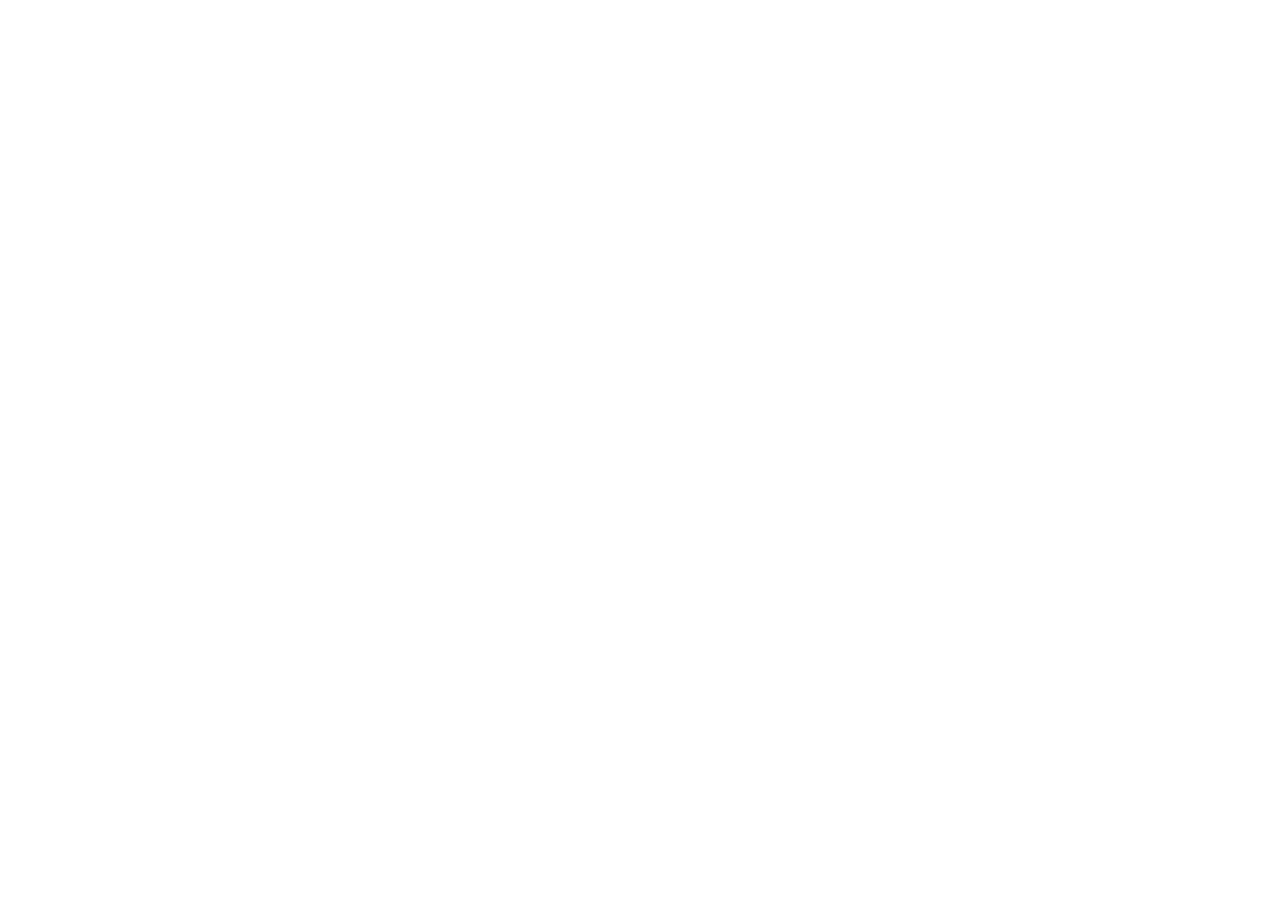
==== commit d4e13fb0: "Privacy, Terms, Support moved to pasoapasobaja.com: redirect pages (meta refresh, canonical, visible" ====
--- a/privacy.html
+++ b/privacy.html
@@ -1,79 +1,19 @@
-<!doctype html><html lang="en"><head><meta charset="utf-8"><meta name="viewport" content="width=device-width,initial-scale=1">
-<title>Privacy Policy · Paso a Paso Baja</title><meta name="description" content="Paso a Paso Baja: a step-by-step roadmap for buying, building, and owning property in Baja California Sur.">
-<link rel="stylesheet" href="style.css"></head><body>
-<header><a class="brand" href="./">Paso a Paso Baja</a><nav><a href="./">Home</a><a href="privacy.html">Privacy</a><a href="terms.html">Terms</a><a href="support.html">Support</a><a href="#es">Español</a></nav></header><main>
-<h1>Privacy Policy</h1><p><em>Effective October 28, 2026. Last updated October 28, 2026.</em></p>
-<p>This policy explains how <strong>CIS Consulting</strong> ("we", "us"), the developer and data controller (<em>responsable</em>) of the Paso a Paso Baja app, the business portal and this website, handles information. Contact: <a href="mailto:hometownintelligence@gmail.com">hometownintelligence@gmail.com</a>. If the English and Spanish versions differ, the English version controls to the extent permitted by law.</p>
-<h2>Summary</h2><ul>
-<li>We collect as little as possible. Your property information stays on your iPhone and, if you choose, in your own private iCloud account, which we can't read.</li>
-<li>No ads, no third-party analytics or advertising SDKs, no tracking across apps or websites, and we don't sell or "share" (for cross-context advertising) personal information.</li>
-<li>Document scanning, translation, voice input and "Ask my documents" run on your device.</li>
-<li>Community sharing is optional and off by default, and what's shared is rounded and anonymous.</li></ul>
-<h2>1. Information on your device</h2><p>Your property profile, roadmap progress, deadlines, notes, expenses and the documents you save in Documents are stored on your device with iOS data protection. Saved documents and sensitive fields (such as a trust number or cadastral key) are additionally encrypted on your device.</p>
-<h2>2. Private iCloud sync (optional)</h2><p>If you turn on iCloud sync, your data is stored in <strong>your own CloudKit private database</strong>, operated by Apple and accessible only to your Apple Account. We cannot access it. Saved documents are encrypted on your device before upload, and the encryption key is kept in your iCloud Keychain. Storage counts against your iCloud quota. You can turn sync off in Settings. Apple's handling is governed by <a href="https://www.apple.com/legal/privacy/">Apple's Privacy Policy</a>.</p>
-<h2>3. On-device features</h2><p>Text recognition (OCR), camera and document translation, speech recognition for voice input, and the assistant and "Ask my documents" use Apple's on-device frameworks (including Apple's on-device Foundation Models). Your documents, photos, recordings and their text are not sent to us or to any third-party AI or translation service. If iOS needs to download a language or model, that download comes from Apple.</p>
-<h2>4. Community sharing (optional, off by default)</h2><p>You can choose, separately, to share what you paid (costs), how long steps took (timelines) and whether an estimate was right (outcomes). Shared items contain only rounded ranges, a town area and a month or quarter. They never include your name, contact details, address, documents, or device or account identifiers, and they are not linked to you. They are sent to the app's CloudKit public database after a random delay, and nothing is shown until at least 5 people report the same item. You can withdraw your cost reports in Settings → My contributions, and Delete all data removes pending reports. Aggregated statistics that can't identify anyone may be kept and shown after you withdraw.</p>
-<h2>5. Find a pro: reports, claims and reviews</h2><p>If you report a problem with a listing, claim a listing, or answer a "Did you hire them?" yes/no review, the item is stored in the app's CloudKit public database together with an app-specific, anonymous CloudKit user record ID that Apple provides. We use it to prevent abuse and duplicates, let you see or withdraw your own submissions, and moderate. We don't receive your name or Apple ID email from this ID. Reviews are shown only in aggregate; reports are read only by moderators.</p>
-<h2>6. Purchases and tips</h2><p>In-app purchases, subscriptions and tips are processed by Apple. We don't receive your payment card or any other payment details. The app checks your purchase status on your device, and we may receive purchase and subscription status information from Apple (not linked to your identity) to provide and support what you bought. Everything for buyers is free and needs no purchase or account; Pro, for businesses, is the only subscription. <strong>Tips</strong> are optional one-time purchases in Settings that unlock nothing; we learn only that a tip was made and its amount, as Apple reports it, not who left it. Buying Pro or leaving a tip doesn't send us any more information about you. App Store links and QR codes we share (including the codes businesses display) may carry a campaign name so Apple can show us total downloads per campaign. They never identify who shared, scanned or downloaded.</p>
-<h2>7. Business portal (businesses only)</h2><p>Businesses that manage a listing sign in with Sign in with Apple. We process the business contact information you provide (business name, contact name, phone, email, website, address, category, service areas, profile content, and the logo and photos you upload) to publish and manage the listing, verify claims and provide Pro features. Web Pro payments are processed by Stripe, which receives your payment details under <a href="https://stripe.com/privacy">Stripe's Privacy Policy</a>; we receive only billing status and limited details (such as the last four digits and expiry). Photos and logos are reviewed by our staff before they appear; only approved images are shown, and you can remove them at any time. Approved listing information, including your public listing page (for example <code>/p/your-listing</code>), the verified badge and QR code, is, by design, public.</p>
-<h2>7a. Anonymous listing view counts</h2><p>When someone opens a business's public listing page or listing screen in the app, we add one to that listing's view total for the day. We store only the listing, the date (day only) and the count. We don't store who viewed it, IP addresses, device or account identifiers, cookies, the time of day or where the visitor came from, and counts can't be linked to anyone. The app sends at most one count per listing per day and includes only the listing id. Businesses see only totals.</p>
-<h2>7b. Closing day, meetings, document sharing, badges and reviews</h2><ul><li><strong>Closing-day tracker (Live Activity).</strong> If you start it, your Lock Screen shows which closing checkpoint you're on. It holds only the checkpoint number and a timer. It never includes names, amounts or addresses, and nothing is sent to us.</li><li><strong>Bilingual meeting mode.</strong> Speech is recognized and translated on your iPhone. The agenda checkmarks exist only while the screen is open. Nothing is recorded, stored or sent.</li><li><strong>Deal red-flag check.</strong> Your answers stay in memory on your iPhone and are cleared when you close the screen. They are never saved or sent.</li><li><strong>Sharing documents with an heir or co-owner (off by default).</strong> Only if you turn it on and choose documents, copies of those documents are stored in your own iCloud account and shared, read-only, with the people you invite through Apple's sharing screen. We never see who you invite or the documents. Those copies are protected by iCloud, not by the additional on-device encryption of saved documents. "Stop sharing" deletes the copies.</li><li><strong>Verified seal and reply badge.</strong> Our staff check public registries (SEP, SAT, Colegio de Notarios) and store only the result, the date and the source. Reply badges come from reply times businesses confirm, at least 5 in 90 days, with no buyer identity.</li><li><strong>Community fee ranges and "buyers like you" timelines.</strong> Shown only when at least 5 people contributed, as rounded ranges. Single contributions can't be recovered. They are estimates.</li><li><strong>Written reviews.</strong> Optional text (up to 500 characters). We remove phone numbers, emails and IDs on your device, and a moderator reviews it before it appears. Reviews aren't linked to your name.</li></ul>
-<h2>8. Website and content updates</h2><p>This website (pasoapasobaja.com) is served by Cloudflare. Cloudflare may process technical data such as IP addresses to deliver and protect the site, under <a href="https://www.cloudflare.com/privacypolicy/">Cloudflare's privacy policy</a>. The app downloads guide updates from our copy of the content on GitHub Pages; GitHub may log technical data such as IP addresses for security, under <a href="https://docs.github.com/site-policy/privacy-policies/github-general-privacy-statement">GitHub's privacy statement</a>. Content update requests contain no personal data.</p><p><strong>Website analytics.</strong> The website (not the app) uses Cloudflare Web Analytics. It is cookieless, doesn't fingerprint you and doesn't track you across sites. It collects only aggregate page views, the referring page, country and device type, and we don't use it for advertising. See <a href="https://www.cloudflare.com/privacypolicy/">Cloudflare's privacy policy</a>. We don't use advertising or tracking cookies.</p>
-<h2>9. Support</h2><p>If you email us, we use your email address and message to respond and keep records of the request.</p>
-<h2>10. What we don't do</h2><p>No advertising, no third-party analytics in the app (the website uses only the cookieless Cloudflare Web Analytics described in section 8), no data brokers, no cross-app tracking, no sale or sharing of personal information for targeted advertising, and no use of sensitive personal information to infer characteristics about you. Crash reports come only through Apple, and only if you've chosen to share them with developers.</p>
-<h2>11. Why we use information (legal bases)</h2><p>To provide the features you request (contract), to keep the service secure and prevent abuse (legitimate interests), with your consent for community sharing (which you can withdraw anytime), and to meet legal obligations.</p>
-<h2>12. Who receives information</h2><p>Only service providers that run the service for us: Apple (iCloud/CloudKit, App Store, Sign in with Apple), Stripe (web payments), Cloudflare (business portal hosting) and GitHub (website hosting). Cloudflare may process technical data such as IP addresses to deliver and secure the portal; we don't store them. We may disclose information if required by law, to protect rights and safety, or in a merger or sale of the business, subject to this policy.</p>
-<h2>13. Retention</h2><p>Data on your device and in your private iCloud stays until you delete it. Community items are kept until you withdraw them (aggregates may remain). Reports, claims and reviews are kept while relevant to the listing and for up to 2 years after resolution for abuse prevention. Business portal data is kept while the account is active and then deleted within 90 days, except billing records we must keep for tax and legal reasons (generally up to 5 years in Mexico). Uploaded photos are kept while the listing is active (rejected or removed photos are deleted within 30 days). Daily view counts contain no personal data and may be kept as aggregates. Support emails are kept up to 2 years.</p>
-<h2>14. Security</h2><p>We use on-device encryption, iOS data protection, Apple's iCloud security and access controls for moderation tools. No system is perfectly secure. If a breach affects your personal information, we will notify you and the authorities as the law requires.</p>
-<h2>15. Deleting your data</h2><ul><li><strong>App:</strong> Settings → Delete all data removes your data from the device and your private iCloud database and removes pending community reports. Deleting the app removes local data.</li>
-<li><strong>Public records</strong> (your reports, claims or reviews) and <strong>business portal accounts:</strong> email us from the address on file or describe the submission, and we'll delete or anonymize it within 30 days unless we must keep it by law.</li></ul>
-<h2>16. Your rights</h2><p>Depending on where you live, you may have the right to access, correct, delete, or receive a copy of your personal information, object to or limit its use, and withdraw consent. Email <a href="mailto:hometownintelligence@gmail.com">hometownintelligence@gmail.com</a>. We'll verify your request in a reasonable way and respond within the time the law requires. We won't discriminate against you for using your rights. You may use an authorized agent where the law permits.</p>
-<ul><li><strong>Mexico (LFPDPPP):</strong> you have ARCO rights (Access, Rectification, Cancellation, Opposition) and may revoke consent or limit use. Your request should include your name, a way to reply, a description of the data and the right you want to exercise, and documents proving identity. We'll answer within 20 business days and act within 15 business days after that. You may also contact the Mexican data protection authority.</li>
-<li><strong>California (CCPA/CPRA):</strong> in the last 12 months we collected identifiers (anonymous CloudKit user record ID; business contact data for portal users), commercial information (purchase status), and user content (reports, reviews, claims), from you and Apple, for the purposes above. We do not sell or share personal information and do not use sensitive personal information beyond what's allowed.</li>
-<li><strong>Canada (PIPEDA):</strong> you may access and correct your information and complain to the Office of the Privacy Commissioner of Canada.</li>
-<li><strong>EU/UK/EEA:</strong> the app is aimed at Baja California Sur, but if GDPR applies you have the rights listed above plus the right to complain to your local supervisory authority.</li>
-<li><strong>Washington (My Health My Data Act):</strong> we don't collect consumer health data, so this law doesn't apply to the app.</li></ul>
-<h2>17. International transfers</h2><p>We operate from the United States, and our providers process data in the United States and other countries. Your information may be transferred to and processed in the United States, Mexico and Canada, with protections required by law. Under the LFPDPPP, transfers to our service providers don't require your consent.</p>
-<h2>18. Children</h2><p>The app is not directed to children under 13 (or the minimum age in your country) and we don't knowingly collect their information. If you believe a child gave us information, email us and we'll delete it.</p>
-<h2>19. Changes</h2><p>We'll post updates here with a new effective date and, for material changes, tell you in the app.</p>
-<h2>20. Contact</h2><p>CIS Consulting · <a href="mailto:hometownintelligence@gmail.com">hometownintelligence@gmail.com</a></p>
-
-<section class="lang" id="es" lang="es">
-<h1>Aviso de privacidad</h1><p><em>Vigente a partir del 28 de octubre de 2026. Última actualización: 28 de octubre de 2026.</em></p>
-<p><strong>CIS Consulting</strong> ("nosotros"), desarrollador y <strong>responsable</strong> del tratamiento de los datos personales de la app Paso a Paso Baja, del portal para negocios y de este sitio, emite este aviso de privacidad conforme a la Ley Federal de Protección de Datos Personales en Posesión de los Particulares (LFPDPPP). Domicilio para oír y recibir notificaciones y contacto: <a href="mailto:hometownintelligence@gmail.com">hometownintelligence@gmail.com</a>. Si la versión en inglés y la versión en español difieren, prevalece la versión en inglés en la medida en que la ley lo permita.</p>
-<h2>Resumen</h2><ul>
-<li>Recabamos lo mínimo posible. La información de su propiedad se queda en su iPhone y, si usted lo elige, en su propia cuenta privada de iCloud, que nosotros no podemos leer.</li>
-<li>Sin anuncios, sin SDK de analítica o publicidad de terceros, sin rastreo entre apps o sitios, y no vendemos ni compartimos datos personales para publicidad.</li>
-<li>El escaneo de documentos, la traducción, la entrada por voz y "Consultar documentos" funcionan en su dispositivo.</li>
-<li>Compartir con la comunidad es opcional, está desactivado por defecto y lo compartido es redondeado y anónimo.</li></ul>
-<h2>1. Información en su dispositivo</h2><p>Su perfil de propiedad, avance, fechas límite, notas, gastos y los documentos que guarda en Documentos se almacenan en su dispositivo con la protección de datos de iOS. Los documentos guardados y los campos sensibles (como el número de fideicomiso o la clave catastral) llevan cifrado adicional en el dispositivo.</p>
-<h2>2. Sincronización privada con iCloud (opcional)</h2><p>Si activa la sincronización, sus datos se guardan en <strong>su propia base de datos privada de CloudKit</strong>, operada por Apple y accesible solo para su cuenta de Apple. Nosotros no podemos acceder. Los documentos guardados se cifran en su dispositivo antes de subirse, y la llave se guarda en su Llavero de iCloud. El espacio cuenta contra su almacenamiento de iCloud. Puede desactivarla en Ajustes. Apple trata los datos conforme a su <a href="https://www.apple.com/mx/legal/privacy/">Política de privacidad</a>.</p>
-<h2>3. Funciones en el dispositivo</h2><p>El reconocimiento de texto (OCR), la traducción con cámara y de documentos, el reconocimiento de voz, el asistente y "Consultar documentos" usan los marcos de Apple en el dispositivo (incluidos los Foundation Models de Apple). Sus documentos, fotos, grabaciones y su texto no se envían a nosotros ni a ningún servicio externo de IA o traducción. Si iOS necesita descargar un idioma o modelo, la descarga proviene de Apple.</p>
-<h2>4. Compartir con la comunidad (opcional, desactivado por defecto)</h2><p>Usted puede elegir, por separado, compartir lo que pagó (costos), cuánto tardaron los trámites (plazos) y si una estimación fue correcta (resultados). Lo compartido contiene solo rangos redondeados, una zona de la ciudad y un mes o trimestre. Nunca incluye su nombre, datos de contacto, dirección, documentos ni identificadores de dispositivo o cuenta, y no se vincula con usted. Se envía a la base de datos pública de CloudKit de la app tras un retraso aleatorio, y nada se muestra hasta que al menos 5 personas reporten lo mismo. Puede retirar sus reportes de costos en Ajustes → Mis aportaciones, y Borrar todos los datos elimina los reportes pendientes. Las estadísticas agregadas que no identifican a nadie pueden conservarse.</p>
-<h2>5. Buscar profesional: reportes, reclamaciones y reseñas</h2><p>Si usted reporta un problema con un listado, reclama un listado o responde la reseña "¿Los contrató?" (sí/no), se guarda en la base de datos pública de CloudKit junto con un identificador anónimo de usuario de CloudKit, específico de la app, que proporciona Apple. Lo usamos para evitar abusos y duplicados, permitirle ver o retirar sus envíos, y moderar. Este identificador no nos da su nombre ni su correo de Apple. Las reseñas se muestran solo en conjunto; los reportes solo los leen los moderadores.</p>
-<h2>6. Compras y propinas</h2><p>Apple procesa las compras, suscripciones y propinas dentro de la app. No recibimos los datos de su tarjeta ni ningún otro dato de pago. La app verifica sus compras en el dispositivo, y podemos recibir de Apple el estado de compras y suscripciones (no vinculado a su identidad) para darle lo que compró y soporte. Todo lo que usan los compradores es gratis y no requiere compra ni cuenta; Pro, para negocios, es la única suscripción. Las <strong>propinas</strong> son compras únicas y opcionales en Ajustes que no desbloquean nada; solo sabemos que se dejó una propina y su monto, según lo informa Apple, no quién la dejó. Contratar Pro o dejar una propina no nos envía más información sobre usted. Los enlaces y códigos QR del App Store que compartimos (incluidos los que muestran los negocios) pueden llevar el nombre de una campaña para que Apple nos muestre el total de descargas por campaña. Nunca identifican quién compartió, escaneó o descargó.</p>
-<h2>7. Portal para negocios (solo negocios)</h2><p>Los negocios que administran un listado inician sesión con Iniciar sesión con Apple. Tratamos los datos de contacto del negocio que usted proporciona (nombre del negocio, nombre de contacto, teléfono, correo, sitio web, dirección, categoría, zonas de servicio, contenido del perfil, y el logo y las fotos que suba) para publicar y administrar el listado, verificar reclamaciones y prestar las funciones Pro. Los pagos Pro en la web los procesa Stripe, que recibe sus datos de pago conforme a su <a href="https://stripe.com/mx/privacy">Política de privacidad</a>; nosotros recibimos solo el estado de facturación y datos limitados (como los últimos cuatro dígitos y la vigencia). Nuestro equipo revisa las fotos y logos antes de mostrarlos; solo se muestran las imágenes aprobadas y usted puede eliminarlas en cualquier momento. La información aprobada del listado, incluida su página pública (por ejemplo <code>/p/su-listado</code>), la insignia de verificado y el código QR, es pública por diseño.</p>
-<h2>7a. Conteo anónimo de vistas de listados</h2><p>Cuando alguien abre la página pública de un negocio o su ficha en la app, sumamos uno al total de vistas de ese día. Solo guardamos el listado, la fecha (solo el día) y el número. No guardamos quién lo vio, direcciones IP, identificadores de dispositivo o cuenta, cookies, la hora ni de dónde llegó, y los conteos no pueden vincularse con nadie. La app envía como máximo un conteo por listado al día y solo incluye el identificador del listado. Los negocios solo ven totales.</p>
-<h2>7b. Día de la firma, reuniones, documentos compartidos, insignias y reseñas</h2><ul><li><strong>Seguimiento del día de la firma (Actividad en vivo).</strong> Si usted lo inicia, su pantalla bloqueada muestra en qué punto de la firma va. Solo contiene el número del punto y un cronómetro. Nunca incluye nombres, montos ni direcciones, y no se nos envía nada.</li><li><strong>Modo reunión bilingüe.</strong> La voz se reconoce y traduce en su iPhone. Las marcas de la agenda existen solo mientras la pantalla está abierta. No se graba, guarda ni envía nada.</li><li><strong>Revisión de señales de alerta.</strong> Sus respuestas se quedan en la memoria de su iPhone y se borran al cerrar la pantalla. Nunca se guardan ni se envían.</li><li><strong>Compartir documentos con un heredero o copropietario (apagado por defecto).</strong> Solo si usted lo activa y elige documentos, se guardan copias de esos documentos en su propia cuenta de iCloud y se comparten, solo para lectura, con las personas que invite desde la pantalla de Apple. Nunca vemos a quién invita ni los documentos. Esas copias las protege iCloud, no el cifrado adicional que llevan los documentos guardados en el dispositivo. «Dejar de compartir» borra las copias.</li><li><strong>Sello de verificación e insignia de respuesta.</strong> Nuestro equipo revisa registros públicos (SEP, SAT, Colegio de Notarios) y solo guarda el resultado, la fecha y la fuente. Las insignias de respuesta se basan en tiempos de respuesta que confirman los negocios, al menos 5 en 90 días, sin identidad del comprador.</li><li><strong>Rangos de costos de la comunidad y tiempos de «compradores como usted».</strong> Se muestran solo cuando al menos 5 personas aportaron, como rangos redondeados. No se puede recuperar ninguna aportación individual. Son estimaciones.</li><li><strong>Reseñas escritas.</strong> Texto opcional (hasta 500 caracteres). Quitamos teléfonos, correos e identificaciones en su dispositivo, y un moderador la revisa antes de publicarla. Las reseñas no se vinculan con su nombre.</li></ul>
-<h2>8. Sitio web y actualizaciones de contenido</h2><p>Este sitio web (pasoapasobaja.com) se sirve a través de Cloudflare. Cloudflare puede tratar datos técnicos como direcciones IP para entregar y proteger el sitio, conforme a su <a href="https://www.cloudflare.com/es-es/privacypolicy/">política de privacidad</a>. La app descarga actualizaciones de la guía desde nuestra copia del contenido en GitHub Pages; GitHub puede registrar datos técnicos como direcciones IP por seguridad, conforme a su <a href="https://docs.github.com/site-policy/privacy-policies/github-general-privacy-statement">declaración de privacidad</a>. Las solicitudes de actualización no contienen datos personales.</p><p><strong>Analítica del sitio web.</strong> El sitio web (no la app) usa Cloudflare Web Analytics. No usa cookies, no crea una huella digital de su dispositivo y no le rastrea entre sitios. Solo recopila datos agregados de páginas vistas, la página de procedencia, el país y el tipo de dispositivo, y no lo usamos para publicidad. Consulte la <a href="https://www.cloudflare.com/es-es/privacypolicy/">política de privacidad de Cloudflare</a>. No usamos cookies de publicidad ni de rastreo.</p>
-<h2>9. Soporte</h2><p>Si usted nos escribe, usamos su correo y su mensaje para responder y llevar registro de la solicitud.</p>
-<h2>10. Lo que no hacemos</h2><p>Sin publicidad, sin analítica de terceros en la app (el sitio web solo usa Cloudflare Web Analytics, sin cookies, como se describe en la sección 8), sin intermediarios de datos, sin rastreo entre apps, sin venta ni transferencia de datos para publicidad dirigida y sin tratamiento de datos sensibles para inferir características sobre usted. Los informes de fallos llegan solo a través de Apple y solo si usted eligió compartirlos con los desarrolladores.</p>
-<h2>11. Finalidades</h2><p><strong>Finalidades primarias</strong> (necesarias): prestar las funciones que usted solicita, administrar listados y suscripciones, dar soporte, mantener la seguridad, prevenir abusos y cumplir obligaciones legales. <strong>Finalidad secundaria</strong> (requiere su consentimiento): compartir con la comunidad datos anónimos para mejorar las estimaciones. Puede negarse o revocar su consentimiento en cualquier momento en Ajustes, sin que ello afecte las finalidades primarias.</p>
-<h2>12. Transferencias y destinatarios</h2><p>Solo a los proveedores que operan el servicio por nuestra cuenta: Apple (iCloud/CloudKit, App Store, Iniciar sesión con Apple), Stripe (pagos web), Cloudflare (alojamiento del portal para negocios) y GitHub (alojamiento del sitio). Cloudflare puede tratar datos técnicos como direcciones IP para entregar y proteger el portal; nosotros no los guardamos. Conforme a la LFPDPPP, estas remisiones no requieren su consentimiento. Podemos revelar información si la ley lo exige, para proteger derechos y seguridad, o en una fusión o venta del negocio, sujeto a este aviso.</p>
-<h2>13. Conservación</h2><p>Los datos en su dispositivo y en su iCloud privado se conservan hasta que usted los borre. Los datos de la comunidad, hasta que los retire (los agregados pueden permanecer). Los reportes, reclamaciones y reseñas, mientras sean relevantes para el listado y hasta 2 años después de resolverse, para prevenir abusos. Los datos del portal, mientras la cuenta esté activa y se eliminan dentro de 90 días después, salvo los registros de facturación que debamos conservar por obligaciones fiscales y legales (en general hasta 5 años en México). Las fotos subidas, mientras el listado esté activo (las rechazadas o eliminadas se borran dentro de 30 días). Los conteos diarios de vistas no contienen datos personales y pueden conservarse como agregados. Los correos de soporte, hasta 2 años.</p>
-<h2>14. Seguridad</h2><p>Usamos cifrado en el dispositivo, la protección de datos de iOS, la seguridad de iCloud de Apple y controles de acceso en las herramientas de moderación. Ningún sistema es perfectamente seguro. Si una vulneración afecta sus datos personales, se lo notificaremos a usted y a las autoridades conforme a la ley.</p>
-<h2>15. Borrar sus datos</h2><ul><li><strong>App:</strong> Ajustes → Borrar todos los datos elimina sus datos del dispositivo y de su base de datos privada de iCloud, y los reportes pendientes de la comunidad. Borrar la app elimina los datos locales.</li>
-<li><strong>Registros públicos</strong> (sus reportes, reclamaciones o reseñas) y <strong>cuentas del portal:</strong> escríbanos desde el correo registrado o describa el envío, y lo borraremos o anonimizaremos dentro de 30 días, salvo que la ley nos obligue a conservarlo.</li></ul>
-<h2>16. Derechos ARCO y otros derechos</h2><p>Usted tiene derecho a <strong>Acceder</strong> a sus datos, <strong>Rectificarlos</strong>, <strong>Cancelarlos</strong> y <strong>Oponerse</strong> a su tratamiento (derechos ARCO), así como a revocar su consentimiento y a limitar el uso o divulgación de sus datos. Envíe su solicitud a <a href="mailto:hometownintelligence@gmail.com">hometownintelligence@gmail.com</a> con: su nombre y un medio para responderle; documentos que acrediten su identidad (o la de su representante); la descripción clara de los datos y del derecho que desea ejercer; y cualquier elemento que facilite localizarlos. Responderemos en un máximo de 20 días hábiles y, si procede, la haremos efectiva dentro de los 15 días hábiles siguientes. Si considera que su derecho fue vulnerado, puede acudir a la autoridad mexicana de protección de datos. No lo discriminaremos por ejercer sus derechos.</p>
-<ul><li><strong>California (CCPA/CPRA):</strong> en los últimos 12 meses recabamos identificadores (identificador anónimo de CloudKit; datos de contacto de negocios del portal), información comercial (estado de compras) y contenido del usuario (reportes, reseñas, reclamaciones), de usted y de Apple, para las finalidades descritas. No vendemos ni compartimos datos personales.</li>
-<li><strong>Canadá (PIPEDA):</strong> puede acceder a sus datos, corregirlos y presentar una queja ante la Oficina del Comisionado de Privacidad de Canadá.</li>
-<li><strong>UE/Reino Unido/EEE:</strong> si aplica el RGPD, tiene además derecho a la portabilidad y a presentar una queja ante su autoridad de control.</li>
-<li><strong>Washington (My Health My Data Act):</strong> no recabamos datos de salud, por lo que esta ley no aplica a la app.</li></ul>
-<h2>17. Transferencias internacionales</h2><p>Operamos desde Estados Unidos, y nuestros proveedores tratan datos en Estados Unidos y otros países. Su información puede transferirse y tratarse en Estados Unidos, México y Canadá, con las protecciones que exige la ley.</p>
-<h2>18. Menores</h2><p>La app no está dirigida a menores de 13 años (o la edad mínima de su país) y no recabamos sus datos a sabiendas. Si cree que un menor nos dio información, escríbanos y la borraremos.</p>
-<h2>19. Cambios a este aviso</h2><p>Publicaremos los cambios aquí con una nueva fecha de vigencia y, si son relevantes, le avisaremos en la app.</p>
-<h2>20. Contacto</h2><p>CIS Consulting · <a href="mailto:hometownintelligence@gmail.com">hometownintelligence@gmail.com</a></p>
-</section>
-
-
-</main><footer>© 2026 CIS Consulting · Paso a Paso Baja · Information only, not legal advice. / Solo información, no es asesoría legal.</footer></body></html>
+<!doctype html>
+<html lang="en">
+<head>
+<meta charset="utf-8">
+<title>Paso a Paso Baja: Privacy (moved)</title>
+<meta name="viewport" content="width=device-width, initial-scale=1">
+<meta name="robots" content="noindex">
+<link rel="canonical" href="https://pasoapasobaja.com/privacy">
+<meta http-equiv="refresh" content="0; url=https://pasoapasobaja.com/privacy">
+<script>location.replace("https://pasoapasobaja.com/privacy" + location.hash);</script>
+<link rel="stylesheet" href="style.css">
+</head>
+<body>
+<main>
+<p>This page has moved to <a href="https://pasoapasobaja.com/privacy">pasoapasobaja.com/privacy</a>.</p>
+<p lang="es">Esta página se trasladó a <a href="https://pasoapasobaja.com/privacy#es">pasoapasobaja.com/privacy</a> (español).</p>
+</main>
+</body>
+</html>
